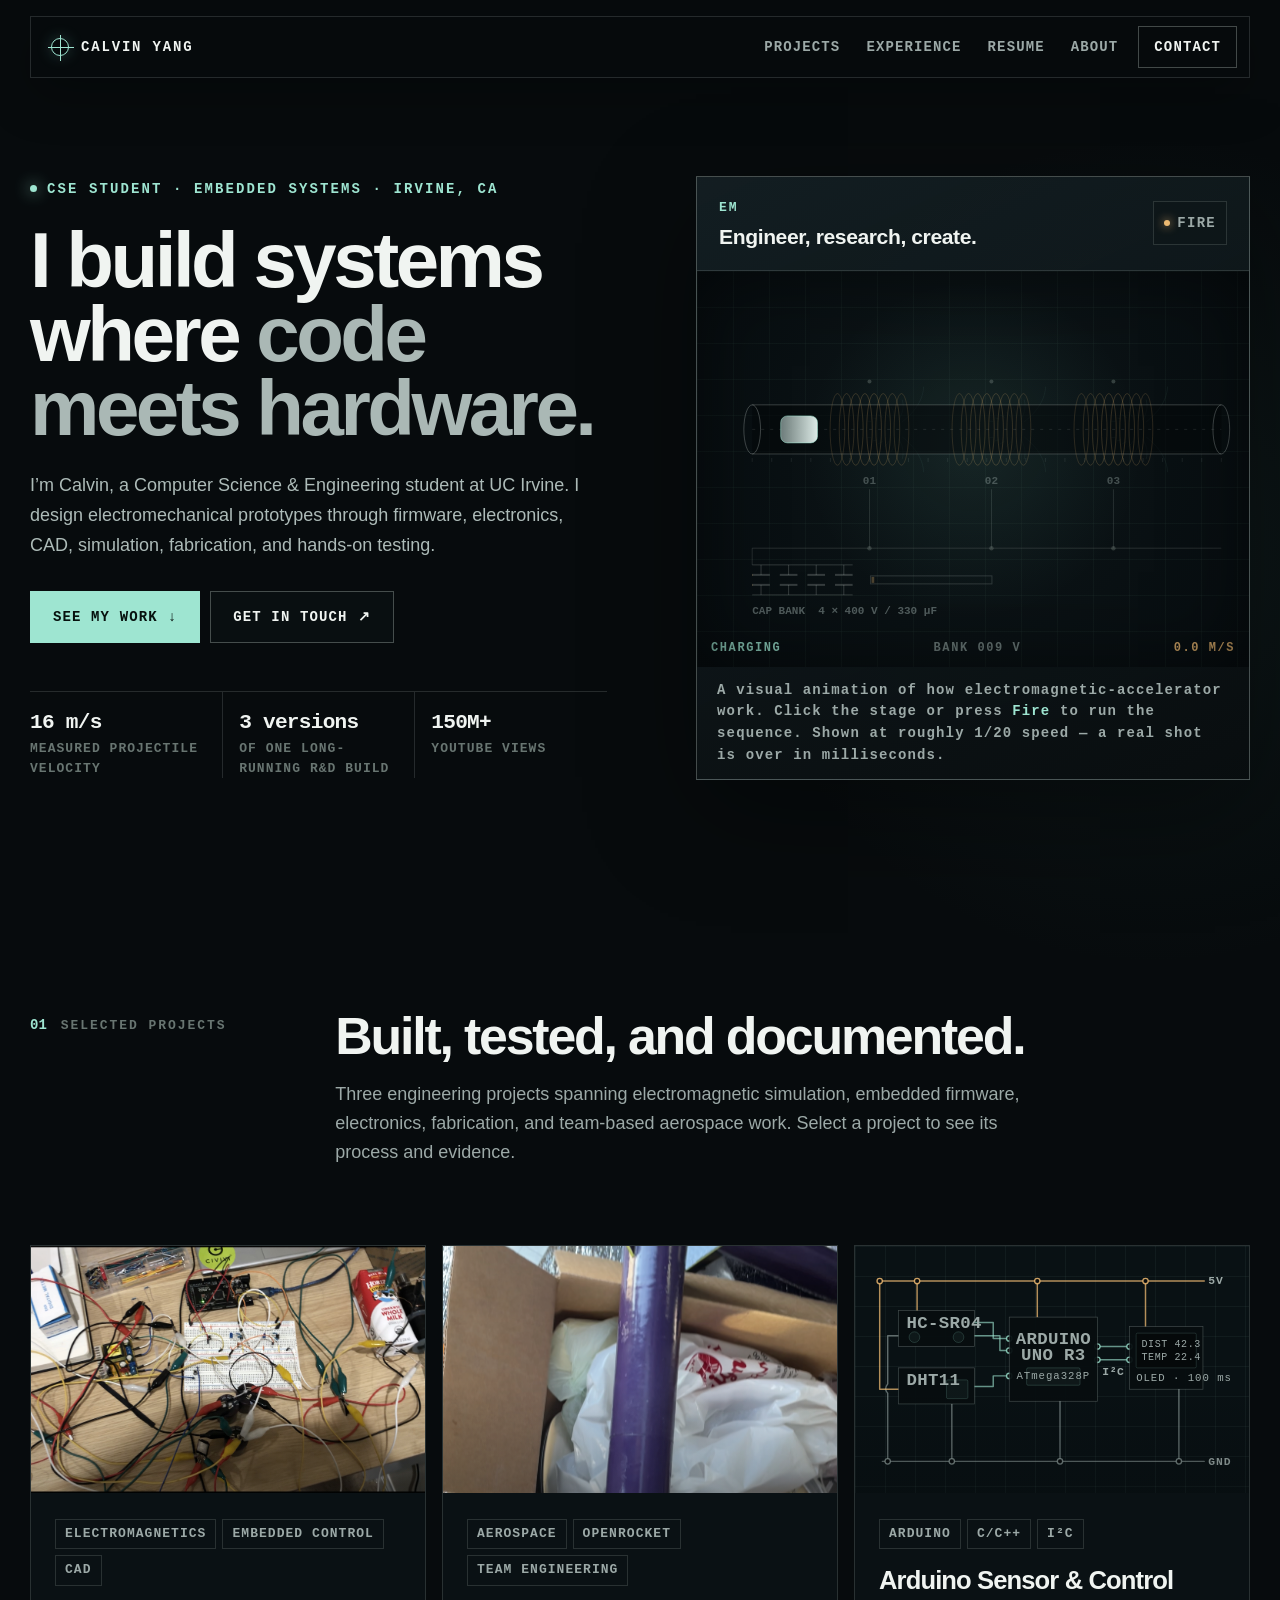
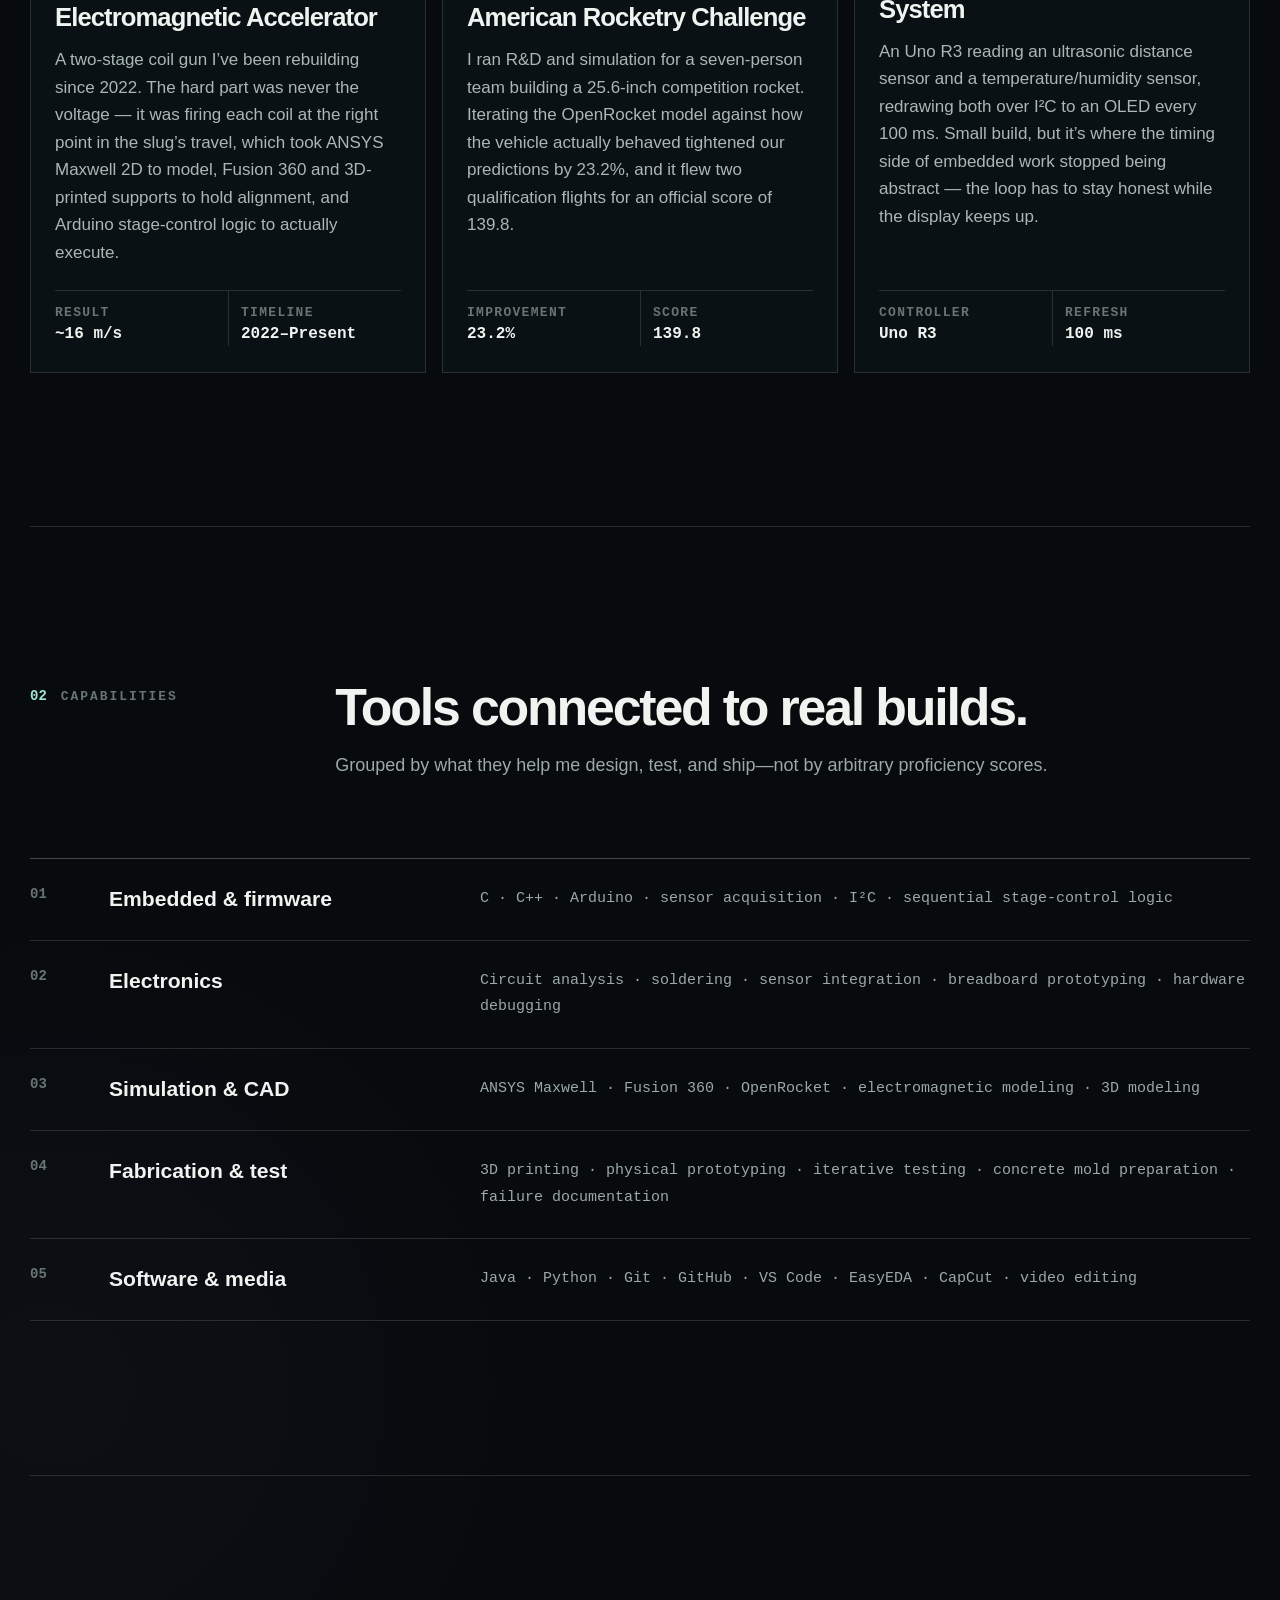
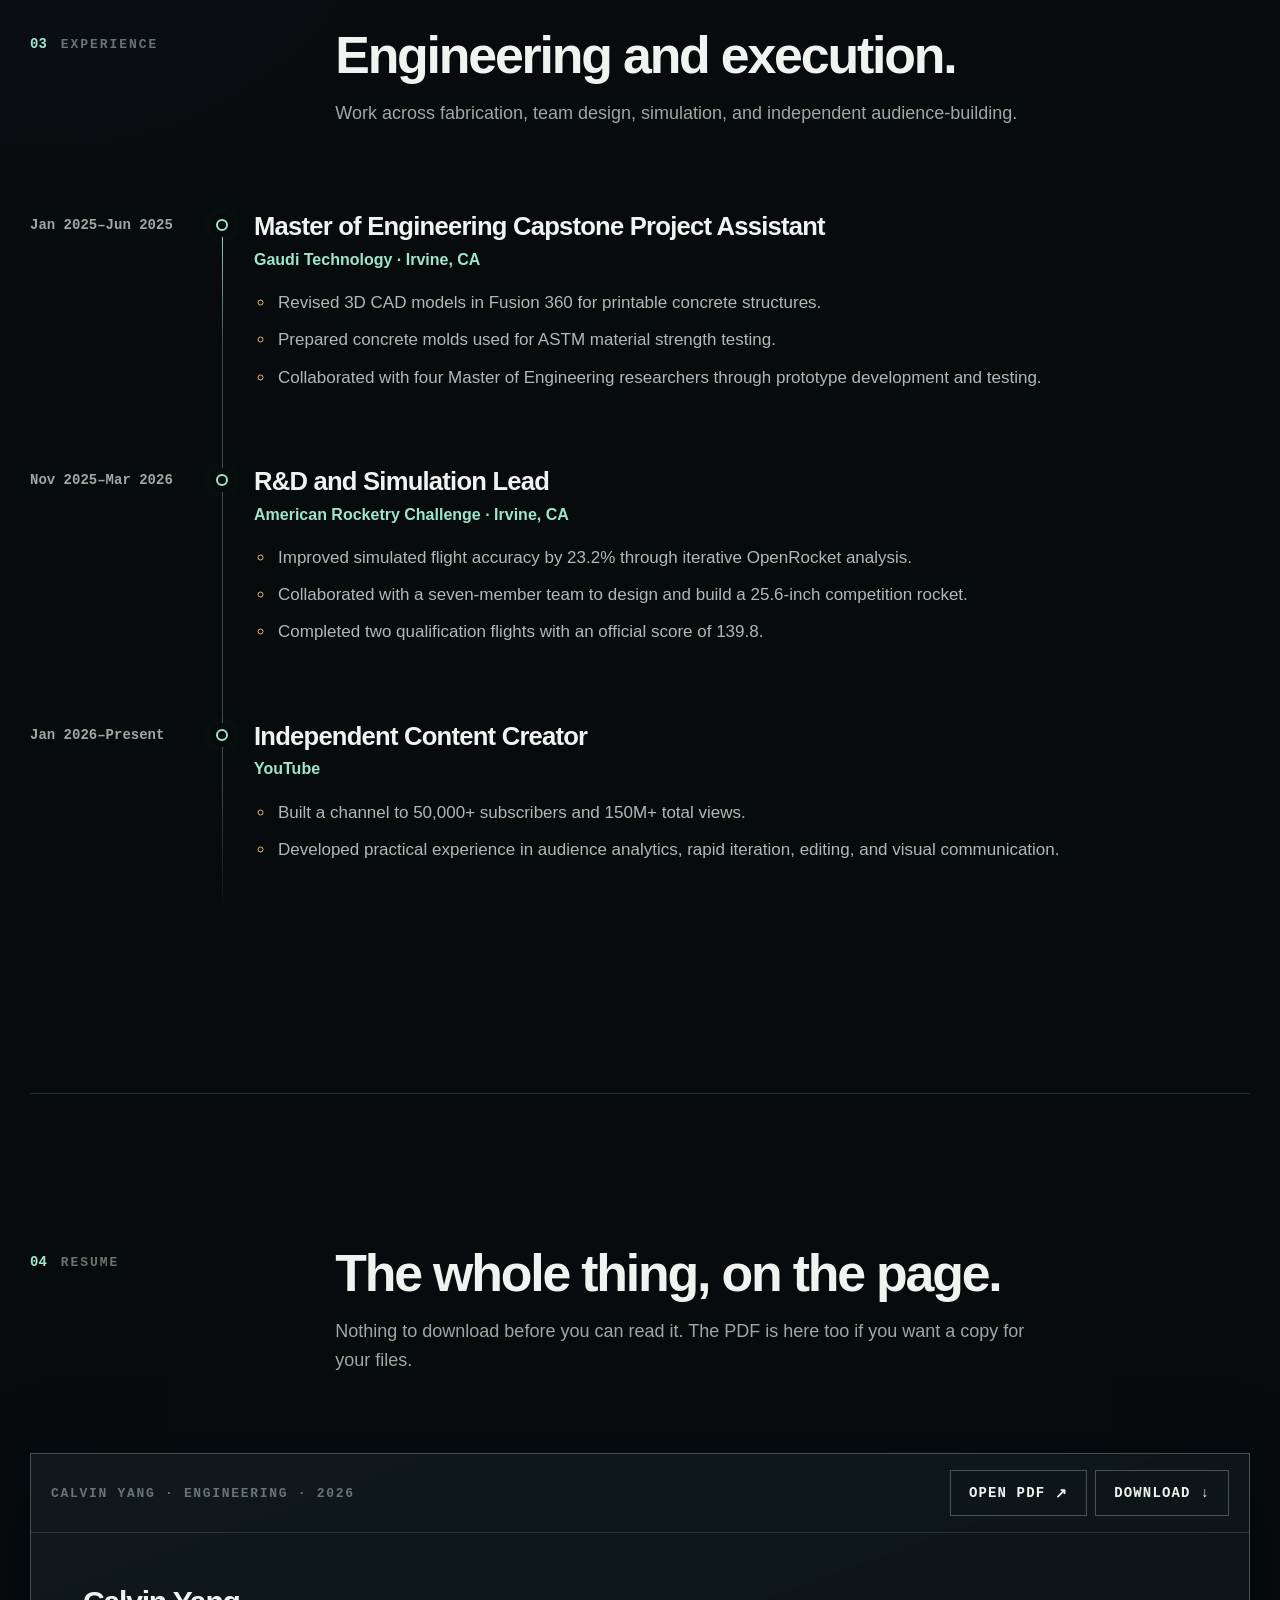
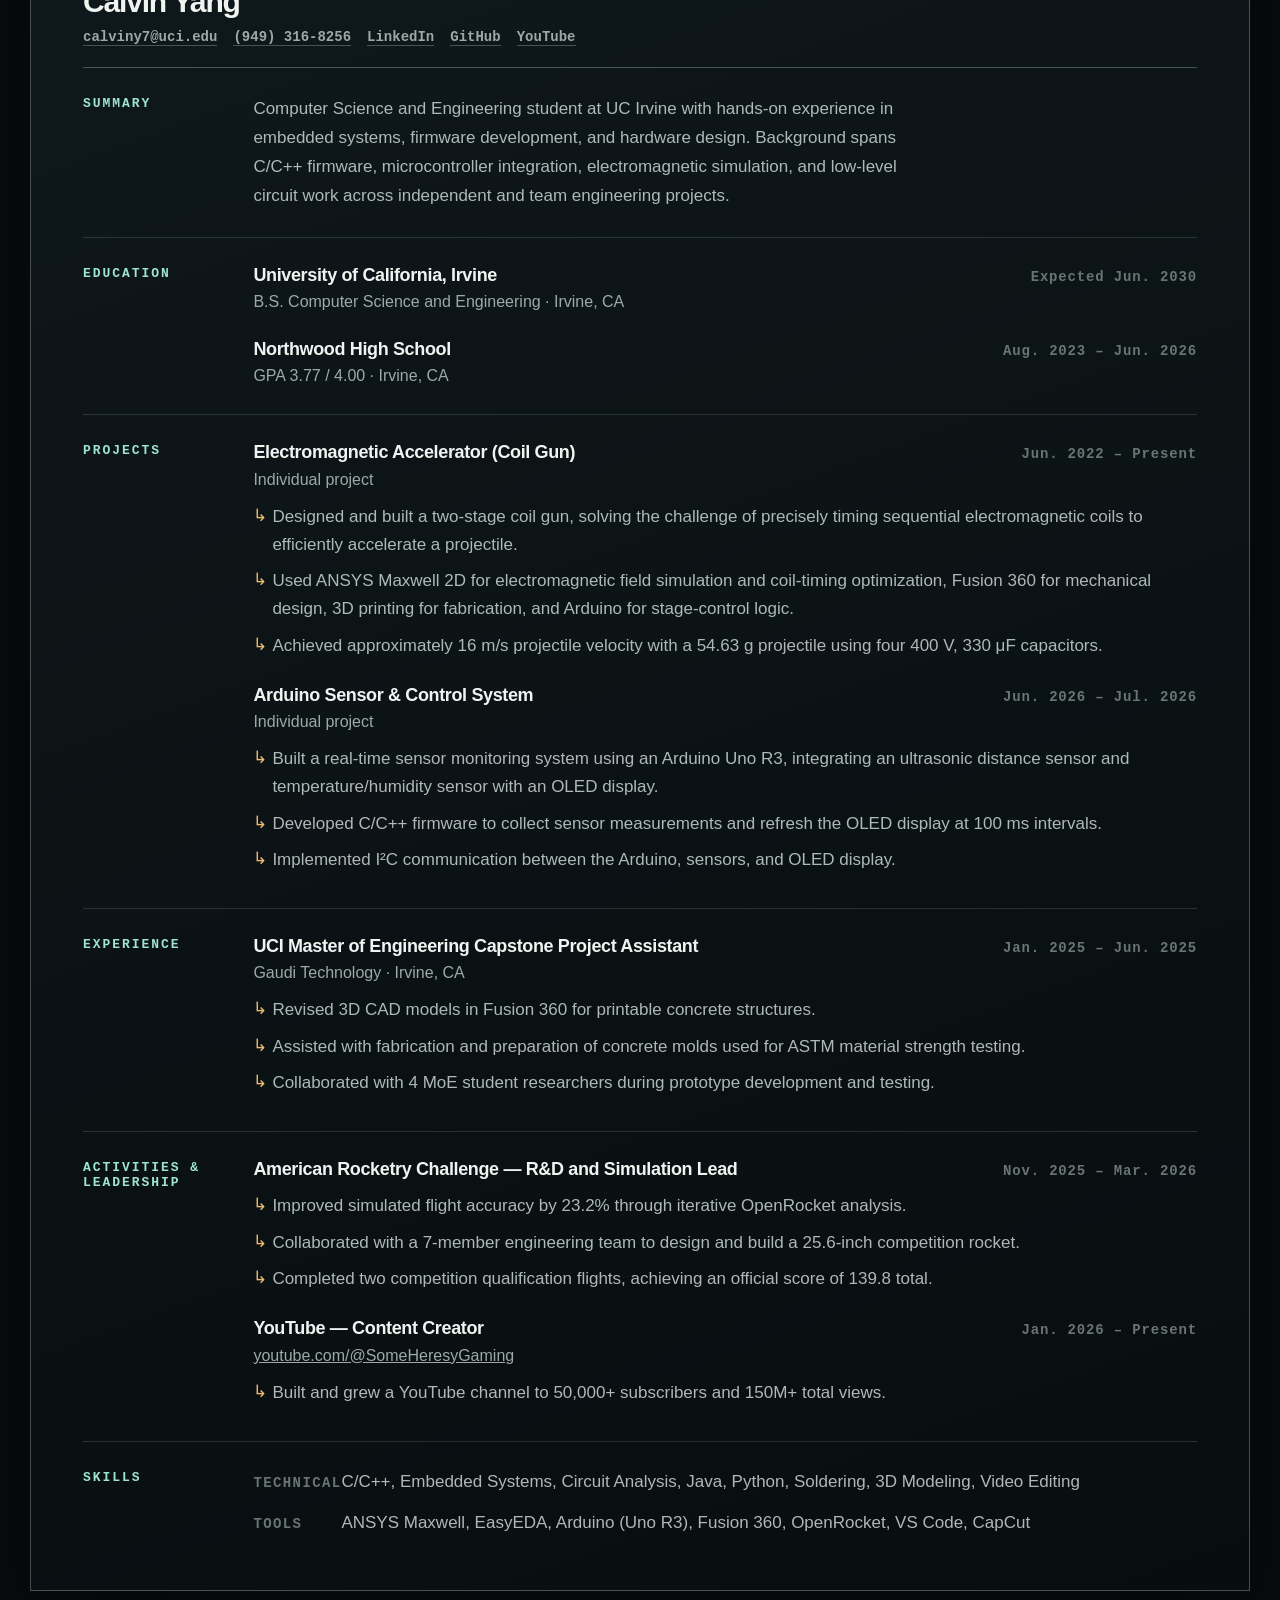
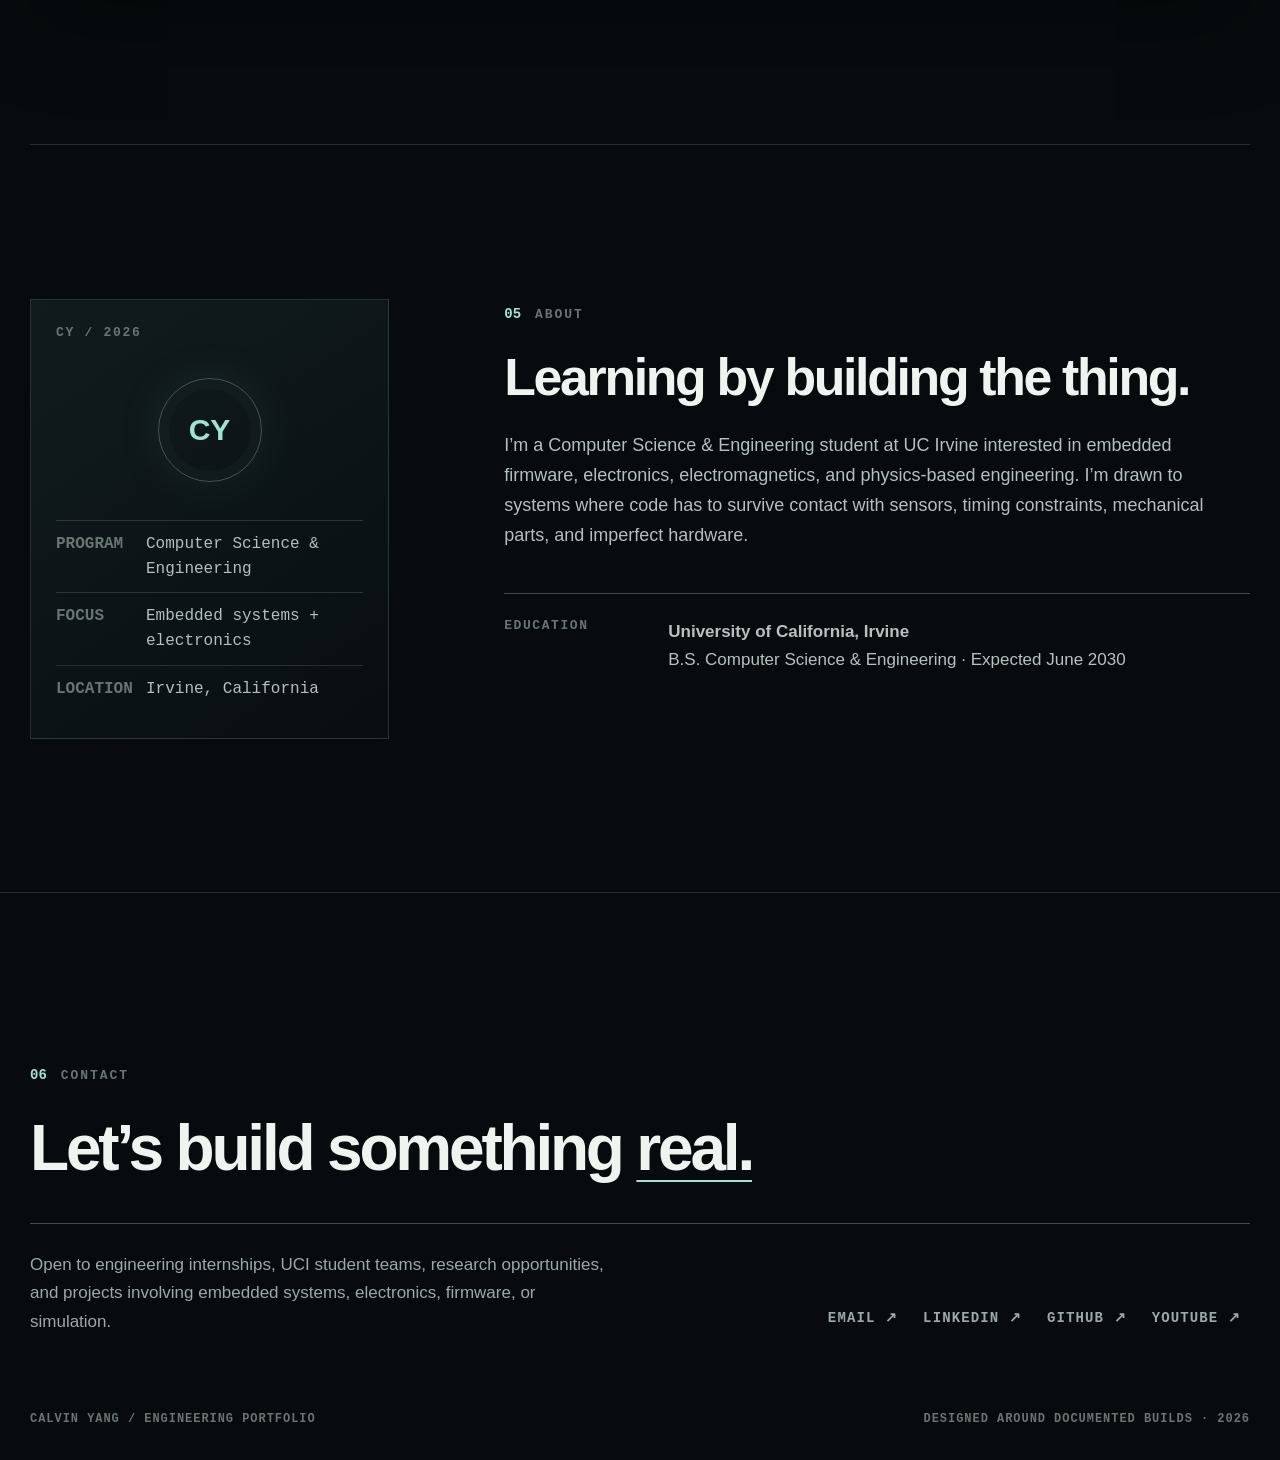
==== index.html @ bbc565b0 "beta v2.0.2 small update" ====
<!doctype html>
<html lang="en">
<head>
  <meta charset="utf-8">
  <meta name="viewport" content="width=device-width,initial-scale=1">
  <meta name="description" content="Calvin Yang is a Computer Science & Engineering student building embedded systems, electronics, firmware, CAD, simulation, and electromechanical prototypes.">
  <meta name="theme-color" content="#070b0d">
  <meta property="og:type" content="website">
  <meta property="og:title" content="Calvin Yang | Embedded Systems & Engineering Portfolio">
  <meta property="og:description" content="Embedded systems, electronics, firmware, CAD, simulation, and hands-on engineering projects.">
  <meta property="og:url" content="https://someheresy.github.io/">
  <meta property="og:image" content="https://someheresy.github.io/assets/portfolio-social-preview.png">
  <meta name="twitter:card" content="summary_large_image">
  <link rel="canonical" href="https://someheresy.github.io/">
  <link rel="stylesheet" href="portfolio.css?v=6">
  <title>Calvin Yang | Embedded Systems & Engineering Portfolio</title>

  <style>
  /* ==========================================================================
     Home-page-only styles. The calibrated type scale lives in portfolio.css so
     the case-study pages share it; what follows is just the two things unique
     to this page — the coilgun hero stage and the inline resume.
     ========================================================================== */

  /* --- COILGUN HERO STAGE ------------------------------------------------- */
  .field-topline h2{font-size:var(--fs-lg);line-height:1.2;letter-spacing:-.02em}
  .micro-label{font-size:var(--fs-2xs);margin-bottom:6px}
  .field-help{font-size:var(--fs-xs);line-height:1.55;padding:13px 20px}
  .field-help b{color:var(--mint);font-weight:600}
  .field-readout{font-size:var(--fs-micro);gap:10px}
  .field-readout span{white-space:nowrap;overflow:hidden;text-overflow:ellipsis}
  .field-readout [data-coil-phase]{color:rgba(158,229,209,.82)}
  .field-readout [data-coil-vel]{color:rgba(237,186,114,.82)}

  #coil-stage{display:block;width:100%;height:100%;cursor:crosshair;touch-action:manipulation}

  button.field-mode{
    display:inline-flex;align-items:center;gap:7px;min-height:44px;
    font-size:var(--fs-xs);cursor:pointer;background:rgba(12,20,23,.5);
    transition:border-color .2s,color .2s,background .2s
  }
  button.field-mode:hover{border-color:var(--mint);color:var(--mint);background:rgba(158,229,209,.06)}
  button.field-mode i{
    width:6px;height:6px;border-radius:50%;background:var(--amber);
    box-shadow:0 0 10px var(--amber);font-style:normal
  }

  /* --- INLINE RESUME ------------------------------------------------------ */
  .resume-section{border-top:1px solid var(--line)}
  .resume-shell{
    border:1px solid var(--line-strong);
    background:linear-gradient(160deg,rgba(20,32,36,.62),rgba(8,13,15,.94));
    box-shadow:0 28px 90px rgba(0,0,0,.3)
  }
  .resume-bar{
    display:flex;flex-wrap:wrap;align-items:center;justify-content:space-between;gap:14px;
    padding:16px 20px;border-bottom:1px solid var(--line)
  }
  .resume-bar-note{margin:0;color:var(--muted-2);font:600 var(--fs-2xs) var(--mono);letter-spacing:.13em;text-transform:uppercase}
  .resume-bar-actions{display:flex;flex-wrap:wrap;gap:8px}
  .resume-bar-actions .button{min-height:46px;padding:0 18px}

  .resume-doc{padding:clamp(26px,4.2vw,52px)}
  .resume-doc-head{padding-bottom:22px;border-bottom:1px solid var(--line-strong)}
  .resume-doc-head h3{margin:0 0 10px;font:640 var(--fs-2xl)/1.1 var(--display);letter-spacing:-.04em}
  .resume-contact{display:flex;flex-wrap:wrap;gap:6px 16px;margin:0;padding:0;list-style:none}
  .resume-contact li{color:var(--muted);font:550 var(--fs-xs) var(--mono)}
  .resume-contact a{color:var(--muted);text-decoration:none;border-bottom:1px solid var(--line-strong)}
  .resume-contact a:hover{color:var(--mint);border-color:var(--mint)}

  .resume-block{display:grid;grid-template-columns:132px minmax(0,1fr);gap:clamp(18px,3vw,40px);padding:26px 0;border-bottom:1px solid var(--line)}
  .resume-block:last-of-type{border-bottom:0;padding-bottom:0}
  .resume-block>h4{margin:2px 0 0;color:var(--mint);font:700 var(--fs-2xs) var(--mono);letter-spacing:.15em;text-transform:uppercase}
  .resume-summary{margin:0;color:#aeb9b7;font-size:var(--fs-body);line-height:1.72;max-width:70ch}

  .resume-entry+.resume-entry{margin-top:24px}
  .resume-entry-head{display:flex;flex-wrap:wrap;align-items:baseline;justify-content:space-between;gap:6px 18px}
  .resume-entry-head h5{margin:0;font:620 var(--fs-md)/1.3 var(--display);letter-spacing:-.02em}
  .resume-when{color:var(--muted-2);font:600 var(--fs-xs) var(--mono);letter-spacing:.06em;white-space:nowrap}
  .resume-where{margin:3px 0 0;color:var(--muted);font-size:var(--fs-sm2);line-height:1.5}
  .resume-entry ul{margin:11px 0 0;padding:0;list-style:none}
  .resume-entry li{position:relative;margin:0 0 8px;padding-left:19px;color:#aeb9b7;font-size:var(--fs-body);line-height:1.66}
  .resume-entry li:before{content:"\21B3";position:absolute;left:0;color:var(--amber);font-family:var(--mono)}
  .resume-skills{margin:0;display:grid;gap:12px}
  .resume-skills div{display:grid;grid-template-columns:74px minmax(0,1fr);gap:14px;align-items:baseline}
  .resume-skills dt{color:var(--muted-2);font:650 var(--fs-xs) var(--mono);letter-spacing:.1em;text-transform:uppercase}
  .resume-skills dd{margin:0;color:#aeb9b7;font-size:var(--fs-body);line-height:1.7}

  @media(max-width:820px){
    .resume-block{grid-template-columns:1fr;gap:12px;padding:22px 0}
    .resume-skills div{grid-template-columns:1fr;gap:2px}
    .resume-entry-head{flex-direction:column;align-items:flex-start}
  }
  @media(max-width:720px){
    .field-help{padding:12px 16px}
    .resume-bar{padding:14px 16px}
  }
  </style>
</head>
<body id="top">
  <a class="skip-link" href="#projects">Skip to projects</a>
  <div class="scroll-progress" aria-hidden="true"></div>

  <nav class="site-nav" aria-label="Primary navigation">
    <div class="nav-inner">
      <a class="brand" href="#top" aria-label="Calvin Yang, home"><span class="brand-mark" aria-hidden="true"></span><span>Calvin Yang</span></a>
      <button class="menu-button" type="button" aria-expanded="false" aria-controls="nav-links">Menu</button>
      <div class="nav-links" id="nav-links">
        <a href="#projects">Projects</a><a href="#experience">Experience</a><a href="#resume">Resume</a><a href="#about">About</a>
        <a class="nav-contact" href="#contact">Contact</a>
      </div>
    </div>
  </nav>

  <header class="home-hero">
    <div class="hero-copy reveal">
      <p class="eyebrow"><span></span> CSE student · embedded systems · Irvine, CA</p>
      <h1>I build systems where <em>code meets hardware.</em></h1>
      <p class="hero-intro">I’m Calvin, a Computer Science &amp; Engineering student at UC Irvine. I design electromechanical prototypes through firmware, electronics, CAD, simulation, fabrication, and hands-on testing.</p>
      <div class="hero-actions"><a class="button button-primary button-down" href="#projects">See my work <span aria-hidden="true">↓</span></a><a class="button" href="mailto:calviny7@uci.edu">Get in touch <span aria-hidden="true">↗</span></a></div>
      <ul class="hero-facts" aria-label="Portfolio highlights">
        <li><strong>16 m/s</strong><span>measured projectile velocity</span></li>
        <li><strong>3 versions</strong><span>of one long-running R&amp;D build</span></li>
        <li><strong>150M+</strong><span>YouTube views</span></li>
      </ul>
    </div>
    <div class="field-shell reveal" aria-labelledby="field-title">
      <div class="field-topline">
        <div><span class="micro-label">EM</span><h2 id="field-title">Engineer, research, create.</h2></div>
        <button class="field-mode" type="button" data-coil-fire><i aria-hidden="true"></i>Fire</button>
      </div>
      <div class="field-stage" data-coil-stage>
        <canvas id="coil-stage" role="img" aria-label="Animated side view of a three-stage coilgun. A capacitor bank charges, then each coil energizes in sequence — magnetic field lines bloom outward and collapse as the current decays — while a ferrous projectile accelerates down the barrel and exits at roughly sixteen metres per second."></canvas>
        <div class="field-readout" aria-hidden="true">
          <span data-coil-phase>CHARGING</span>
          <span data-coil-bank>BANK 000 V</span>
          <span data-coil-vel>0.0 M/S</span>
        </div>
      </div>
      <p class="field-help">A visual animation of how electromagnetic-accelerator work. Click the stage or press <b>Fire</b> to run the sequence. Shown at roughly 1/20 speed — a real shot is over in milliseconds.</p>
    </div>
  </header>

  <main>
    <section class="section projects-section" id="projects" aria-labelledby="projects-title">
      <div class="section-heading reveal">
        <div><span class="section-number">01</span><span class="section-label">Selected projects</span></div>
        <div><h2 id="projects-title">Built, tested, and documented.</h2><p>Three engineering projects spanning electromagnetic simulation, embedded firmware, electronics, fabrication, and team-based aerospace work. Select a project to see its process and evidence.</p></div>
      </div>
      <div class="project-grid">
        <a class="project-card reveal" href="projects/electromagnetic-accelerator.html" aria-label="View Electromagnetic Accelerator case study">
          <div class="card-media"><img src="assets/coilgun/version3/v3 main setup.PNG" alt="Electromagnetic accelerator electronics and Arduino test bench" loading="lazy"><span class="view-project">View project <span aria-hidden="true">↗</span></span></div>
          <div class="card-body">
            <div class="tag-row"><span>Electromagnetics</span><span>Embedded control</span><span>CAD</span></div>
            <h3>Electromagnetic Accelerator</h3>
            <p>A two-stage coil gun I’ve been rebuilding since 2022. The hard part was never the voltage — it was firing each coil at the right point in the slug’s travel, which took ANSYS Maxwell 2D to model, Fusion 360 and 3D-printed supports to hold alignment, and Arduino stage-control logic to actually execute.</p>
            <dl class="card-results"><div><dt>Result</dt><dd>~16 m/s</dd></div><div><dt>Timeline</dt><dd>2022–Present</dd></div></dl>
          </div>
        </a>
        <a class="project-card reveal" href="projects/american-rocketry-challenge.html" aria-label="View American Rocketry Challenge case study">
          <div class="card-media card-media-rocket"><img src="assets/ARC Project/rocket body.png" alt="Purple American Rocketry Challenge competition rocket" loading="lazy"><span class="view-project">View project <span aria-hidden="true">↗</span></span></div>
          <div class="card-body">
            <div class="tag-row"><span>Aerospace</span><span>OpenRocket</span><span>Team engineering</span></div>
            <h3>American Rocketry Challenge</h3>
            <p>I ran R&amp;D and simulation for a seven-person team building a 25.6-inch competition rocket. Iterating the OpenRocket model against how the vehicle actually behaved tightened our predictions by 23.2%, and it flew two qualification flights for an official score of 139.8.</p>
            <dl class="card-results"><div><dt>Improvement</dt><dd>23.2%</dd></div><div><dt>Score</dt><dd>139.8</dd></div></dl>
          </div>
        </a>
        <a class="project-card reveal" href="projects/arduino-sensor-control.html" aria-label="View Arduino Sensor and Control System case study">
          <div class="card-media card-circuit-media">
            <svg class="circuit circuit-mini" viewBox="0 0 560 350" role="img" aria-label="Wiring diagram: an HC-SR04 ultrasonic sensor and a DHT11 temperature and humidity sensor feed an Arduino Uno R3, which drives an SSD1306 OLED display over I squared C, all across a shared 5 volt and ground rail." preserveAspectRatio="xMidYMid meet">
              <path class="wire n-5v"  d="M26,42 H508"/>
              <path class="wire n-gnd" d="M26,312 H508"/>
              <text class="rail-label" x="514" y="47"  fill="#edba72">5V</text>
              <text class="rail-label" x="514" y="317" fill="#9aa9a7">GND</text>

              <path class="wire n-5v"  d="M78,86 V42"/>
              <path class="wire n-gnd" d="M50,124 H34 V196 q-6,8 0,14 V312"/>
              <path class="wire n-sig" d="M164,104 H192 V128 H216"/>
              <path class="wire n-sig" d="M164,124 H202 V146 H216"/>
              <path class="wire n-5v"  d="M50,204 H22 V42"/>
              <path class="wire n-sig" d="M164,200 H192 V184 H216"/>
              <path class="wire n-gnd" d="M130,226 V312"/>
              <path class="wire n-5v"  d="M258,96 V42"/>
              <path class="wire n-gnd" d="M292,222 V312"/>
              <path class="wire n-5v"  d="M420,110 V42"/>
              <path class="wire n-gnd" d="M470,204 V312"/>
              <path class="wire n-sig" d="M348,140 H396"/>
              <path class="wire n-sig" d="M348,160 H396"/>
              <text class="port-label" x="372" y="182" text-anchor="middle">I²C</text>

              <circle class="node node-5v"  cx="78"  cy="42"  r="4"/>
              <circle class="node node-5v"  cx="22"  cy="42"  r="4"/>
              <circle class="node node-5v"  cx="258" cy="42"  r="4"/>
              <circle class="node node-5v"  cx="420" cy="42"  r="4"/>
              <circle class="node node-gnd" cx="34"  cy="312" r="4"/>
              <circle class="node node-gnd" cx="130" cy="312" r="4"/>
              <circle class="node node-gnd" cx="292" cy="312" r="4"/>
              <circle class="node node-gnd" cx="470" cy="312" r="4"/>
              <circle class="node node-sig" cx="216" cy="128" r="4"/>
              <circle class="node node-sig" cx="216" cy="146" r="4"/>
              <circle class="node node-sig" cx="216" cy="184" r="4"/>
              <circle class="node node-sig" cx="348" cy="140" r="4"/>
              <circle class="node node-sig" cx="348" cy="160" r="4"/>
              <circle class="node node-sig" cx="396" cy="140" r="4"/>
              <circle class="node node-sig" cx="396" cy="160" r="4"/>

              <g>
                <rect class="part-box" x="50" y="86" width="114" height="54"/>
                <circle class="chip" cx="74" cy="126" r="8"/><circle class="chip" cx="140" cy="126" r="8"/>
                <text class="part-name" x="62" y="112">HC-SR04</text>
              </g>
              <g>
                <rect class="part-box" x="50" y="172" width="114" height="54"/>
                <rect class="chip" x="122" y="190" width="32" height="28" rx="2"/>
                <text class="part-name" x="62" y="198">DHT11</text>
              </g>
              <g>
                <rect class="part-box" x="216" y="96" width="132" height="126"/>
                <text class="part-name" x="282" y="136" text-anchor="middle">ARDUINO</text>
                <text class="part-name" x="282" y="160" text-anchor="middle">UNO R3</text>
                <rect class="chip" x="242" y="172" width="80" height="26" rx="2"/>
                <text class="part-sub" x="282" y="189" text-anchor="middle">ATmega328P</text>
              </g>
              <g>
                <rect class="part-box" x="396" y="110" width="110" height="94"/>
                <rect class="screen" x="406" y="120" width="90" height="52" rx="2"/>
                <text class="screen-line" x="414" y="140">DIST 42.3</text>
                <text class="screen-line" x="414" y="160">TEMP 22.4</text>
                <text class="part-sub" x="406" y="192">OLED · 100 ms</text>
              </g>
            </svg>
            <span class="view-project">View project <span aria-hidden="true">↗</span></span>
          </div>
          <div class="card-body">
            <div class="tag-row"><span>Arduino</span><span>C/C++</span><span>I²C</span></div>
            <h3>Arduino Sensor &amp; Control System</h3>
            <p>An Uno R3 reading an ultrasonic distance sensor and a temperature/humidity sensor, redrawing both over I²C to an OLED every 100 ms. Small build, but it’s where the timing side of embedded work stopped being abstract — the loop has to stay honest while the display keeps up.</p>
            <dl class="card-results"><div><dt>Controller</dt><dd>Uno R3</dd></div><div><dt>Refresh</dt><dd>100 ms</dd></div></dl>
          </div>
        </a>
      </div>
    </section>

    <section class="section capability-section" id="capabilities" aria-labelledby="capabilities-title">
      <div class="section-heading reveal"><div><span class="section-number">02</span><span class="section-label">Capabilities</span></div><div><h2 id="capabilities-title">Tools connected to real builds.</h2><p>Grouped by what they help me design, test, and ship—not by arbitrary proficiency scores.</p></div></div>
      <div class="capability-list reveal">
        <div class="capability-row"><span>01</span><h3>Embedded &amp; firmware</h3><p>C · C++ · Arduino · sensor acquisition · I²C · sequential stage-control logic</p></div>
        <div class="capability-row"><span>02</span><h3>Electronics</h3><p>Circuit analysis · soldering · sensor integration · breadboard prototyping · hardware debugging</p></div>
        <div class="capability-row"><span>03</span><h3>Simulation &amp; CAD</h3><p>ANSYS Maxwell · Fusion 360 · OpenRocket · electromagnetic modeling · 3D modeling</p></div>
        <div class="capability-row"><span>04</span><h3>Fabrication &amp; test</h3><p>3D printing · physical prototyping · iterative testing · concrete mold preparation · failure documentation</p></div>
        <div class="capability-row"><span>05</span><h3>Software &amp; media</h3><p>Java · Python · Git · GitHub · VS Code · EasyEDA · CapCut · video editing</p></div>
      </div>
    </section>

    <section class="section experience-section" id="experience" aria-labelledby="experience-title">
      <div class="section-heading reveal"><div><span class="section-number">03</span><span class="section-label">Experience</span></div><div><h2 id="experience-title">Engineering and execution.</h2><p>Work across fabrication, team design, simulation, and independent audience-building.</p></div></div>
      <ol class="experience-timeline reveal">
        <li>
          <time datetime="2025-01">Jan 2025–Jun 2025</time><span class="timeline-marker" aria-hidden="true"></span>
          <article><h3>Master of Engineering Capstone Project Assistant</h3><p class="experience-org">Gaudi Technology · Irvine, CA</p><ul><li>Revised 3D CAD models in Fusion 360 for printable concrete structures.</li><li>Prepared concrete molds used for ASTM material strength testing.</li><li>Collaborated with four Master of Engineering researchers through prototype development and testing.</li></ul></article>
        </li>
        <li>
          <time datetime="2025-11">Nov 2025–Mar 2026</time><span class="timeline-marker" aria-hidden="true"></span>
          <article><h3>R&amp;D and Simulation Lead</h3><p class="experience-org">American Rocketry Challenge · Irvine, CA</p><ul><li>Improved simulated flight accuracy by 23.2% through iterative OpenRocket analysis.</li><li>Collaborated with a seven-member team to design and build a 25.6-inch competition rocket.</li><li>Completed two qualification flights with an official score of 139.8.</li></ul></article>
        </li>
        <li>
          <time datetime="2026-01">Jan 2026–Present</time><span class="timeline-marker" aria-hidden="true"></span>
          <article><h3>Independent Content Creator</h3><p class="experience-org">YouTube</p><ul><li>Built a channel to 50,000+ subscribers and 150M+ total views.</li><li>Developed practical experience in audience analytics, rapid iteration, editing, and visual communication.</li></ul></article>
        </li>
      </ol>
    </section>

    <section class="section resume-section" id="resume" aria-labelledby="resume-title">
      <div class="section-heading reveal"><div><span class="section-number">04</span><span class="section-label">Resume</span></div><div><h2 id="resume-title">The whole thing, on the page.</h2><p>Nothing to download before you can read it. The PDF is here too if you want a copy for your files.</p></div></div>

      <div class="resume-shell reveal">
        <div class="resume-bar">
          <p class="resume-bar-note">Calvin Yang · Engineering · 2026</p>
          <div class="resume-bar-actions">
            <a class="button" href="resume/CalvinYangResume2026EngineeringV1.pdf" target="_blank" rel="noopener">Open PDF <span aria-hidden="true">↗</span></a>
            <a class="button" href="resume/CalvinYangResume2026EngineeringV1.pdf" download>Download <span aria-hidden="true">↓</span></a>
          </div>
        </div>

        <article class="resume-doc">
          <div class="resume-doc-head">
            <h3>Calvin Yang</h3>
            <ul class="resume-contact">
              <li><a href="mailto:calviny7@uci.edu">calviny7@uci.edu</a></li>
              <li><a href="tel:+19493168256">(949) 316-8256</a></li>
              <li><a href="https://www.linkedin.com/in/calvinyang07/" target="_blank" rel="noopener noreferrer">LinkedIn</a></li>
              <li><a href="https://github.com/SomeHeresy" target="_blank" rel="noopener noreferrer">GitHub</a></li>
              <li><a href="https://www.youtube.com/@SomeHeresyGaming" target="_blank" rel="noopener noreferrer">YouTube</a></li>
            </ul>
          </div>

          <div class="resume-block">
            <h4>Summary</h4>
            <div>
              <p class="resume-summary">Computer Science and Engineering student at UC Irvine with hands-on experience in embedded systems, firmware development, and hardware design. Background spans C/C++ firmware, microcontroller integration, electromagnetic simulation, and low-level circuit work across independent and team engineering projects.</p>
            </div>
          </div>

          <div class="resume-block">
            <h4>Education</h4>
            <div>
              <div class="resume-entry">
                <div class="resume-entry-head"><h5>University of California, Irvine</h5><span class="resume-when">Expected Jun. 2030</span></div>
                <p class="resume-where">B.S. Computer Science and Engineering · Irvine, CA</p>
              </div>
              <div class="resume-entry">
                <div class="resume-entry-head"><h5>Northwood High School</h5><span class="resume-when">Aug. 2023 – Jun. 2026</span></div>
                <p class="resume-where">GPA 3.77 / 4.00 · Irvine, CA</p>
              </div>
            </div>
          </div>

          <div class="resume-block">
            <h4>Projects</h4>
            <div>
              <div class="resume-entry">
                <div class="resume-entry-head"><h5>Electromagnetic Accelerator (Coil Gun)</h5><span class="resume-when">Jun. 2022 – Present</span></div>
                <p class="resume-where">Individual project</p>
                <ul>
                  <li>Designed and built a two-stage coil gun, solving the challenge of precisely timing sequential electromagnetic coils to efficiently accelerate a projectile.</li>
                  <li>Used ANSYS Maxwell 2D for electromagnetic field simulation and coil-timing optimization, Fusion 360 for mechanical design, 3D printing for fabrication, and Arduino for stage-control logic.</li>
                  <li>Achieved approximately 16 m/s projectile velocity with a 54.63 g projectile using four 400 V, 330 μF capacitors.</li>
                </ul>
              </div>
              <div class="resume-entry">
                <div class="resume-entry-head"><h5>Arduino Sensor &amp; Control System</h5><span class="resume-when">Jun. 2026 – Jul. 2026</span></div>
                <p class="resume-where">Individual project</p>
                <ul>
                  <li>Built a real-time sensor monitoring system using an Arduino Uno R3, integrating an ultrasonic distance sensor and temperature/humidity sensor with an OLED display.</li>
                  <li>Developed C/C++ firmware to collect sensor measurements and refresh the OLED display at 100 ms intervals.</li>
                  <li>Implemented I²C communication between the Arduino, sensors, and OLED display.</li>
                </ul>
              </div>
            </div>
          </div>

          <div class="resume-block">
            <h4>Experience</h4>
            <div>
              <div class="resume-entry">
                <div class="resume-entry-head"><h5>UCI Master of Engineering Capstone Project Assistant</h5><span class="resume-when">Jan. 2025 – Jun. 2025</span></div>
                <p class="resume-where">Gaudi Technology · Irvine, CA</p>
                <ul>
                  <li>Revised 3D CAD models in Fusion 360 for printable concrete structures.</li>
                  <li>Assisted with fabrication and preparation of concrete molds used for ASTM material strength testing.</li>
                  <li>Collaborated with 4 MoE student researchers during prototype development and testing.</li>
                </ul>
              </div>
            </div>
          </div>

          <div class="resume-block">
            <h4>Activities &amp; leadership</h4>
            <div>
              <div class="resume-entry">
                <div class="resume-entry-head"><h5>American Rocketry Challenge — R&amp;D and Simulation Lead</h5><span class="resume-when">Nov. 2025 – Mar. 2026</span></div>
                <ul>
                  <li>Improved simulated flight accuracy by 23.2% through iterative OpenRocket analysis.</li>
                  <li>Collaborated with a 7-member engineering team to design and build a 25.6-inch competition rocket.</li>
                  <li>Completed two competition qualification flights, achieving an official score of 139.8 total.</li>
                </ul>
              </div>
              <div class="resume-entry">
                <div class="resume-entry-head"><h5>YouTube — Content Creator</h5><span class="resume-when">Jan. 2026 – Present</span></div>
                <p class="resume-where"><a href="https://www.youtube.com/@SomeHeresyGaming" target="_blank" rel="noopener noreferrer">youtube.com/@SomeHeresyGaming</a></p>
                <ul>
                  <li>Built and grew a YouTube channel to 50,000+ subscribers and 150M+ total views.</li>
                </ul>
              </div>
            </div>
          </div>

          <div class="resume-block">
            <h4>Skills</h4>
            <div>
              <dl class="resume-skills">
                <div><dt>Technical</dt><dd>C/C++, Embedded Systems, Circuit Analysis, Java, Python, Soldering, 3D Modeling, Video Editing</dd></div>
                <div><dt>Tools</dt><dd>ANSYS Maxwell, EasyEDA, Arduino (Uno R3), Fusion 360, OpenRocket, VS Code, CapCut</dd></div>
              </dl>
            </div>
          </div>
        </article>
      </div>
    </section>

    <section class="section about-section" id="about" aria-labelledby="about-title">
      <div class="profile-card reveal" aria-hidden="true"><span class="profile-code">CY / 2026</span><span class="profile-initials">CY</span><div><b>Program</b><span>Computer Science &amp; Engineering</span></div><div><b>Focus</b><span>Embedded systems + electronics</span></div><div><b>Location</b><span>Irvine, California</span></div></div>
      <div class="about-copy reveal"><span class="section-number">05</span><span class="section-label">About</span><h2 id="about-title">Learning by building the thing.</h2><p>I’m a Computer Science &amp; Engineering student at UC Irvine interested in embedded firmware, electronics, electromagnetics, and physics-based engineering. I’m drawn to systems where code has to survive contact with sensors, timing constraints, mechanical parts, and imperfect hardware.</p><div class="education"><span>Education</span><p><strong>University of California, Irvine</strong><br>B.S. Computer Science &amp; Engineering · Expected June 2030</p></div></div>
    </section>
  </main>

  <footer class="contact" id="contact">
    <div class="contact-inner reveal"><span class="section-number">06</span><span class="section-label">Contact</span><h2>Let’s build something <a href="mailto:calviny7@uci.edu">real.</a></h2><div class="contact-bottom"><p>Open to engineering internships, UCI student teams, research opportunities, and projects involving embedded systems, electronics, firmware, or simulation.</p><div class="contact-links" aria-label="Contact links"><a href="mailto:calviny7@uci.edu">Email ↗</a><a href="https://www.linkedin.com/in/calvinyang07/" target="_blank" rel="noopener noreferrer">LinkedIn ↗</a><a href="https://github.com/SomeHeresy" target="_blank" rel="noopener noreferrer">GitHub ↗</a><a href="https://www.youtube.com/@SomeHeresyGaming" target="_blank" rel="noopener noreferrer">YouTube ↗</a></div></div><div class="footer-line"><span>Calvin Yang / Engineering Portfolio</span><span>Designed around documented builds · <span data-year>2026</span></span></div></div>
  </footer>

  <script src="portfolio.js?v=6"></script>

  <script>
  /* ==========================================================================
     Multistage coilgun — hero animation (home page only)

     The canvas id intentionally differs from the one portfolio.js looks for
     (#magnetic-field), so the shared script's old field animation exits
     cleanly at its `if (!canvas) return` guard after doing nav/reveal/scroll.

     Field lines are real streamlines. Each coil's external field is modelled
     as a finite solenoid — the standard two-monopole approximation — and the
     lines are integrated along B once at layout time, then replayed. Lines
     seeded close to the axis run straight through the bore, which is why the
     field reads as dense in the core and looping outside it. During a shot the
     drawn fraction of each line tracks that coil's current, so the field
     visibly builds and collapses instead of just brightening.
     ========================================================================== */
  (() => {
    'use strict';

    const stageEl = document.querySelector('[data-coil-stage]');
    const canvas  = document.getElementById('coil-stage');
    if (!stageEl || !canvas || !canvas.getContext) return;
    const ctx = canvas.getContext('2d', { alpha: true });
    if (!ctx) return;

    const elPhase = document.querySelector('[data-coil-phase]');
    const elBank  = document.querySelector('[data-coil-bank]');
    const elVel   = document.querySelector('[data-coil-vel]');
    const fireBtn = document.querySelector('[data-coil-fire]');

    const motionQuery = matchMedia('(prefers-reduced-motion: reduce)');
    const TAU = Math.PI * 2;
    const MINT   = [158, 229, 209];
    const AMBER  = [237, 186, 114];
    const PURPLE = [182, 169, 237];

    const rgba  = (c, a) => 'rgba(' + c[0] + ',' + c[1] + ',' + c[2] + ',' + a.toFixed(3) + ')';
    const clamp = (v, a, b) => (v < a ? a : v > b ? b : v);
    const lerp  = (a, b, t) => a + (b - a) * t;

    /* ---- quality tiers -------------------------------------------------- */
    let tier = 2;                                   /* 2 full · 1 reduced · 0 minimal */
    if ((navigator.hardwareConcurrency || 8) <= 4) tier = 1;
    if (innerWidth < 760) tier = Math.min(tier, 1);
    const lineCount = () => (tier === 2 ? 14 : tier === 1 ? 9 : 6);
    const maxSteps  = () => (tier === 2 ? 230 : tier === 1 ? 150 : 100);

    let W = 0, H = 0, dpr = 1, geo = null;

    /* ---- pointer -------------------------------------------------------- */
    const ptr = { x: 0, y: 0, inside: false, nx: 0, ny: 0, tx: 0, ty: 0, glow: 0 };
    let hoverCoil = -1;

    /* ---- simulation ----------------------------------------------------- */
    const CHARGE_MS = 2200, ARMED_MS = 420, COOL_MS = 1150;
    const RISE_MS = 55, DECAY_MS = 175;
    const GAINS = [6.2, 5.4, 4.6];                  /* m/s added per stage → 16.2 */
    const TIME_SCALE = 0.05;                        /* ≈ 1/20 speed, as labelled */
    const BARREL_M = 0.62;

    const S = { CHARGE: 0, ARMED: 1, FIRE: 2, COOL: 3 };
    const sim = { state: S.CHARGE, t: 0, bank: 0, sx: 0, v: 0, muzzle: 0, trail: [] };

    /* ---- geometry + precomputed field lines ------------------------------ */
    function buildGeo() {
      const barrelY = H * 0.40;
      const x0 = W * 0.10, x1 = W * 0.95;
      const bore = clamp(H * 0.062, 10, 26);
      const half = clamp(W * 0.058, 18, 54);
      const squash = 0.60;
      const busY  = H * 0.70;
      const bankY = H * 0.78;

      const coils = [0.25, 0.51, 0.77].map((p, i) => ({
        i, cx: x0 + (x1 - x0) * p, cy: barrelY, half, bore,
        cur: 0, fired: false, fireAt: -1, lines: []
      }));

      /* Field lines are only useful here if they close back on the coil inside
         the panel. Anything that escapes the envelope reads as a stray curve
         rather than a field line, so it is discarded at build time. */
      const envY = H * 0.36, envX0 = x0 - W * 0.07, envX1 = x1 + W * 0.07;

      const n = lineCount(), steps = maxSteps();
      const step = clamp(Math.min(W, H) * 0.0075, 2.4, 5);

      for (const c of coils) {
        const pn = { x: c.cx + c.half * 0.70, y: c.cy, q:  1 };
        const ps = { x: c.cx - c.half * 0.70, y: c.cy, q: -1 };

        for (let s = 0; s < n; s++) {
          const t = (s + 0.5) / n;
          /* t→0 seeds nearly along the axis (the widest loops);
             t→1 seeds back into the bore (tight, bright core lines). */
          const ang = lerp(0.46, Math.PI - 0.14, t);
          const r0 = c.bore * (0.60 + t * 0.5);

          for (let m = 0; m < 2; m++) {
            const sign = m ? -1 : 1;
            let x = pn.x + Math.cos(ang) * r0;
            let y = pn.y + Math.sin(ang) * r0 * sign;
            const pts = [];
            let closed = false, escaped = false;

            for (let k = 0; k < steps; k++) {
              pts.push(x, y);
              let bx = 0, by = 0;
              for (let q = 0; q < 2; q++) {
                const p = q ? ps : pn;
                const dx = x - p.x, dy = y - p.y;
                let r2 = dx * dx + dy * dy;
                if (r2 < 6) r2 = 6;
                const inv = p.q / (r2 * Math.sqrt(r2));
                bx += inv * dx; by += inv * dy;
              }
              const mag = Math.sqrt(bx * bx + by * by);
              if (!isFinite(mag) || mag < 1e-12) break;
              x += (bx / mag) * step;
              y += (by / mag) * step;

              if (Math.hypot(x - ps.x, y - ps.y) < c.bore * 0.62) {
                pts.push(x, y); closed = true; break;
              }
              if (x < envX0 || x > envX1 ||
                  Math.abs(y - barrelY) * squash > envY) { escaped = true; break; }
            }

            if (closed && !escaped && pts.length >= 10) {
              c.lines.push({
                p: new Float32Array(pts),
                n: pts.length >> 1,
                w: 0.35 + t * 0.65            /* core lines read brighter */
              });
            }
          }
        }
      }

      geo = {
        barrelY, x0, x1, bore, half, coils, squash, busY, bankY,
        pxPerM: (x1 - x0) / BARREL_M
      };
      resetCycle();
    }

    function resetCycle() {
      sim.state = S.CHARGE; sim.t = 0; sim.bank = 0; sim.v = 0;
      sim.muzzle = 0; sim.trail.length = 0;
      sim.sx = geo ? geo.x0 + (geo.x1 - geo.x0) * 0.10 : 0;
      if (geo) for (const c of geo.coils) { c.cur = 0; c.fired = false; c.fireAt = -1; }
    }

    /* ---- layout --------------------------------------------------------- */
    function resize() {
      const r = stageEl.getBoundingClientRect();
      W = Math.max(1, r.width);
      H = Math.max(1, r.height);
      dpr = Math.min(devicePixelRatio || 1, tier === 2 ? 1.6 : 1.25);
      canvas.width  = Math.round(W * dpr);
      canvas.height = Math.round(H * dpr);
      canvas.style.width  = W + 'px';
      canvas.style.height = H + 'px';
      ctx.setTransform(dpr, 0, 0, dpr, 0, 0);
      buildGeo();
      draw(performance.now());
    }

    /* ---- drawing helpers ------------------------------------------------- */
    function offset(depth) {
      return { x: ptr.nx * depth, y: ptr.ny * depth * 0.55 };
    }

    function drawBarrel(off) {
      const { x0, x1, barrelY: y, bore } = geo;
      ctx.save();
      ctx.translate(off.x, off.y);

      /* rail shadow */
      ctx.fillStyle = 'rgba(4,9,10,.55)';
      ctx.fillRect(x0, y - bore, x1 - x0, bore * 2);

      /* barrel walls */
      ctx.strokeStyle = 'rgba(222,236,231,.22)';
      ctx.lineWidth = 1;
      ctx.beginPath();
      ctx.moveTo(x0, y - bore); ctx.lineTo(x1, y - bore);
      ctx.moveTo(x0, y + bore); ctx.lineTo(x1, y + bore);
      ctx.stroke();

      /* bore centreline */
      ctx.setLineDash([3, 6]);
      ctx.strokeStyle = 'rgba(222,236,231,.10)';
      ctx.beginPath(); ctx.moveTo(x0, y); ctx.lineTo(x1, y); ctx.stroke();
      ctx.setLineDash([]);

      /* muzzle + breech caps */
      ctx.strokeStyle = 'rgba(222,236,231,.26)';
      ctx.beginPath(); ctx.ellipse(x1, y, bore * 0.34, bore, 0, 0, TAU); ctx.stroke();
      ctx.beginPath(); ctx.ellipse(x0, y, bore * 0.34, bore, 0, 0, TAU); ctx.stroke();

      /* travel ticks */
      ctx.strokeStyle = 'rgba(222,236,231,.09)';
      for (let x = x0; x <= x1; x += (x1 - x0) / 24) {
        ctx.beginPath();
        ctx.moveTo(x, y + bore + 4); ctx.lineTo(x, y + bore + 8);
        ctx.stroke();
      }
      ctx.restore();
    }

    function drawField(off) {
      ctx.save();
      ctx.translate(off.x, off.y);
      ctx.lineCap = 'round';
      const cy = geo.barrelY, sq = geo.squash;

      for (const c of geo.coils) {
        const hovered = hoverCoil === c.i ? ptr.glow : 0;
        const g = clamp(Math.max(c.cur, 0.15 + hovered * 0.45), 0, 1);
        if (g <= 0.02) continue;

        const reach = clamp(g * 1.35, 0.1, 1);
        ctx.lineWidth = 0.7 + g * 0.75;

        for (let i = 0; i < c.lines.length; i++) {
          const L = c.lines[i], p = L.p;
          const upto = Math.max(2, (L.n * reach) | 0);
          const a = (0.045 + g * 0.30) * (0.4 + L.w * 0.6);
          ctx.beginPath();
          ctx.moveTo(p[0], cy + (p[1] - cy) * sq);
          for (let k = 1; k < upto; k++) {
            ctx.lineTo(p[k * 2], cy + (p[k * 2 + 1] - cy) * sq);
          }
          ctx.strokeStyle = rgba(MINT, a);
          ctx.stroke();
        }
      }
      ctx.restore();
    }

    function drawCoils(off, time) {
      ctx.save();
      ctx.translate(off.x, off.y);
      const cy = geo.barrelY;

      for (const c of geo.coils) {
        const g = c.cur;
        const hovered = hoverCoil === c.i ? ptr.glow : 0;

        /* energised bloom */
        if (g > 0.01 || hovered > 0.01) {
          const rad = c.half * 3.4;
          const grad = ctx.createRadialGradient(c.cx, cy, 0, c.cx, cy, rad);
          grad.addColorStop(0, rgba(AMBER, 0.20 * g + 0.05 * hovered));
          grad.addColorStop(1, rgba(AMBER, 0));
          ctx.fillStyle = grad;
          ctx.beginPath(); ctx.arc(c.cx, cy, rad, 0, TAU); ctx.fill();
        }

        /* windings */
        const turns = tier === 2 ? 11 : 8;
        const ry = c.bore * 1.46, rx = c.bore * 0.30;
        ctx.lineWidth = 1 + g * 1.1;
        for (let w = 0; w < turns; w++) {
          const t = turns === 1 ? 0.5 : w / (turns - 1);
          const wx = c.cx - c.half + c.half * 2 * t;
          const edge = 1 - Math.abs(t - 0.5) * 0.5;
          ctx.strokeStyle = rgba(AMBER, (0.20 + g * 0.62 + hovered * 0.16) * edge);
          ctx.beginPath();
          ctx.ellipse(wx, cy, rx, ry, 0, 0, TAU);
          ctx.stroke();
        }

        /* stage label + status pip */
        const label = '0' + (c.i + 1);
        ctx.font = '650 11px "Cascadia Code","SFMono-Regular",Consolas,monospace';
        ctx.textAlign = 'center';
        ctx.textBaseline = 'middle';
        ctx.fillStyle = g > 0.06
          ? rgba(AMBER, 0.5 + g * 0.5)
          : 'rgba(154,169,167,' + (0.4 + hovered * 0.4).toFixed(3) + ')';
        ctx.fillText(label, c.cx, cy + ry + 16);

        ctx.fillStyle = g > 0.06 ? rgba(AMBER, 0.35 + g * 0.65) : 'rgba(104,117,113,.45)';
        ctx.beginPath(); ctx.arc(c.cx, cy - ry - 12, 2 + g * 1.6, 0, TAU); ctx.fill();
      }
      ctx.restore();
    }

    function drawProjectile(off) {
      ctx.save();
      ctx.translate(off.x, off.y);
      const cy = geo.barrelY, bore = geo.bore;
      const len = bore * 1.5, hh = bore * 0.55;

      /* trail */
      for (let i = 0; i < sim.trail.length; i++) {
        const t = sim.trail[i], a = (i / sim.trail.length) * 0.30;
        ctx.fillStyle = rgba(MINT, a);
        ctx.fillRect(t - len * 0.5, cy - hh * 0.5, len, hh);
      }

      if (sim.sx <= geo.x1 + len) {
        const x = sim.sx;
        const grad = ctx.createLinearGradient(x - len * 0.5, 0, x + len * 0.5, 0);
        grad.addColorStop(0, 'rgba(129,146,143,.85)');
        grad.addColorStop(1, 'rgba(226,240,236,.98)');
        ctx.fillStyle = grad;
        ctx.beginPath();
        if (ctx.roundRect) { ctx.roundRect(x - len * 0.5, cy - hh, len, hh * 2, hh * 0.5); }
        else { ctx.rect(x - len * 0.5, cy - hh, len, hh * 2); }
        ctx.fill();
        ctx.strokeStyle = rgba(MINT, 0.5);
        ctx.lineWidth = 1;
        ctx.stroke();
      }
      ctx.restore();
    }

    function drawMuzzle(off) {
      if (sim.muzzle <= 0.01) return;
      ctx.save();
      ctx.translate(off.x, off.y);
      const cy = geo.barrelY, x = geo.x1, m = sim.muzzle;
      const grad = ctx.createRadialGradient(x, cy, 0, x, cy, geo.bore * 9 * (1.2 - m * 0.4));
      grad.addColorStop(0, rgba(AMBER, 0.42 * m));
      grad.addColorStop(0.35, rgba(AMBER, 0.14 * m));
      grad.addColorStop(1, rgba(AMBER, 0));
      ctx.fillStyle = grad;
      ctx.beginPath(); ctx.arc(x, cy, geo.bore * 9, 0, TAU); ctx.fill();

      ctx.strokeStyle = rgba(MINT, 0.5 * m);
      ctx.lineWidth = 1.2;
      for (let r = 0; r < 3; r++) {
        const rad = geo.bore * (1.6 + r * 1.5) * (1 + (1 - m) * 1.9);
        ctx.beginPath();
        ctx.ellipse(x, cy, rad * 0.42, rad, 0, -1.15, 1.15);
        ctx.stroke();
      }
      ctx.restore();
    }

    /* Switching bus: the bank sits under the barrel and feeds each coil through
       its own leg. The leg lights up while that stage is conducting, which is
       what makes the sequencing legible rather than just three coils blinking. */
    function drawFeeds(off) {
      ctx.save();
      ctx.translate(off.x, off.y);
      const { busY, x0, x1, barrelY, bore } = geo;

      ctx.lineWidth = 1;
      ctx.strokeStyle = 'rgba(222,236,231,.13)';
      ctx.beginPath(); ctx.moveTo(x0, busY); ctx.lineTo(x1, busY); ctx.stroke();

      for (const c of geo.coils) {
        const g = c.cur;
        const dropY = barrelY + bore * 1.46 + 24;
        ctx.strokeStyle = g > 0.02 ? rgba(AMBER, 0.22 + g * 0.6) : 'rgba(222,236,231,.13)';
        ctx.lineWidth = g > 0.02 ? 1 + g : 1;
        ctx.beginPath();
        ctx.moveTo(c.cx, busY);
        ctx.lineTo(c.cx, dropY + 12);
        ctx.lineTo(c.cx, dropY);
        ctx.stroke();

        /* switch node on the leg */
        ctx.fillStyle = g > 0.02 ? rgba(AMBER, 0.4 + g * 0.6) : 'rgba(104,117,113,.4)';
        ctx.beginPath(); ctx.arc(c.cx, busY, 2.2 + g * 1.4, 0, TAU); ctx.fill();
      }
      ctx.restore();
    }

    function drawBank(off) {
      ctx.save();
      ctx.translate(off.x, off.y);
      const bx = geo.x0, by = geo.bankY, busY = geo.busY;
      const cw = clamp(W * 0.032, 13, 28), gap = clamp(W * 0.018, 8, 16);
      const chOn = sim.bank;
      const busW = cw * 4 + gap * 3;

      /* bank tie-in to the switching bus */
      ctx.strokeStyle = 'rgba(222,236,231,.13)';
      ctx.lineWidth = 1;
      ctx.beginPath();
      ctx.moveTo(bx, by - 15); ctx.lineTo(bx, busY);
      ctx.moveTo(bx + busW, by - 15); ctx.lineTo(bx + busW, by - 15);
      ctx.stroke();

      /* rails */
      ctx.strokeStyle = 'rgba(222,236,231,.18)';
      ctx.beginPath();
      ctx.moveTo(bx, by - 15); ctx.lineTo(bx + busW, by - 15);
      ctx.moveTo(bx, by + 15); ctx.lineTo(bx + busW, by + 15);
      ctx.stroke();

      /* four capacitors, filling as the bank charges */
      for (let i = 0; i < 4; i++) {
        const x = bx + i * (cw + gap);
        const lvl = clamp((chOn - i * 0.05) / 0.85, 0, 1);

        ctx.lineWidth = 1;
        ctx.strokeStyle = 'rgba(222,236,231,.20)';
        ctx.beginPath();
        ctx.moveTo(x + cw * 0.5, by - 15); ctx.lineTo(x + cw * 0.5, by - 5);
        ctx.moveTo(x + cw * 0.5, by + 15); ctx.lineTo(x + cw * 0.5, by + 5);
        ctx.stroke();

        ctx.lineWidth = 2;
        ctx.strokeStyle = 'rgba(222,236,231,.20)';
        ctx.beginPath(); ctx.moveTo(x, by - 5); ctx.lineTo(x + cw, by - 5); ctx.stroke();
        ctx.beginPath(); ctx.moveTo(x, by + 5); ctx.lineTo(x + cw, by + 5); ctx.stroke();

        if (lvl > 0.01) {
          ctx.strokeStyle = rgba(AMBER, 0.32 + lvl * 0.55);
          ctx.beginPath(); ctx.moveTo(x, by - 5); ctx.lineTo(x + cw * lvl, by - 5); ctx.stroke();
          ctx.beginPath(); ctx.moveTo(x, by + 5); ctx.lineTo(x + cw * lvl, by + 5); ctx.stroke();
        }
      }

      /* charge meter */
      ctx.lineWidth = 1;
      const mx = bx + busW + gap * 1.8, mw = clamp(W * 0.22, 70, 200);
      ctx.strokeStyle = 'rgba(222,236,231,.16)';
      ctx.strokeRect(mx, by - 4, mw, 8);
      ctx.fillStyle = rgba(AMBER, 0.28 + chOn * 0.35);
      ctx.fillRect(mx + 1, by - 3, (mw - 2) * chOn, 6);

      ctx.font = '650 11px "Cascadia Code","SFMono-Regular",Consolas,monospace';
      ctx.textAlign = 'left';
      ctx.textBaseline = 'alphabetic';
      ctx.fillStyle = 'rgba(154,169,167,.5)';
      ctx.fillText('CAP BANK  4 × 400 V / 330 μF', bx, by + 34);
      ctx.restore();
    }

    function draw(time) {
      if (!geo || !W || !H) return;
      ctx.clearRect(0, 0, W, H);

      /* pointer wash */
      const wx = ptr.inside ? ptr.x : W * 0.5;
      const wy = ptr.inside ? ptr.y : geo.barrelY;
      const wash = ctx.createRadialGradient(wx, wy, 0, W * 0.5, H * 0.5, Math.max(W, H) * 0.7);
      wash.addColorStop(0, rgba(MINT, 0.05 + ptr.glow * 0.05));
      wash.addColorStop(1, 'rgba(7,13,15,0)');
      ctx.fillStyle = wash;
      ctx.fillRect(0, 0, W, H);

      ctx.save();
      /* subtle 2.5D pitch/yaw that follows the cursor */
      ctx.translate(W * 0.5, geo.barrelY);
      ctx.transform(1, ptr.ny * 0.012, ptr.nx * -0.0022, 1, 0, 0);
      ctx.translate(-W * 0.5, -geo.barrelY);

      drawField(offset(13));
      drawBarrel(offset(5));
      drawCoils(offset(5), time);
      drawProjectile(offset(5));
      drawMuzzle(offset(5));
      ctx.restore();

      drawFeeds(offset(-2));
      drawBank(offset(-3));
    }

    /* ---- readout --------------------------------------------------------- */
    let lastPhase = '', lastBank = '', lastVel = '';
    function setReadout() {
      let phase = 'CHARGING';
      if (sim.state === S.ARMED) phase = 'ARMED';
      else if (sim.state === S.FIRE) {
        const live = geo.coils.filter(c => c.cur > 0.12);
        phase = live.length ? 'STAGE ' + ('0' + (live[live.length - 1].i + 1)) : 'IN FLIGHT';
      } else if (sim.state === S.COOL) phase = 'MUZZLE EXIT';
      if (hoverCoil >= 0 && sim.state !== S.FIRE) phase = 'COIL 0' + (hoverCoil + 1) + ' / PROBED';

      const bank = 'BANK ' + String(Math.round(sim.bank * 400)).padStart(3, '0') + ' V';
      const vel  = sim.v.toFixed(1) + ' M/S';

      if (elPhase && phase !== lastPhase) { elPhase.textContent = phase; lastPhase = phase; }
      if (elBank  && bank  !== lastBank)  { elBank.textContent  = bank;  lastBank  = bank; }
      if (elVel   && vel   !== lastVel)   { elVel.textContent   = vel;   lastVel   = vel; }
    }

    /* ---- simulation step -------------------------------------------------- */
    function startFire() {
      if (sim.state === S.FIRE || sim.state === S.COOL) return;
      sim.bank = 1;                                  /* a manual trigger tops the bank off */
      sim.state = S.FIRE; sim.t = 0; sim.v = 0;
      sim.sx = geo.x0 + (geo.x1 - geo.x0) * 0.10;
      sim.trail.length = 0;
      for (const c of geo.coils) { c.cur = 0; c.fired = false; c.fireAt = -1; }
      geo.coils[0].fired = true; geo.coils[0].fireAt = 0;
    }

    function step(dt) {
      const boost = 1 + ptr.glow * 0.35;

      if (sim.state === S.CHARGE) {
        sim.bank = clamp(sim.bank + (dt / CHARGE_MS) * boost, 0, 1);
        if (sim.bank >= 1) { sim.state = S.ARMED; sim.t = 0; }

      } else if (sim.state === S.ARMED) {
        sim.t += dt;
        if (sim.t >= ARMED_MS) startFire();

      } else if (sim.state === S.FIRE) {
        sim.t += dt;

        /* trigger each remaining stage as the slug closes on it */
        for (const c of geo.coils) {
          if (!c.fired && sim.sx > c.cx - c.half * 3.6) { c.fired = true; c.fireAt = sim.t; }
        }

        /* coil currents: RL-style rise, exponential decay */
        let vel = 0;
        for (const c of geo.coils) {
          if (c.fireAt < 0) { c.cur = 0; continue; }
          const age = sim.t - c.fireAt;
          c.cur = age < 0 ? 0
            : clamp((1 - Math.exp(-age / RISE_MS)) * Math.exp(-age / DECAY_MS) * 1.9, 0, 1);
          /* velocity accumulates over each pulse's delivered impulse */
          const delivered = age < 0 ? 0 : clamp(1 - Math.exp(-age / (DECAY_MS * 0.85)), 0, 1);
          vel += GAINS[c.i] * delivered;
          sim.bank = clamp(sim.bank - delivered * 0.335 * (dt / 900), 0, 1);
        }
        sim.v = vel;

        sim.sx += sim.v * geo.pxPerM * TIME_SCALE * (dt / 1000);

        sim.trail.push(sim.sx);
        if (sim.trail.length > (tier === 2 ? 14 : 8)) sim.trail.shift();

        if (sim.sx >= geo.x1) { sim.state = S.COOL; sim.t = 0; sim.muzzle = 1; }

      } else if (sim.state === S.COOL) {
        sim.t += dt;
        sim.muzzle = Math.max(0, sim.muzzle - dt / 480);
        for (const c of geo.coils) c.cur = Math.max(0, c.cur - dt / 260);
        sim.sx += sim.v * geo.pxPerM * TIME_SCALE * (dt / 1000);
        if (sim.t >= COOL_MS) resetCycle();
      }
    }

    /* ---- loop ------------------------------------------------------------ */
    let raf = 0, last = 0, running = false, onScreen = true, pageVisible = true;
    let acc = 0, samples = 0;

    function frame(time) {
      const dt = Math.min(34, last ? time - last : 16);
      last = time;

      /* smooth the pointer so parallax never snaps */
      ptr.nx += (ptr.tx - ptr.nx) * 0.08;
      ptr.ny += (ptr.ty - ptr.ny) * 0.08;
      ptr.glow += ((ptr.inside ? 1 : 0) - ptr.glow) * 0.07;

      step(dt);
      draw(time);
      setReadout();

      /* adaptive quality: drop a tier if we can't hold the budget */
      acc += dt; samples++;
      if (samples >= 70) {
        if (acc / samples > 24 && tier > 0) { tier--; buildGeo(); }
        acc = 0; samples = 0;
      }

      raf = requestAnimationFrame(frame);
    }

    function play() {
      if (running || motionQuery.matches) return;
      running = true; last = 0;
      raf = requestAnimationFrame(frame);
    }
    function pause() {
      running = false;
      cancelAnimationFrame(raf);
    }
    function sync() {
      if (onScreen && pageVisible && !motionQuery.matches) play(); else pause();
    }

    /* ---- static frame for reduced motion / paused states ------------------ */
    function drawStatic() {
      if (!geo) return;
      sim.state = S.FIRE;
      sim.bank = 0.72;
      sim.v = 11.6;
      sim.sx = geo.coils[1].cx - geo.coils[1].half * 1.2;
      geo.coils[0].cur = 0.18; geo.coils[1].cur = 0.95; geo.coils[2].cur = 0;
      geo.coils[0].fireAt = 0;  geo.coils[1].fireAt = 0;
      sim.trail.length = 0;
      draw(performance.now());
      setReadout();
    }

    /* ---- input ----------------------------------------------------------- */
    function pointerAt(event) {
      const r = canvas.getBoundingClientRect();
      ptr.x = event.clientX - r.left;
      ptr.y = event.clientY - r.top;
    }

    canvas.addEventListener('pointermove', event => {
      if (motionQuery.matches) return;
      pointerAt(event);
      ptr.inside = true;
      ptr.tx = clamp(ptr.x / W - 0.5, -0.5, 0.5) * 2;
      ptr.ty = clamp(ptr.y / H - 0.5, -0.5, 0.5) * 2;
      hoverCoil = -1;
      if (geo) {
        let best = Infinity;
        for (const c of geo.coils) {
          const d = Math.abs(ptr.x - c.cx);
          if (d < c.half * 3 && d < best) { best = d; hoverCoil = c.i; }
        }
      }
    }, { passive: true });

    canvas.addEventListener('pointerleave', () => {
      ptr.inside = false; ptr.tx = 0; ptr.ty = 0; hoverCoil = -1;
    });

    canvas.addEventListener('pointerdown', () => { if (!motionQuery.matches) startFire(); });
    if (fireBtn) fireBtn.addEventListener('click', () => {
      if (motionQuery.matches) { drawStatic(); return; }
      startFire();
    });

    /* ---- lifecycle -------------------------------------------------------- */
    let resizeTimer = 0;
    addEventListener('resize', () => {
      clearTimeout(resizeTimer);
      resizeTimer = setTimeout(() => {
        resize();
        if (motionQuery.matches) drawStatic();
      }, 140);
    }, { passive: true });

    document.addEventListener('visibilitychange', () => {
      pageVisible = !document.hidden; sync();
    });

    if ('IntersectionObserver' in window) {
      new IntersectionObserver(entries => {
        onScreen = entries[0].isIntersecting; sync();
      }, { threshold: 0.05 }).observe(stageEl);
    }

    if (motionQuery.addEventListener) {
      motionQuery.addEventListener('change', () => {
        if (motionQuery.matches) { pause(); drawStatic(); } else { resetCycle(); sync(); }
      });
    }

    resize();
    if (motionQuery.matches) drawStatic(); else sync();
  })();
  </script>
</body>
</html>
---- portfolio.css ----
:root{
  color-scheme:dark;
  --bg:#070b0d;--panel:#0b1114;--panel-2:#10181c;--ink:#f0f4f1;--muted:#9ca9a7;--muted-2:#687571;
  --line:rgba(222,236,231,.14);--line-strong:rgba(222,236,231,.28);--mint:#9ee5d1;--amber:#edba72;--purple:#b6a9ed;
  --display:"Segoe UI Variable Display","Segoe UI",Arial,sans-serif;--body:"Segoe UI Variable Text","Segoe UI",Arial,sans-serif;
  --mono:"Cascadia Code","SFMono-Regular",Consolas,monospace;--progress:0%
}
*{box-sizing:border-box}
html{scroll-behavior:smooth;background:var(--bg)}
body{margin:0;min-width:320px;overflow-x:hidden;color:var(--ink);background:radial-gradient(circle at 90% 7%,rgba(56,112,103,.12),transparent 26rem),radial-gradient(circle at 4% 38%,rgba(94,70,139,.07),transparent 30rem),var(--bg);font-family:var(--body);line-height:1.6;text-rendering:optimizeLegibility;-webkit-font-smoothing:antialiased}
body.menu-open{overflow:hidden}img{display:block;max-width:100%}a{color:inherit}button{font:inherit}button,a{-webkit-tap-highlight-color:transparent}
::selection{color:#06110e;background:var(--mint)}
:focus-visible{outline:2px solid var(--mint);outline-offset:4px}
.skip-link{position:fixed;z-index:1000;top:10px;left:10px;padding:10px 14px;color:#06110e;background:var(--mint);font:700 11px var(--mono);text-decoration:none;transform:translateY(-160%);transition:.2s}.skip-link:focus{transform:none}
.scroll-progress{position:fixed;z-index:500;top:0;left:0;width:var(--progress);height:2px;background:linear-gradient(90deg,var(--mint),var(--amber));box-shadow:0 0 16px rgba(158,229,209,.45)}

.site-nav{position:fixed;z-index:200;top:16px;left:50%;width:min(1220px,calc(100% - 32px));transform:translateX(-50%);border:1px solid var(--line);background:rgba(7,11,13,.8);backdrop-filter:blur(18px) saturate(130%);box-shadow:0 16px 50px rgba(0,0,0,.28)}
.nav-inner{display:flex;min-height:60px;align-items:center;justify-content:space-between;padding:0 12px 0 20px}.brand{display:flex;align-items:center;gap:12px;text-decoration:none;font:720 11px var(--mono);letter-spacing:.15em;text-transform:uppercase}
.brand-mark{position:relative;width:18px;height:18px;border:1px solid var(--mint);border-radius:50%;box-shadow:0 0 16px rgba(158,229,209,.24)}.brand-mark:before,.brand-mark:after{content:"";position:absolute;background:var(--mint)}.brand-mark:before{top:8px;left:-4px;width:26px;height:1px}.brand-mark:after{top:-4px;left:8px;width:1px;height:26px}
.nav-links{display:flex;align-items:center;gap:2px}.nav-links a{padding:11px 12px;color:var(--muted);text-decoration:none;font:650 10px var(--mono);letter-spacing:.1em;text-transform:uppercase;transition:.2s}.nav-links a:hover,.nav-links a.active{color:var(--ink)}.nav-links .nav-contact{margin-left:6px;border:1px solid var(--line-strong);color:var(--ink)}.menu-button{display:none;min-width:48px;min-height:42px;border:0;color:var(--ink);background:transparent;font:700 10px var(--mono);letter-spacing:.1em;text-transform:uppercase;cursor:pointer}

.home-hero{display:grid;width:min(1220px,calc(100% - 40px));min-height:100svh;margin:auto;padding:132px 0 76px;grid-template-columns:minmax(0,1.02fr) minmax(420px,.98fr);gap:clamp(42px,7vw,96px);align-items:center}
.eyebrow,.micro-label,.section-label,.role,.date,.project-kicker,.back-link,.detail-label{font-family:var(--mono);text-transform:uppercase}.eyebrow{display:flex;align-items:center;gap:10px;margin:0 0 24px;color:var(--mint);font-size:10px;font-weight:700;letter-spacing:.15em}.eyebrow span{width:7px;height:7px;border-radius:50%;background:var(--mint);box-shadow:0 0 16px var(--mint)}
.hero-copy h1{max-width:690px;margin:0 0 28px;font:650 clamp(3.6rem,7vw,7.15rem)/.92 var(--display);letter-spacing:-.072em}.hero-copy h1 em{color:#aab8b5;font-style:normal}.hero-intro{max-width:650px;margin:0 0 31px;color:#adbbb8;font-size:clamp(1rem,1.45vw,1.16rem);line-height:1.76}
.hero-actions{display:flex;flex-wrap:wrap;gap:10px}.button{display:inline-flex;min-height:50px;align-items:center;justify-content:center;gap:10px;padding:0 20px;border:1px solid var(--line-strong);color:var(--ink);background:rgba(12,20,23,.45);text-decoration:none;font:700 10px var(--mono);letter-spacing:.1em;text-transform:uppercase;transition:.22s}.button:hover{border-color:var(--mint);color:var(--mint);transform:translateY(-2px)}.button-primary{border-color:var(--mint);color:#07110e;background:var(--mint)}.button-primary:hover{color:#07110e;background:#b8f0df}
.hero-facts{display:grid;margin:48px 0 0;padding:0;border-top:1px solid var(--line);grid-template-columns:repeat(3,1fr);list-style:none}.hero-facts li{padding:18px 16px 0 0}.hero-facts li+li{padding-left:16px;border-left:1px solid var(--line)}.hero-facts strong,.hero-facts span{display:block}.hero-facts strong{margin-bottom:5px;font:620 clamp(1rem,1.6vw,1.28rem) var(--mono);letter-spacing:-.035em}.hero-facts span{color:var(--muted-2);font:600 8px/1.5 var(--mono);letter-spacing:.08em;text-transform:uppercase}

.field-shell{border:1px solid var(--line-strong);background:linear-gradient(155deg,rgba(22,35,39,.78),rgba(8,13,15,.95));box-shadow:0 32px 100px rgba(0,0,0,.36)}.field-topline{display:flex;min-height:92px;align-items:center;justify-content:space-between;gap:24px;padding:20px 22px;border-bottom:1px solid var(--line)}.micro-label{display:block;margin-bottom:4px;color:var(--mint);font-size:8px;font-weight:700;letter-spacing:.15em}.field-topline h2{margin:0;font:620 clamp(1.3rem,2.2vw,1.85rem) var(--display);letter-spacing:-.035em}
.field-stage{position:relative;height:clamp(390px,47vw,560px);overflow:hidden;background:radial-gradient(circle at 50% 45%,rgba(96,180,163,.09),transparent 48%),linear-gradient(rgba(158,229,209,.035) 1px,transparent 1px),linear-gradient(90deg,rgba(158,229,209,.035) 1px,transparent 1px),#080e11;background-size:auto,36px 36px,36px 36px,auto;touch-action:none}.field-stage:after{content:"";position:absolute;inset:0;pointer-events:none;box-shadow:inset 0 0 80px rgba(0,0,0,.5)}#magnetic-field{display:block;width:100%;height:100%}.field-readout{position:absolute;right:14px;bottom:12px;left:14px;display:flex;justify-content:space-between;color:rgba(209,231,224,.45);font:600 8px var(--mono);letter-spacing:.13em}.field-help{margin:0;padding:12px 20px;color:var(--muted-2);font:550 9px var(--mono);letter-spacing:.08em}

.section{width:min(1220px,calc(100% - 40px));margin:auto;padding:clamp(92px,12vw,158px) 0}.projects-section{padding-top:110px}.section-heading{display:grid;margin-bottom:clamp(48px,7vw,78px);grid-template-columns:.46fr 1.54fr;gap:32px}.section-number{display:inline-block;margin-right:14px;color:var(--mint);font:650 11px var(--mono)}.section-label{color:var(--muted-2);font-size:9px;font-weight:700;letter-spacing:.15em}.section-heading h2{max-width:800px;margin:0 0 17px;font:640 clamp(2.8rem,5.8vw,5.7rem)/.98 var(--display);letter-spacing:-.06em}.section-heading p{max-width:720px;margin:0;color:var(--muted);font-size:1.05rem}

.project-grid{display:grid;grid-template-columns:repeat(2,minmax(0,1fr));gap:18px}.project-card{display:flex;min-width:0;overflow:hidden;border:1px solid var(--line);color:inherit;background:rgba(12,19,22,.82);text-decoration:none;flex-direction:column;transition:transform .35s cubic-bezier(.2,.7,.2,1),border-color .3s,box-shadow .3s}.project-card-large{grid-column:1/-1;display:grid;grid-template-columns:1.08fr .92fr}.project-card:hover{border-color:rgba(158,229,209,.48);box-shadow:0 32px 80px rgba(0,0,0,.32);transform:translateY(-6px)}
.card-media{position:relative;min-height:360px;overflow:hidden;background:#10181b}.project-card-large .card-media{min-height:560px}.card-media img{width:100%;height:100%;object-fit:cover;object-position:53% 46%;filter:saturate(.78) contrast(1.02);transition:transform .7s,filter .5s}.project-card-large .card-media img{object-position:50% 50%}.project-card:hover .card-media img{transform:scale(1.035);filter:saturate(.98)}.card-media:after{content:"";position:absolute;inset:0;background:linear-gradient(to top,rgba(4,8,9,.28),transparent 45%);pointer-events:none}.card-media-rocket img{object-position:50% 22%}.view-project{position:absolute;z-index:2;right:14px;top:14px;padding:9px 11px;border:1px solid rgba(255,255,255,.2);background:rgba(6,11,13,.78);font:700 8px var(--mono);letter-spacing:.12em;text-transform:uppercase;opacity:0;transform:translateY(-5px);transition:.25s}.project-card:hover .view-project,.project-card:focus-visible .view-project{opacity:1;transform:none}
.card-body{display:flex;padding:clamp(25px,3.4vw,42px);flex:1;flex-direction:column}.tag-row{display:flex;flex-wrap:wrap;gap:7px;margin-bottom:22px}.tag-row span,.detail-tags span{padding:6px 8px;border:1px solid var(--line);color:var(--muted);font:650 8px var(--mono);letter-spacing:.08em;text-transform:uppercase}.card-body h3{margin:0 0 17px;font:640 clamp(2rem,3.4vw,3.45rem)/1.02 var(--display);letter-spacing:-.052em}.project-card:not(.project-card-large) .card-body h3{font-size:clamp(1.8rem,2.8vw,2.65rem)}.card-body>p{margin:0 0 32px;color:#aab8b5;font-size:.98rem;line-height:1.72}.card-results{display:grid;margin:auto 0 0;border-top:1px solid var(--line);grid-template-columns:repeat(3,1fr)}.card-results div{padding:16px 10px 0 0}.card-results div+div{padding-left:12px;border-left:1px solid var(--line)}.card-results dt{color:var(--muted-2);font:650 8px var(--mono);letter-spacing:.1em;text-transform:uppercase}.card-results dd{margin:4px 0 0;color:var(--ink);font:620 clamp(.85rem,1.4vw,1.05rem) var(--mono)}
.card-system-media{display:flex;align-items:center;justify-content:center;background:linear-gradient(rgba(158,229,209,.05) 1px,transparent 1px),linear-gradient(90deg,rgba(158,229,209,.05) 1px,transparent 1px),#091114;background-size:30px 30px}.system-illustration{position:relative;width:88%;height:78%;min-height:285px}.system-node{position:absolute;z-index:2;display:flex;min-width:120px;min-height:72px;padding:12px;border:1px solid rgba(158,229,209,.32);background:rgba(7,13,15,.92);flex-direction:column;justify-content:center;box-shadow:0 15px 35px rgba(0,0,0,.25)}.system-node small{color:var(--mint);font:650 7px var(--mono);letter-spacing:.1em;text-transform:uppercase}.system-node strong{margin-top:4px;font-size:12px}.system-node i{color:var(--muted-2);font:500 8px var(--mono);font-style:normal}.controller{top:37%;left:34%;width:32%;min-height:88px}.input-one{top:4%;left:0}.input-two{right:0;top:4%}.output{right:8%;bottom:3%}.system-line{position:absolute;z-index:1;height:1px;background:linear-gradient(90deg,transparent,var(--mint),transparent);transform-origin:left}.line-a{top:40%;left:13%;width:58%;transform:rotate(15deg)}.line-b{top:58%;left:47%;width:42%;transform:rotate(31deg)}

.capability-section,.experience-section{border-top:1px solid var(--line)}.capability-list,.experience-list{border-top:1px solid var(--line-strong)}.capability-row{display:grid;padding:27px 0;border-bottom:1px solid var(--line);grid-template-columns:54px minmax(220px,.62fr) 1.38fr;gap:25px;transition:.25s}.capability-row:hover{padding-right:14px;padding-left:14px;background:rgba(158,229,209,.03)}.capability-row>span{color:var(--muted-2);font:600 9px var(--mono)}.capability-row h3{margin:0;font:620 clamp(1.28rem,2.2vw,1.8rem) var(--display)}.capability-row p{margin:0;color:var(--muted);font:500 11px/1.85 var(--mono)}
.experience-row{display:grid;padding:clamp(32px,5vw,54px) 0;border-bottom:1px solid var(--line);grid-template-columns:.68fr 1.32fr;gap:clamp(34px,7vw,92px)}.role{display:block;margin-bottom:8px;color:var(--mint);font-size:9px;font-weight:700;letter-spacing:.11em}.experience-row h3{margin:0 0 7px;font:620 clamp(1.55rem,2.7vw,2.25rem) var(--display);letter-spacing:-.035em}.date{color:var(--muted-2);font-size:9px}.experience-row ul{margin:0;padding:0;list-style:none}.experience-row li{position:relative;margin-bottom:13px;padding-left:20px;color:#adbbb8}.experience-row li:before{content:"↳";position:absolute;left:0;color:var(--amber);font-family:var(--mono)}
.about-section{display:grid;border-top:1px solid var(--line);grid-template-columns:.65fr 1.35fr;gap:clamp(42px,9vw,120px)}.profile-card{align-self:start;padding:25px;border:1px solid var(--line);background:linear-gradient(145deg,rgba(21,34,37,.7),rgba(9,14,16,.9))}.profile-code{display:block;color:var(--muted-2);font:650 8px var(--mono);letter-spacing:.13em}.profile-initials{display:flex;width:116px;height:116px;margin:48px auto;align-items:center;justify-content:center;border:1px solid var(--line-strong);border-radius:50%;color:var(--mint);font:620 2.8rem var(--display);box-shadow:inset 0 0 0 10px rgba(158,229,209,.025),0 0 50px rgba(158,229,209,.08)}.profile-card div{display:grid;padding:11px 0;border-top:1px solid var(--line);grid-template-columns:76px 1fr;gap:14px;font:500 9px/1.6 var(--mono)}.profile-card b{color:var(--muted-2);font-weight:600;text-transform:uppercase}.profile-card div span{color:#b3c0bd}.about-copy h2{margin:28px 0 30px;font:640 clamp(2.9rem,6vw,6rem)/.96 var(--display);letter-spacing:-.062em}.about-copy>p{margin:0;color:#b4c0be;font-size:clamp(1.08rem,1.9vw,1.36rem);line-height:1.76}.education{display:grid;margin-top:42px;padding-top:24px;border-top:1px solid var(--line-strong);grid-template-columns:140px 1fr;gap:24px}.education>span{color:var(--muted-2);font:700 9px var(--mono);letter-spacing:.12em;text-transform:uppercase}.education p{margin:0;color:#b7c2bf}

.contact{padding:clamp(92px,13vw,175px) 20px 34px;border-top:1px solid var(--line)}.contact-inner{width:min(1220px,100%);margin:auto}.contact h2{max-width:980px;margin:36px 0 52px;font:640 clamp(3.2rem,8.4vw,8.4rem)/.9 var(--display);letter-spacing:-.075em}.contact h2 a{text-decoration-color:var(--mint);text-decoration-thickness:2px;text-underline-offset:10px}.contact h2 a:hover{color:var(--mint)}.contact-bottom{display:flex;align-items:flex-end;justify-content:space-between;gap:36px;padding-top:27px;border-top:1px solid var(--line-strong)}.contact-bottom>p{max-width:590px;margin:0;color:var(--muted)}.contact-links{display:flex;flex-wrap:wrap;justify-content:flex-end;gap:7px}.contact-links a{padding:8px;color:var(--muted);font:650 9px var(--mono);letter-spacing:.08em;text-decoration:none;text-transform:uppercase}.contact-links a:hover{color:var(--mint)}.footer-line{display:flex;margin:76px 0 0;justify-content:space-between;color:var(--muted-2);font:550 8px var(--mono);letter-spacing:.08em;text-transform:uppercase}

/* Project detail pages */
.detail-page{background:radial-gradient(circle at 82% 4%,rgba(58,113,103,.11),transparent 29rem),var(--bg)}.detail-main{position:relative}.detail-hero{width:min(1120px,calc(100% - 40px));margin:auto;padding:144px 0 72px}.back-link{display:inline-block;margin-bottom:44px;color:var(--muted);font-size:9px;font-weight:700;letter-spacing:.12em;text-decoration:none}.back-link:hover{color:var(--mint)}.project-kicker{margin:0 0 20px;color:var(--mint);font-size:10px;font-weight:700;letter-spacing:.14em}.detail-hero h1{max-width:940px;margin:0 0 28px;font:650 clamp(3.5rem,8vw,8rem)/.9 var(--display);letter-spacing:-.075em}.detail-lede{max-width:820px;margin:0;color:#b0bdbb;font-size:clamp(1.1rem,2vw,1.4rem);line-height:1.7}.detail-tags{display:flex;flex-wrap:wrap;gap:7px;margin-top:32px}.detail-visual{width:min(1260px,calc(100% - 24px));height:min(72vw,760px);min-height:430px;margin:0 auto;overflow:hidden;border:1px solid var(--line);background:#101719}.detail-visual img{width:100%;height:100%;object-fit:cover;object-position:center}.detail-visual.rocket img{object-position:50% 27%}.detail-visual.contain img{object-fit:contain;padding:18px;background:#d8dedc}.detail-layout{display:grid;width:min(1120px,calc(100% - 40px));margin:auto;padding:clamp(82px,11vw,140px) 0;grid-template-columns:240px minmax(0,1fr);gap:clamp(48px,9vw,120px)}.project-meta{align-self:start;border-top:1px solid var(--line-strong)}.project-meta div{padding:17px 0;border-bottom:1px solid var(--line)}.detail-label{display:block;margin-bottom:5px;color:var(--muted-2);font-size:8px;font-weight:700;letter-spacing:.11em}.project-meta strong{font-size:.95rem;font-weight:600}.detail-content section{margin-bottom:clamp(70px,9vw,112px)}.detail-content h2{margin:0 0 24px;font:640 clamp(2.3rem,4.4vw,4.4rem)/1 var(--display);letter-spacing:-.055em}.detail-content h3{margin:38px 0 12px;font:620 clamp(1.35rem,2.3vw,1.9rem) var(--display);letter-spacing:-.035em}.detail-content p{max-width:760px;color:#aebbb8;font-size:1.02rem;line-height:1.82}.detail-content ul{max-width:760px;margin:22px 0 0;padding:0;list-style:none}.detail-content li{position:relative;margin:0 0 13px;padding-left:22px;color:#aebbb8}.detail-content li:before{content:"↳";position:absolute;left:0;color:var(--amber);font-family:var(--mono)}.metric-grid{display:grid;margin-top:32px;border-top:1px solid var(--line-strong);border-bottom:1px solid var(--line);grid-template-columns:repeat(3,1fr)}.metric-grid div{padding:22px 15px 22px 0}.metric-grid div+div{padding-left:18px;border-left:1px solid var(--line)}.metric-grid strong,.metric-grid span{display:block}.metric-grid strong{font:570 clamp(1.6rem,3vw,2.5rem) var(--mono);letter-spacing:-.055em}.metric-grid span{margin-top:6px;color:var(--muted-2);font:650 8px var(--mono);letter-spacing:.1em;text-transform:uppercase}.gallery{display:grid;margin-top:32px;grid-template-columns:repeat(2,minmax(0,1fr));gap:12px}.gallery figure{margin:0;overflow:hidden;border:1px solid var(--line);background:#0e171a}.gallery figure.wide{grid-column:1/-1}.gallery img{width:100%;aspect-ratio:4/3;object-fit:cover}.gallery .contain{background:#dce1df}.gallery .contain img{object-fit:contain;padding:12px}.gallery figcaption{padding:12px;color:var(--muted);font:550 9px/1.6 var(--mono)}.video-links{display:grid;margin-top:26px;grid-template-columns:repeat(2,1fr);gap:8px}.video-links a{display:flex;min-height:72px;padding:14px;border:1px solid var(--line);align-items:center;justify-content:space-between;color:#bac6c3;font:600 10px/1.5 var(--mono);text-decoration:none}.video-links a:hover{border-color:var(--mint);color:var(--mint)}.detail-system{min-height:480px;margin-top:30px;border:1px solid var(--line);background:linear-gradient(rgba(158,229,209,.045) 1px,transparent 1px),linear-gradient(90deg,rgba(158,229,209,.045) 1px,transparent 1px),#091114;background-size:34px 34px;padding:clamp(25px,5vw,60px)}.detail-system .system-illustration{height:370px;margin:auto}.next-project{display:grid;padding:clamp(36px,6vw,70px);border:1px solid var(--line-strong);background:linear-gradient(125deg,rgba(158,229,209,.075),rgba(12,20,23,.9));grid-template-columns:1fr auto;gap:30px;align-items:end;text-decoration:none}.next-project span{color:var(--muted-2);font:700 8px var(--mono);letter-spacing:.12em;text-transform:uppercase}.next-project h2{margin:7px 0 0;font:640 clamp(2rem,4vw,3.8rem) var(--display);letter-spacing:-.05em}.next-project b{color:var(--mint);font:500 2rem var(--mono)}

.detail-visual.diagram{display:flex;height:min(62vw,650px);align-items:stretch;padding:0}.detail-visual.diagram .detail-system{width:100%;min-height:100%;margin:0;border:0}.detail-visual.diagram .system-illustration{height:100%}

.reveal{opacity:0;transform:translateY(22px);transition:opacity .7s,transform .7s cubic-bezier(.2,.7,.2,1)}.reveal.visible{opacity:1;transform:none}

@media(max-width:980px){
  .home-hero{grid-template-columns:1fr;padding-top:135px}.hero-copy{max-width:780px}.field-shell{width:min(720px,100%)}.field-stage{height:480px}.section-heading{grid-template-columns:1fr}.project-card-large{display:flex;grid-column:auto}.project-grid{grid-template-columns:1fr}.project-card-large .card-media{min-height:430px}.about-section{grid-template-columns:1fr}.profile-card{width:min(430px,100%)}.detail-layout{grid-template-columns:1fr}.project-meta{display:grid;grid-template-columns:repeat(3,1fr)}.project-meta div{padding-right:14px}.detail-visual{height:66vw}
}
@media(max-width:720px){
  .site-nav{top:10px;width:calc(100% - 20px)}.nav-inner{min-height:55px;padding-left:15px}.menu-button{display:block}.nav-links{position:fixed;top:65px;right:-1px;left:-1px;display:grid;padding:13px;border:1px solid var(--line);background:rgba(7,11,13,.98);opacity:0;transform:translateY(-12px);pointer-events:none;transition:.2s}.menu-open .nav-links{opacity:1;transform:none;pointer-events:auto}.nav-links a{display:flex;min-height:46px;align-items:center}.nav-links .nav-contact{margin:3px 0 0}.home-hero,.section,.detail-hero,.detail-layout{width:calc(100% - 30px)}.home-hero{padding:118px 0 70px;gap:60px}.hero-copy h1{font-size:clamp(3.3rem,15vw,5rem)}.hero-facts{grid-template-columns:1fr}.hero-facts li{padding:14px 0}.hero-facts li+li{padding-left:0;border-top:1px solid var(--line);border-left:0}.field-topline{min-height:80px}.field-stage{height:390px}.section{padding:92px 0}.section-heading h2{font-size:clamp(2.65rem,12vw,4rem)}.card-media,.project-card-large .card-media{min-height:340px}.card-results{grid-template-columns:1fr}.card-results div{padding:12px 0}.card-results div+div{padding-left:0;border-top:1px solid var(--line);border-left:0}.capability-row{grid-template-columns:34px 1fr}.capability-row p{grid-column:2}.experience-row{grid-template-columns:1fr}.about-copy h2{font-size:clamp(2.75rem,13vw,4.5rem)}.education{grid-template-columns:1fr;gap:8px}.contact-bottom,.footer-line{align-items:flex-start;flex-direction:column}.contact-links{justify-content:flex-start}.contact h2{font-size:clamp(3.1rem,15vw,5.8rem)}.detail-hero{padding-top:120px}.detail-hero h1{font-size:clamp(2.8rem,11vw,5rem)}.detail-visual{width:calc(100% - 14px);height:78vw;min-height:360px}.project-meta{grid-template-columns:1fr}.metric-grid,.gallery,.video-links{grid-template-columns:1fr}.metric-grid div{padding:16px 0}.metric-grid div+div{padding-left:0;border-top:1px solid var(--line);border-left:0}.gallery figure.wide{grid-column:auto}.next-project{grid-template-columns:1fr}.system-illustration{transform:scale(.9)}
}
@media(max-width:430px){.brand{font-size:9px}.field-stage{height:330px}.system-illustration{width:100%;transform:scale(.8)}.system-node{min-width:103px}.controller{left:29%;width:42%}.card-media,.project-card-large .card-media{min-height:300px}.card-body{padding:24px 20px}}
@media(prefers-reduced-motion:reduce){html{scroll-behavior:auto}*,*:before,*:after{animation-duration:.01ms!important;animation-iteration-count:1!important;transition-duration:.01ms!important}.reveal{opacity:1;transform:none}}

/* Compact portfolio layout and legibility refinements */
body{font-size:16px}
.brand{font-size:12px}.nav-links a{font-size:11px}.eyebrow{font-size:11px}.hero-facts span{font-size:10px;line-height:1.55}
.field-shell{transition:border-color .3s,box-shadow .3s}.field-shell:hover{border-color:rgba(158,229,209,.46);box-shadow:0 34px 110px rgba(0,0,0,.42),0 0 54px rgba(158,229,209,.055)}
.micro-label{font-size:10px}.field-mode{padding:8px 10px;border:1px solid var(--line);color:var(--muted);font:650 10px var(--mono);letter-spacing:.09em;text-transform:uppercase}.field-stage{touch-action:auto}#magnetic-field{cursor:default}.field-readout{font-size:10px}.field-help{padding:14px 20px;color:var(--muted);font-size:11px;line-height:1.6}
.section-number{font-size:12px}.section-label{font-size:11px}.section-heading p{font-size:1.08rem;line-height:1.72}
.project-grid{grid-template-columns:repeat(3,minmax(0,1fr));gap:16px;align-items:stretch}.project-card{height:100%}.card-media,.project-card-large .card-media{min-height:0;aspect-ratio:16/10}.card-body{padding:26px 24px}.tag-row{gap:6px;margin-bottom:17px}.tag-row span,.detail-tags span{padding:6px 8px;font-size:10px;line-height:1.25}.view-project{font-size:10px}.card-body h3,.project-card:not(.project-card-large) .card-body h3{margin-bottom:14px;font-size:clamp(1.5rem,2vw,2rem);line-height:1.08}.card-body>p{margin-bottom:24px;font-size:1rem;line-height:1.65}.card-results{grid-template-columns:repeat(2,1fr)}.card-results div{padding:14px 8px 0 0}.card-results dt{font-size:10px}.card-results dd{font-size:clamp(.95rem,1.15vw,1.08rem);line-height:1.35}
.card-system-media .system-illustration{width:100%;height:100%;min-height:0;transform:scale(.76);transform-origin:center}.system-node small{font-size:9px}.system-node strong{font-size:13px}.system-node i{font-size:10px}
.capability-row>span{font-size:11px}.capability-row p{font-size:13px;line-height:1.75}
.experience-timeline{position:relative;margin:0;padding:6px 0 0;list-style:none}.experience-timeline:before{content:"";position:absolute;top:13px;bottom:28px;left:192px;width:1px;background:linear-gradient(var(--mint),var(--line-strong) 18%,var(--line-strong) 82%,transparent)}.experience-timeline>li{position:relative;display:grid;padding:0 0 58px;grid-template-columns:160px 28px minmax(0,1fr);column-gap:18px}.experience-timeline time{padding-top:3px;color:var(--muted);font:600 12px/1.55 var(--mono)}.timeline-marker{position:relative;z-index:1;width:12px;height:12px;margin:7px auto 0;border:2px solid var(--mint);border-radius:50%;background:var(--bg);box-shadow:0 0 0 6px var(--bg),0 0 20px rgba(158,229,209,.24)}.experience-timeline article{padding:0 0 8px}.experience-timeline h3{margin:0 0 5px;font:630 clamp(1.55rem,2.7vw,2.25rem)/1.15 var(--display);letter-spacing:-.035em}.experience-org{margin:0 0 19px;color:var(--mint);font-size:.96rem;font-weight:600}.experience-timeline ul{margin:0;padding-left:21px;color:#adbbb8}.experience-timeline li li{margin-bottom:9px;padding-left:3px;line-height:1.68}.experience-timeline li li::marker{color:var(--amber)}
.profile-code{font-size:10px}.profile-card div{font-size:11px}.contact-links a{font-size:11px}.footer-line{font-size:10px}
.back-link{font-size:11px}.project-kicker{font-size:11px}.detail-label{font-size:10px}.metric-grid span{font-size:10px}.gallery figcaption{font-size:11px}.video-links a{font-size:11px}.next-project span{font-size:10px}

@media(max-width:1040px){.project-grid{grid-template-columns:repeat(2,minmax(0,1fr))}}
@media(max-width:720px){
  .project-grid{grid-template-columns:1fr}.card-media,.project-card-large .card-media{min-height:0;aspect-ratio:16/10}.card-results{grid-template-columns:repeat(2,1fr)}.card-results div+div{padding-left:12px;border-top:0;border-left:1px solid var(--line)}
  .experience-timeline:before{top:10px;bottom:26px;left:6px}.experience-timeline>li{padding:0 0 48px;grid-template-columns:24px minmax(0,1fr);column-gap:14px}.experience-timeline time{grid-column:2;grid-row:1;padding:0 0 10px;font-size:11px}.timeline-marker{grid-column:1;grid-row:1/span 2;width:11px;height:11px;margin:4px 0 0}.experience-timeline article{grid-column:2;grid-row:2}.experience-timeline h3{font-size:1.55rem}.experience-org{font-size:.92rem}
}


/* ==========================================================================
   TYPE SCALE — tuned for reading on a laptop at a normal desk distance

   The three display steps (5xl/6xl/7xl) are unchanged, so the largest text on
   the site is still 88px — matched to hannajhu.com's h1. Everything below them
   is lifted: prose 14→17px, buttons and nav 10→14px, chips and small labels
   9→13px. The floor is now 12px and it is used only for canvas overlay meta.

   Small steps move linearly (1px is perceptible down there); display steps stay
   geometric at ~1.2x. That is why the bottom of the ladder looks tightly packed
   and the top does not.
   ========================================================================== */
:root{
  --fs-micro:12px;                    /* floor — canvas readout + footer meta only */
  --fs-2xs:13px;                      /* chips, small uppercase labels */
  --fs-xs:14px;                       /* nav, buttons, eyebrows, captions */
  --fs-sm:15px;                       /* dense mono lists */
  --fs-sm2:16px;                      /* compact data values */
  --fs-body-s:16px;                   /* secondary copy */
  --fs-body:17px;                     /* prose */
  --fs-md:clamp(18px,1.4vw,21px);     /* ledes */
  --fs-lg:clamp(20px,1.65vw,24px);
  --fs-xl:clamp(22px,2vw,28px);
  --fs-2xl:clamp(25px,2.35vw,33px);
  --fs-3xl:clamp(28px,2.8vw,40px);
  --fs-4xl:clamp(32px,3.35vw,48px);
  --fs-5xl:clamp(35px,4.05vw,58px);   /* unchanged */
  --fs-6xl:clamp(40px,5vw,72px);      /* unchanged */
  --fs-7xl:clamp(46px,6.1vw,88px);    /* unchanged — still the 88px ceiling */
}

body{font-size:var(--fs-body);line-height:1.65}

/* nav */
.skip-link{padding:12px 16px;font-size:var(--fs-xs)}
.brand{font-size:var(--fs-xs);letter-spacing:.13em}
.nav-links a{padding:12px 12px;font-size:var(--fs-xs);letter-spacing:.08em}
.nav-links .nav-contact{padding:12px 15px}
.menu-button{min-height:46px;font-size:var(--fs-xs)}

/* hero */
.eyebrow{margin-bottom:22px;font-size:var(--fs-xs)}
.hero-copy h1{margin-bottom:26px;font-size:var(--fs-7xl);line-height:.95;letter-spacing:-.045em}
.hero-intro{margin-bottom:30px;font-size:var(--fs-md);line-height:1.66}
.button{min-height:52px;padding:0 22px;font-size:var(--fs-xs);letter-spacing:.08em}
.hero-facts strong{font-size:var(--fs-lg);line-height:1.15}
.hero-facts span{font-size:var(--fs-2xs);line-height:1.5}

/* section furniture */
.section-number{font-size:var(--fs-xs)}
.section-label{font-size:var(--fs-2xs)}
.section-heading h2{font-size:var(--fs-5xl);line-height:1.02;letter-spacing:-.042em}
.section-heading p{font-size:var(--fs-md);line-height:1.62}

/* project cards */
.tag-row span,.detail-tags span{padding:6px 9px;font-size:var(--fs-2xs);line-height:1.3}
.view-project{padding:10px 12px;font-size:var(--fs-2xs)}
.card-body h3,.project-card:not(.project-card-large) .card-body h3{font-size:var(--fs-xl);line-height:1.12;letter-spacing:-.035em}
.card-body>p{font-size:var(--fs-body);line-height:1.62}
.card-results dt{font-size:var(--fs-2xs)}
.card-results dd{font-size:var(--fs-sm2);line-height:1.35}
.system-node small{font-size:var(--fs-2xs)}
.system-node strong{font-size:var(--fs-sm2)}
.system-node i{font-size:var(--fs-2xs)}

/* capabilities */
.capability-row>span{font-size:var(--fs-xs)}
.capability-row h3{font-size:var(--fs-lg);line-height:1.2}
.capability-row p{font-size:var(--fs-sm);line-height:1.78}

/* experience */
.role{font-size:var(--fs-2xs)}
.date{font-size:var(--fs-2xs)}
.experience-row h3{font-size:var(--fs-xl);line-height:1.16;letter-spacing:-.03em}
.experience-row li{font-size:var(--fs-body);line-height:1.66}
.experience-timeline time{font-size:var(--fs-xs);line-height:1.5}
.experience-timeline h3{font-size:var(--fs-xl);line-height:1.16;letter-spacing:-.03em}
.experience-org{margin-bottom:16px;font-size:var(--fs-sm2)}
.experience-timeline li li{font-size:var(--fs-body);line-height:1.66}

/* about */
.profile-code{font-size:var(--fs-2xs)}
.profile-initials{width:104px;height:104px;margin:38px auto;font-size:var(--fs-2xl)}
.profile-card div{font-size:var(--fs-sm2);line-height:1.55}
.about-copy h2{margin:24px 0 26px;font-size:var(--fs-5xl);line-height:1.02;letter-spacing:-.045em}
.about-copy>p{font-size:var(--fs-md);line-height:1.68}
.education>span{font-size:var(--fs-2xs)}
.education p{font-size:var(--fs-body);line-height:1.66}

/* contact / footer */
.contact h2{margin:30px 0 44px;font-size:var(--fs-6xl);line-height:.96;letter-spacing:-.05em}
.contact-bottom>p{font-size:var(--fs-body);line-height:1.66}
.contact-links a{padding:10px 9px;font-size:var(--fs-xs)}
.footer-line{font-size:var(--fs-micro)}

/* project detail pages */
.back-link{font-size:var(--fs-xs)}
.project-kicker{font-size:var(--fs-xs)}
.detail-hero h1{margin-bottom:26px;font-size:var(--fs-7xl);line-height:.95;letter-spacing:-.045em}
.detail-lede{font-size:var(--fs-md);line-height:1.66}
.detail-label{font-size:var(--fs-2xs)}
.project-meta strong{font-size:var(--fs-sm2);line-height:1.45}
.detail-content h2{margin-bottom:22px;font-size:var(--fs-4xl);line-height:1.05;letter-spacing:-.04em}
.detail-content h3{margin:32px 0 10px;font-size:var(--fs-lg);line-height:1.25;letter-spacing:-.02em}
.detail-content p{font-size:var(--fs-body);line-height:1.72}
.detail-content li{font-size:var(--fs-body);line-height:1.68}
.metric-grid strong{font-size:var(--fs-2xl);line-height:1.1;letter-spacing:-.04em}
.metric-grid span{font-size:var(--fs-2xs)}
.gallery figcaption{padding:14px;font-size:var(--fs-xs);line-height:1.55}
.video-links a{font-size:var(--fs-xs);line-height:1.5}
.next-project span{font-size:var(--fs-2xs)}
.next-project h2{font-size:var(--fs-3xl);line-height:1.08;letter-spacing:-.035em}
.next-project b{font-size:var(--fs-lg)}

/* the fluid steps already shrink on small screens, so the mobile blocks above
   only need to stop forcing their own sizes */
@media(max-width:720px){
  .hero-copy h1,.detail-hero h1{font-size:var(--fs-7xl)}
  .section-heading h2,.about-copy h2{font-size:var(--fs-5xl)}
  .contact h2{font-size:var(--fs-6xl)}
  .experience-timeline h3{font-size:var(--fs-xl)}
  .experience-timeline time{font-size:var(--fs-xs)}
  .experience-org{font-size:var(--fs-sm2)}
}
@media(max-width:430px){
  .brand{font-size:var(--fs-2xs)}
}

/* The coilgun stage is a horizontal subject, so cap its height against the
   viewport as well as its width. Without the vh term a 768px-tall laptop gets a
   560px portrait stage that pushes the readout past the fold. */
.field-stage{height:clamp(330px,min(47vw,44vh),560px)}
/* keep the eyebrow dot on the first line when the label wraps */
.eyebrow{align-items:flex-start}
.eyebrow span{flex:none;margin-top:.5em}

/* ==========================================================================
   PROJECT-PAGE COMPONENTS
   Embedded video, wiring schematic, repo link, end-of-page actions.
   ========================================================================== */
:root{--ease:cubic-bezier(.2,.7,.2,1)}

/* --- embedded YouTube -----------------------------------------------------
   Facade pattern: each card is a button showing the video thumbnail. The real
   iframe is only injected on click, so six players cost six images at load
   instead of six embedded players. Playback happens on this page. */
.video-grid{display:grid;margin-top:28px;grid-template-columns:repeat(2,minmax(0,1fr));gap:16px}
.video-card{
  position:relative;display:block;width:100%;padding:0;overflow:hidden;
  border:1px solid var(--line);background:#0b1316;color:inherit;text-align:left;
  cursor:pointer;transition:border-color .3s,box-shadow .35s,transform .35s var(--ease)
}
.video-card:hover,.video-card:focus-visible{
  border-color:rgba(158,229,209,.5);box-shadow:0 22px 60px rgba(0,0,0,.36);transform:translateY(-4px)
}
.video-frame{position:relative;display:block;aspect-ratio:16/9;overflow:hidden;background:#0b1316}
.video-frame img{width:100%;height:100%;object-fit:cover;filter:saturate(.72) contrast(1.03);transition:transform .7s var(--ease),filter .4s}
.video-card:hover .video-frame img{transform:scale(1.045);filter:saturate(1) contrast(1.03)}
.video-frame:after{content:"";position:absolute;inset:0;background:linear-gradient(to top,rgba(4,8,9,.62),transparent 58%);pointer-events:none}
.video-frame iframe{position:absolute;inset:0;width:100%;height:100%;border:0}
.video-card.is-playing .video-frame:after{display:none}
.video-play{
  position:absolute;z-index:2;top:50%;left:50%;display:grid;width:58px;height:58px;
  place-items:center;border:1px solid rgba(158,229,209,.55);border-radius:50%;
  background:rgba(7,13,15,.72);backdrop-filter:blur(4px);
  transform:translate(-50%,-50%);transition:transform .3s var(--ease),background .3s,border-color .3s
}
.video-play:before{
  content:"";width:0;height:0;margin-left:4px;
  border-top:9px solid transparent;border-bottom:9px solid transparent;border-left:15px solid var(--mint)
}
.video-card:hover .video-play,.video-card:focus-visible .video-play{
  border-color:var(--mint);background:rgba(158,229,209,.16);transform:translate(-50%,-50%) scale(1.12)
}
.video-meta{display:flex;align-items:center;justify-content:space-between;gap:14px;padding:15px 16px;border-top:1px solid var(--line)}
.video-meta strong{font:600 var(--fs-sm2)/1.4 var(--body)}
.video-meta span{color:var(--muted-2);font:650 var(--fs-2xs) var(--mono);letter-spacing:.11em;text-transform:uppercase;white-space:nowrap}
.video-card.is-playing{cursor:default;transform:none}
.video-card.is-playing:hover{transform:none}
.video-note{margin:16px 0 0;color:var(--muted-2);font:550 var(--fs-2xs) var(--mono);letter-spacing:.06em}
.video-note a{color:var(--muted);text-decoration-color:var(--line-strong)}
.video-note a:hover{color:var(--mint)}

/* --- wiring schematic ----------------------------------------------------- */
.circuit-wrap{
  padding:clamp(18px,3vw,34px);border:1px solid var(--line);
  background:
    linear-gradient(rgba(158,229,209,.045) 1px,transparent 1px),
    linear-gradient(90deg,rgba(158,229,209,.045) 1px,transparent 1px),#091114;
  background-size:34px 34px
}
.circuit{display:block;width:100%;height:auto}
.circuit text{font-family:var(--mono);fill:var(--muted)}
.part-name{font-size:15px;font-weight:700;fill:var(--ink);letter-spacing:.02em}
.part-sub{font-size:11px;fill:var(--muted-2);letter-spacing:.09em}
.pin-label{font-size:11px;fill:var(--muted-2);letter-spacing:.05em}
.port-label{font-size:11px;font-weight:650;fill:var(--mint);letter-spacing:.05em}
.rail-label{font-size:12px;font-weight:700;letter-spacing:.08em}
.screen-line{font-size:12px;fill:var(--mint);letter-spacing:.06em}

.part-box{fill:rgba(7,13,15,.94);stroke:var(--line-strong);stroke-width:1}
.chip{fill:rgba(158,229,209,.05);stroke:rgba(158,229,209,.25);stroke-width:1}
.screen{fill:#05090a;stroke:rgba(158,229,209,.22)}
.wire{fill:none;stroke-linecap:round;stroke-linejoin:round;stroke-width:1.6}
.n-5v{stroke:rgba(237,186,114,.75)}
.n-gnd{stroke:rgba(154,169,167,.6)}
.n-sig{stroke:rgba(158,229,209,.62)}
.node{fill:var(--bg);stroke-width:1.4}
.node-5v{stroke:rgba(237,186,114,.85)}
.node-gnd{stroke:rgba(154,169,167,.75)}
.node-sig{stroke:rgba(158,229,209,.8)}

.part{cursor:pointer}
.part .hit{fill:transparent;stroke:none}
.part-box,.part-name,.part-sub,.wire,.node,.pin-label,.port-label,.chip,.screen,.screen-line{
  transition:opacity .3s,stroke .3s,fill .3s,stroke-width .3s
}

/* focus state driven by JS: anything off the hovered part nets recedes */
.circuit[data-focus] .part:not(.is-lit) .part-box{opacity:.4}
.circuit[data-focus] .part:not(.is-lit) .part-name,
.circuit[data-focus] .part:not(.is-lit) .part-sub,
.circuit[data-focus] .part:not(.is-lit) .chip,
.circuit[data-focus] .part:not(.is-lit) .screen,
.circuit[data-focus] .part:not(.is-lit) .screen-line{opacity:.32}
.circuit[data-focus] .wire:not(.is-lit),
.circuit[data-focus] .node:not(.is-lit),
.circuit[data-focus] .pin-label:not(.is-lit),
.circuit[data-focus] .port-label:not(.is-lit){opacity:.16}
.circuit .part.is-lit .part-box{stroke:rgba(158,229,209,.6)}
.circuit .wire.is-lit{stroke-width:2.4}
.circuit .n-sig.is-lit{stroke:var(--mint)}
.circuit .n-5v.is-lit{stroke:var(--amber)}
.circuit .n-gnd.is-lit{stroke:rgba(206,220,216,.9)}

/* current flowing along the signal lines */
@keyframes circuit-flow{to{stroke-dashoffset:-28}}
.circuit.is-live .n-sig{stroke-dasharray:5 9;animation:circuit-flow 1.15s linear infinite}
.circuit.is-live .n-sig.is-lit{animation-duration:.5s}

.circuit-legend{display:flex;flex-wrap:wrap;gap:10px 22px;margin:22px 0 0;padding:16px 0 0;border-top:1px solid var(--line);list-style:none}
.circuit-legend li{display:flex;align-items:center;gap:9px;color:var(--muted-2);font:600 var(--fs-2xs) var(--mono);letter-spacing:.08em;text-transform:uppercase}
.circuit-legend i{width:20px;height:2px;background:var(--muted)}
.circuit-legend .k-5v{background:var(--amber)}
.circuit-legend .k-gnd{background:rgba(154,169,167,.8)}
.circuit-legend .k-sig{background:var(--mint)}
.circuit-hint{margin:14px 0 0;color:var(--muted-2);font:550 var(--fs-2xs) var(--mono);letter-spacing:.06em}

/* --- repo link ------------------------------------------------------------ */
.repo-link{
  display:grid;align-items:center;gap:0 14px;margin-top:20px;padding:16px 18px;
  grid-template-columns:auto minmax(0,1fr) auto;
  border:1px solid var(--line-strong);background:rgba(12,20,23,.6);
  color:inherit;text-decoration:none;
  transition:border-color .28s,background .28s,transform .28s var(--ease),box-shadow .3s
}
.repo-link:hover{
  border-color:var(--mint);background:rgba(158,229,209,.07);
  transform:translateY(-3px);box-shadow:0 18px 44px rgba(0,0,0,.3)
}
.repo-link svg{width:22px;height:22px;fill:var(--muted);transition:fill .28s,transform .4s var(--ease)}
.repo-link:hover svg{fill:var(--mint);transform:rotate(-8deg) scale(1.08)}
.repo-link small{display:block;color:var(--muted-2);font:700 var(--fs-2xs) var(--mono);letter-spacing:.13em;text-transform:uppercase}
.repo-link strong{display:block;margin-top:3px;font:600 var(--fs-sm2) var(--mono);letter-spacing:-.01em;overflow-wrap:anywhere}
.repo-link .repo-go{color:var(--muted-2);font:600 var(--fs-md) var(--mono);transition:color .28s,transform .3s var(--ease)}
.repo-link:hover .repo-go{color:var(--mint);transform:translate(3px,-3px)}
.repo-link em{
  grid-column:2/-1;margin-top:9px;color:var(--amber);font:600 var(--fs-2xs) var(--mono);
  font-style:normal;letter-spacing:.09em;text-transform:uppercase
}

/* --- end-of-page actions -------------------------------------------------- */
.detail-actions{
  display:flex;flex-wrap:wrap;gap:12px;margin-top:clamp(34px,5vw,56px);
  padding-top:clamp(28px,4vw,44px);border-top:1px solid var(--line-strong)
}
.detail-actions .button{min-height:58px;padding:0 26px;font-size:var(--fs-xs)}

/* ==========================================================================
   HOVER / INTERACTION LAYER
   ========================================================================== */
.button span{display:inline-block;transition:transform .25s var(--ease)}
.button:hover span{transform:translate(3px,-3px)}
.button.button-down:hover span{transform:translateY(4px)}
.button.button-back:hover span{transform:translateX(-5px)}

.nav-links a{position:relative}
.nav-links a:after{
  content:"";position:absolute;right:12px;bottom:7px;left:12px;height:1px;
  background:var(--mint);transform:scaleX(0);transform-origin:left;
  transition:transform .3s var(--ease)
}
.nav-links a:hover:after,.nav-links a.active:after{transform:scaleX(1)}
.nav-links .nav-contact:after{display:none}

.project-card{position:relative}
.project-card:before{
  content:"";position:absolute;z-index:3;top:0;right:0;left:0;height:2px;
  background:linear-gradient(90deg,var(--mint),var(--amber));
  transform:scaleX(0);transform-origin:left;transition:transform .45s var(--ease)
}
.project-card:hover:before,.project-card:focus-visible:before{transform:scaleX(1)}
.card-body h3{transition:color .3s}
.project-card:hover h3{color:var(--mint)}
.tag-row span,.detail-tags span{transition:border-color .25s,color .25s,transform .25s var(--ease)}
.tag-row span:hover,.detail-tags span:hover{border-color:var(--mint);color:var(--mint);transform:translateY(-2px)}

.hero-facts li{transition:transform .3s var(--ease)}
.hero-facts li:hover{transform:translateY(-3px)}
.hero-facts strong{transition:color .3s}
.hero-facts li:hover strong{color:var(--mint)}

.capability-row>span{transition:color .25s}
.capability-row:hover>span{color:var(--mint)}
.capability-row h3{transition:transform .3s var(--ease)}
.capability-row:hover h3{transform:translateX(6px)}

.experience-timeline>li .timeline-marker{transition:transform .35s var(--ease),box-shadow .35s}
.experience-timeline>li:hover .timeline-marker{
  transform:scale(1.35);box-shadow:0 0 0 6px var(--bg),0 0 26px rgba(158,229,209,.55)
}
.experience-timeline article{transition:transform .35s var(--ease)}
.experience-timeline>li:hover article{transform:translateX(5px)}

.contact-links a{position:relative;transition:color .25s}
.contact-links a:after{
  content:"";position:absolute;right:8px;bottom:2px;left:8px;height:1px;background:var(--mint);
  transform:scaleX(0);transform-origin:left;transition:transform .3s var(--ease)
}
.contact-links a:hover:after{transform:scaleX(1)}

/* project detail pages */
.project-meta div{transition:background .25s,padding-left .25s var(--ease)}
.project-meta div:hover{padding-left:10px;background:rgba(158,229,209,.045)}
.metric-grid div{transition:background .25s,transform .3s var(--ease)}
.metric-grid div:hover{background:rgba(158,229,209,.04);transform:translateY(-3px)}
.metric-grid strong{transition:color .3s}
.metric-grid div:hover strong{color:var(--mint)}
.detail-content li{transition:transform .25s var(--ease)}
.detail-content li:hover{transform:translateX(5px)}
.detail-content li:before{transition:color .25s}
.detail-content li:hover:before{color:var(--mint)}

.gallery figure{transition:border-color .3s,transform .35s var(--ease),box-shadow .35s}
.gallery figure:hover{border-color:rgba(158,229,209,.45);transform:translateY(-5px);box-shadow:0 22px 55px rgba(0,0,0,.34)}
.gallery img{transition:transform .7s var(--ease),filter .4s}
.gallery figure:hover img{transform:scale(1.05)}
.gallery .contain:hover img{transform:scale(1.02)}
.gallery figcaption{transition:color .3s}
.gallery figure:hover figcaption{color:var(--mint)}

.next-project{transition:border-color .3s,transform .35s var(--ease),box-shadow .35s}
.next-project:hover{border-color:var(--mint);transform:translateY(-4px);box-shadow:0 26px 65px rgba(0,0,0,.34)}
.next-project b{display:inline-block;transition:transform .35s var(--ease)}
.next-project:hover b{transform:translateX(8px)}
.next-project h2{transition:color .3s}
.next-project:hover h2{color:var(--mint)}

.back-link{display:inline-flex;align-items:center;gap:8px;transition:color .25s,gap .25s var(--ease)}
.back-link:hover{gap:13px}

.detail-visual{overflow:hidden}
.detail-visual img{transition:transform 1.1s var(--ease)}
.detail-visual:hover img{transform:scale(1.03)}

@media(max-width:720px){
  .video-grid{grid-template-columns:1fr}
  .detail-actions .button{width:100%}
  .repo-link{grid-template-columns:auto minmax(0,1fr)}
  .repo-link .repo-go{display:none}
}

/* the schematic sets its own height from the SVG aspect ratio, so the fixed
   height the other detail visuals use would letterbox it */
.detail-visual.diagram{display:block;height:auto;min-height:0;padding:0;border:0;background:none;overflow:visible}
.detail-visual.diagram .circuit-wrap{width:100%}
.circuit-inline{margin-top:30px}
@media(max-width:720px){
  .circuit-wrap{padding:14px 10px}
  .circuit-legend{gap:8px 16px}
}

/* --- compact schematic for the project card ------------------------------- */
.card-circuit-media{
  display:flex;align-items:center;justify-content:center;padding:10px;
  background:
    linear-gradient(rgba(158,229,209,.05) 1px,transparent 1px),
    linear-gradient(90deg,rgba(158,229,209,.05) 1px,transparent 1px),#091114;
  background-size:30px 30px
}
.circuit-mini{width:100%;height:auto}
.circuit-mini .part-name{font-size:26px}
.circuit-mini .part-sub{font-size:16px}
.circuit-mini .rail-label{font-size:17px}
.circuit-mini .port-label{font-size:17px}
.circuit-mini .screen-line{font-size:15px}
.circuit-mini .wire{stroke-width:2.2}
.circuit-mini .node{stroke-width:2}
.project-card:hover .circuit-mini .part-box{stroke:rgba(158,229,209,.45)}
.circuit-mini .part-box{transition:stroke .3s}

/* A wiring diagram does not survive being squeezed to phone width, so let it
   keep a readable size and pan sideways instead. Legend and hint stay pinned. */
@media(max-width:760px){
  .circuit-wrap{overflow-x:auto;overscroll-behavior-x:contain}
  .circuit-wrap>.circuit{min-width:620px}
  .circuit-legend,.circuit-hint{position:sticky;left:0}
  .circuit-hint:after{content:" Drag sideways to pan."}
}

/* --- video card: meta bar moved outside the button ------------------------
   The card is a plain container now; only the thumbnail is a button. That
   keeps the "Open on YouTube" fallback a real link instead of an anchor
   nested inside a button, where it would be invalid and unclickable. */
.video-card{cursor:default}
.video-trigger{
  display:block;width:100%;margin:0;padding:0;border:0;
  background:none;color:inherit;text-align:left;cursor:pointer
}
.video-trigger:focus-visible{outline:2px solid var(--mint);outline-offset:-4px}
.video-card:focus-within{
  border-color:rgba(158,229,209,.5);box-shadow:0 22px 60px rgba(0,0,0,.36);transform:translateY(-4px)
}
.video-card:focus-within .video-play{
  border-color:var(--mint);background:rgba(158,229,209,.16);transform:translate(-50%,-50%) scale(1.12)
}
.video-cta{
  color:var(--muted-2);font:650 var(--fs-2xs) var(--mono);
  letter-spacing:.11em;text-transform:uppercase;white-space:nowrap
}
a.video-cta.video-out{
  color:var(--amber);white-space:normal;text-align:right;text-decoration:none;
  border-bottom:1px solid rgba(237,186,114,.45);transition:color .25s,border-color .25s
}
a.video-cta.video-out:hover{color:var(--mint);border-color:var(--mint)}
.video-card.is-playing,.video-card.is-playing:focus-within{transform:none;box-shadow:none}

/* --- version blocks -------------------------------------------------------
   The coil gun ran across three physical builds. Grouping the evidence by
   version reads as an iterative arc rather than a pile of media. */
.version-block{
  margin-top:clamp(38px,5.5vw,68px);
  padding-top:clamp(26px,3.6vw,42px);
  border-top:1px solid var(--line-strong)
}
.version-head{
  display:flex;flex-wrap:wrap;align-items:baseline;justify-content:space-between;
  gap:6px 24px;margin-bottom:14px
}
.version-tag{
  display:block;margin-bottom:7px;color:var(--mint);
  font:700 var(--fs-2xs) var(--mono);letter-spacing:.15em;text-transform:uppercase
}
.version-head h3{margin:0;font:630 var(--fs-xl)/1.15 var(--display);letter-spacing:-.03em}
.version-note{
  color:var(--muted-2);font:600 var(--fs-2xs) var(--mono);
  letter-spacing:.09em;text-transform:uppercase
}
.version-block>p{max-width:760px;margin:0}
.version-block .gallery{margin-top:26px}
.version-block .gallery+.gallery{margin-top:12px}
.version-block .video-grid{margin-top:14px}
.gallery-3{grid-template-columns:repeat(3,minmax(0,1fr))}
.gallery-3 img{aspect-ratio:16/10}

@media(max-width:720px){
  .gallery-3{grid-template-columns:1fr}
  .version-head{flex-direction:column;align-items:flex-start}
}
/* the repo path line is context, not a warning, so it stays muted */
.repo-link em.repo-path{color:var(--muted-2);letter-spacing:.05em;text-transform:none}
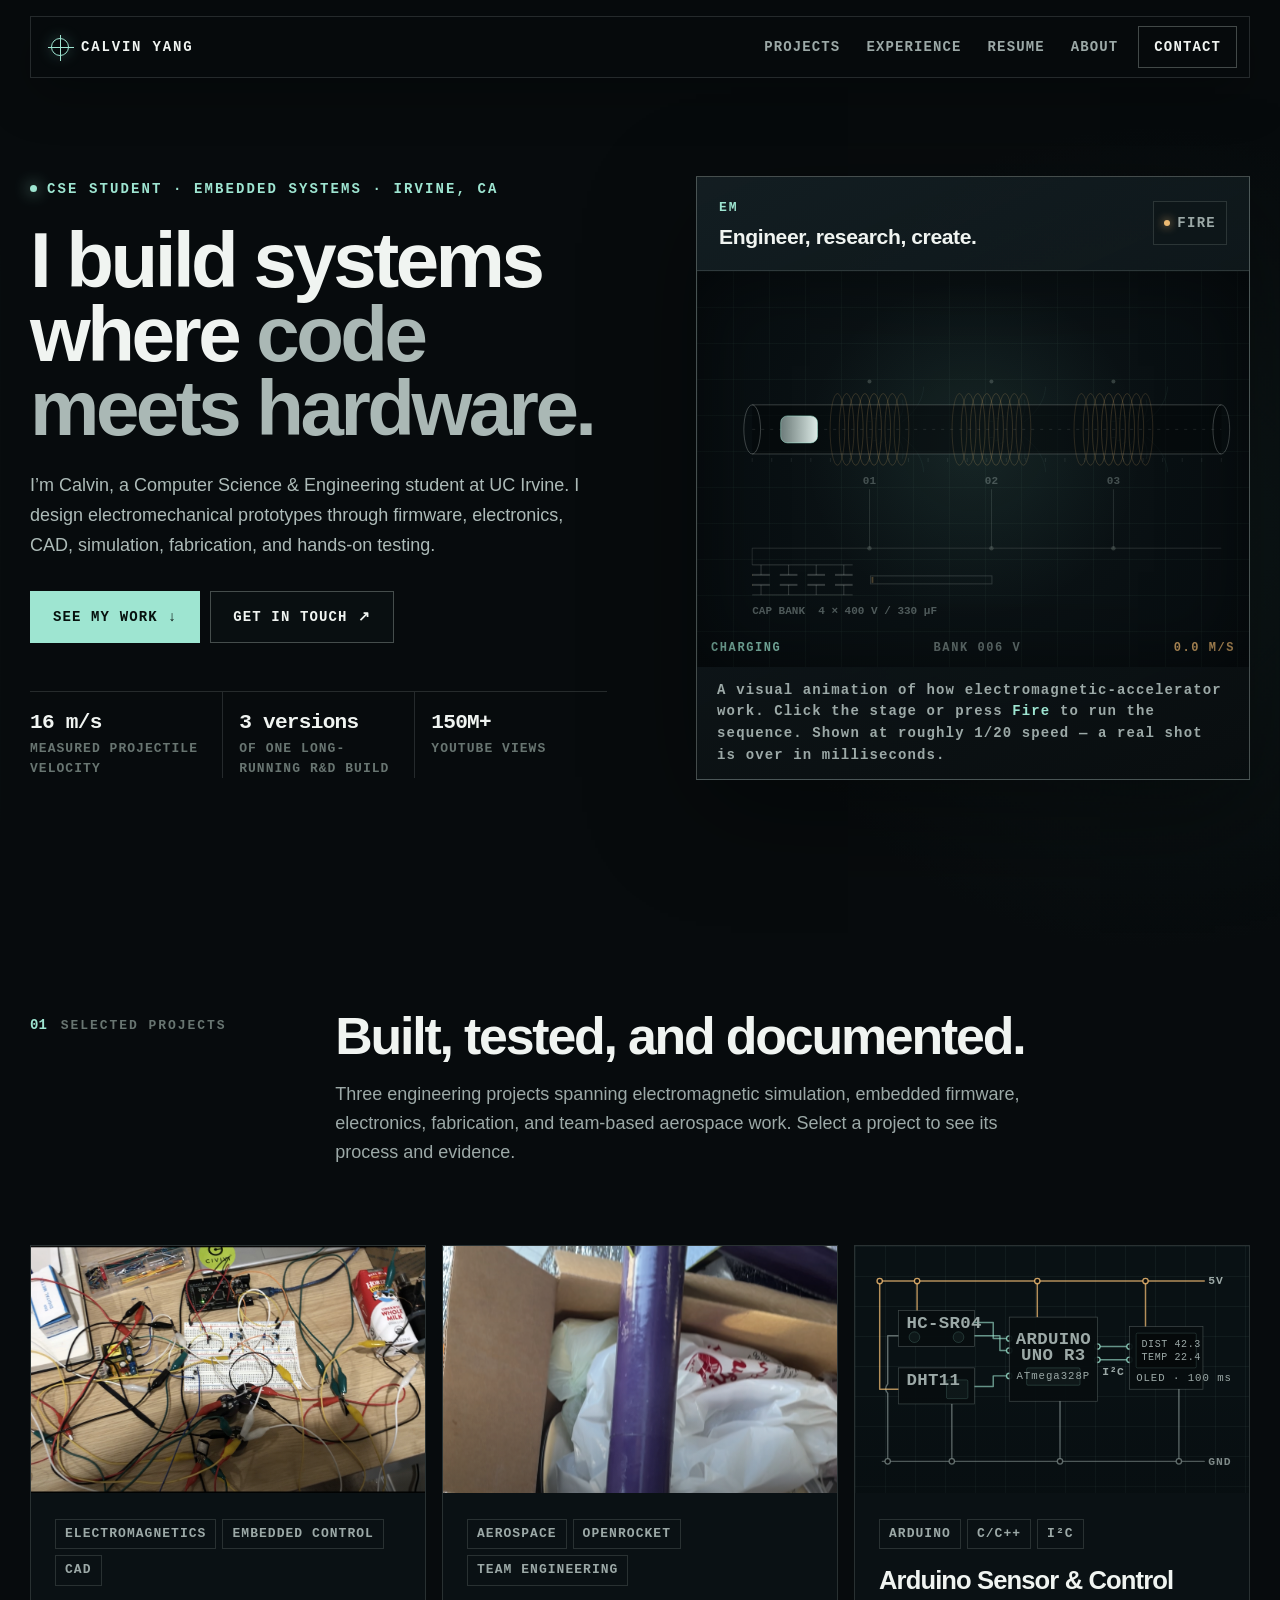
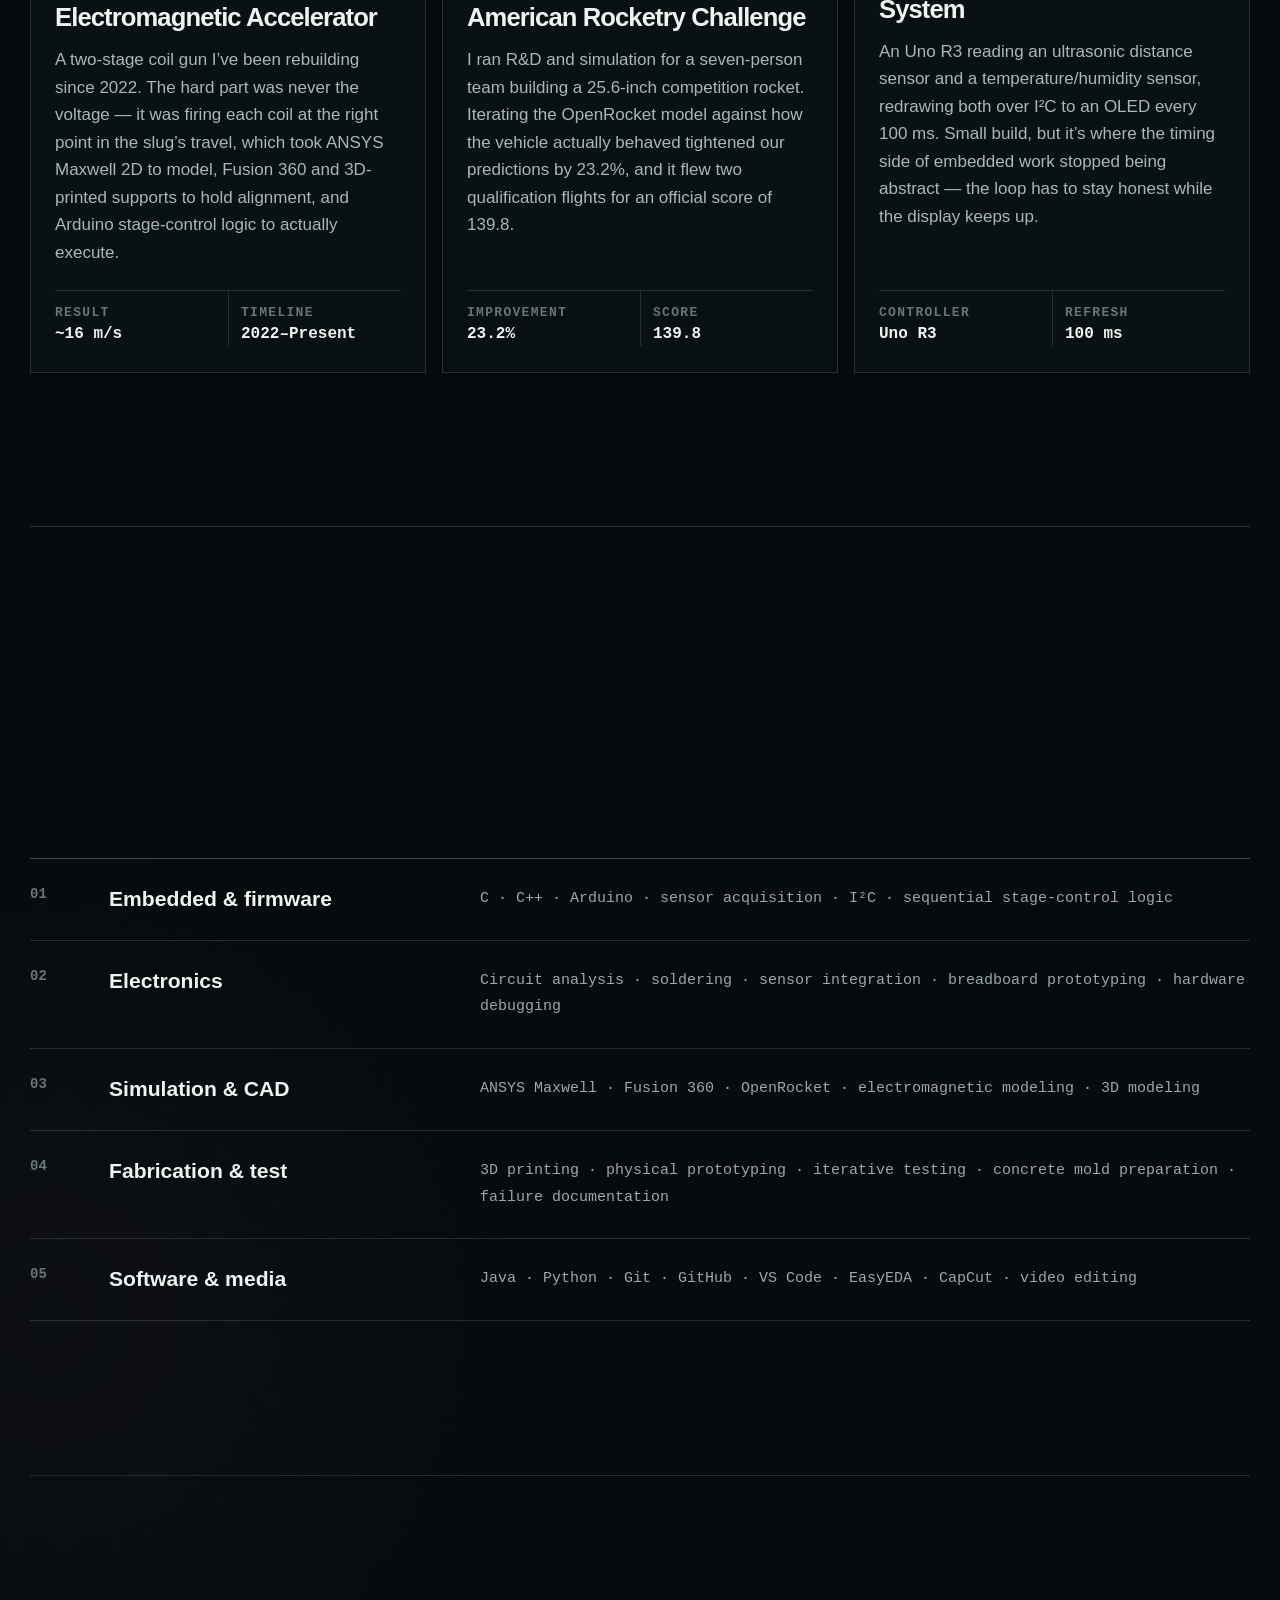
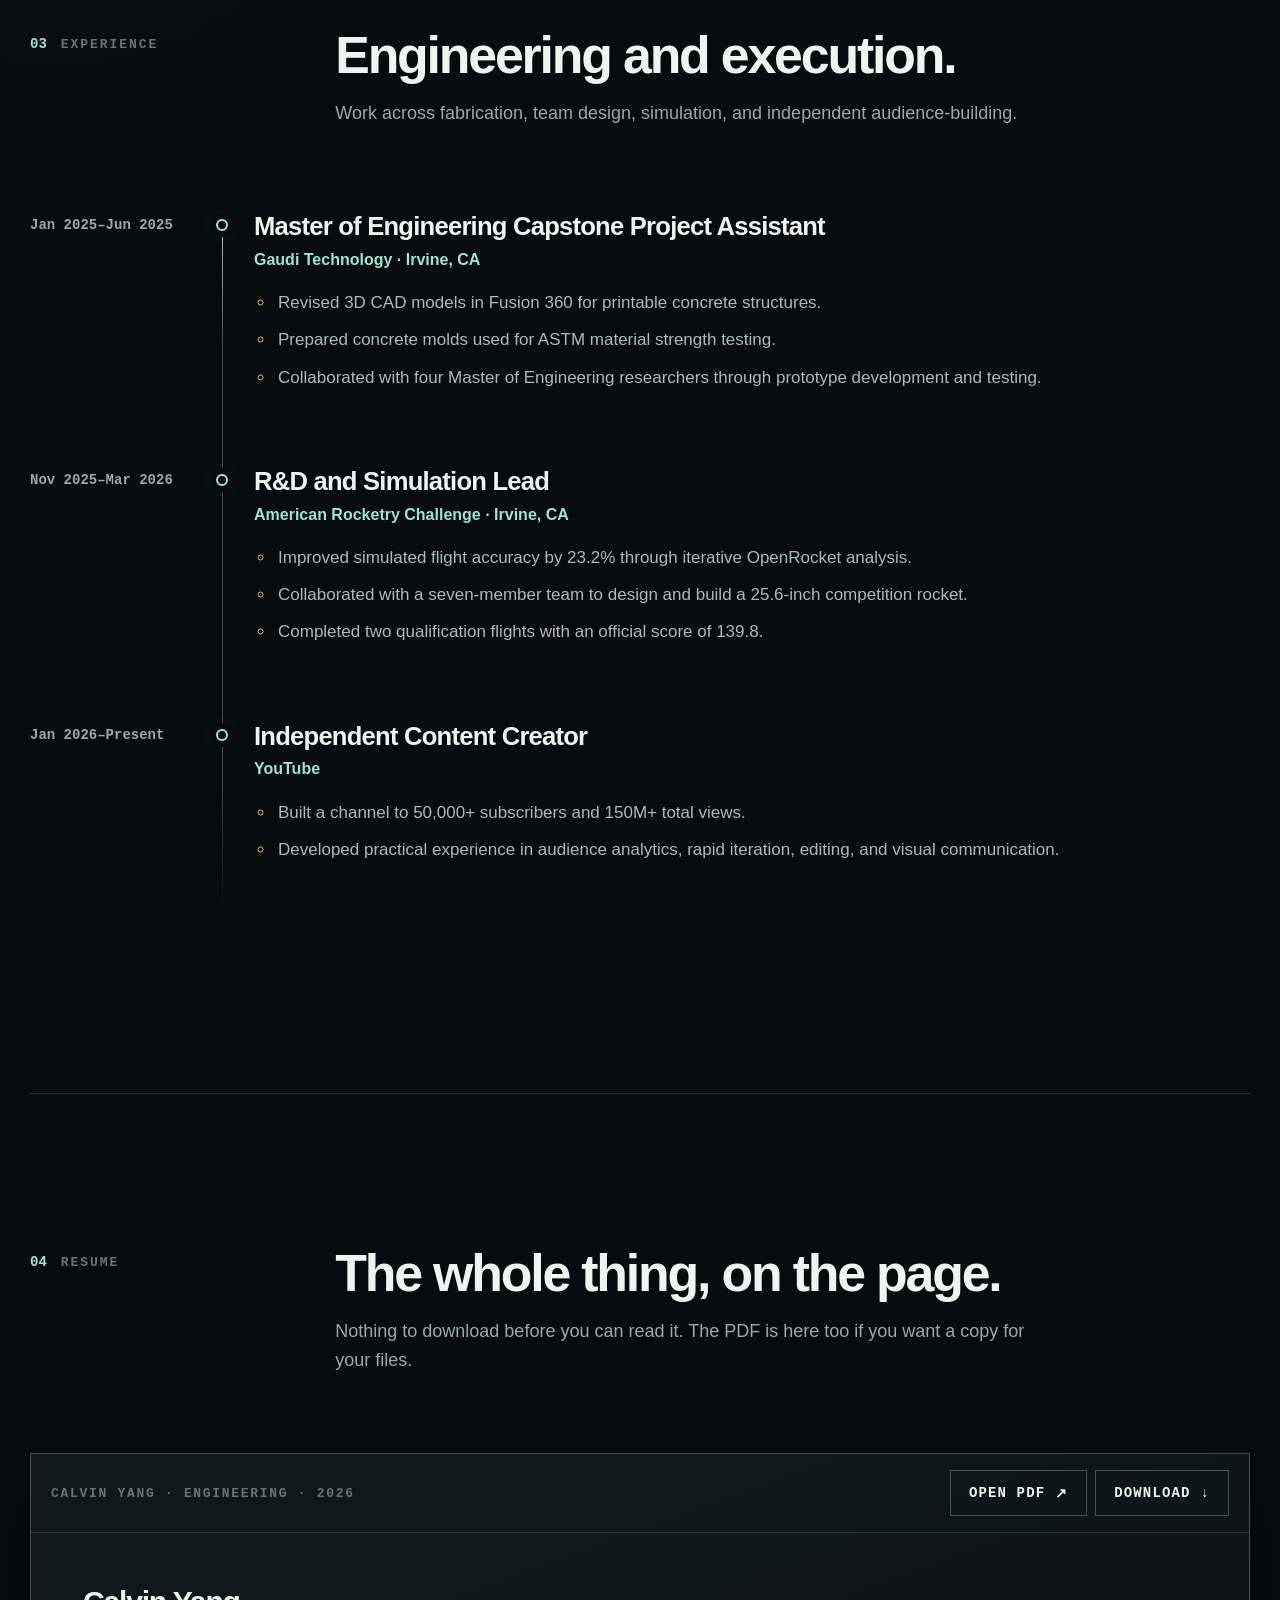
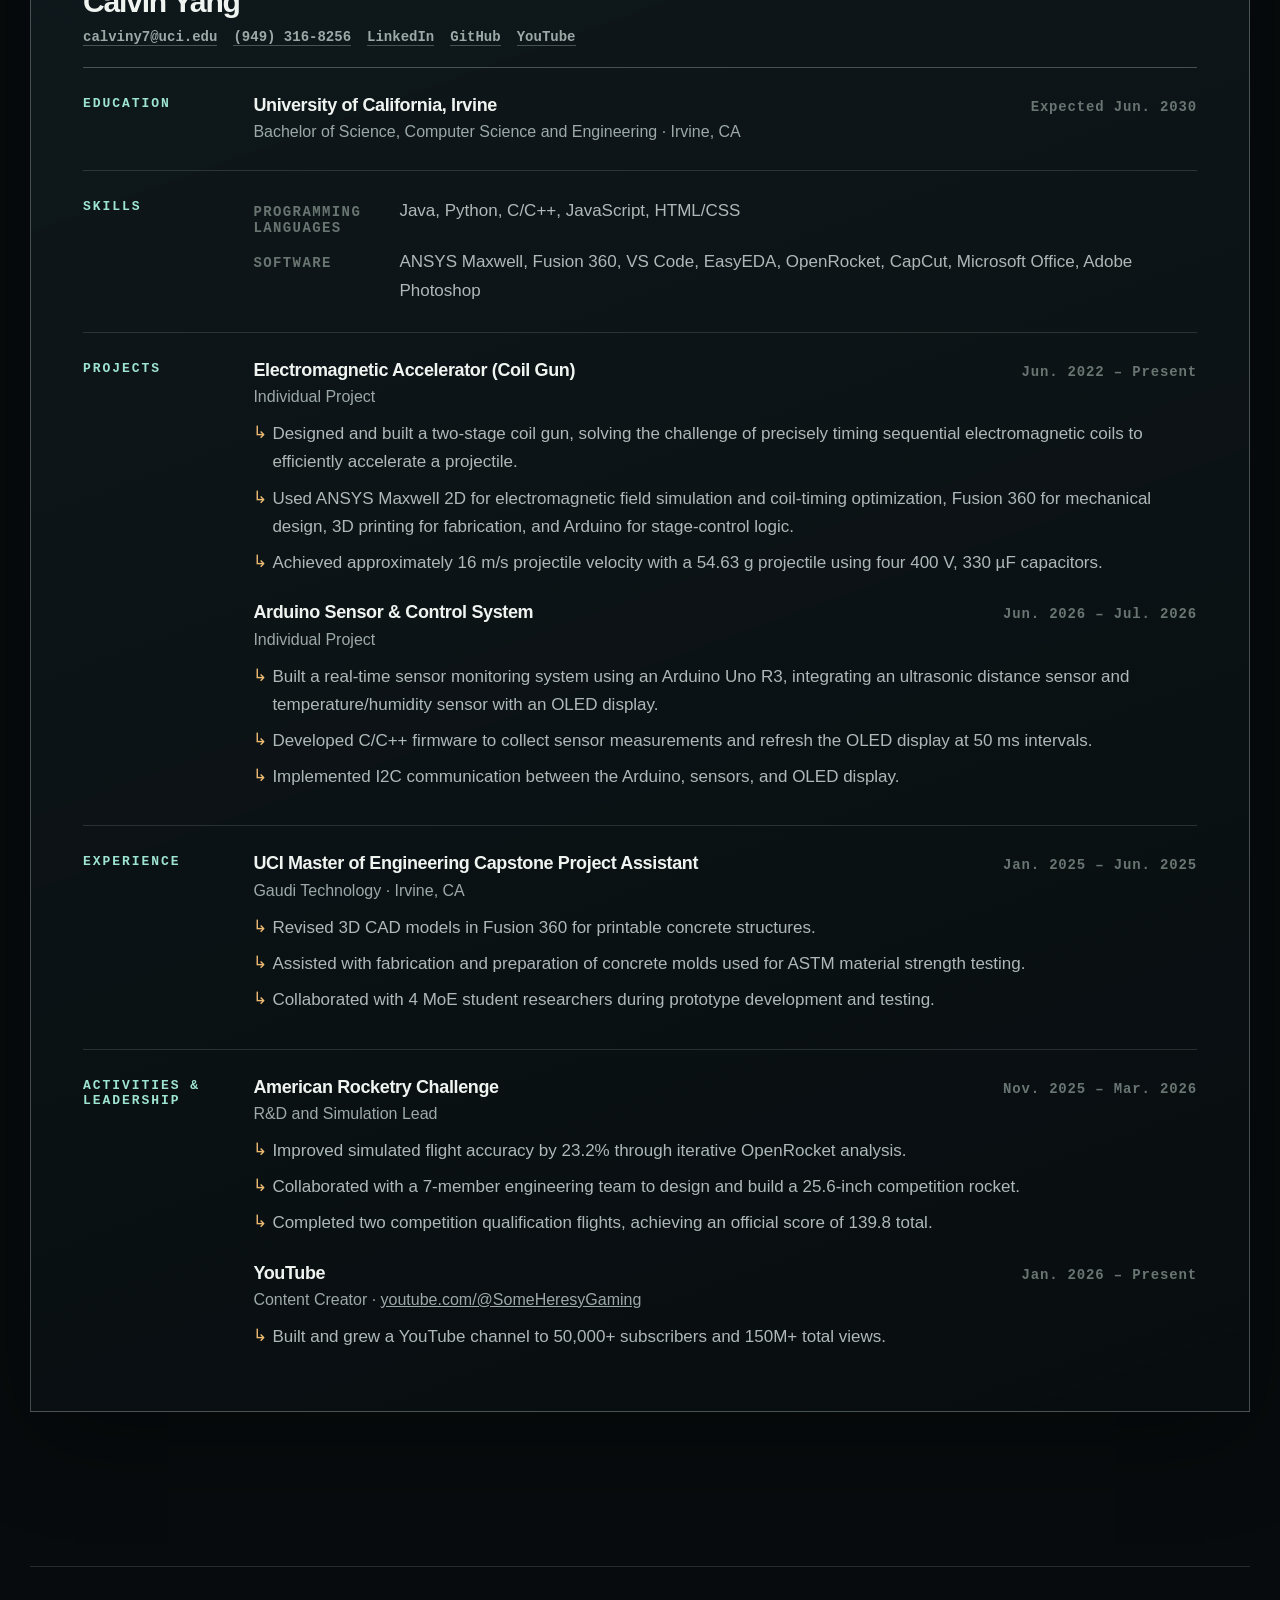
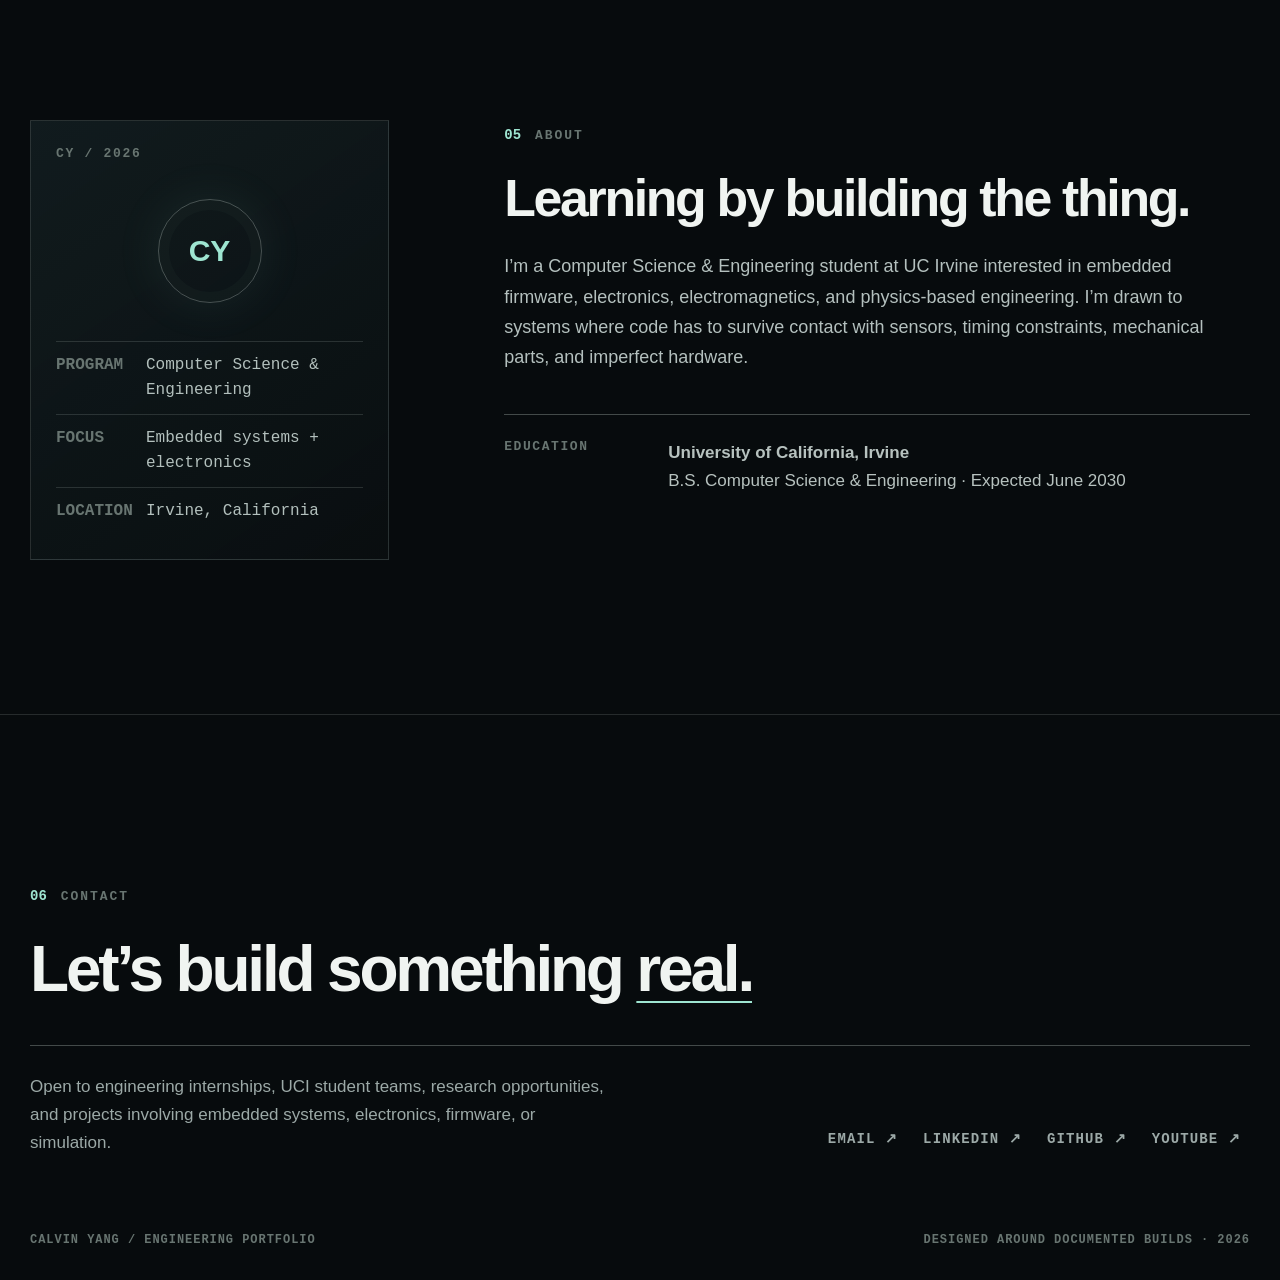
==== commit 9c699c3a: "beta v2.0.3 update now resume update are automated" ====
--- a/index.html
+++ b/index.html
@@ -82,7 +82,7 @@
   .resume-entry li{position:relative;margin:0 0 8px;padding-left:19px;color:#aeb9b7;font-size:var(--fs-body);line-height:1.66}
   .resume-entry li:before{content:"\21B3";position:absolute;left:0;color:var(--amber);font-family:var(--mono)}
   .resume-skills{margin:0;display:grid;gap:12px}
-  .resume-skills div{display:grid;grid-template-columns:74px minmax(0,1fr);gap:14px;align-items:baseline}
+  .resume-skills div{display:grid;grid-template-columns:132px minmax(0,1fr);gap:14px;align-items:baseline}
   .resume-skills dt{color:var(--muted-2);font:650 var(--fs-xs) var(--mono);letter-spacing:.1em;text-transform:uppercase}
   .resume-skills dd{margin:0;color:#aeb9b7;font-size:var(--fs-body);line-height:1.7}
 
@@ -278,11 +278,12 @@
         <div class="resume-bar">
           <p class="resume-bar-note">Calvin Yang · Engineering · 2026</p>
           <div class="resume-bar-actions">
-            <a class="button" href="resume/CalvinYangResume2026EngineeringV1.pdf" target="_blank" rel="noopener">Open PDF <span aria-hidden="true">↗</span></a>
-            <a class="button" href="resume/CalvinYangResume2026EngineeringV1.pdf" download>Download <span aria-hidden="true">↓</span></a>
+            <a class="button" href="resume/CalvinYangResume.pdf" target="_blank" rel="noopener">Open PDF <span aria-hidden="true">↗</span></a>
+            <a class="button" href="resume/CalvinYangResume.pdf" download="CalvinYangResume2026Engineering.pdf">Download <span aria-hidden="true">↓</span></a>
           </div>
         </div>
 
+        <!-- RESUME:AUTO START - generated by tools/sync_resume.py, do not edit by hand -->
         <article class="resume-doc">
           <div class="resume-doc-head">
             <h3>Calvin Yang</h3>
@@ -296,23 +297,22 @@
           </div>
 
           <div class="resume-block">
-            <h4>Summary</h4>
-            <div>
-              <p class="resume-summary">Computer Science and Engineering student at UC Irvine with hands-on experience in embedded systems, firmware development, and hardware design. Background spans C/C++ firmware, microcontroller integration, electromagnetic simulation, and low-level circuit work across independent and team engineering projects.</p>
-            </div>
-          </div>
-
-          <div class="resume-block">
             <h4>Education</h4>
             <div>
               <div class="resume-entry">
                 <div class="resume-entry-head"><h5>University of California, Irvine</h5><span class="resume-when">Expected Jun. 2030</span></div>
-                <p class="resume-where">B.S. Computer Science and Engineering · Irvine, CA</p>
+                <p class="resume-where">Bachelor of Science, Computer Science and Engineering · Irvine, CA</p>
               </div>
-              <div class="resume-entry">
-                <div class="resume-entry-head"><h5>Northwood High School</h5><span class="resume-when">Aug. 2023 – Jun. 2026</span></div>
-                <p class="resume-where">GPA 3.77 / 4.00 · Irvine, CA</p>
-              </div>
+            </div>
+          </div>
+
+          <div class="resume-block">
+            <h4>Skills</h4>
+            <div>
+              <dl class="resume-skills">
+                <div><dt>Programming Languages</dt><dd>Java, Python, C/C++, JavaScript, HTML/CSS</dd></div>
+                <div><dt>Software</dt><dd>ANSYS Maxwell, Fusion 360, VS Code, EasyEDA, OpenRocket, CapCut, Microsoft Office, Adobe Photoshop</dd></div>
+              </dl>
             </div>
           </div>
 
@@ -321,20 +321,20 @@
             <div>
               <div class="resume-entry">
                 <div class="resume-entry-head"><h5>Electromagnetic Accelerator (Coil Gun)</h5><span class="resume-when">Jun. 2022 – Present</span></div>
-                <p class="resume-where">Individual project</p>
+                <p class="resume-where">Individual Project</p>
                 <ul>
                   <li>Designed and built a two-stage coil gun, solving the challenge of precisely timing sequential electromagnetic coils to efficiently accelerate a projectile.</li>
                   <li>Used ANSYS Maxwell 2D for electromagnetic field simulation and coil-timing optimization, Fusion 360 for mechanical design, 3D printing for fabrication, and Arduino for stage-control logic.</li>
-                  <li>Achieved approximately 16 m/s projectile velocity with a 54.63 g projectile using four 400 V, 330 μF capacitors.</li>
+                  <li>Achieved approximately 16 m/s projectile velocity with a 54.63 g projectile using four 400 V, 330 µF capacitors.</li>
                 </ul>
               </div>
               <div class="resume-entry">
                 <div class="resume-entry-head"><h5>Arduino Sensor &amp; Control System</h5><span class="resume-when">Jun. 2026 – Jul. 2026</span></div>
-                <p class="resume-where">Individual project</p>
+                <p class="resume-where">Individual Project</p>
                 <ul>
                   <li>Built a real-time sensor monitoring system using an Arduino Uno R3, integrating an ultrasonic distance sensor and temperature/humidity sensor with an OLED display.</li>
-                  <li>Developed C/C++ firmware to collect sensor measurements and refresh the OLED display at 100 ms intervals.</li>
-                  <li>Implemented I²C communication between the Arduino, sensors, and OLED display.</li>
+                  <li>Developed C/C++ firmware to collect sensor measurements and refresh the OLED display at 50 ms intervals.</li>
+                  <li>Implemented I2C communication between the Arduino, sensors, and OLED display.</li>
                 </ul>
               </div>
             </div>
@@ -359,7 +359,8 @@
             <h4>Activities &amp; leadership</h4>
             <div>
               <div class="resume-entry">
-                <div class="resume-entry-head"><h5>American Rocketry Challenge — R&amp;D and Simulation Lead</h5><span class="resume-when">Nov. 2025 – Mar. 2026</span></div>
+                <div class="resume-entry-head"><h5>American Rocketry Challenge</h5><span class="resume-when">Nov. 2025 – Mar. 2026</span></div>
+                <p class="resume-where">R&amp;D and Simulation Lead</p>
                 <ul>
                   <li>Improved simulated flight accuracy by 23.2% through iterative OpenRocket analysis.</li>
                   <li>Collaborated with a 7-member engineering team to design and build a 25.6-inch competition rocket.</li>
@@ -367,25 +368,16 @@
                 </ul>
               </div>
               <div class="resume-entry">
-                <div class="resume-entry-head"><h5>YouTube — Content Creator</h5><span class="resume-when">Jan. 2026 – Present</span></div>
-                <p class="resume-where"><a href="https://www.youtube.com/@SomeHeresyGaming" target="_blank" rel="noopener noreferrer">youtube.com/@SomeHeresyGaming</a></p>
+                <div class="resume-entry-head"><h5>YouTube</h5><span class="resume-when">Jan. 2026 – Present</span></div>
+                <p class="resume-where">Content Creator · <a href="https://www.youtube.com/@SomeHeresyGaming" target="_blank" rel="noopener noreferrer">youtube.com/@SomeHeresyGaming</a></p>
                 <ul>
                   <li>Built and grew a YouTube channel to 50,000+ subscribers and 150M+ total views.</li>
                 </ul>
               </div>
             </div>
           </div>
-
-          <div class="resume-block">
-            <h4>Skills</h4>
-            <div>
-              <dl class="resume-skills">
-                <div><dt>Technical</dt><dd>C/C++, Embedded Systems, Circuit Analysis, Java, Python, Soldering, 3D Modeling, Video Editing</dd></div>
-                <div><dt>Tools</dt><dd>ANSYS Maxwell, EasyEDA, Arduino (Uno R3), Fusion 360, OpenRocket, VS Code, CapCut</dd></div>
-              </dl>
-            </div>
-          </div>
         </article>
+        <!-- RESUME:AUTO END -->
       </div>
     </section>
 
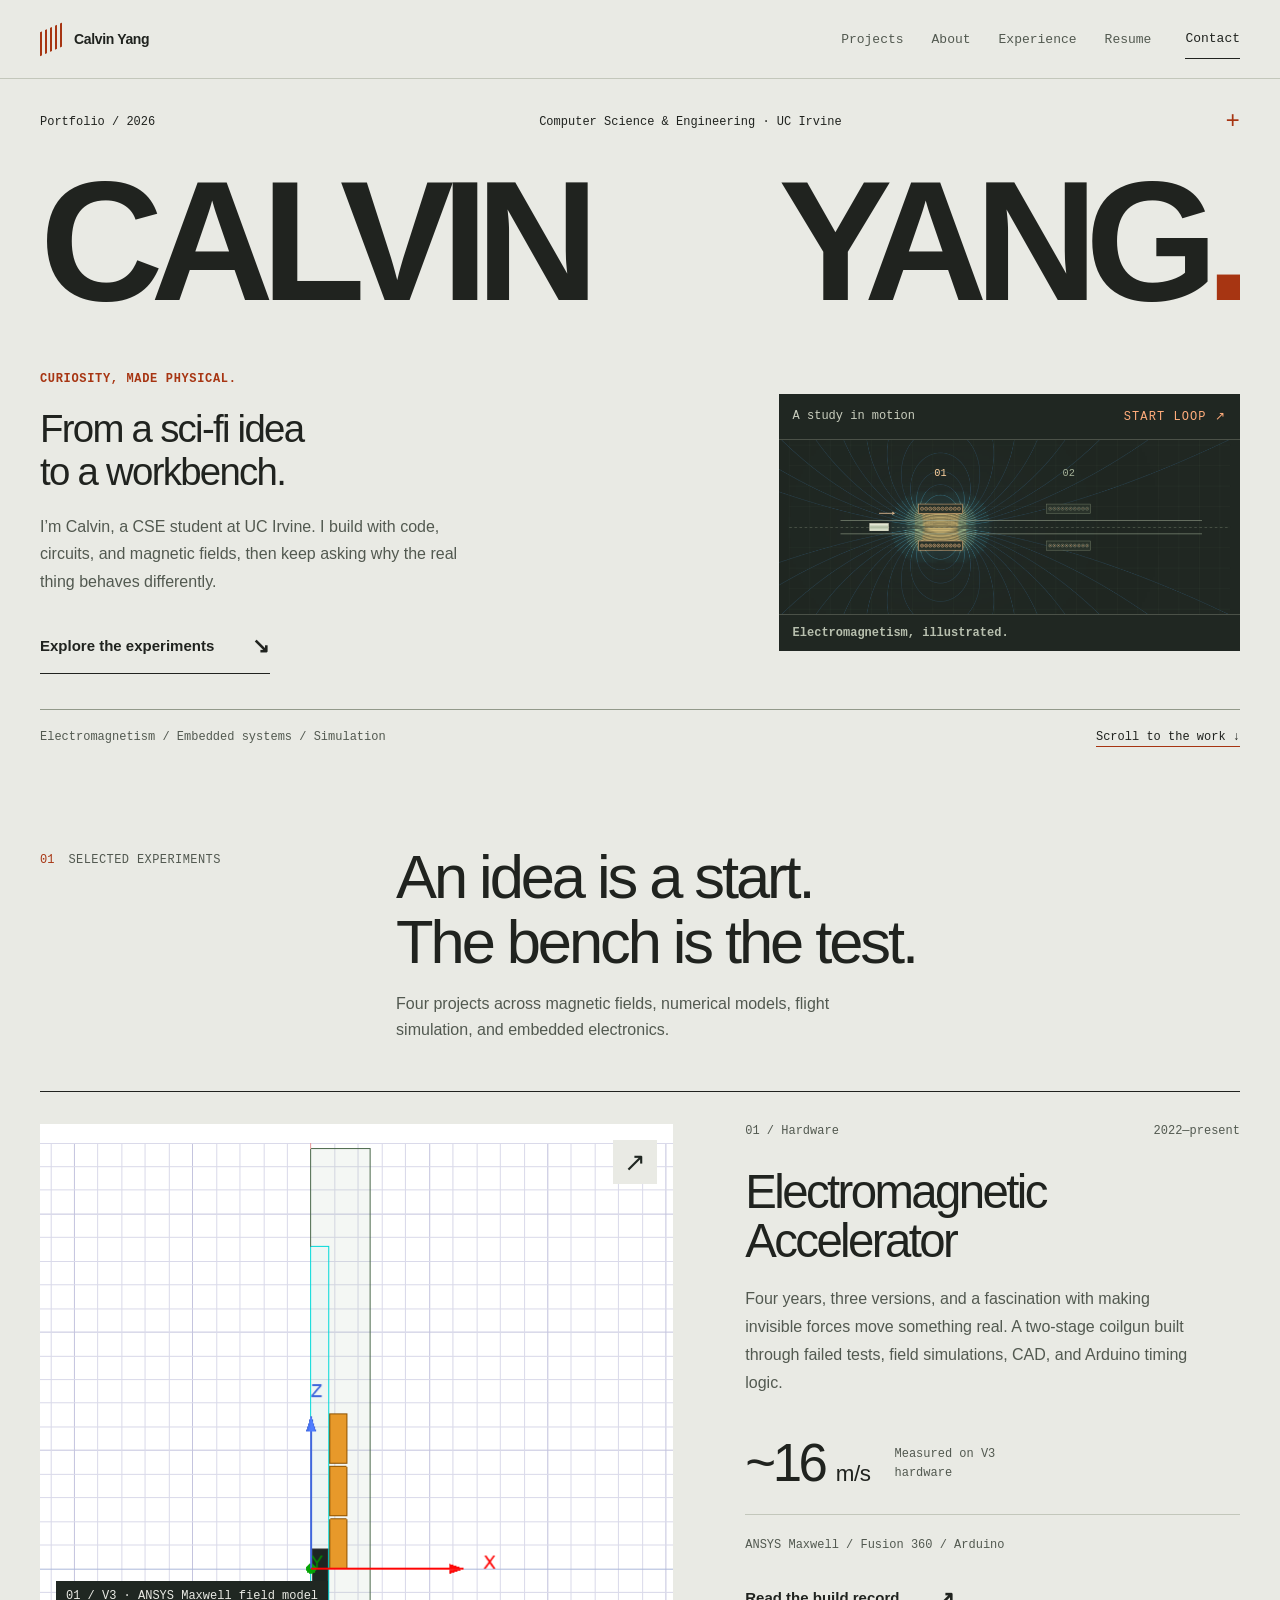
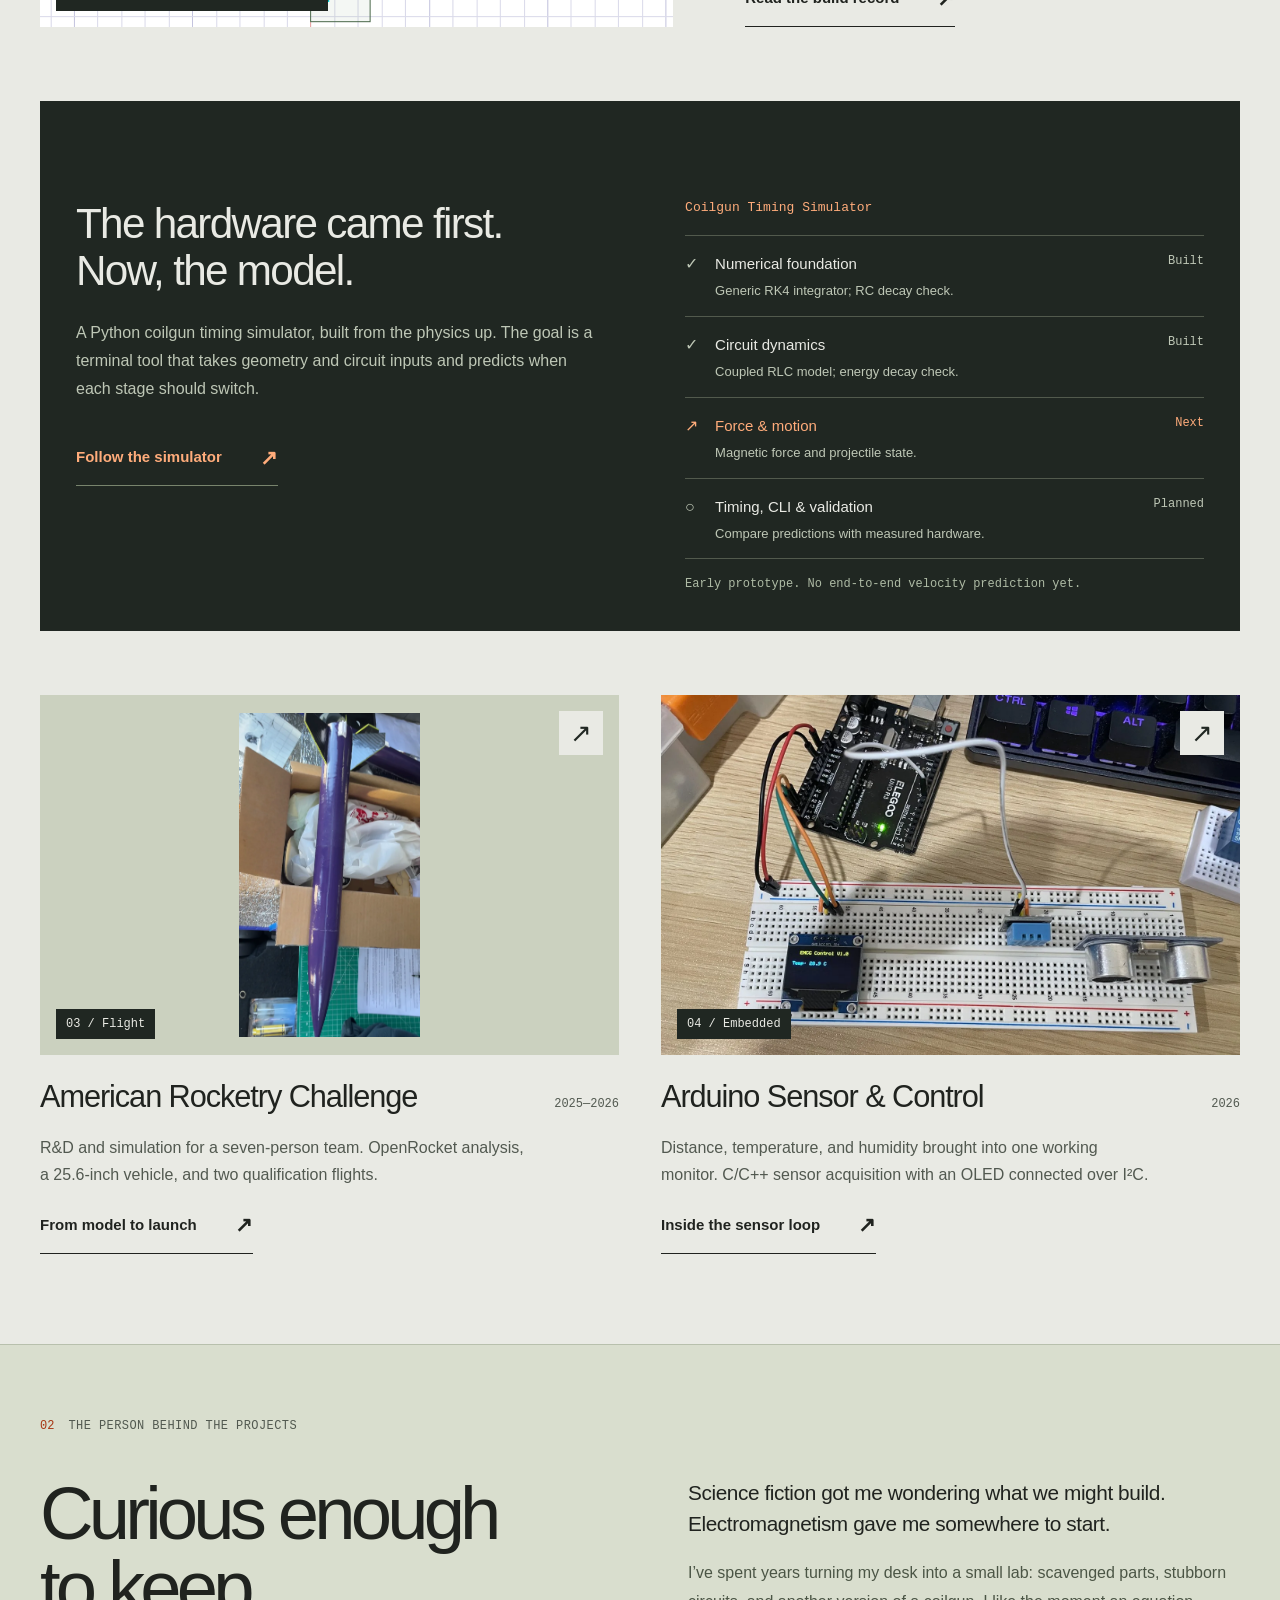
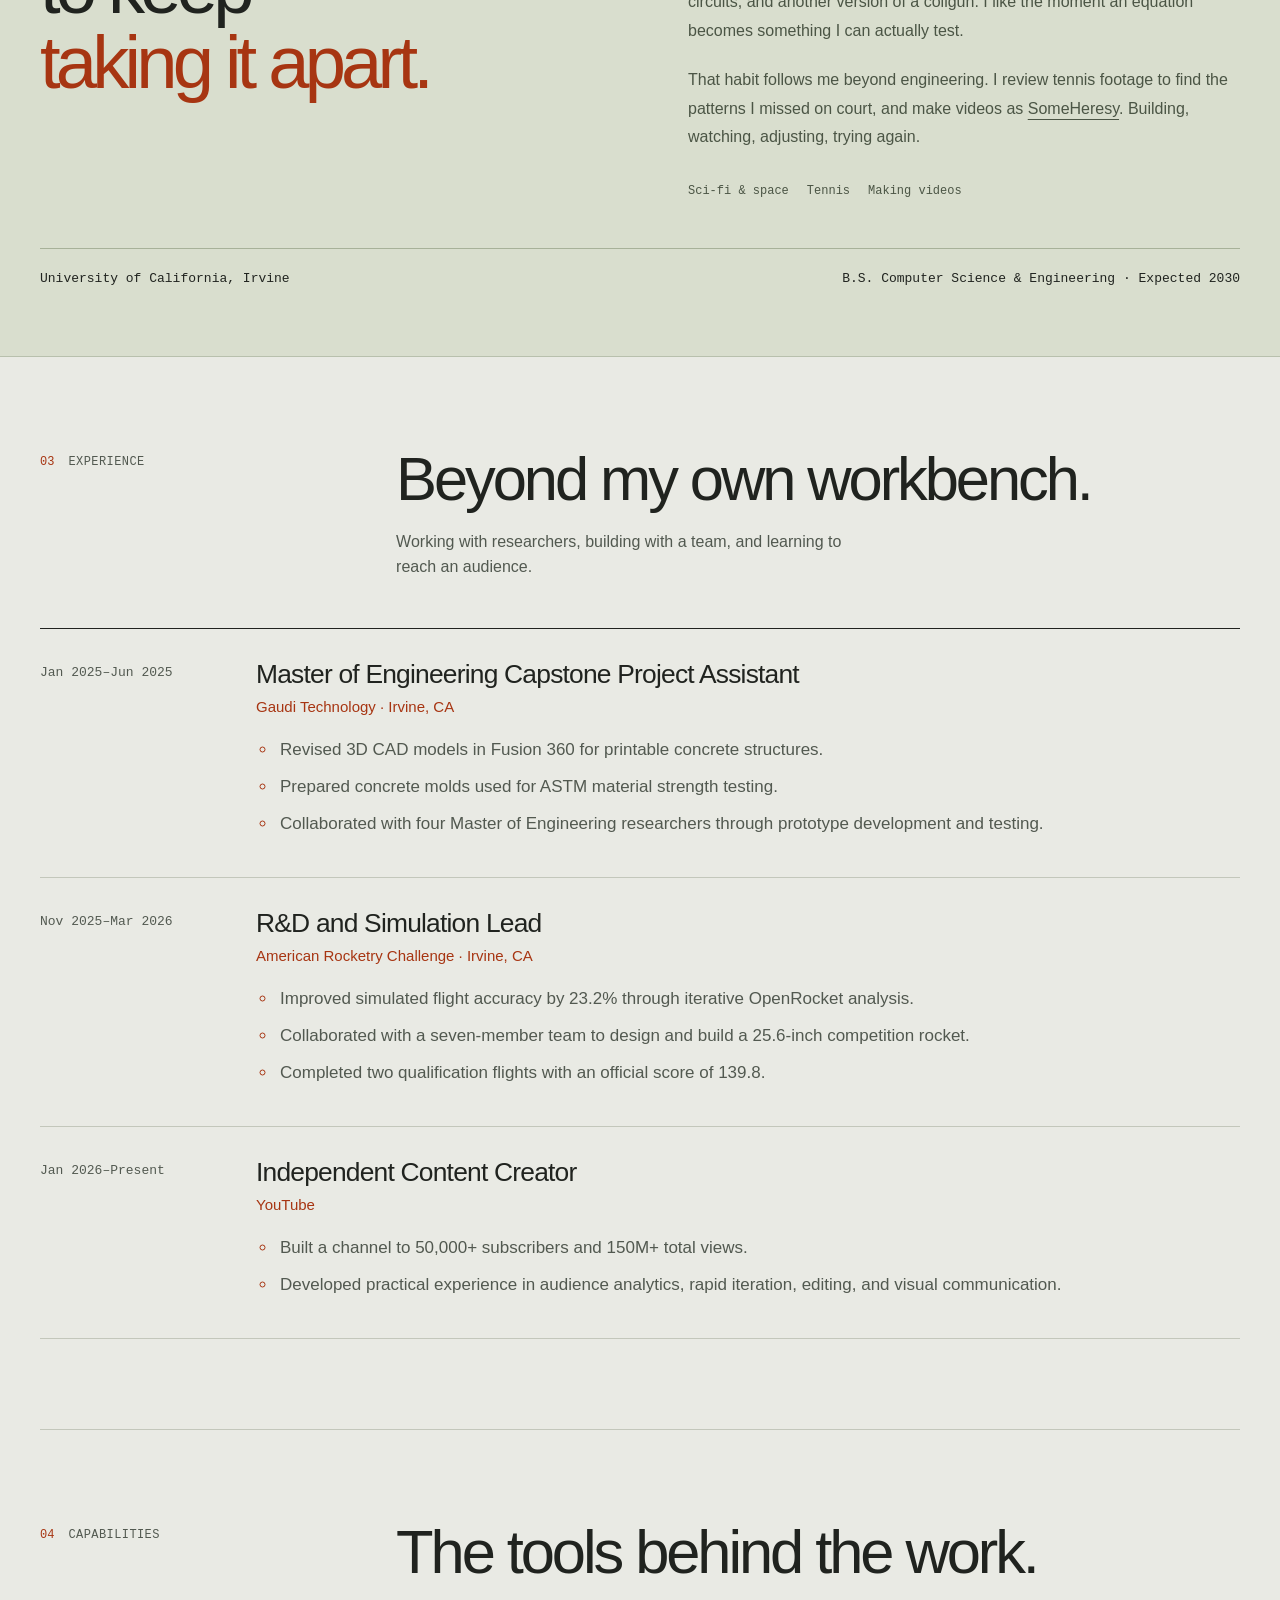
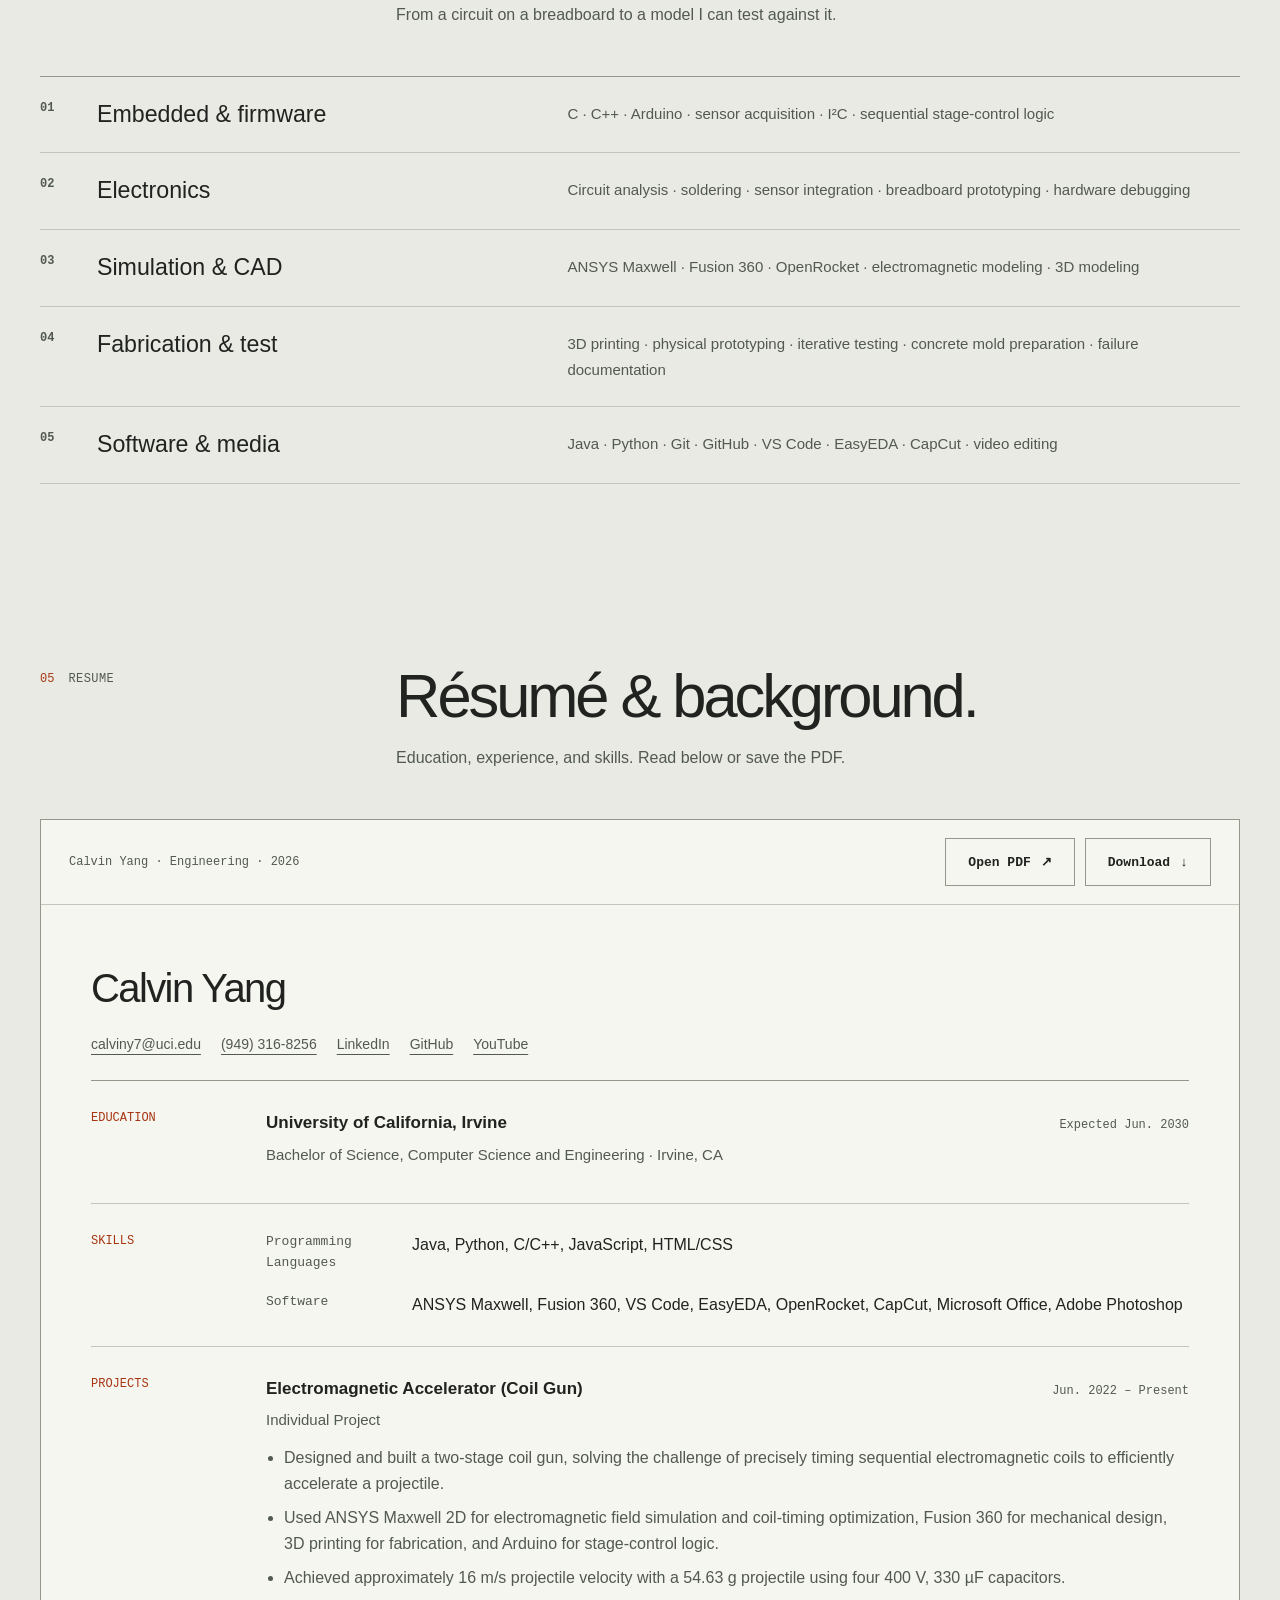
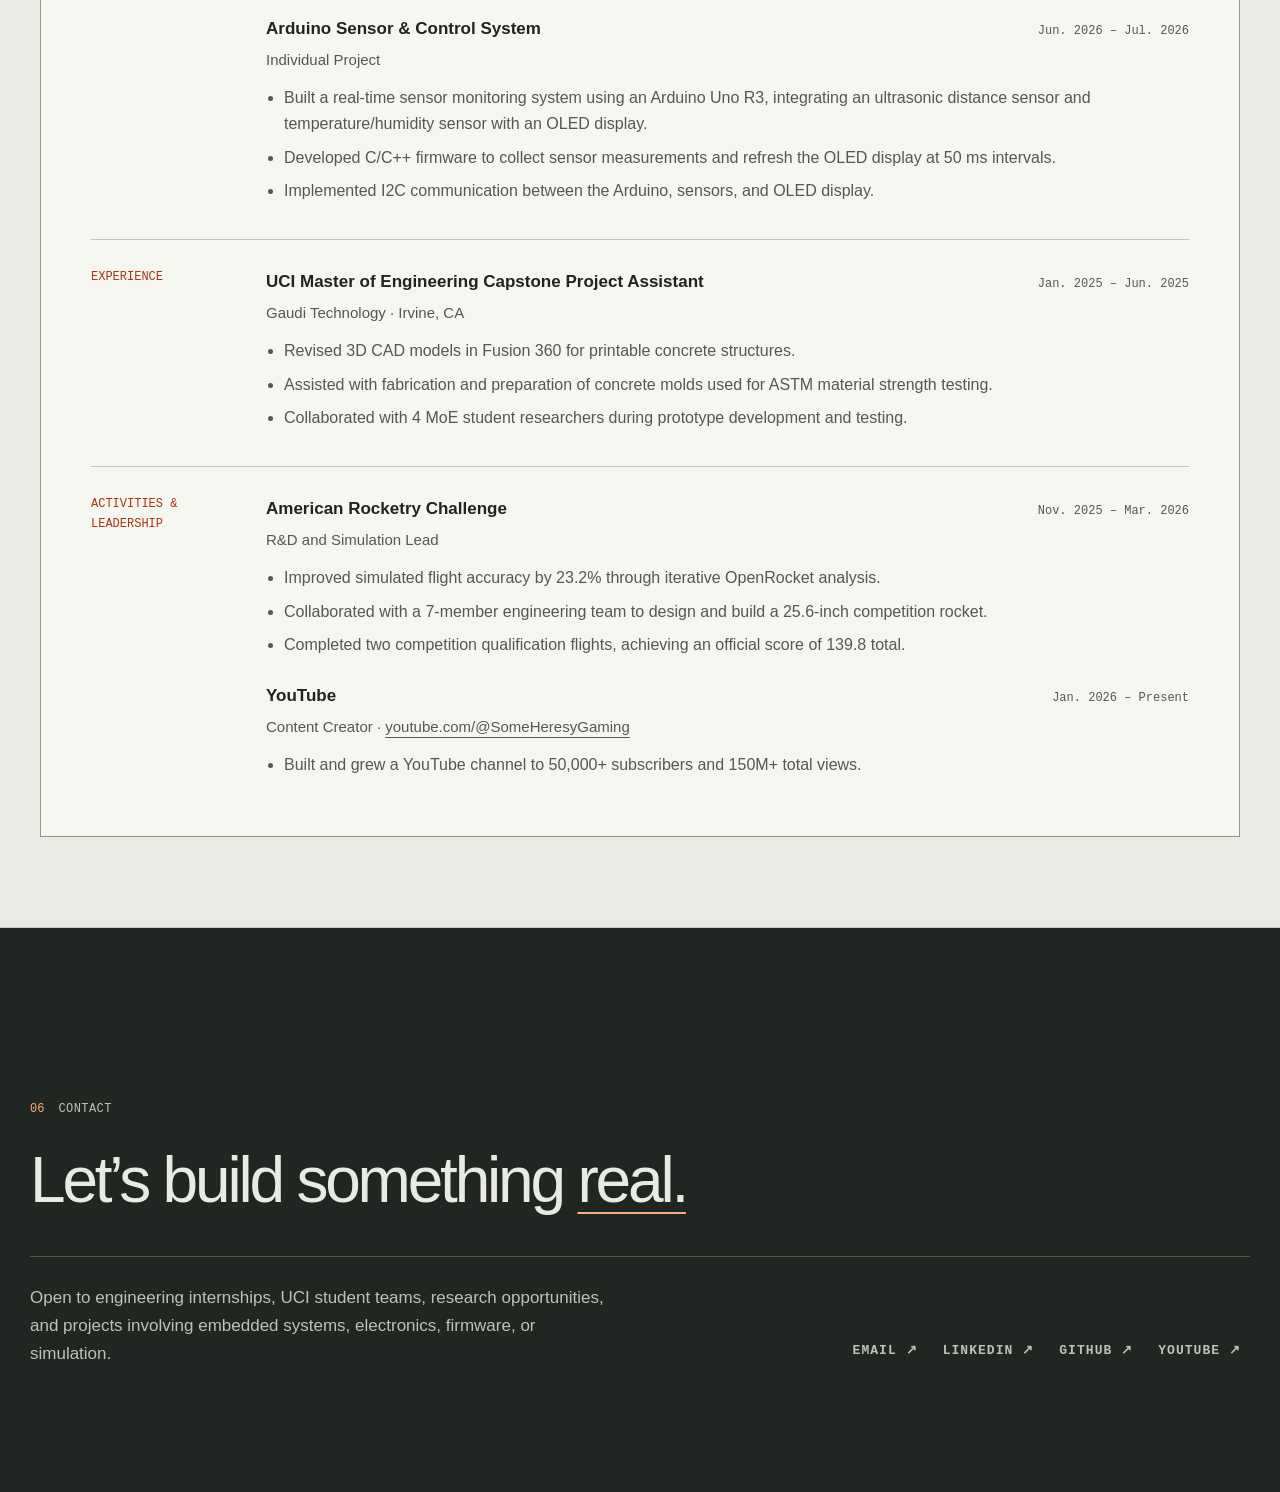
==== commit 35d7412b: "beta v3.0 big update Reworked the whole website using gpt-6 high and opus 5 ultracode to refine the " ====
--- a/index.html
+++ b/index.html
@@ -4,100 +4,55 @@
   <meta charset="utf-8">
   <meta name="viewport" content="width=device-width,initial-scale=1">
   <meta name="description" content="Calvin Yang is a Computer Science & Engineering student building embedded systems, electronics, firmware, CAD, simulation, and electromechanical prototypes.">
-  <meta name="theme-color" content="#070b0d">
+  <meta name="theme-color" content="#e9eae4">
   <meta property="og:type" content="website">
+  <meta property="og:site_name" content="Calvin Yang">
   <meta property="og:title" content="Calvin Yang | Embedded Systems & Engineering Portfolio">
   <meta property="og:description" content="Embedded systems, electronics, firmware, CAD, simulation, and hands-on engineering projects.">
   <meta property="og:url" content="https://someheresy.github.io/">
-  <meta property="og:image" content="https://someheresy.github.io/assets/portfolio-social-preview.png">
+  <meta property="og:image" content="https://someheresy.github.io/assets/social/home.jpg">
+  <meta property="og:image:width" content="1200">
+  <meta property="og:image:height" content="630">
+  <meta property="og:image:alt" content="Calvin Yang — Computer Science &amp; Engineering, embedded systems, electronics">
   <meta name="twitter:card" content="summary_large_image">
   <link rel="canonical" href="https://someheresy.github.io/">
-  <link rel="stylesheet" href="portfolio.css?v=6">
+  <link rel="icon" href="favicon.svg" type="image/svg+xml">
+  <link rel="apple-touch-icon" href="apple-touch-icon.png">
+  <link rel="stylesheet" href="portfolio.css?v=14">
   <title>Calvin Yang | Embedded Systems & Engineering Portfolio</title>
-
-  <style>
-  /* ==========================================================================
-     Home-page-only styles. The calibrated type scale lives in portfolio.css so
-     the case-study pages share it; what follows is just the two things unique
-     to this page — the coilgun hero stage and the inline resume.
-     ========================================================================== */
-
-  /* --- COILGUN HERO STAGE ------------------------------------------------- */
-  .field-topline h2{font-size:var(--fs-lg);line-height:1.2;letter-spacing:-.02em}
-  .micro-label{font-size:var(--fs-2xs);margin-bottom:6px}
-  .field-help{font-size:var(--fs-xs);line-height:1.55;padding:13px 20px}
-  .field-help b{color:var(--mint);font-weight:600}
-  .field-readout{font-size:var(--fs-micro);gap:10px}
-  .field-readout span{white-space:nowrap;overflow:hidden;text-overflow:ellipsis}
-  .field-readout [data-coil-phase]{color:rgba(158,229,209,.82)}
-  .field-readout [data-coil-vel]{color:rgba(237,186,114,.82)}
-
-  #coil-stage{display:block;width:100%;height:100%;cursor:crosshair;touch-action:manipulation}
-
-  button.field-mode{
-    display:inline-flex;align-items:center;gap:7px;min-height:44px;
-    font-size:var(--fs-xs);cursor:pointer;background:rgba(12,20,23,.5);
-    transition:border-color .2s,color .2s,background .2s
+  <link rel="stylesheet" href="field-notes.css?v=14">
+  <link rel="stylesheet" href="motion.css?v=14">
+  <script src="page-transitions.js?v=14"></script>
+  <script type="application/ld+json">
+  {
+    "@context": "https://schema.org",
+    "@type": "Person",
+    "name": "Calvin Yang",
+    "url": "https://someheresy.github.io/",
+    "image": "https://someheresy.github.io/assets/social/home.jpg",
+    "email": "mailto:calviny7@uci.edu",
+    "jobTitle": "Computer Science & Engineering student",
+    "description": "Computer Science & Engineering student building embedded systems, electronics, firmware, CAD, simulation, and electromechanical prototypes.",
+    "alumniOf": {
+      "@type": "CollegeOrUniversity",
+      "name": "University of California, Irvine"
+    },
+    "knowsAbout": [
+      "Embedded systems",
+      "Electromagnetic simulation",
+      "Firmware development",
+      "Electronics prototyping",
+      "CAD and 3D printing"
+    ],
+    "sameAs": [
+      "https://github.com/SomeHeresy",
+      "https://www.linkedin.com/in/calvinyang07/",
+      "https://www.youtube.com/@SomeHeresyGaming"
+    ]
   }
-  button.field-mode:hover{border-color:var(--mint);color:var(--mint);background:rgba(158,229,209,.06)}
-  button.field-mode i{
-    width:6px;height:6px;border-radius:50%;background:var(--amber);
-    box-shadow:0 0 10px var(--amber);font-style:normal
-  }
-
-  /* --- INLINE RESUME ------------------------------------------------------ */
-  .resume-section{border-top:1px solid var(--line)}
-  .resume-shell{
-    border:1px solid var(--line-strong);
-    background:linear-gradient(160deg,rgba(20,32,36,.62),rgba(8,13,15,.94));
-    box-shadow:0 28px 90px rgba(0,0,0,.3)
-  }
-  .resume-bar{
-    display:flex;flex-wrap:wrap;align-items:center;justify-content:space-between;gap:14px;
-    padding:16px 20px;border-bottom:1px solid var(--line)
-  }
-  .resume-bar-note{margin:0;color:var(--muted-2);font:600 var(--fs-2xs) var(--mono);letter-spacing:.13em;text-transform:uppercase}
-  .resume-bar-actions{display:flex;flex-wrap:wrap;gap:8px}
-  .resume-bar-actions .button{min-height:46px;padding:0 18px}
-
-  .resume-doc{padding:clamp(26px,4.2vw,52px)}
-  .resume-doc-head{padding-bottom:22px;border-bottom:1px solid var(--line-strong)}
-  .resume-doc-head h3{margin:0 0 10px;font:640 var(--fs-2xl)/1.1 var(--display);letter-spacing:-.04em}
-  .resume-contact{display:flex;flex-wrap:wrap;gap:6px 16px;margin:0;padding:0;list-style:none}
-  .resume-contact li{color:var(--muted);font:550 var(--fs-xs) var(--mono)}
-  .resume-contact a{color:var(--muted);text-decoration:none;border-bottom:1px solid var(--line-strong)}
-  .resume-contact a:hover{color:var(--mint);border-color:var(--mint)}
-
-  .resume-block{display:grid;grid-template-columns:132px minmax(0,1fr);gap:clamp(18px,3vw,40px);padding:26px 0;border-bottom:1px solid var(--line)}
-  .resume-block:last-of-type{border-bottom:0;padding-bottom:0}
-  .resume-block>h4{margin:2px 0 0;color:var(--mint);font:700 var(--fs-2xs) var(--mono);letter-spacing:.15em;text-transform:uppercase}
-  .resume-summary{margin:0;color:#aeb9b7;font-size:var(--fs-body);line-height:1.72;max-width:70ch}
-
-  .resume-entry+.resume-entry{margin-top:24px}
-  .resume-entry-head{display:flex;flex-wrap:wrap;align-items:baseline;justify-content:space-between;gap:6px 18px}
-  .resume-entry-head h5{margin:0;font:620 var(--fs-md)/1.3 var(--display);letter-spacing:-.02em}
-  .resume-when{color:var(--muted-2);font:600 var(--fs-xs) var(--mono);letter-spacing:.06em;white-space:nowrap}
-  .resume-where{margin:3px 0 0;color:var(--muted);font-size:var(--fs-sm2);line-height:1.5}
-  .resume-entry ul{margin:11px 0 0;padding:0;list-style:none}
-  .resume-entry li{position:relative;margin:0 0 8px;padding-left:19px;color:#aeb9b7;font-size:var(--fs-body);line-height:1.66}
-  .resume-entry li:before{content:"\21B3";position:absolute;left:0;color:var(--amber);font-family:var(--mono)}
-  .resume-skills{margin:0;display:grid;gap:12px}
-  .resume-skills div{display:grid;grid-template-columns:132px minmax(0,1fr);gap:14px;align-items:baseline}
-  .resume-skills dt{color:var(--muted-2);font:650 var(--fs-xs) var(--mono);letter-spacing:.1em;text-transform:uppercase}
-  .resume-skills dd{margin:0;color:#aeb9b7;font-size:var(--fs-body);line-height:1.7}
-
-  @media(max-width:820px){
-    .resume-block{grid-template-columns:1fr;gap:12px;padding:22px 0}
-    .resume-skills div{grid-template-columns:1fr;gap:2px}
-    .resume-entry-head{flex-direction:column;align-items:flex-start}
-  }
-  @media(max-width:720px){
-    .field-help{padding:12px 16px}
-    .resume-bar{padding:14px 16px}
-  }
-  </style>
+  </script>
 </head>
-<body id="top">
+<body class="field-notes" id="top">
   <a class="skip-link" href="#projects">Skip to projects</a>
   <div class="scroll-progress" aria-hidden="true"></div>
 
@@ -106,155 +61,46 @@
       <a class="brand" href="#top" aria-label="Calvin Yang, home"><span class="brand-mark" aria-hidden="true"></span><span>Calvin Yang</span></a>
       <button class="menu-button" type="button" aria-expanded="false" aria-controls="nav-links">Menu</button>
       <div class="nav-links" id="nav-links">
-        <a href="#projects">Projects</a><a href="#experience">Experience</a><a href="#resume">Resume</a><a href="#about">About</a>
+        <a href="#projects">Projects</a><a href="#about">About</a><a href="#experience">Experience</a><a href="#resume">Resume</a>
         <a class="nav-contact" href="#contact">Contact</a>
       </div>
     </div>
   </nav>
 
-  <header class="home-hero">
-    <div class="hero-copy reveal">
-      <p class="eyebrow"><span></span> CSE student · embedded systems · Irvine, CA</p>
-      <h1>I build systems where <em>code meets hardware.</em></h1>
-      <p class="hero-intro">I’m Calvin, a Computer Science &amp; Engineering student at UC Irvine. I design electromechanical prototypes through firmware, electronics, CAD, simulation, fabrication, and hands-on testing.</p>
-      <div class="hero-actions"><a class="button button-primary button-down" href="#projects">See my work <span aria-hidden="true">↓</span></a><a class="button" href="mailto:calviny7@uci.edu">Get in touch <span aria-hidden="true">↗</span></a></div>
-      <ul class="hero-facts" aria-label="Portfolio highlights">
-        <li><strong>16 m/s</strong><span>measured projectile velocity</span></li>
-        <li><strong>3 versions</strong><span>of one long-running R&amp;D build</span></li>
-        <li><strong>150M+</strong><span>YouTube views</span></li>
-      </ul>
+  <header class="lab-hero">
+    <div class="hero-index"><span>Portfolio / 2026</span><span>Computer Science &amp; Engineering · UC Irvine</span><span class="index-cross" aria-hidden="true">+</span></div>
+    <h1 class="nameplate">CALVIN<span>YANG<span class="name-period">.</span></span></h1>
+    <div class="hero-lower">
+      <div class="hero-statement"><p class="eyebrow">Curiosity, made physical.</p><h2>From a sci-fi idea <br>to a workbench.</h2><p>I’m Calvin, a CSE student at UC Irvine. I build with code, circuits, and magnetic fields, then keep asking why the real thing behaves differently.</p><a class="text-link" href="#projects">Explore the experiments <span aria-hidden="true">↘</span></a></div>
+      <div class="field-shell" aria-labelledby="field-title">
+        <div class="field-topline"><span class="micro-label" id="field-title">A study in motion</span><button class="field-mode" type="button" data-coil-fire aria-pressed="false" aria-label="Start looping the coilgun animation">Start loop ↗</button></div>
+        <div class="field-stage" data-coil-stage><canvas id="coil-stage" role="img" aria-label="Two coils energize in sequence as a projectile accelerates through calculated magnetic field contours. Use the top-right button to start looping or finish the current run and stop."></canvas></div>
+        <p class="field-help">Electromagnetism, illustrated.</p>
+      </div>
     </div>
-    <div class="field-shell reveal" aria-labelledby="field-title">
-      <div class="field-topline">
-        <div><span class="micro-label">EM</span><h2 id="field-title">Engineer, research, create.</h2></div>
-        <button class="field-mode" type="button" data-coil-fire><i aria-hidden="true"></i>Fire</button>
-      </div>
-      <div class="field-stage" data-coil-stage>
-        <canvas id="coil-stage" role="img" aria-label="Animated side view of a three-stage coilgun. A capacitor bank charges, then each coil energizes in sequence — magnetic field lines bloom outward and collapse as the current decays — while a ferrous projectile accelerates down the barrel and exits at roughly sixteen metres per second."></canvas>
-        <div class="field-readout" aria-hidden="true">
-          <span data-coil-phase>CHARGING</span>
-          <span data-coil-bank>BANK 000 V</span>
-          <span data-coil-vel>0.0 M/S</span>
-        </div>
-      </div>
-      <p class="field-help">A visual animation of how electromagnetic-accelerator work. Click the stage or press <b>Fire</b> to run the sequence. Shown at roughly 1/20 speed — a real shot is over in milliseconds.</p>
-    </div>
+    <div class="hero-foot"><span>Electromagnetism / Embedded systems / Simulation</span><a href="#projects">Scroll to the work ↓</a></div>
   </header>
 
   <main>
-    <section class="section projects-section" id="projects" aria-labelledby="projects-title">
-      <div class="section-heading reveal">
-        <div><span class="section-number">01</span><span class="section-label">Selected projects</span></div>
-        <div><h2 id="projects-title">Built, tested, and documented.</h2><p>Three engineering projects spanning electromagnetic simulation, embedded firmware, electronics, fabrication, and team-based aerospace work. Select a project to see its process and evidence.</p></div>
-      </div>
-      <div class="project-grid">
-        <a class="project-card reveal" href="projects/electromagnetic-accelerator.html" aria-label="View Electromagnetic Accelerator case study">
-          <div class="card-media"><img src="assets/coilgun/version3/v3 main setup.PNG" alt="Electromagnetic accelerator electronics and Arduino test bench" loading="lazy"><span class="view-project">View project <span aria-hidden="true">↗</span></span></div>
-          <div class="card-body">
-            <div class="tag-row"><span>Electromagnetics</span><span>Embedded control</span><span>CAD</span></div>
-            <h3>Electromagnetic Accelerator</h3>
-            <p>A two-stage coil gun I’ve been rebuilding since 2022. The hard part was never the voltage — it was firing each coil at the right point in the slug’s travel, which took ANSYS Maxwell 2D to model, Fusion 360 and 3D-printed supports to hold alignment, and Arduino stage-control logic to actually execute.</p>
-            <dl class="card-results"><div><dt>Result</dt><dd>~16 m/s</dd></div><div><dt>Timeline</dt><dd>2022–Present</dd></div></dl>
-          </div>
-        </a>
-        <a class="project-card reveal" href="projects/american-rocketry-challenge.html" aria-label="View American Rocketry Challenge case study">
-          <div class="card-media card-media-rocket"><img src="assets/ARC Project/rocket body.png" alt="Purple American Rocketry Challenge competition rocket" loading="lazy"><span class="view-project">View project <span aria-hidden="true">↗</span></span></div>
-          <div class="card-body">
-            <div class="tag-row"><span>Aerospace</span><span>OpenRocket</span><span>Team engineering</span></div>
-            <h3>American Rocketry Challenge</h3>
-            <p>I ran R&amp;D and simulation for a seven-person team building a 25.6-inch competition rocket. Iterating the OpenRocket model against how the vehicle actually behaved tightened our predictions by 23.2%, and it flew two qualification flights for an official score of 139.8.</p>
-            <dl class="card-results"><div><dt>Improvement</dt><dd>23.2%</dd></div><div><dt>Score</dt><dd>139.8</dd></div></dl>
-          </div>
-        </a>
-        <a class="project-card reveal" href="projects/arduino-sensor-control.html" aria-label="View Arduino Sensor and Control System case study">
-          <div class="card-media card-circuit-media">
-            <svg class="circuit circuit-mini" viewBox="0 0 560 350" role="img" aria-label="Wiring diagram: an HC-SR04 ultrasonic sensor and a DHT11 temperature and humidity sensor feed an Arduino Uno R3, which drives an SSD1306 OLED display over I squared C, all across a shared 5 volt and ground rail." preserveAspectRatio="xMidYMid meet">
-              <path class="wire n-5v"  d="M26,42 H508"/>
-              <path class="wire n-gnd" d="M26,312 H508"/>
-              <text class="rail-label" x="514" y="47"  fill="#edba72">5V</text>
-              <text class="rail-label" x="514" y="317" fill="#9aa9a7">GND</text>
-
-              <path class="wire n-5v"  d="M78,86 V42"/>
-              <path class="wire n-gnd" d="M50,124 H34 V196 q-6,8 0,14 V312"/>
-              <path class="wire n-sig" d="M164,104 H192 V128 H216"/>
-              <path class="wire n-sig" d="M164,124 H202 V146 H216"/>
-              <path class="wire n-5v"  d="M50,204 H22 V42"/>
-              <path class="wire n-sig" d="M164,200 H192 V184 H216"/>
-              <path class="wire n-gnd" d="M130,226 V312"/>
-              <path class="wire n-5v"  d="M258,96 V42"/>
-              <path class="wire n-gnd" d="M292,222 V312"/>
-              <path class="wire n-5v"  d="M420,110 V42"/>
-              <path class="wire n-gnd" d="M470,204 V312"/>
-              <path class="wire n-sig" d="M348,140 H396"/>
-              <path class="wire n-sig" d="M348,160 H396"/>
-              <text class="port-label" x="372" y="182" text-anchor="middle">I²C</text>
-
-              <circle class="node node-5v"  cx="78"  cy="42"  r="4"/>
-              <circle class="node node-5v"  cx="22"  cy="42"  r="4"/>
-              <circle class="node node-5v"  cx="258" cy="42"  r="4"/>
-              <circle class="node node-5v"  cx="420" cy="42"  r="4"/>
-              <circle class="node node-gnd" cx="34"  cy="312" r="4"/>
-              <circle class="node node-gnd" cx="130" cy="312" r="4"/>
-              <circle class="node node-gnd" cx="292" cy="312" r="4"/>
-              <circle class="node node-gnd" cx="470" cy="312" r="4"/>
-              <circle class="node node-sig" cx="216" cy="128" r="4"/>
-              <circle class="node node-sig" cx="216" cy="146" r="4"/>
-              <circle class="node node-sig" cx="216" cy="184" r="4"/>
-              <circle class="node node-sig" cx="348" cy="140" r="4"/>
-              <circle class="node node-sig" cx="348" cy="160" r="4"/>
-              <circle class="node node-sig" cx="396" cy="140" r="4"/>
-              <circle class="node node-sig" cx="396" cy="160" r="4"/>
-
-              <g>
-                <rect class="part-box" x="50" y="86" width="114" height="54"/>
-                <circle class="chip" cx="74" cy="126" r="8"/><circle class="chip" cx="140" cy="126" r="8"/>
-                <text class="part-name" x="62" y="112">HC-SR04</text>
-              </g>
-              <g>
-                <rect class="part-box" x="50" y="172" width="114" height="54"/>
-                <rect class="chip" x="122" y="190" width="32" height="28" rx="2"/>
-                <text class="part-name" x="62" y="198">DHT11</text>
-              </g>
-              <g>
-                <rect class="part-box" x="216" y="96" width="132" height="126"/>
-                <text class="part-name" x="282" y="136" text-anchor="middle">ARDUINO</text>
-                <text class="part-name" x="282" y="160" text-anchor="middle">UNO R3</text>
-                <rect class="chip" x="242" y="172" width="80" height="26" rx="2"/>
-                <text class="part-sub" x="282" y="189" text-anchor="middle">ATmega328P</text>
-              </g>
-              <g>
-                <rect class="part-box" x="396" y="110" width="110" height="94"/>
-                <rect class="screen" x="406" y="120" width="90" height="52" rx="2"/>
-                <text class="screen-line" x="414" y="140">DIST 42.3</text>
-                <text class="screen-line" x="414" y="160">TEMP 22.4</text>
-                <text class="part-sub" x="406" y="192">OLED · 100 ms</text>
-              </g>
-            </svg>
-            <span class="view-project">View project <span aria-hidden="true">↗</span></span>
-          </div>
-          <div class="card-body">
-            <div class="tag-row"><span>Arduino</span><span>C/C++</span><span>I²C</span></div>
-            <h3>Arduino Sensor &amp; Control System</h3>
-            <p>An Uno R3 reading an ultrasonic distance sensor and a temperature/humidity sensor, redrawing both over I²C to an OLED every 100 ms. Small build, but it’s where the timing side of embedded work stopped being abstract — the loop has to stay honest while the display keeps up.</p>
-            <dl class="card-results"><div><dt>Controller</dt><dd>Uno R3</dd></div><div><dt>Refresh</dt><dd>100 ms</dd></div></dl>
-          </div>
-        </a>
-      </div>
-    </section>
-
-    <section class="section capability-section" id="capabilities" aria-labelledby="capabilities-title">
-      <div class="section-heading reveal"><div><span class="section-number">02</span><span class="section-label">Capabilities</span></div><div><h2 id="capabilities-title">Tools connected to real builds.</h2><p>Grouped by what they help me design, test, and ship—not by arbitrary proficiency scores.</p></div></div>
-      <div class="capability-list reveal">
-        <div class="capability-row"><span>01</span><h3>Embedded &amp; firmware</h3><p>C · C++ · Arduino · sensor acquisition · I²C · sequential stage-control logic</p></div>
-        <div class="capability-row"><span>02</span><h3>Electronics</h3><p>Circuit analysis · soldering · sensor integration · breadboard prototyping · hardware debugging</p></div>
-        <div class="capability-row"><span>03</span><h3>Simulation &amp; CAD</h3><p>ANSYS Maxwell · Fusion 360 · OpenRocket · electromagnetic modeling · 3D modeling</p></div>
-        <div class="capability-row"><span>04</span><h3>Fabrication &amp; test</h3><p>3D printing · physical prototyping · iterative testing · concrete mold preparation · failure documentation</p></div>
-        <div class="capability-row"><span>05</span><h3>Software &amp; media</h3><p>Java · Python · Git · GitHub · VS Code · EasyEDA · CapCut · video editing</p></div>
-      </div>
-    </section>
-
+    <section class="section selected-work" id="projects" aria-labelledby="projects-title">
+      <div class="section-heading"><div><span class="section-number">01</span><span class="section-label">Selected experiments</span></div><div><h2 id="projects-title">An idea is a start.<br>The bench is the test.</h2><p>Four projects across magnetic fields, numerical models, flight simulation, and embedded electronics.</p></div></div>
+      <article class="experiment experiment-featured">
+        <a class="experiment-image" data-project-image="electromagnetic-accelerator" href="projects/electromagnetic-accelerator.html" aria-label="Explore the Electromagnetic Accelerator"><img src="assets/coilgun/version3/sim-model-cover.png" alt="ANSYS Maxwell axisymmetric model of the two-stage accelerator: copper coil sections in orange, the steel projectile at the origin, and the surrounding air region" loading="lazy" width="932" height="536"><span class="photo-index">01 / V3 · ANSYS Maxwell field model</span><span class="image-arrow" aria-hidden="true">↗</span></a>
+        <div class="experiment-copy"><div class="experiment-top"><span>01 / Hardware</span><span>2022—present</span></div><h3 data-project-title="electromagnetic-accelerator"><a href="projects/electromagnetic-accelerator.html">Electromagnetic<br>Accelerator</a></h3><p>Four years, three versions, and a fascination with making invisible forces move something real. A two-stage coilgun built through failed tests, field simulations, CAD, and Arduino timing logic.</p><div class="measured-result"><strong>~16 <span>m/s</span></strong><span>Measured on V3 hardware</span></div><p class="materials">ANSYS Maxwell / Fusion 360 / Arduino</p><a class="text-link" href="projects/electromagnetic-accelerator.html">Read the build record <span aria-hidden="true">↗</span></a></div>
+      </article>
+      <article class="simulator-work" id="simulator" aria-labelledby="simulator-title">
+        <div class="simulator-heading"><span class="section-label">02 / Software</span><span class="work-status">In progress · September 2026</span></div>
+        <div class="simulator-layout"><div><h3 id="simulator-title">The hardware came first. <br>Now, the model.</h3><p>A Python coilgun timing simulator, built from the physics up. The goal is a terminal tool that takes geometry and circuit inputs and predicts when each stage should switch.</p><a class="text-link" href="https://github.com/SomeHeresy/Coilgun-Simulator" target="_blank" rel="noopener noreferrer">Follow the simulator <span aria-hidden="true">↗</span></a></div>
+        <div class="model-notes"><p class="model-name">Coilgun Timing Simulator</p><ol class="model-progress"><li><span class="progress-mark" aria-hidden="true">✓</span><div><strong>Numerical foundation</strong><p>Generic RK4 integrator; RC decay check.</p></div><span class="state-word">Built</span></li><li><span class="progress-mark" aria-hidden="true">✓</span><div><strong>Circuit dynamics</strong><p>Coupled RLC model; energy decay check.</p></div><span class="state-word">Built</span></li><li class="next-step"><span class="progress-mark" aria-hidden="true">↗</span><div><strong>Force &amp; motion</strong><p>Magnetic force and projectile state.</p></div><span class="state-word">Next</span></li><li><span class="progress-mark" aria-hidden="true">○</span><div><strong>Timing, CLI &amp; validation</strong><p>Compare predictions with measured hardware.</p></div><span class="state-word">Planned</span></li></ol><p class="model-footnote">Early prototype. No end-to-end velocity prediction yet.</p></div></div>
+      </article>
+      <div class="secondary-work">
+        <article class="experiment-secondary"><a class="secondary-image rocket-photo" data-project-image="american-rocketry-challenge" href="projects/american-rocketry-challenge.html" aria-label="Explore American Rocketry Challenge"><img src="assets/ARC Project/rocket body.webp" alt="The team’s purple competition rocket" loading="lazy" width="806" height="1438"><span class="photo-index">03 / Flight</span><span class="image-arrow" aria-hidden="true">↗</span></a><div class="secondary-title"><h3 data-project-title="american-rocketry-challenge"><a href="projects/american-rocketry-challenge.html">American Rocketry Challenge</a></h3><span>2025—2026</span></div><p>R&amp;D and simulation for a seven-person team. OpenRocket analysis, a 25.6-inch vehicle, and two qualification flights.</p><a class="text-link" href="projects/american-rocketry-challenge.html">From model to launch <span aria-hidden="true">↗</span></a></article>
+        <article class="experiment-secondary"><a class="secondary-image" data-project-image="arduino-sensor-control" href="projects/arduino-sensor-control.html" aria-label="Explore Arduino Sensor and Control System"><img src="assets/arduino/full-setup.webp" alt="Arduino Uno connected to distance and temperature sensors and an OLED on a breadboard" loading="lazy" width="1600" height="1200"><span class="photo-index">04 / Embedded</span><span class="image-arrow" aria-hidden="true">↗</span></a><div class="secondary-title"><h3 data-project-title="arduino-sensor-control"><a href="projects/arduino-sensor-control.html">Arduino Sensor &amp; Control</a></h3><span>2026</span></div><p>Distance, temperature, and humidity brought into one working monitor. C/C++ sensor acquisition with an OLED connected over I²C.</p><a class="text-link" href="projects/arduino-sensor-control.html">Inside the sensor loop <span aria-hidden="true">↗</span></a></article>
+      </div>
+    </section>
+    <section class="personal-notes" id="about" aria-labelledby="about-title"><div class="personal-inner"><div class="personal-label"><span class="section-number">02</span><span class="section-label">The person behind the projects</span></div><div class="personal-layout"><h2 id="about-title">Curious enough <br>to keep <br><em>taking it apart.</em></h2><div class="personal-copy"><p>Science fiction got me wondering what we might build. Electromagnetism gave me somewhere to start.</p><p>I’ve spent years turning my desk into a small lab: scavenged parts, stubborn circuits, and another version of a coilgun. I like the moment an equation becomes something I can actually test.</p><p>That habit follows me beyond engineering. I review tennis footage to find the patterns I missed on court, and make videos as <a href="https://www.youtube.com/@SomeHeresyGaming" target="_blank" rel="noopener noreferrer">SomeHeresy</a>. Building, watching, adjusting, trying again.</p><div class="personal-interests"><span>Sci-fi &amp; space</span><span>Tennis</span><span>Making videos</span></div></div></div><div class="personal-bottom"><span>University of California, Irvine</span><span>B.S. Computer Science &amp; Engineering · Expected 2030</span></div></div></section>
     <section class="section experience-section" id="experience" aria-labelledby="experience-title">
-      <div class="section-heading reveal"><div><span class="section-number">03</span><span class="section-label">Experience</span></div><div><h2 id="experience-title">Engineering and execution.</h2><p>Work across fabrication, team design, simulation, and independent audience-building.</p></div></div>
+      <div class="section-heading reveal"><div><span class="section-number">03</span><span class="section-label">Experience</span></div><div><h2 id="experience-title">Beyond my own workbench.</h2><p>Working with researchers, building with a team, and learning to reach an audience.</p></div></div>
       <ol class="experience-timeline reveal">
         <li>
           <time datetime="2025-01">Jan 2025–Jun 2025</time><span class="timeline-marker" aria-hidden="true"></span>
@@ -271,8 +117,19 @@
       </ol>
     </section>
 
+    <section class="section capability-section" id="capabilities" aria-labelledby="capabilities-title">
+      <div class="section-heading reveal"><div><span class="section-number">04</span><span class="section-label">Capabilities</span></div><div><h2 id="capabilities-title">The tools behind the work.</h2><p>From a circuit on a breadboard to a model I can test against it.</p></div></div>
+      <div class="capability-list reveal">
+        <div class="capability-row"><span>01</span><h3>Embedded &amp; firmware</h3><p>C · C++ · Arduino · sensor acquisition · I²C · sequential stage-control logic</p></div>
+        <div class="capability-row"><span>02</span><h3>Electronics</h3><p>Circuit analysis · soldering · sensor integration · breadboard prototyping · hardware debugging</p></div>
+        <div class="capability-row"><span>03</span><h3>Simulation &amp; CAD</h3><p>ANSYS Maxwell · Fusion 360 · OpenRocket · electromagnetic modeling · 3D modeling</p></div>
+        <div class="capability-row"><span>04</span><h3>Fabrication &amp; test</h3><p>3D printing · physical prototyping · iterative testing · concrete mold preparation · failure documentation</p></div>
+        <div class="capability-row"><span>05</span><h3>Software &amp; media</h3><p>Java · Python · Git · GitHub · VS Code · EasyEDA · CapCut · video editing</p></div>
+      </div>
+    </section>
+
     <section class="section resume-section" id="resume" aria-labelledby="resume-title">
-      <div class="section-heading reveal"><div><span class="section-number">04</span><span class="section-label">Resume</span></div><div><h2 id="resume-title">The whole thing, on the page.</h2><p>Nothing to download before you can read it. The PDF is here too if you want a copy for your files.</p></div></div>
+      <div class="section-heading reveal"><div><span class="section-number">05</span><span class="section-label">Resume</span></div><div><h2 id="resume-title">Résumé &amp; background.</h2><p>Education, experience, and skills. Read below or save the PDF.</p></div></div>
 
       <div class="resume-shell reveal">
         <div class="resume-bar">
@@ -380,679 +237,16 @@
         <!-- RESUME:AUTO END -->
       </div>
     </section>
-
-    <section class="section about-section" id="about" aria-labelledby="about-title">
-      <div class="profile-card reveal" aria-hidden="true"><span class="profile-code">CY / 2026</span><span class="profile-initials">CY</span><div><b>Program</b><span>Computer Science &amp; Engineering</span></div><div><b>Focus</b><span>Embedded systems + electronics</span></div><div><b>Location</b><span>Irvine, California</span></div></div>
-      <div class="about-copy reveal"><span class="section-number">05</span><span class="section-label">About</span><h2 id="about-title">Learning by building the thing.</h2><p>I’m a Computer Science &amp; Engineering student at UC Irvine interested in embedded firmware, electronics, electromagnetics, and physics-based engineering. I’m drawn to systems where code has to survive contact with sensors, timing constraints, mechanical parts, and imperfect hardware.</p><div class="education"><span>Education</span><p><strong>University of California, Irvine</strong><br>B.S. Computer Science &amp; Engineering · Expected June 2030</p></div></div>
-    </section>
   </main>
 
   <footer class="contact" id="contact">
-    <div class="contact-inner reveal"><span class="section-number">06</span><span class="section-label">Contact</span><h2>Let’s build something <a href="mailto:calviny7@uci.edu">real.</a></h2><div class="contact-bottom"><p>Open to engineering internships, UCI student teams, research opportunities, and projects involving embedded systems, electronics, firmware, or simulation.</p><div class="contact-links" aria-label="Contact links"><a href="mailto:calviny7@uci.edu">Email ↗</a><a href="https://www.linkedin.com/in/calvinyang07/" target="_blank" rel="noopener noreferrer">LinkedIn ↗</a><a href="https://github.com/SomeHeresy" target="_blank" rel="noopener noreferrer">GitHub ↗</a><a href="https://www.youtube.com/@SomeHeresyGaming" target="_blank" rel="noopener noreferrer">YouTube ↗</a></div></div><div class="footer-line"><span>Calvin Yang / Engineering Portfolio</span><span>Designed around documented builds · <span data-year>2026</span></span></div></div>
+    <div class="contact-inner reveal"><span class="section-number">06</span><span class="section-label">Contact</span><h2>Let’s build something <a href="mailto:calviny7@uci.edu">real.</a></h2><div class="contact-bottom"><p>Open to engineering internships, UCI student teams, research opportunities, and projects involving embedded systems, electronics, firmware, or simulation.</p><div class="contact-links" aria-label="Contact links"><a href="mailto:calviny7@uci.edu">Email ↗</a><a href="https://www.linkedin.com/in/calvinyang07/" target="_blank" rel="noopener noreferrer">LinkedIn ↗</a><a href="https://github.com/SomeHeresy" target="_blank" rel="noopener noreferrer">GitHub ↗</a><a href="https://www.youtube.com/@SomeHeresyGaming" target="_blank" rel="noopener noreferrer">YouTube ↗</a></div></div><div class="footer-line"><span>Calvin Yang / Engineering Portfolio</span><span>Built with curiosity · <span data-year>2026</span></span></div></div>
   </footer>
 
-  <script src="portfolio.js?v=6"></script>
-
-  <script>
-  /* ==========================================================================
-     Multistage coilgun — hero animation (home page only)
-
-     The canvas id intentionally differs from the one portfolio.js looks for
-     (#magnetic-field), so the shared script's old field animation exits
-     cleanly at its `if (!canvas) return` guard after doing nav/reveal/scroll.
-
-     Field lines are real streamlines. Each coil's external field is modelled
-     as a finite solenoid — the standard two-monopole approximation — and the
-     lines are integrated along B once at layout time, then replayed. Lines
-     seeded close to the axis run straight through the bore, which is why the
-     field reads as dense in the core and looping outside it. During a shot the
-     drawn fraction of each line tracks that coil's current, so the field
-     visibly builds and collapses instead of just brightening.
-     ========================================================================== */
-  (() => {
-    'use strict';
-
-    const stageEl = document.querySelector('[data-coil-stage]');
-    const canvas  = document.getElementById('coil-stage');
-    if (!stageEl || !canvas || !canvas.getContext) return;
-    const ctx = canvas.getContext('2d', { alpha: true });
-    if (!ctx) return;
-
-    const elPhase = document.querySelector('[data-coil-phase]');
-    const elBank  = document.querySelector('[data-coil-bank]');
-    const elVel   = document.querySelector('[data-coil-vel]');
-    const fireBtn = document.querySelector('[data-coil-fire]');
-
-    const motionQuery = matchMedia('(prefers-reduced-motion: reduce)');
-    const TAU = Math.PI * 2;
-    const MINT   = [158, 229, 209];
-    const AMBER  = [237, 186, 114];
-    const PURPLE = [182, 169, 237];
-
-    const rgba  = (c, a) => 'rgba(' + c[0] + ',' + c[1] + ',' + c[2] + ',' + a.toFixed(3) + ')';
-    const clamp = (v, a, b) => (v < a ? a : v > b ? b : v);
-    const lerp  = (a, b, t) => a + (b - a) * t;
-
-    /* ---- quality tiers -------------------------------------------------- */
-    let tier = 2;                                   /* 2 full · 1 reduced · 0 minimal */
-    if ((navigator.hardwareConcurrency || 8) <= 4) tier = 1;
-    if (innerWidth < 760) tier = Math.min(tier, 1);
-    const lineCount = () => (tier === 2 ? 14 : tier === 1 ? 9 : 6);
-    const maxSteps  = () => (tier === 2 ? 230 : tier === 1 ? 150 : 100);
-
-    let W = 0, H = 0, dpr = 1, geo = null;
-
-    /* ---- pointer -------------------------------------------------------- */
-    const ptr = { x: 0, y: 0, inside: false, nx: 0, ny: 0, tx: 0, ty: 0, glow: 0 };
-    let hoverCoil = -1;
-
-    /* ---- simulation ----------------------------------------------------- */
-    const CHARGE_MS = 2200, ARMED_MS = 420, COOL_MS = 1150;
-    const RISE_MS = 55, DECAY_MS = 175;
-    const GAINS = [6.2, 5.4, 4.6];                  /* m/s added per stage → 16.2 */
-    const TIME_SCALE = 0.05;                        /* ≈ 1/20 speed, as labelled */
-    const BARREL_M = 0.62;
-
-    const S = { CHARGE: 0, ARMED: 1, FIRE: 2, COOL: 3 };
-    const sim = { state: S.CHARGE, t: 0, bank: 0, sx: 0, v: 0, muzzle: 0, trail: [] };
-
-    /* ---- geometry + precomputed field lines ------------------------------ */
-    function buildGeo() {
-      const barrelY = H * 0.40;
-      const x0 = W * 0.10, x1 = W * 0.95;
-      const bore = clamp(H * 0.062, 10, 26);
-      const half = clamp(W * 0.058, 18, 54);
-      const squash = 0.60;
-      const busY  = H * 0.70;
-      const bankY = H * 0.78;
-
-      const coils = [0.25, 0.51, 0.77].map((p, i) => ({
-        i, cx: x0 + (x1 - x0) * p, cy: barrelY, half, bore,
-        cur: 0, fired: false, fireAt: -1, lines: []
-      }));
-
-      /* Field lines are only useful here if they close back on the coil inside
-         the panel. Anything that escapes the envelope reads as a stray curve
-         rather than a field line, so it is discarded at build time. */
-      const envY = H * 0.36, envX0 = x0 - W * 0.07, envX1 = x1 + W * 0.07;
-
-      const n = lineCount(), steps = maxSteps();
-      const step = clamp(Math.min(W, H) * 0.0075, 2.4, 5);
-
-      for (const c of coils) {
-        const pn = { x: c.cx + c.half * 0.70, y: c.cy, q:  1 };
-        const ps = { x: c.cx - c.half * 0.70, y: c.cy, q: -1 };
-
-        for (let s = 0; s < n; s++) {
-          const t = (s + 0.5) / n;
-          /* t→0 seeds nearly along the axis (the widest loops);
-             t→1 seeds back into the bore (tight, bright core lines). */
-          const ang = lerp(0.46, Math.PI - 0.14, t);
-          const r0 = c.bore * (0.60 + t * 0.5);
-
-          for (let m = 0; m < 2; m++) {
-            const sign = m ? -1 : 1;
-            let x = pn.x + Math.cos(ang) * r0;
-            let y = pn.y + Math.sin(ang) * r0 * sign;
-            const pts = [];
-            let closed = false, escaped = false;
-
-            for (let k = 0; k < steps; k++) {
-              pts.push(x, y);
-              let bx = 0, by = 0;
-              for (let q = 0; q < 2; q++) {
-                const p = q ? ps : pn;
-                const dx = x - p.x, dy = y - p.y;
-                let r2 = dx * dx + dy * dy;
-                if (r2 < 6) r2 = 6;
-                const inv = p.q / (r2 * Math.sqrt(r2));
-                bx += inv * dx; by += inv * dy;
-              }
-              const mag = Math.sqrt(bx * bx + by * by);
-              if (!isFinite(mag) || mag < 1e-12) break;
-              x += (bx / mag) * step;
-              y += (by / mag) * step;
-
-              if (Math.hypot(x - ps.x, y - ps.y) < c.bore * 0.62) {
-                pts.push(x, y); closed = true; break;
-              }
-              if (x < envX0 || x > envX1 ||
-                  Math.abs(y - barrelY) * squash > envY) { escaped = true; break; }
-            }
-
-            if (closed && !escaped && pts.length >= 10) {
-              c.lines.push({
-                p: new Float32Array(pts),
-                n: pts.length >> 1,
-                w: 0.35 + t * 0.65            /* core lines read brighter */
-              });
-            }
-          }
-        }
-      }
-
-      geo = {
-        barrelY, x0, x1, bore, half, coils, squash, busY, bankY,
-        pxPerM: (x1 - x0) / BARREL_M
-      };
-      resetCycle();
-    }
-
-    function resetCycle() {
-      sim.state = S.CHARGE; sim.t = 0; sim.bank = 0; sim.v = 0;
-      sim.muzzle = 0; sim.trail.length = 0;
-      sim.sx = geo ? geo.x0 + (geo.x1 - geo.x0) * 0.10 : 0;
-      if (geo) for (const c of geo.coils) { c.cur = 0; c.fired = false; c.fireAt = -1; }
-    }
-
-    /* ---- layout --------------------------------------------------------- */
-    function resize() {
-      const r = stageEl.getBoundingClientRect();
-      W = Math.max(1, r.width);
-      H = Math.max(1, r.height);
-      dpr = Math.min(devicePixelRatio || 1, tier === 2 ? 1.6 : 1.25);
-      canvas.width  = Math.round(W * dpr);
-      canvas.height = Math.round(H * dpr);
-      canvas.style.width  = W + 'px';
-      canvas.style.height = H + 'px';
-      ctx.setTransform(dpr, 0, 0, dpr, 0, 0);
-      buildGeo();
-      draw(performance.now());
-    }
-
-    /* ---- drawing helpers ------------------------------------------------- */
-    function offset(depth) {
-      return { x: ptr.nx * depth, y: ptr.ny * depth * 0.55 };
-    }
-
-    function drawBarrel(off) {
-      const { x0, x1, barrelY: y, bore } = geo;
-      ctx.save();
-      ctx.translate(off.x, off.y);
-
-      /* rail shadow */
-      ctx.fillStyle = 'rgba(4,9,10,.55)';
-      ctx.fillRect(x0, y - bore, x1 - x0, bore * 2);
-
-      /* barrel walls */
-      ctx.strokeStyle = 'rgba(222,236,231,.22)';
-      ctx.lineWidth = 1;
-      ctx.beginPath();
-      ctx.moveTo(x0, y - bore); ctx.lineTo(x1, y - bore);
-      ctx.moveTo(x0, y + bore); ctx.lineTo(x1, y + bore);
-      ctx.stroke();
-
-      /* bore centreline */
-      ctx.setLineDash([3, 6]);
-      ctx.strokeStyle = 'rgba(222,236,231,.10)';
-      ctx.beginPath(); ctx.moveTo(x0, y); ctx.lineTo(x1, y); ctx.stroke();
-      ctx.setLineDash([]);
-
-      /* muzzle + breech caps */
-      ctx.strokeStyle = 'rgba(222,236,231,.26)';
-      ctx.beginPath(); ctx.ellipse(x1, y, bore * 0.34, bore, 0, 0, TAU); ctx.stroke();
-      ctx.beginPath(); ctx.ellipse(x0, y, bore * 0.34, bore, 0, 0, TAU); ctx.stroke();
-
-      /* travel ticks */
-      ctx.strokeStyle = 'rgba(222,236,231,.09)';
-      for (let x = x0; x <= x1; x += (x1 - x0) / 24) {
-        ctx.beginPath();
-        ctx.moveTo(x, y + bore + 4); ctx.lineTo(x, y + bore + 8);
-        ctx.stroke();
-      }
-      ctx.restore();
-    }
-
-    function drawField(off) {
-      ctx.save();
-      ctx.translate(off.x, off.y);
-      ctx.lineCap = 'round';
-      const cy = geo.barrelY, sq = geo.squash;
-
-      for (const c of geo.coils) {
-        const hovered = hoverCoil === c.i ? ptr.glow : 0;
-        const g = clamp(Math.max(c.cur, 0.15 + hovered * 0.45), 0, 1);
-        if (g <= 0.02) continue;
-
-        const reach = clamp(g * 1.35, 0.1, 1);
-        ctx.lineWidth = 0.7 + g * 0.75;
-
-        for (let i = 0; i < c.lines.length; i++) {
-          const L = c.lines[i], p = L.p;
-          const upto = Math.max(2, (L.n * reach) | 0);
-          const a = (0.045 + g * 0.30) * (0.4 + L.w * 0.6);
-          ctx.beginPath();
-          ctx.moveTo(p[0], cy + (p[1] - cy) * sq);
-          for (let k = 1; k < upto; k++) {
-            ctx.lineTo(p[k * 2], cy + (p[k * 2 + 1] - cy) * sq);
-          }
-          ctx.strokeStyle = rgba(MINT, a);
-          ctx.stroke();
-        }
-      }
-      ctx.restore();
-    }
-
-    function drawCoils(off, time) {
-      ctx.save();
-      ctx.translate(off.x, off.y);
-      const cy = geo.barrelY;
-
-      for (const c of geo.coils) {
-        const g = c.cur;
-        const hovered = hoverCoil === c.i ? ptr.glow : 0;
-
-        /* energised bloom */
-        if (g > 0.01 || hovered > 0.01) {
-          const rad = c.half * 3.4;
-          const grad = ctx.createRadialGradient(c.cx, cy, 0, c.cx, cy, rad);
-          grad.addColorStop(0, rgba(AMBER, 0.20 * g + 0.05 * hovered));
-          grad.addColorStop(1, rgba(AMBER, 0));
-          ctx.fillStyle = grad;
-          ctx.beginPath(); ctx.arc(c.cx, cy, rad, 0, TAU); ctx.fill();
-        }
-
-        /* windings */
-        const turns = tier === 2 ? 11 : 8;
-        const ry = c.bore * 1.46, rx = c.bore * 0.30;
-        ctx.lineWidth = 1 + g * 1.1;
-        for (let w = 0; w < turns; w++) {
-          const t = turns === 1 ? 0.5 : w / (turns - 1);
-          const wx = c.cx - c.half + c.half * 2 * t;
-          const edge = 1 - Math.abs(t - 0.5) * 0.5;
-          ctx.strokeStyle = rgba(AMBER, (0.20 + g * 0.62 + hovered * 0.16) * edge);
-          ctx.beginPath();
-          ctx.ellipse(wx, cy, rx, ry, 0, 0, TAU);
-          ctx.stroke();
-        }
-
-        /* stage label + status pip */
-        const label = '0' + (c.i + 1);
-        ctx.font = '650 11px "Cascadia Code","SFMono-Regular",Consolas,monospace';
-        ctx.textAlign = 'center';
-        ctx.textBaseline = 'middle';
-        ctx.fillStyle = g > 0.06
-          ? rgba(AMBER, 0.5 + g * 0.5)
-          : 'rgba(154,169,167,' + (0.4 + hovered * 0.4).toFixed(3) + ')';
-        ctx.fillText(label, c.cx, cy + ry + 16);
-
-        ctx.fillStyle = g > 0.06 ? rgba(AMBER, 0.35 + g * 0.65) : 'rgba(104,117,113,.45)';
-        ctx.beginPath(); ctx.arc(c.cx, cy - ry - 12, 2 + g * 1.6, 0, TAU); ctx.fill();
-      }
-      ctx.restore();
-    }
-
-    function drawProjectile(off) {
-      ctx.save();
-      ctx.translate(off.x, off.y);
-      const cy = geo.barrelY, bore = geo.bore;
-      const len = bore * 1.5, hh = bore * 0.55;
-
-      /* trail */
-      for (let i = 0; i < sim.trail.length; i++) {
-        const t = sim.trail[i], a = (i / sim.trail.length) * 0.30;
-        ctx.fillStyle = rgba(MINT, a);
-        ctx.fillRect(t - len * 0.5, cy - hh * 0.5, len, hh);
-      }
-
-      if (sim.sx <= geo.x1 + len) {
-        const x = sim.sx;
-        const grad = ctx.createLinearGradient(x - len * 0.5, 0, x + len * 0.5, 0);
-        grad.addColorStop(0, 'rgba(129,146,143,.85)');
-        grad.addColorStop(1, 'rgba(226,240,236,.98)');
-        ctx.fillStyle = grad;
-        ctx.beginPath();
-        if (ctx.roundRect) { ctx.roundRect(x - len * 0.5, cy - hh, len, hh * 2, hh * 0.5); }
-        else { ctx.rect(x - len * 0.5, cy - hh, len, hh * 2); }
-        ctx.fill();
-        ctx.strokeStyle = rgba(MINT, 0.5);
-        ctx.lineWidth = 1;
-        ctx.stroke();
-      }
-      ctx.restore();
-    }
-
-    function drawMuzzle(off) {
-      if (sim.muzzle <= 0.01) return;
-      ctx.save();
-      ctx.translate(off.x, off.y);
-      const cy = geo.barrelY, x = geo.x1, m = sim.muzzle;
-      const grad = ctx.createRadialGradient(x, cy, 0, x, cy, geo.bore * 9 * (1.2 - m * 0.4));
-      grad.addColorStop(0, rgba(AMBER, 0.42 * m));
-      grad.addColorStop(0.35, rgba(AMBER, 0.14 * m));
-      grad.addColorStop(1, rgba(AMBER, 0));
-      ctx.fillStyle = grad;
-      ctx.beginPath(); ctx.arc(x, cy, geo.bore * 9, 0, TAU); ctx.fill();
-
-      ctx.strokeStyle = rgba(MINT, 0.5 * m);
-      ctx.lineWidth = 1.2;
-      for (let r = 0; r < 3; r++) {
-        const rad = geo.bore * (1.6 + r * 1.5) * (1 + (1 - m) * 1.9);
-        ctx.beginPath();
-        ctx.ellipse(x, cy, rad * 0.42, rad, 0, -1.15, 1.15);
-        ctx.stroke();
-      }
-      ctx.restore();
-    }
-
-    /* Switching bus: the bank sits under the barrel and feeds each coil through
-       its own leg. The leg lights up while that stage is conducting, which is
-       what makes the sequencing legible rather than just three coils blinking. */
-    function drawFeeds(off) {
-      ctx.save();
-      ctx.translate(off.x, off.y);
-      const { busY, x0, x1, barrelY, bore } = geo;
-
-      ctx.lineWidth = 1;
-      ctx.strokeStyle = 'rgba(222,236,231,.13)';
-      ctx.beginPath(); ctx.moveTo(x0, busY); ctx.lineTo(x1, busY); ctx.stroke();
-
-      for (const c of geo.coils) {
-        const g = c.cur;
-        const dropY = barrelY + bore * 1.46 + 24;
-        ctx.strokeStyle = g > 0.02 ? rgba(AMBER, 0.22 + g * 0.6) : 'rgba(222,236,231,.13)';
-        ctx.lineWidth = g > 0.02 ? 1 + g : 1;
-        ctx.beginPath();
-        ctx.moveTo(c.cx, busY);
-        ctx.lineTo(c.cx, dropY + 12);
-        ctx.lineTo(c.cx, dropY);
-        ctx.stroke();
-
-        /* switch node on the leg */
-        ctx.fillStyle = g > 0.02 ? rgba(AMBER, 0.4 + g * 0.6) : 'rgba(104,117,113,.4)';
-        ctx.beginPath(); ctx.arc(c.cx, busY, 2.2 + g * 1.4, 0, TAU); ctx.fill();
-      }
-      ctx.restore();
-    }
-
-    function drawBank(off) {
-      ctx.save();
-      ctx.translate(off.x, off.y);
-      const bx = geo.x0, by = geo.bankY, busY = geo.busY;
-      const cw = clamp(W * 0.032, 13, 28), gap = clamp(W * 0.018, 8, 16);
-      const chOn = sim.bank;
-      const busW = cw * 4 + gap * 3;
-
-      /* bank tie-in to the switching bus */
-      ctx.strokeStyle = 'rgba(222,236,231,.13)';
-      ctx.lineWidth = 1;
-      ctx.beginPath();
-      ctx.moveTo(bx, by - 15); ctx.lineTo(bx, busY);
-      ctx.moveTo(bx + busW, by - 15); ctx.lineTo(bx + busW, by - 15);
-      ctx.stroke();
-
-      /* rails */
-      ctx.strokeStyle = 'rgba(222,236,231,.18)';
-      ctx.beginPath();
-      ctx.moveTo(bx, by - 15); ctx.lineTo(bx + busW, by - 15);
-      ctx.moveTo(bx, by + 15); ctx.lineTo(bx + busW, by + 15);
-      ctx.stroke();
-
-      /* four capacitors, filling as the bank charges */
-      for (let i = 0; i < 4; i++) {
-        const x = bx + i * (cw + gap);
-        const lvl = clamp((chOn - i * 0.05) / 0.85, 0, 1);
-
-        ctx.lineWidth = 1;
-        ctx.strokeStyle = 'rgba(222,236,231,.20)';
-        ctx.beginPath();
-        ctx.moveTo(x + cw * 0.5, by - 15); ctx.lineTo(x + cw * 0.5, by - 5);
-        ctx.moveTo(x + cw * 0.5, by + 15); ctx.lineTo(x + cw * 0.5, by + 5);
-        ctx.stroke();
-
-        ctx.lineWidth = 2;
-        ctx.strokeStyle = 'rgba(222,236,231,.20)';
-        ctx.beginPath(); ctx.moveTo(x, by - 5); ctx.lineTo(x + cw, by - 5); ctx.stroke();
-        ctx.beginPath(); ctx.moveTo(x, by + 5); ctx.lineTo(x + cw, by + 5); ctx.stroke();
-
-        if (lvl > 0.01) {
-          ctx.strokeStyle = rgba(AMBER, 0.32 + lvl * 0.55);
-          ctx.beginPath(); ctx.moveTo(x, by - 5); ctx.lineTo(x + cw * lvl, by - 5); ctx.stroke();
-          ctx.beginPath(); ctx.moveTo(x, by + 5); ctx.lineTo(x + cw * lvl, by + 5); ctx.stroke();
-        }
-      }
-
-      /* charge meter */
-      ctx.lineWidth = 1;
-      const mx = bx + busW + gap * 1.8, mw = clamp(W * 0.22, 70, 200);
-      ctx.strokeStyle = 'rgba(222,236,231,.16)';
-      ctx.strokeRect(mx, by - 4, mw, 8);
-      ctx.fillStyle = rgba(AMBER, 0.28 + chOn * 0.35);
-      ctx.fillRect(mx + 1, by - 3, (mw - 2) * chOn, 6);
-
-      ctx.font = '650 11px "Cascadia Code","SFMono-Regular",Consolas,monospace';
-      ctx.textAlign = 'left';
-      ctx.textBaseline = 'alphabetic';
-      ctx.fillStyle = 'rgba(154,169,167,.5)';
-      ctx.fillText('CAP BANK  4 × 400 V / 330 μF', bx, by + 34);
-      ctx.restore();
-    }
-
-    function draw(time) {
-      if (!geo || !W || !H) return;
-      ctx.clearRect(0, 0, W, H);
-
-      /* pointer wash */
-      const wx = ptr.inside ? ptr.x : W * 0.5;
-      const wy = ptr.inside ? ptr.y : geo.barrelY;
-      const wash = ctx.createRadialGradient(wx, wy, 0, W * 0.5, H * 0.5, Math.max(W, H) * 0.7);
-      wash.addColorStop(0, rgba(MINT, 0.05 + ptr.glow * 0.05));
-      wash.addColorStop(1, 'rgba(7,13,15,0)');
-      ctx.fillStyle = wash;
-      ctx.fillRect(0, 0, W, H);
-
-      ctx.save();
-      /* subtle 2.5D pitch/yaw that follows the cursor */
-      ctx.translate(W * 0.5, geo.barrelY);
-      ctx.transform(1, ptr.ny * 0.012, ptr.nx * -0.0022, 1, 0, 0);
-      ctx.translate(-W * 0.5, -geo.barrelY);
-
-      drawField(offset(13));
-      drawBarrel(offset(5));
-      drawCoils(offset(5), time);
-      drawProjectile(offset(5));
-      drawMuzzle(offset(5));
-      ctx.restore();
-
-      drawFeeds(offset(-2));
-      drawBank(offset(-3));
-    }
-
-    /* ---- readout --------------------------------------------------------- */
-    let lastPhase = '', lastBank = '', lastVel = '';
-    function setReadout() {
-      let phase = 'CHARGING';
-      if (sim.state === S.ARMED) phase = 'ARMED';
-      else if (sim.state === S.FIRE) {
-        const live = geo.coils.filter(c => c.cur > 0.12);
-        phase = live.length ? 'STAGE ' + ('0' + (live[live.length - 1].i + 1)) : 'IN FLIGHT';
-      } else if (sim.state === S.COOL) phase = 'MUZZLE EXIT';
-      if (hoverCoil >= 0 && sim.state !== S.FIRE) phase = 'COIL 0' + (hoverCoil + 1) + ' / PROBED';
-
-      const bank = 'BANK ' + String(Math.round(sim.bank * 400)).padStart(3, '0') + ' V';
-      const vel  = sim.v.toFixed(1) + ' M/S';
-
-      if (elPhase && phase !== lastPhase) { elPhase.textContent = phase; lastPhase = phase; }
-      if (elBank  && bank  !== lastBank)  { elBank.textContent  = bank;  lastBank  = bank; }
-      if (elVel   && vel   !== lastVel)   { elVel.textContent   = vel;   lastVel   = vel; }
-    }
-
-    /* ---- simulation step -------------------------------------------------- */
-    function startFire() {
-      if (sim.state === S.FIRE || sim.state === S.COOL) return;
-      sim.bank = 1;                                  /* a manual trigger tops the bank off */
-      sim.state = S.FIRE; sim.t = 0; sim.v = 0;
-      sim.sx = geo.x0 + (geo.x1 - geo.x0) * 0.10;
-      sim.trail.length = 0;
-      for (const c of geo.coils) { c.cur = 0; c.fired = false; c.fireAt = -1; }
-      geo.coils[0].fired = true; geo.coils[0].fireAt = 0;
-    }
-
-    function step(dt) {
-      const boost = 1 + ptr.glow * 0.35;
-
-      if (sim.state === S.CHARGE) {
-        sim.bank = clamp(sim.bank + (dt / CHARGE_MS) * boost, 0, 1);
-        if (sim.bank >= 1) { sim.state = S.ARMED; sim.t = 0; }
-
-      } else if (sim.state === S.ARMED) {
-        sim.t += dt;
-        if (sim.t >= ARMED_MS) startFire();
-
-      } else if (sim.state === S.FIRE) {
-        sim.t += dt;
-
-        /* trigger each remaining stage as the slug closes on it */
-        for (const c of geo.coils) {
-          if (!c.fired && sim.sx > c.cx - c.half * 3.6) { c.fired = true; c.fireAt = sim.t; }
-        }
-
-        /* coil currents: RL-style rise, exponential decay */
-        let vel = 0;
-        for (const c of geo.coils) {
-          if (c.fireAt < 0) { c.cur = 0; continue; }
-          const age = sim.t - c.fireAt;
-          c.cur = age < 0 ? 0
-            : clamp((1 - Math.exp(-age / RISE_MS)) * Math.exp(-age / DECAY_MS) * 1.9, 0, 1);
-          /* velocity accumulates over each pulse's delivered impulse */
-          const delivered = age < 0 ? 0 : clamp(1 - Math.exp(-age / (DECAY_MS * 0.85)), 0, 1);
-          vel += GAINS[c.i] * delivered;
-          sim.bank = clamp(sim.bank - delivered * 0.335 * (dt / 900), 0, 1);
-        }
-        sim.v = vel;
-
-        sim.sx += sim.v * geo.pxPerM * TIME_SCALE * (dt / 1000);
-
-        sim.trail.push(sim.sx);
-        if (sim.trail.length > (tier === 2 ? 14 : 8)) sim.trail.shift();
-
-        if (sim.sx >= geo.x1) { sim.state = S.COOL; sim.t = 0; sim.muzzle = 1; }
-
-      } else if (sim.state === S.COOL) {
-        sim.t += dt;
-        sim.muzzle = Math.max(0, sim.muzzle - dt / 480);
-        for (const c of geo.coils) c.cur = Math.max(0, c.cur - dt / 260);
-        sim.sx += sim.v * geo.pxPerM * TIME_SCALE * (dt / 1000);
-        if (sim.t >= COOL_MS) resetCycle();
-      }
-    }
-
-    /* ---- loop ------------------------------------------------------------ */
-    let raf = 0, last = 0, running = false, onScreen = true, pageVisible = true;
-    let acc = 0, samples = 0;
-
-    function frame(time) {
-      const dt = Math.min(34, last ? time - last : 16);
-      last = time;
-
-      /* smooth the pointer so parallax never snaps */
-      ptr.nx += (ptr.tx - ptr.nx) * 0.08;
-      ptr.ny += (ptr.ty - ptr.ny) * 0.08;
-      ptr.glow += ((ptr.inside ? 1 : 0) - ptr.glow) * 0.07;
-
-      step(dt);
-      draw(time);
-      setReadout();
-
-      /* adaptive quality: drop a tier if we can't hold the budget */
-      acc += dt; samples++;
-      if (samples >= 70) {
-        if (acc / samples > 24 && tier > 0) { tier--; buildGeo(); }
-        acc = 0; samples = 0;
-      }
-
-      raf = requestAnimationFrame(frame);
-    }
-
-    function play() {
-      if (running || motionQuery.matches) return;
-      running = true; last = 0;
-      raf = requestAnimationFrame(frame);
-    }
-    function pause() {
-      running = false;
-      cancelAnimationFrame(raf);
-    }
-    function sync() {
-      if (onScreen && pageVisible && !motionQuery.matches) play(); else pause();
-    }
-
-    /* ---- static frame for reduced motion / paused states ------------------ */
-    function drawStatic() {
-      if (!geo) return;
-      sim.state = S.FIRE;
-      sim.bank = 0.72;
-      sim.v = 11.6;
-      sim.sx = geo.coils[1].cx - geo.coils[1].half * 1.2;
-      geo.coils[0].cur = 0.18; geo.coils[1].cur = 0.95; geo.coils[2].cur = 0;
-      geo.coils[0].fireAt = 0;  geo.coils[1].fireAt = 0;
-      sim.trail.length = 0;
-      draw(performance.now());
-      setReadout();
-    }
-
-    /* ---- input ----------------------------------------------------------- */
-    function pointerAt(event) {
-      const r = canvas.getBoundingClientRect();
-      ptr.x = event.clientX - r.left;
-      ptr.y = event.clientY - r.top;
-    }
-
-    canvas.addEventListener('pointermove', event => {
-      if (motionQuery.matches) return;
-      pointerAt(event);
-      ptr.inside = true;
-      ptr.tx = clamp(ptr.x / W - 0.5, -0.5, 0.5) * 2;
-      ptr.ty = clamp(ptr.y / H - 0.5, -0.5, 0.5) * 2;
-      hoverCoil = -1;
-      if (geo) {
-        let best = Infinity;
-        for (const c of geo.coils) {
-          const d = Math.abs(ptr.x - c.cx);
-          if (d < c.half * 3 && d < best) { best = d; hoverCoil = c.i; }
-        }
-      }
-    }, { passive: true });
-
-    canvas.addEventListener('pointerleave', () => {
-      ptr.inside = false; ptr.tx = 0; ptr.ty = 0; hoverCoil = -1;
-    });
-
-    canvas.addEventListener('pointerdown', () => { if (!motionQuery.matches) startFire(); });
-    if (fireBtn) fireBtn.addEventListener('click', () => {
-      if (motionQuery.matches) { drawStatic(); return; }
-      startFire();
-    });
-
-    /* ---- lifecycle -------------------------------------------------------- */
-    let resizeTimer = 0;
-    addEventListener('resize', () => {
-      clearTimeout(resizeTimer);
-      resizeTimer = setTimeout(() => {
-        resize();
-        if (motionQuery.matches) drawStatic();
-      }, 140);
-    }, { passive: true });
-
-    document.addEventListener('visibilitychange', () => {
-      pageVisible = !document.hidden; sync();
-    });
-
-    if ('IntersectionObserver' in window) {
-      new IntersectionObserver(entries => {
-        onScreen = entries[0].isIntersecting; sync();
-      }, { threshold: 0.05 }).observe(stageEl);
-    }
-
-    if (motionQuery.addEventListener) {
-      motionQuery.addEventListener('change', () => {
-        if (motionQuery.matches) { pause(); drawStatic(); } else { resetCycle(); sync(); }
-      });
-    }
-
-    resize();
-    if (motionQuery.matches) drawStatic(); else sync();
-  })();
-  </script>
+  <script src="portfolio.js?v=14"></script>
+
+  <script src="coil-field-model.js?v=14"></script>
+  <script src="coil-animation.js?v=14"></script>
+  <script src="motion.js?v=14"></script>
 </body>
 </html>
--- a/portfolio.css
+++ b/portfolio.css
@@ -8,7 +8,13 @@
 *{box-sizing:border-box}
 html{scroll-behavior:smooth;background:var(--bg)}
 body{margin:0;min-width:320px;overflow-x:hidden;color:var(--ink);background:radial-gradient(circle at 90% 7%,rgba(56,112,103,.12),transparent 26rem),radial-gradient(circle at 4% 38%,rgba(94,70,139,.07),transparent 30rem),var(--bg);font-family:var(--body);line-height:1.6;text-rendering:optimizeLegibility;-webkit-font-smoothing:antialiased}
-body.menu-open{overflow:hidden}img{display:block;max-width:100%}a{color:inherit}button{font:inherit}button,a{-webkit-tap-highlight-color:transparent}
+body.menu-open{overflow:hidden}
+/* height:auto is required, not decorative: every <img> carries width/height
+   attributes for layout stability, and those map to a presentational height
+   that would otherwise beat aspect-ratio and stretch the box. Components that
+   want a fixed height (.gallery, .detail-visual, .experiment-image) set it
+   themselves at higher specificity. */
+img{display:block;max-width:100%;height:auto}a{color:inherit}button{font:inherit}button,a{-webkit-tap-highlight-color:transparent}
 ::selection{color:#06110e;background:var(--mint)}
 :focus-visible{outline:2px solid var(--mint);outline-offset:4px}
 .skip-link{position:fixed;z-index:1000;top:10px;left:10px;padding:10px 14px;color:#06110e;background:var(--mint);font:700 11px var(--mono);text-decoration:none;transform:translateY(-160%);transition:.2s}.skip-link:focus{transform:none}
@@ -49,7 +55,7 @@
 .reveal{opacity:0;transform:translateY(22px);transition:opacity .7s,transform .7s cubic-bezier(.2,.7,.2,1)}.reveal.visible{opacity:1;transform:none}
 
 @media(max-width:980px){
-  .home-hero{grid-template-columns:1fr;padding-top:135px}.hero-copy{max-width:780px}.field-shell{width:min(720px,100%)}.field-stage{height:480px}.section-heading{grid-template-columns:1fr}.project-card-large{display:flex;grid-column:auto}.project-grid{grid-template-columns:1fr}.project-card-large .card-media{min-height:430px}.about-section{grid-template-columns:1fr}.profile-card{width:min(430px,100%)}.detail-layout{grid-template-columns:1fr}.project-meta{display:grid;grid-template-columns:repeat(3,1fr)}.project-meta div{padding-right:14px}.detail-visual{height:66vw}
+  .home-hero{grid-template-columns:1fr;padding-top:135px}.hero-copy{max-width:780px}.field-shell{width:min(720px,100%)}.field-stage{height:480px}.section-heading{grid-template-columns:1fr}.project-card-large{display:flex;grid-column:auto}.project-grid{grid-template-columns:1fr}.project-card-large .card-media{min-height:430px}.about-section{grid-template-columns:1fr}.profile-card{width:min(430px,100%)}.detail-layout{grid-template-columns:minmax(0,1fr)}.detail-content{min-width:0}.project-meta{display:grid;grid-template-columns:repeat(3,1fr)}.project-meta div{padding-right:14px}.detail-visual{height:66vw}
 }
 @media(max-width:720px){
   .site-nav{top:10px;width:calc(100% - 20px)}.nav-inner{min-height:55px;padding-left:15px}.menu-button{display:block}.nav-links{position:fixed;top:65px;right:-1px;left:-1px;display:grid;padding:13px;border:1px solid var(--line);background:rgba(7,11,13,.98);opacity:0;transform:translateY(-12px);pointer-events:none;transition:.2s}.menu-open .nav-links{opacity:1;transform:none;pointer-events:auto}.nav-links a{display:flex;min-height:46px;align-items:center}.nav-links .nav-contact{margin:3px 0 0}.home-hero,.section,.detail-hero,.detail-layout{width:calc(100% - 30px)}.home-hero{padding:118px 0 70px;gap:60px}.hero-copy h1{font-size:clamp(3.3rem,15vw,5rem)}.hero-facts{grid-template-columns:1fr}.hero-facts li{padding:14px 0}.hero-facts li+li{padding-left:0;border-top:1px solid var(--line);border-left:0}.field-topline{min-height:80px}.field-stage{height:390px}.section{padding:92px 0}.section-heading h2{font-size:clamp(2.65rem,12vw,4rem)}.card-media,.project-card-large .card-media{min-height:340px}.card-results{grid-template-columns:1fr}.card-results div{padding:12px 0}.card-results div+div{padding-left:0;border-top:1px solid var(--line);border-left:0}.capability-row{grid-template-columns:34px 1fr}.capability-row p{grid-column:2}.experience-row{grid-template-columns:1fr}.about-copy h2{font-size:clamp(2.75rem,13vw,4.5rem)}.education{grid-template-columns:1fr;gap:8px}.contact-bottom,.footer-line{align-items:flex-start;flex-direction:column}.contact-links{justify-content:flex-start}.contact h2{font-size:clamp(3.1rem,15vw,5.8rem)}.detail-hero{padding-top:120px}.detail-hero h1{font-size:clamp(2.8rem,11vw,5rem)}.detail-visual{width:calc(100% - 14px);height:78vw;min-height:360px}.project-meta{grid-template-columns:1fr}.metric-grid,.gallery,.video-links{grid-template-columns:1fr}.metric-grid div{padding:16px 0}.metric-grid div+div{padding-left:0;border-top:1px solid var(--line);border-left:0}.gallery figure.wide{grid-column:auto}.next-project{grid-template-columns:1fr}.system-illustration{transform:scale(.9)}
@@ -340,7 +346,10 @@
 .repo-link svg{width:22px;height:22px;fill:var(--muted);transition:fill .28s,transform .4s var(--ease)}
 .repo-link:hover svg{fill:var(--mint);transform:rotate(-8deg) scale(1.08)}
 .repo-link small{display:block;color:var(--muted-2);font:700 var(--fs-2xs) var(--mono);letter-spacing:.13em;text-transform:uppercase}
-.repo-link strong{display:block;margin-top:3px;font:600 var(--fs-sm2) var(--mono);letter-spacing:-.01em;overflow-wrap:anywhere}
+/* Repo slugs are long and the sidebar column is 240px. Set small enough that
+   a hyphenated name breaks at its hyphen instead of mid-word; break-word is
+   the backstop for a name with no break opportunity at all. */
+.repo-link strong{display:block;margin-top:3px;font:600 var(--fs-xs) var(--mono);letter-spacing:-.02em;line-height:1.35;overflow-wrap:break-word}
 .repo-link .repo-go{color:var(--muted-2);font:600 var(--fs-md) var(--mono);transition:color .28s,transform .3s var(--ease)}
 .repo-link:hover .repo-go{color:var(--mint);transform:translate(3px,-3px)}
 .repo-link em{
@@ -440,7 +449,7 @@
 
 .detail-visual{overflow:hidden}
 .detail-visual img{transition:transform 1.1s var(--ease)}
-.detail-visual:hover img{transform:scale(1.03)}
+.detail-visual:not(.contain):hover img{transform:scale(1.03)}
 
 @media(max-width:720px){
   .video-grid{grid-template-columns:1fr}
--- a/field-notes.css
+++ b/field-notes.css
@@ -0,0 +1,27 @@
+/* Calvin Yang — field notes. The shared component sheet retains case-study
+   diagrams and media; this layer owns the portfolio's visual identity. */
+:root{--bg:#e9eae4;--ink:#20231f;--muted:#525950;--muted-2:#60675e;--mint:#a73512;--amber:#a73512;--line:#c3c7bb;--line-strong:#92998a;--display:'Arial Narrow','Helvetica Neue',Arial,sans-serif;--body:'Helvetica Neue',Arial,sans-serif;--mono:'Cascadia Code','Courier New',monospace}
+html{scroll-padding-top:100px}body,body.detail-page{background:var(--bg);color:var(--ink)}body{font-size:1rem}a{text-underline-offset:5px}::selection{background:#ce4518;color:white}.reveal{opacity:1;transform:none}.scroll-progress{background:#bc3c16;box-shadow:none;height:3px}
+.site-nav{position:sticky;top:0;left:0;transform:none;width:100%;border:0;border-bottom:1px solid var(--line);background:rgba(233,234,228,.97);box-shadow:none;backdrop-filter:none}.nav-inner{width:min(1400px,calc(100% - 80px));margin:auto;padding:0;min-height:78px}.brand{font-size:.875rem;letter-spacing:-.025em;text-transform:none;font-family:var(--body);gap:10px}.brand-mark{width:24px;height:24px;border:0;border-radius:0;box-shadow:none;background:repeating-linear-gradient(90deg,var(--mint) 0 2px,transparent 2px 5px);transform:skewY(-24deg)}.brand-mark:before,.brand-mark:after{display:none}.nav-links{gap:12px}.nav-links a{font-size:.8125rem;font-weight:500;letter-spacing:0;text-transform:none;color:var(--muted);padding:12px 8px}.nav-links a:hover,.nav-links a.active{color:var(--mint)}/* The rule underlines the padding box, so any horizontal padding here shows up
+   as an overhang past the word. Zero both sides and use margin for the gap. */
+.nav-links .nav-contact{border:0;border-bottom:1px solid var(--ink);padding-inline:0;margin-left:14px;color:var(--ink)}.menu-button{font-size:.875rem;color:var(--ink)}
+.lab-hero{width:min(1400px,calc(100% - 80px));margin:auto;padding:25px 0 0}.hero-index,.hero-foot{display:flex;justify-content:space-between;gap:18px;font:500 .75rem/1.5 var(--mono)}.hero-index{align-items:center}.index-cross{font-size:1.5rem;color:var(--mint)}.nameplate{display:flex;justify-content:space-between;gap:2vw;margin:32px 0 28px;font:800 clamp(4rem,13.35vw,12.25rem)/.81 var(--display);letter-spacing:-.075em}.nameplate>span{white-space:nowrap}.name-period{color:var(--mint)}.hero-lower{display:grid;grid-template-columns:.9fr 1.35fr;gap:8%;padding:32px 0 35px;align-items:center}.hero-statement{max-width:430px}.hero-statement .eyebrow{display:block;color:var(--mint);font-size:.75rem;letter-spacing:.055em;margin-bottom:17px}.hero-statement h2{font-size:clamp(1.75rem,3vw,2.7rem);line-height:1.12;letter-spacing:-.045em;margin:0 0 20px;font-weight:500}.hero-statement>p:not(.eyebrow){font-size:1rem;line-height:1.7;color:var(--muted);margin:0 0 24px}.text-link{display:inline-flex;align-items:center;gap:38px;padding:10px 0;border-bottom:1px solid var(--ink);font-size:.9375rem;text-decoration:none;font-weight:600}.text-link:hover{color:var(--mint);border-color:var(--mint)}.text-link>span{font-size:1.3rem}
+.field-shell{width:100%;border:0;box-shadow:none;background:#202722;color:#e7e9dc;align-self:stretch;min-width:0}.field-topline{display:flex;justify-content:space-between;gap:12px;align-items:center;min-height:58px;padding:0 20px;border-bottom:1px solid #4b5148}.micro-label{font:500 .75rem var(--mono);letter-spacing:0;color:#c9cebe}.field-mode{display:inline-flex;align-items:center;justify-content:center;gap:18px;min-height:44px;padding:0 8px;border:0;background:none;color:#ffac7b;font:500 .8125rem var(--mono);cursor:pointer}.field-mode:hover{color:white}.field-stage{height:240px;background:none;position:relative}.field-stage:before,.field-stage:after{display:none}#coil-stage{display:block;width:100%;height:100%;cursor:crosshair;touch-action:manipulation}.field-readout{display:flex;justify-content:space-between;position:absolute;bottom:12px;left:20px;right:20px;gap:10px;color:#c9cebe;font:.75rem var(--mono)}.field-help{display:flex;justify-content:space-between;gap:15px;margin:0;padding:13px 20px;border-top:1px solid #4b5148;color:#e7e9dc;font-size:.8125rem}.field-help span{color:#b7bfae;font-size:.75rem}.hero-foot{border-top:1px solid var(--line-strong);padding:18px 0;color:var(--muted)}.hero-foot a{text-decoration:none;color:var(--ink)}
+.section{width:min(1280px,calc(100% - 80px));padding:90px 0;margin:auto}.section-heading{grid-template-columns:.55fr 1.45fr;gap:36px;margin-bottom:48px}.section-heading h2{font-size:clamp(2.25rem,4.8vw,4.5rem);letter-spacing:-.05em;line-height:1.05;font-weight:500;color:var(--ink)}.section-heading p{font-size:1rem;color:var(--muted);max-width:52ch}.section-number{font:.75rem var(--mono);color:var(--mint);margin-right:14px}.section-label{font:.75rem var(--mono);color:var(--muted);letter-spacing:.035em}.button{font-size:.8125rem;letter-spacing:0;text-transform:none;background:transparent;color:var(--ink);min-height:48px}.button:hover{background:transparent;border-color:var(--mint);box-shadow:none;transform:none;color:var(--mint)}.button-primary{background:var(--ink);border-color:var(--ink);color:var(--bg)}.button-primary:hover{background:var(--mint);color:white}.skip-link{font-size:.875rem;background:var(--ink);color:white}.detail-hero{padding-top:55px}.detail-hero h1{font-weight:500;font-size:clamp(2.7rem,7vw,6.5rem);letter-spacing:-.06em}.detail-lede,.detail-content p,.detail-content li{color:var(--muted)}.detail-content h2{font-weight:500}.back-link,.project-kicker,.detail-label{font-size:.8125rem}.detail-tags span{background:transparent;color:var(--muted);border-color:var(--line-strong);font-size:.8125rem}.detail-visual{border:0}.project-meta{position:sticky;top:108px}.detail-content .section-label{display:inline-block;margin-bottom:20px}.metric-grid span{font-size:.75rem;color:var(--muted)}.gallery figure{background:#dde0d5;border:0}.detail-visual.contain img{background:#dde0d5}.gallery figcaption{font-size:.8125rem;color:var(--muted)}.next-project{background:transparent;box-shadow:none;border:0;border-top:1px solid var(--ink);padding:28px 0}.next-project:hover{background:transparent;box-shadow:none;transform:none}.next-project span{font-size:.8125rem}.repo-link{background:transparent;box-shadow:none}.repo-link:hover{background:#dce0d3;box-shadow:none;transform:none}.repo-link small,.repo-link em{color:var(--muted)}.repo-link strong{color:var(--ink)}.version-note{color:var(--muted)}.contact{background:#202722;color:#e9eae4}.contact h2{font-weight:500}.contact-bottom>p,.contact-links a,.contact .section-label,.contact .footer-line{color:#bbc4b4}.contact .section-number{color:#ffac7b}.contact h2 a{text-decoration-color:#ffac7b}.contact h2 a:hover,.contact-links a:hover{color:#ffac7b}.contact .contact-bottom,.contact .footer-line{border-color:#535b4f}.contact .footer-line{font-size:.75rem}.contact-links a{font-size:.8125rem}.detail-page .contact{padding:28px 40px}.detail-page .footer-line{margin:0}
+@media(min-width:1500px){.nameplate{font-size:12.25rem}.hero-lower{padding:50px 0}.field-stage{height:290px}}
+@media(max-width:980px){.hero-lower{gap:5%;grid-template-columns:.9fr 1.1fr}.field-stage{height:270px}.field-help{display:block}.field-help span{display:block;margin-top:4px}.project-meta{position:static}.section-heading{grid-template-columns:1fr;gap:20px}.nav-links{gap:3px}}
+@media(max-width:720px){.nav-inner,.lab-hero,.section{width:calc(100% - 36px)}.nav-inner{min-height:64px}.site-nav{width:100%;top:0}.nav-links{visibility:hidden;position:absolute;top:64px;left:0;right:0;background:var(--bg);border:0;border-bottom:1px solid var(--line-strong);padding:18px}.menu-open .nav-links{visibility:visible}.nav-links a{font-size:1rem;padding:12px}.nav-links .nav-contact{padding-inline:12px;margin-left:0}.hero-index{font-size:.75rem;align-items:flex-start}.hero-index>span:nth-child(2){max-width:175px;text-align:right}.index-cross{display:none}.nameplate{font-size:12.7vw;margin:32px 0 15px;gap:0;letter-spacing:-.08em}.hero-lower{grid-template-columns:1fr;gap:28px;padding:25px 0}.hero-statement{max-width:490px}.hero-statement h2{font-size:2.25rem}/* The markup keeps a space before each <br> these rules hide, or the words
+   on either side run together once the break is gone. */
+.hero-statement h2 br{display:none}.field-stage{height:245px}.field-topline{padding:0 14px}.micro-label{font-size:.75rem}.field-help{padding:12px 14px}.hero-foot{font-size:.75rem}.hero-foot>span{max-width:205px}.hero-foot>a{text-align:right}.section{padding:65px 0}.detail-hero,.detail-layout{width:calc(100% - 36px)}.detail-hero{padding-top:36px}.detail-visual{min-height:240px}.detail-page .contact{padding:24px 18px}.detail-tags span{font-size:.75rem}}
+/* Project spreads: photographs and measured evidence take precedence. */
+.selected-work{padding-top:80px}.experiment{display:grid;grid-template-columns:1.28fr 1fr;gap:6%;padding:32px 0 64px;border-top:1px solid var(--ink)}.experiment-image,.secondary-image{position:relative;display:block;overflow:hidden;background:#d3d7ca;color:white}.experiment-image{align-self:stretch;min-height:410px}.experiment-image img{height:100%;width:100%;object-fit:cover;transition:transform .5s}.experiment-image:hover img,.secondary-image:hover img{transform:scale(1.025)}.photo-index{position:absolute;bottom:16px;left:16px;padding:8px 10px;background:#202722;color:#e9eae4;font:.75rem var(--mono)}.image-arrow{position:absolute;top:16px;right:16px;width:44px;height:44px;display:grid;place-items:center;background:#e9eae4;color:#202722;font-size:1.6rem}.experiment-top{display:flex;justify-content:space-between;gap:16px;font:.75rem var(--mono);color:var(--muted)}.experiment h3{font-size:clamp(2rem,3.7vw,3.5rem);line-height:1.03;font-weight:500;letter-spacing:-.055em;margin:30px 0 20px}.experiment h3 a,.secondary-title a{color:inherit;text-decoration:none}.experiment h3 a:hover,.secondary-title a:hover{color:var(--mint)}.experiment-copy>p{color:var(--muted);font-size:1rem;line-height:1.75;max-width:50ch}.measured-result{display:flex;align-items:center;gap:24px;padding:24px 0;border-bottom:1px solid var(--line);margin:0 0 20px}.measured-result strong{font-size:3.3rem;font-weight:400;line-height:1;letter-spacing:-.065em;white-space:nowrap}.measured-result strong span{font-size:1.4rem;letter-spacing:-.02em}.measured-result>span{max-width:110px;font:.75rem/1.6 var(--mono);color:var(--muted)}.experiment-copy p.materials{font:.75rem/1.7 var(--mono);margin-bottom:16px}.simulator-work{background:#202722;color:#e9eae4;padding:30px 36px 36px;margin:10px 0 64px}.simulator-heading{display:flex;justify-content:space-between;gap:20px;padding-bottom:22px;border-bottom:1px solid #525a4d}.simulator-heading .section-label{color:#bbc4b4}.work-status{font:.75rem var(--mono);color:#ffac7b}.work-status:before{content:'';display:inline-block;width:6px;height:6px;margin-right:9px;background:#ffac7b;border-radius:50%}.simulator-layout{display:grid;grid-template-columns:1fr 1fr;gap:8%;padding-top:32px}.simulator-layout h3{font-size:clamp(1.9rem,3.3vw,3rem);font-weight:400;line-height:1.12;letter-spacing:-.04em;margin:0 0 24px}.simulator-layout>div>p:not(.model-name):not(.model-footnote){color:#bec7b6;font-size:1rem;line-height:1.75}.simulator-work .text-link{color:#ffac7b;border-color:#78846d;margin-top:12px}.simulator-work .text-link:hover{color:white;border-color:white}.model-name{font:.8125rem var(--mono);margin:0 0 20px;color:#ffac7b}.model-progress{list-style:none;padding:0;margin:0}.model-progress li{display:grid;grid-template-columns:18px 1fr auto;gap:12px;border-top:1px solid #525a4d;padding:15px 0}.model-progress strong{font-size:.9375rem;font-weight:500}.model-progress p{color:#bec7b6;font-size:.8125rem;line-height:1.5;margin:4px 0 0}.progress-mark{color:#bec7b6;font-size:1rem}.state-word{font:.75rem var(--mono);color:#bec7b6;padding-top:3px}.next-step strong,.next-step .progress-mark,.next-step .state-word{color:#ffac7b}.model-footnote{font:.75rem/1.6 var(--mono);color:#aebba5;border-top:1px solid #525a4d;margin:0;padding-top:16px}.secondary-work{display:grid;grid-template-columns:1fr 1fr;gap:42px}.secondary-image{height:360px}.secondary-image img{width:100%;height:100%;object-fit:cover;transition:transform .5s}.rocket-photo{background:#cbd1bf}.rocket-photo img{object-fit:contain;padding:18px}.secondary-title{display:flex;gap:25px;align-items:baseline;justify-content:space-between;margin-top:24px}.secondary-title h3{font-weight:500;font-size:clamp(1.45rem,2.4vw,2rem);line-height:1.15;letter-spacing:-.035em;margin:0}.secondary-title>span{font:.75rem var(--mono);color:var(--muted);white-space:nowrap}.experiment-secondary>p{color:var(--muted);line-height:1.7;font-size:1rem;max-width:55ch;margin:20px 0 10px}
+.personal-notes{background:#d9dece;border-block:1px solid #b8c0ad;padding:66px 40px}.personal-inner{max-width:1280px;margin:auto}.personal-layout{display:grid;grid-template-columns:1fr 1fr;gap:8%;margin-top:40px}.personal-layout h2{font-size:clamp(2.7rem,5.8vw,5.4rem);line-height:1;letter-spacing:-.065em;font-weight:500;margin:0}.personal-layout h2 em{font-style:normal;color:var(--mint)}.personal-copy>p{font-size:1rem;line-height:1.8;color:#4b5545;margin:0 0 20px}.personal-copy>p:first-child{font-size:1.3rem;line-height:1.5;color:var(--ink);letter-spacing:-.02em}.personal-interests{display:flex;flex-wrap:wrap;gap:18px;padding-top:12px;font:.75rem var(--mono);color:#4b5545}.personal-bottom{display:flex;justify-content:space-between;gap:20px;border-top:1px solid #a7b199;padding-top:20px;margin-top:50px;font:.8125rem/1.6 var(--mono)}
+.experience-section{border-top:0}.experience-row{display:grid;grid-template-columns:.34fr 1fr;gap:7%;padding:28px 0}.experience-row .date{font:.8125rem/1.7 var(--mono);color:var(--muted)}.experience-row .role{font:.75rem var(--mono);color:var(--mint)}.experience-row h3{font-size:1.55rem;letter-spacing:-.025em;font-weight:500}.experience-row li{font-size:1rem;color:var(--muted);line-height:1.7}.capability-row{grid-template-columns:35px .8fr 1.2fr;gap:22px;padding:24px 0}.capability-row:hover{background:none;padding:24px 0}.capability-row>span{font-size:.75rem;color:var(--muted)}.capability-row h3{font-size:1.45rem;font-weight:500}.capability-row p{font:400 .9375rem/1.7 var(--body);color:var(--muted)}
+/* Readable, printable résumé; AUTO markers remain compatible with sync_resume.py. */
+.resume-shell{border:1px solid var(--line-strong);background:#f5f6f0;box-shadow:none}.resume-bar{display:flex;justify-content:space-between;flex-wrap:wrap;gap:16px;border-bottom:1px solid var(--line);padding:18px 28px}.resume-bar-note{font:.75rem var(--mono);color:var(--muted);margin:auto 0}.resume-bar-actions{display:flex;flex-wrap:wrap;gap:10px}.resume-doc{padding:clamp(22px,4vw,50px)}.resume-doc-head{border-bottom:1px solid var(--line-strong);padding-bottom:24px}.resume-doc-head h3{font-size:2.5rem;font-weight:500;letter-spacing:-.04em;margin:0 0 12px}.resume-contact{display:flex;flex-wrap:wrap;gap:8px 20px;list-style:none;padding:0;margin:0;font-size:.875rem;color:var(--muted)}.resume-block{display:grid;grid-template-columns:145px 1fr;gap:30px;padding:28px 0;border-bottom:1px solid var(--line)}.resume-block:last-of-type{border:0;padding-bottom:0}.resume-block>h4{font:.75rem/1.6 var(--mono);text-transform:uppercase;color:var(--mint);margin:0}.resume-entry+.resume-entry{margin-top:24px}.resume-entry-head{display:flex;flex-wrap:wrap;justify-content:space-between;gap:8px 25px;align-items:baseline}.resume-entry-head h5{font-size:1.0625rem;font-weight:600;margin:0}.resume-when{font:.75rem var(--mono);color:var(--muted)}.resume-where{font-size:.9375rem;color:var(--muted);margin:5px 0 8px}.resume-entry ul{margin:12px 0 0;padding-left:18px}.resume-entry li{font-size:1rem;line-height:1.65;color:var(--muted);padding:0;margin:0 0 7px}.resume-skills{display:grid;gap:18px;margin:0}.resume-skills div{display:grid;grid-template-columns:130px 1fr;gap:16px}.resume-skills dt{font:.8125rem/1.6 var(--mono);color:var(--muted)}.resume-skills dd{margin:0;font-size:1rem;line-height:1.65}.video-meta{background:#202722}.video-meta strong{color:#e9eae4}.video-cta{color:#c1c8b7}.circuit-wrap{background:#202722}.circuit{--mint:#e1ad77}.circuit-hint,.circuit-legend{color:#c9d2c1}.circuit .part-name{fill:#edf0e7}.version-tag{color:var(--mint)}
+@media(max-width:980px){.experiment{gap:35px;grid-template-columns:1fr 1fr}.experiment-image{min-height:360px}.simulator-layout{gap:35px}.personal-layout{gap:40px}.secondary-work{gap:28px}.resume-block{grid-template-columns:110px 1fr;gap:24px}.secondary-title{flex-direction:column;gap:8px}}
+@media(max-width:720px){.experiment{grid-template-columns:1fr;gap:25px;padding:24px 0 45px}.experiment-image{min-height:0;height:280px}.experiment h3{margin-top:20px;font-size:2.6rem}.experiment-copy>p{max-width:none}.measured-result{padding:12px 0 22px}.simulator-work{padding:24px 20px;margin-bottom:42px}.simulator-heading{flex-wrap:wrap;gap:12px}.simulator-layout{grid-template-columns:1fr;gap:35px}.simulator-layout h3{font-size:2.1rem}.simulator-layout h3 br{display:none}.secondary-work{grid-template-columns:1fr;gap:45px}.secondary-image{height:320px}.secondary-title{flex-direction:row}.secondary-title h3{font-size:1.65rem}.personal-notes{padding:50px 18px}.personal-layout{grid-template-columns:1fr;gap:30px}.personal-layout h2{font-size:3.3rem}.personal-bottom{flex-direction:column;gap:8px;margin-top:35px}.experience-row{grid-template-columns:1fr;gap:12px}.experience-row h3{font-size:1.4rem}.capability-row{grid-template-columns:25px 1fr;gap:14px}.capability-row p{grid-column:2}.resume-block{grid-template-columns:1fr;gap:16px}.resume-entry-head{flex-direction:column;gap:5px}.resume-skills div{grid-template-columns:1fr;gap:6px}.resume-bar{padding:18px}.resume-bar-actions .button{padding:0 14px}.contact{padding:65px 18px 25px}.contact h2{font-size:clamp(2.8rem,12vw,5rem);line-height:1}.contact-bottom{gap:24px}.footer-line{margin-top:40px;gap:12px}}
+.field-stage,#coil-stage{touch-action:pan-y}.field-mode:disabled{cursor:wait;color:#c6cebc}.field-mode:focus-visible{outline-color:#ffac7b}.experience-timeline{padding:0;border-top:1px solid var(--ink)}.experience-timeline:before,.timeline-marker{display:none}.experience-timeline>li{grid-template-columns:180px minmax(0,1fr);gap:36px;padding:30px 0;border-bottom:1px solid var(--line)}.experience-timeline time{font:.8125rem/1.7 var(--mono);grid-column:1;grid-row:auto}.experience-timeline article{grid-column:2;grid-row:auto;padding:0}.experience-timeline h3{font-size:1.65rem;font-weight:500;letter-spacing:-.03em}.experience-timeline ul{color:var(--muted);font-size:1rem}.experience-org{font-size:.9375rem;font-weight:400;color:var(--mint)}.experience-timeline>li:hover article,.capability-row:hover h3{transform:none}.gallery figure:hover{box-shadow:none;transform:none}.circuit{--muted:#c1cab6;--muted-2:#b4bfa7;--ink:#edf0e7;--bg:#202722;--line:#56624c;--line-strong:#8d9a7e;--amber:#ffb080}.circuit .part-sub,.circuit .pin-label{fill:#b4bfa7}.circuit .port-label,.circuit .screen-line{fill:#e1ad77}.circuit-legend li{color:#c1cab6}.circuit-hint{color:#c1cab6}.contact a:focus-visible{outline-color:#ffac7b}.resume-section>.section-heading h2{font-size:clamp(2.25rem,4.8vw,4.5rem)}
+@media(max-width:720px){.experience-timeline>li{grid-template-columns:1fr;gap:12px;padding:25px 0}.experience-timeline time,.experience-timeline article{grid-column:1;grid-row:auto}.experience-timeline h3{font-size:1.45rem}.experience-timeline time{padding:0}.field-readout{letter-spacing:0}.field-readout>span:last-child{display:none}}
+@media print{.site-nav,.lab-hero,.selected-work,.personal-notes,.experience-section,.capability-section,.contact,.resume-bar,.resume-section>.section-heading,.scroll-progress{display:none}.resume-section{width:100%;padding:0}.resume-shell{border:0;background:white}.resume-doc{padding:0}.resume-block{break-inside:avoid}body{background:white;color:black}}
+@media(prefers-reduced-motion:reduce){.reveal{opacity:1;transform:none}}
--- a/motion.css
+++ b/motion.css
@@ -0,0 +1,96 @@
+/* Motion grammar: a quick response, followed by a slower, settling movement. */
+:root { --settle: cubic-bezier(.16,1,.3,1); --travel: cubic-bezier(.76,0,.24,1); color-scheme: light; }
+.sr-only { position:absolute; width:1px; height:1px; padding:0; margin:-1px; overflow:hidden; clip:rect(0,0,0,0); white-space:nowrap; border:0; }
+.field-shell { color-scheme:dark; width:min(100%,var(--name-width,520px)); justify-self:end; align-self:center; }
+.field-stage { height:auto; aspect-ratio:900/340; min-height:0; }
+#coil-stage { cursor:default; }
+.field-topline { min-height:46px; padding:0 14px; gap:14px; }
+.field-topline .micro-label { margin-bottom:0; font-size:.75rem; letter-spacing:0; text-transform:none; }
+.field-mode { min-width:100px; min-height:44px; padding:0; justify-content:flex-end; font-size:.75rem; }
+.field-help { display:block; margin:0; padding:9px 14px; font-size:.75rem; line-height:1.5; letter-spacing:0; color:#b7bfae; }
+
+/* Reveal only after the observer is installed. No-JS content stays visible. */
+.motion-ready .motion-reveal { opacity:0; transform:translate3d(0,32px,0); transition:opacity .8s var(--settle),transform 1s var(--settle); transition-delay:var(--reveal-delay,0ms); }
+.motion-ready .motion-reveal.in-view { opacity:1; transform:translate3d(0,0,0); }
+.motion-ready .motion-reveal:focus-within { opacity:1; transform:none; }
+.motion-ready .experiment-image.motion-reveal { clip-path:inset(0 0 12% 0); transition:clip-path 1.2s var(--settle),opacity .8s var(--settle),transform 1s var(--settle); }
+.motion-ready .experiment-image.in-view { clip-path:inset(0); }
+.personal-layout h2 em { background:linear-gradient(var(--mint),var(--mint)) no-repeat 0 100% / calc(var(--reading-progress,0)*100%) 2px; padding-bottom:6px; }
+
+/* Shared project photos travel into their case study. Native navigation keeps
+   URLs, focus, downloads, modifier clicks and browser history intact. */
+@view-transition { navigation:auto; }
+.site-nav { view-transition-name:site-navigation; }
+::view-transition-group(*) { animation-duration:760ms; animation-timing-function:var(--settle); }
+::view-transition-old(root) { animation:page-out 350ms var(--settle) both; }
+::view-transition-new(root) { animation:page-in 650ms var(--settle) both; }
+::view-transition-group(project-image) { animation-duration:850ms; z-index:2; }
+::view-transition-image-pair(project-image) { isolation:isolate; overflow:hidden; }
+::view-transition-old(project-image),::view-transition-new(project-image) { width:100%; height:100%; object-fit:cover; animation-duration:650ms; mix-blend-mode:normal; }
+::view-transition-group(project-title) { animation-duration:720ms; z-index:3; }
+::view-transition-old(project-title),::view-transition-new(project-title) { height:100%; object-fit:contain; object-position:left top; }
+::view-transition-group(site-navigation) { z-index:10; }
+.transition-arriving .detail-hero,.transition-arriving .detail-visual { animation:none!important; }
+@keyframes page-out { to { opacity:0; transform:translateY(-22px); } }
+@keyframes page-in { from { opacity:0; transform:translateY(36px); } to { opacity:1; transform:none; } }
+html:not(.native-page-transitions) body { animation:page-in .65s var(--settle) both; }
+.page-leaving body { animation:none!important; opacity:0; transform:translateY(-12px); transition:opacity .17s,transform .17s; }
+
+@media(prefers-reduced-motion:no-preference) {
+  .nameplate { animation:name-arrive 1.15s var(--settle) both; }
+  .hero-index { animation:gentle-arrive .7s .08s var(--settle) both; }
+  .hero-statement { animation:gentle-arrive 1s .16s var(--settle) both; }
+  .field-shell { animation:gentle-arrive 1.1s .25s var(--settle) both; }
+  .hero-foot { animation:gentle-arrive 1s .4s var(--settle) both; }
+  .hero-foot a { position:relative; }
+  .hero-foot a::after { content:''; display:block; height:1px; background:var(--mint); transform-origin:left; animation:scroll-invitation 3s 1.5s ease-in-out 3; }
+  /* .contain is excluded with .rocket and .diagram: a drawing shown whole must
+     not be zoomed past its own frame. */
+  .experiment-image img,.secondary-image:not(.rocket-photo) img,.detail-visual:not(.rocket):not(.diagram):not(.contain)>img { transform:translateY(var(--image-drift,0px)) scale(1.075); transition:transform .7s var(--settle),filter .5s; }
+  .experiment-image:hover img,.secondary-image:not(.rocket-photo):hover img { transform:translateY(var(--image-drift,0px)) scale(1.115); }
+  .experiment-image,.secondary-image { transform:perspective(1000px) rotateX(var(--tilt-x,0deg)) rotateY(var(--tilt-y,0deg)); transition:transform .5s var(--settle),box-shadow .5s; }
+  .motion-ready .experiment-image.in-view { transform:perspective(1000px) rotateX(var(--tilt-x,0deg)) rotateY(var(--tilt-y,0deg)); }
+  .experiment-image:hover,.secondary-image:hover { box-shadow:0 18px 35px -26px #17221380; }
+  .image-arrow { transition:transform .55s var(--settle),background .25s,color .25s; }
+  .experiment-image:hover .image-arrow,.secondary-image:hover .image-arrow { transform:translate(var(--arrow-x,0px),var(--arrow-y,0px)) rotate(45deg); background:var(--mint); color:#fff; }
+  .photo-index { transition:transform .5s var(--settle),background .3s; }
+  .experiment-image:hover .photo-index,.secondary-image:hover .photo-index { transform:translateY(-5px); background:#a73512; }
+  .text-link,.button,.field-mode,.menu-button { position:relative; overflow:hidden; isolation:isolate; transition:background .3s,color .3s,border-color .3s,transform .5s var(--settle); }
+  .text-link>span:not(.click-ring),.button>span:not(.click-ring) { transition:transform .45s var(--settle); }
+  .text-link:hover>span:not(.click-ring),.button:hover>span:not(.click-ring) { transform:translate(4px,-3px); }
+  .button:hover { transform:translateY(-3px); }
+  .button:active,.field-mode:active:active,.text-link:active { transform:translateY(1px) scale(.97); transition-duration:.1s; }
+  .nav-links a { transition:color .25s,transform .4s var(--settle); }
+  .nav-links a:hover { transform:translateY(-2px); }
+  .brand-mark { transition:transform .7s var(--settle); }
+  .brand:hover .brand-mark { transform:skewY(24deg) scaleX(.85); }
+  .capability-row,.experience-timeline>li { transition:background .4s,border-color .4s; }
+  .capability-row:hover,.experience-timeline>li:hover { background:#dce1d366; border-bottom-color:var(--mint); }
+  .capability-row h3,.experience-timeline article { transition:transform .6s var(--settle); }
+  .capability-row:hover h3,.experience-timeline>li:hover article { transform:translateX(8px); }
+  .gallery figure:hover { transform:translateY(-4px); box-shadow:0 18px 30px -26px #17221380; }
+  .next-project { transition:background .4s,padding .5s var(--settle); }
+  .next-project:hover { background:#dce1d3; padding-left:20px; padding-right:20px; }
+  .next-project:hover b { transform:translateX(7px); }
+  .contact h2 a { transition:color .3s,text-decoration-color .3s; }
+}
+.click-ring { position:absolute; width:14px; height:14px; margin:-7px; border:1px solid currentColor; border-radius:50%; pointer-events:none; animation:click-ring .6s var(--settle) forwards; }
+@keyframes click-ring { from { opacity:.6; transform:scale(.1); } to { opacity:0; transform:scale(16); } }
+@keyframes name-arrive { from { opacity:0; transform:translateY(24px); clip-path:inset(100% 0 0 0); } to { opacity:1; transform:none; clip-path:inset(0); } }
+@keyframes gentle-arrive { from { opacity:0; transform:translateY(18px); } to { opacity:1; transform:none; } }
+@keyframes scroll-invitation { 0%,100% { transform:scaleX(.25); opacity:.2; } 50% { transform:scaleX(1); opacity:1; } }
+@media(max-width:980px) and (min-width:721px) { .hero-lower { grid-template-columns:1fr 1.3fr; gap:4%; } }
+@media(max-width:720px) {
+  .field-shell { width:min(100%,400px); justify-self:start; }
+  .field-stage { min-height:0; }
+  .field-topline { gap:10px; }
+  ::view-transition-group(project-image) { animation-duration:650ms; }
+}
+@media(prefers-reduced-motion:reduce) {
+  @view-transition { navigation:none; }
+  *,*::before,*::after { scroll-behavior:auto!important; animation:none!important; transition:none!important; }
+  ::view-transition-group(*),::view-transition-old(*),::view-transition-new(*) { animation:none!important; }
+  .motion-ready .motion-reveal { opacity:1; transform:none; clip-path:none; }
+  .experiment-image img,.secondary-image img,.detail-visual>img { transform:none!important; }
+}
+@media print { .motion-ready .motion-reveal { opacity:1; transform:none; clip-path:none; } }
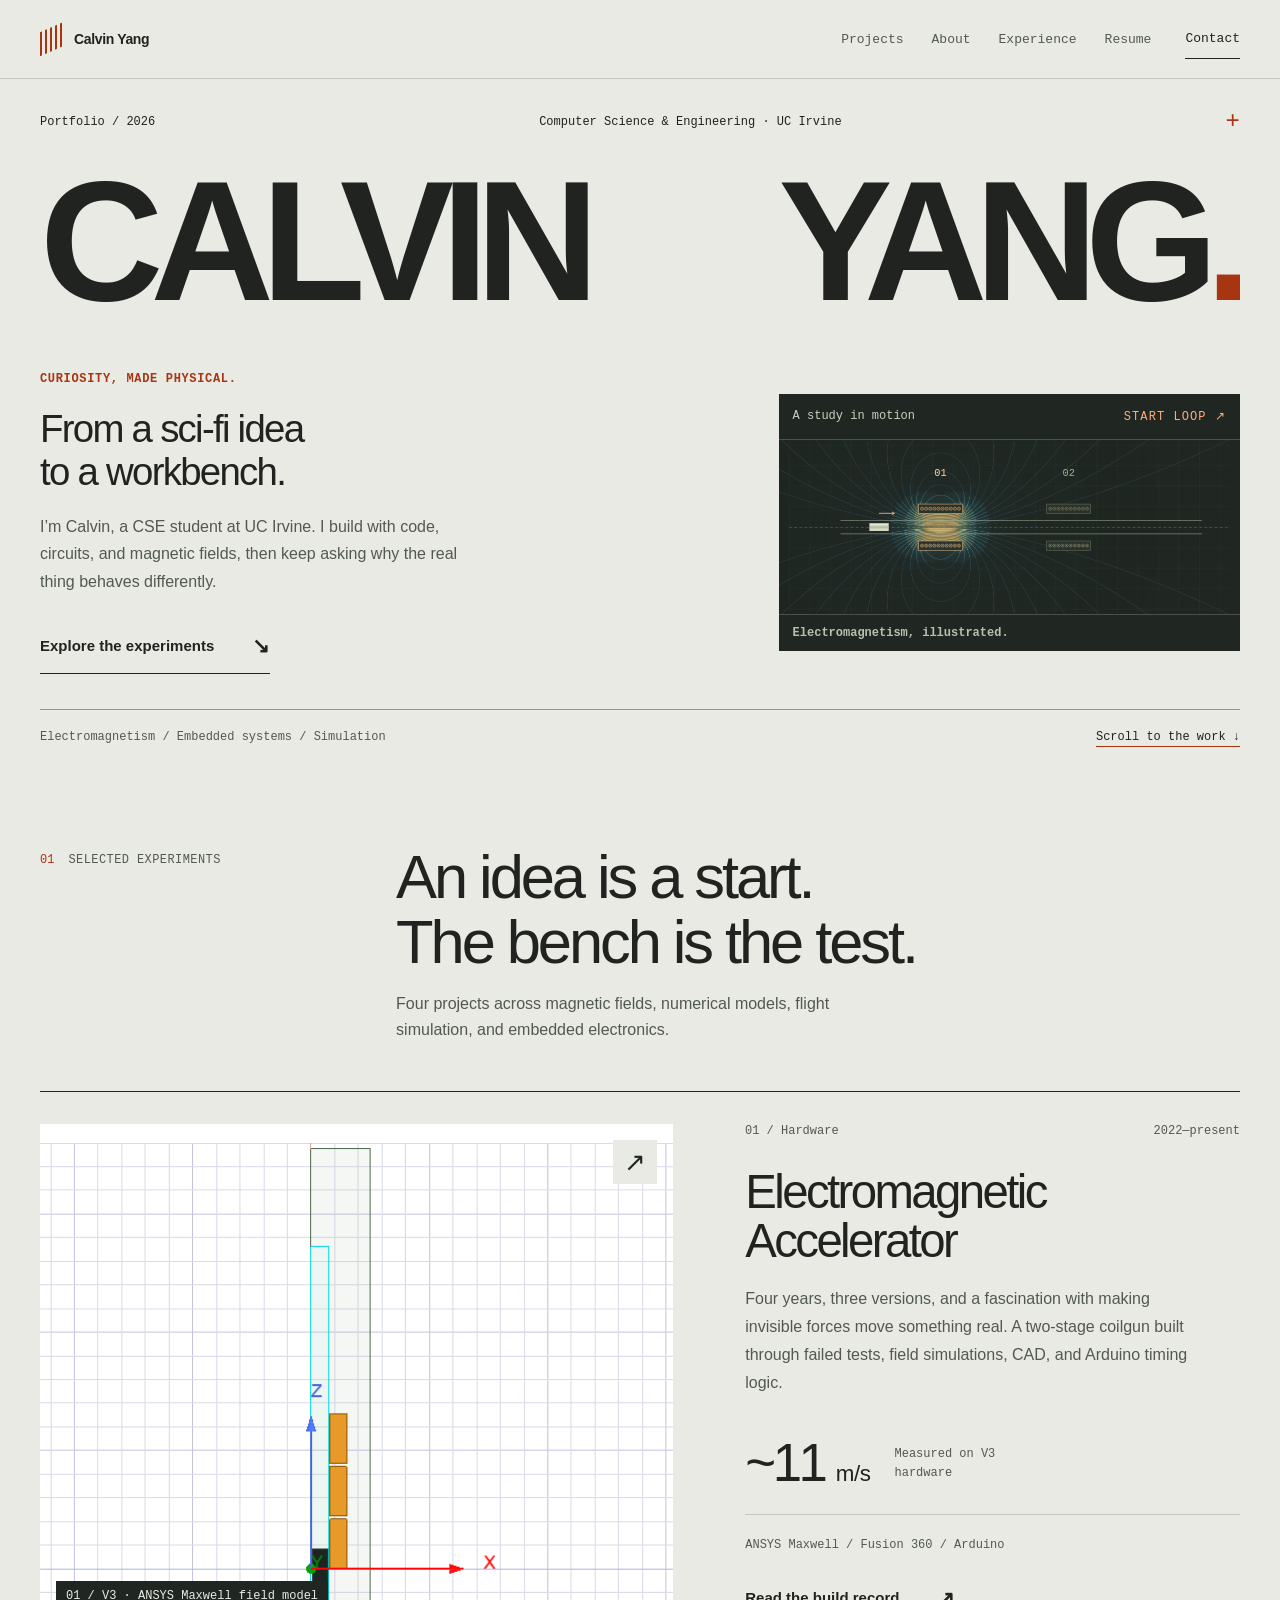
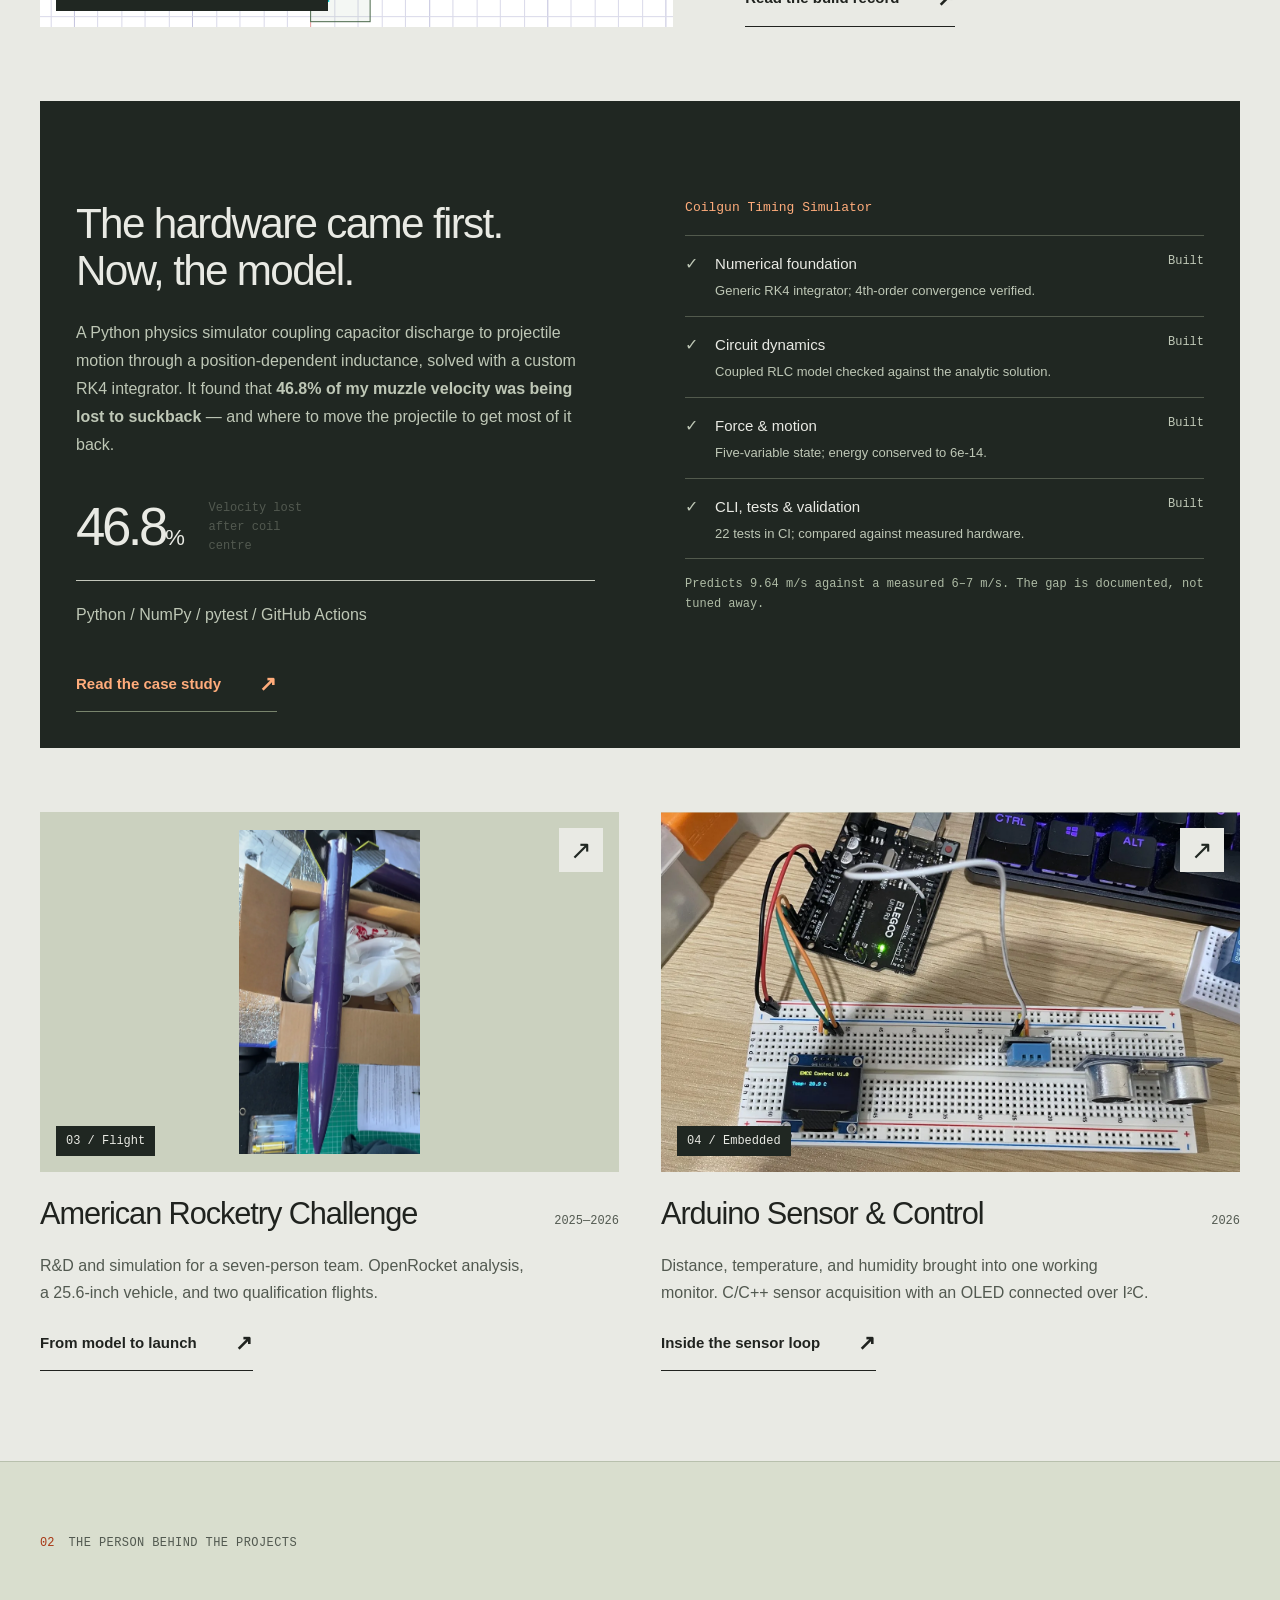
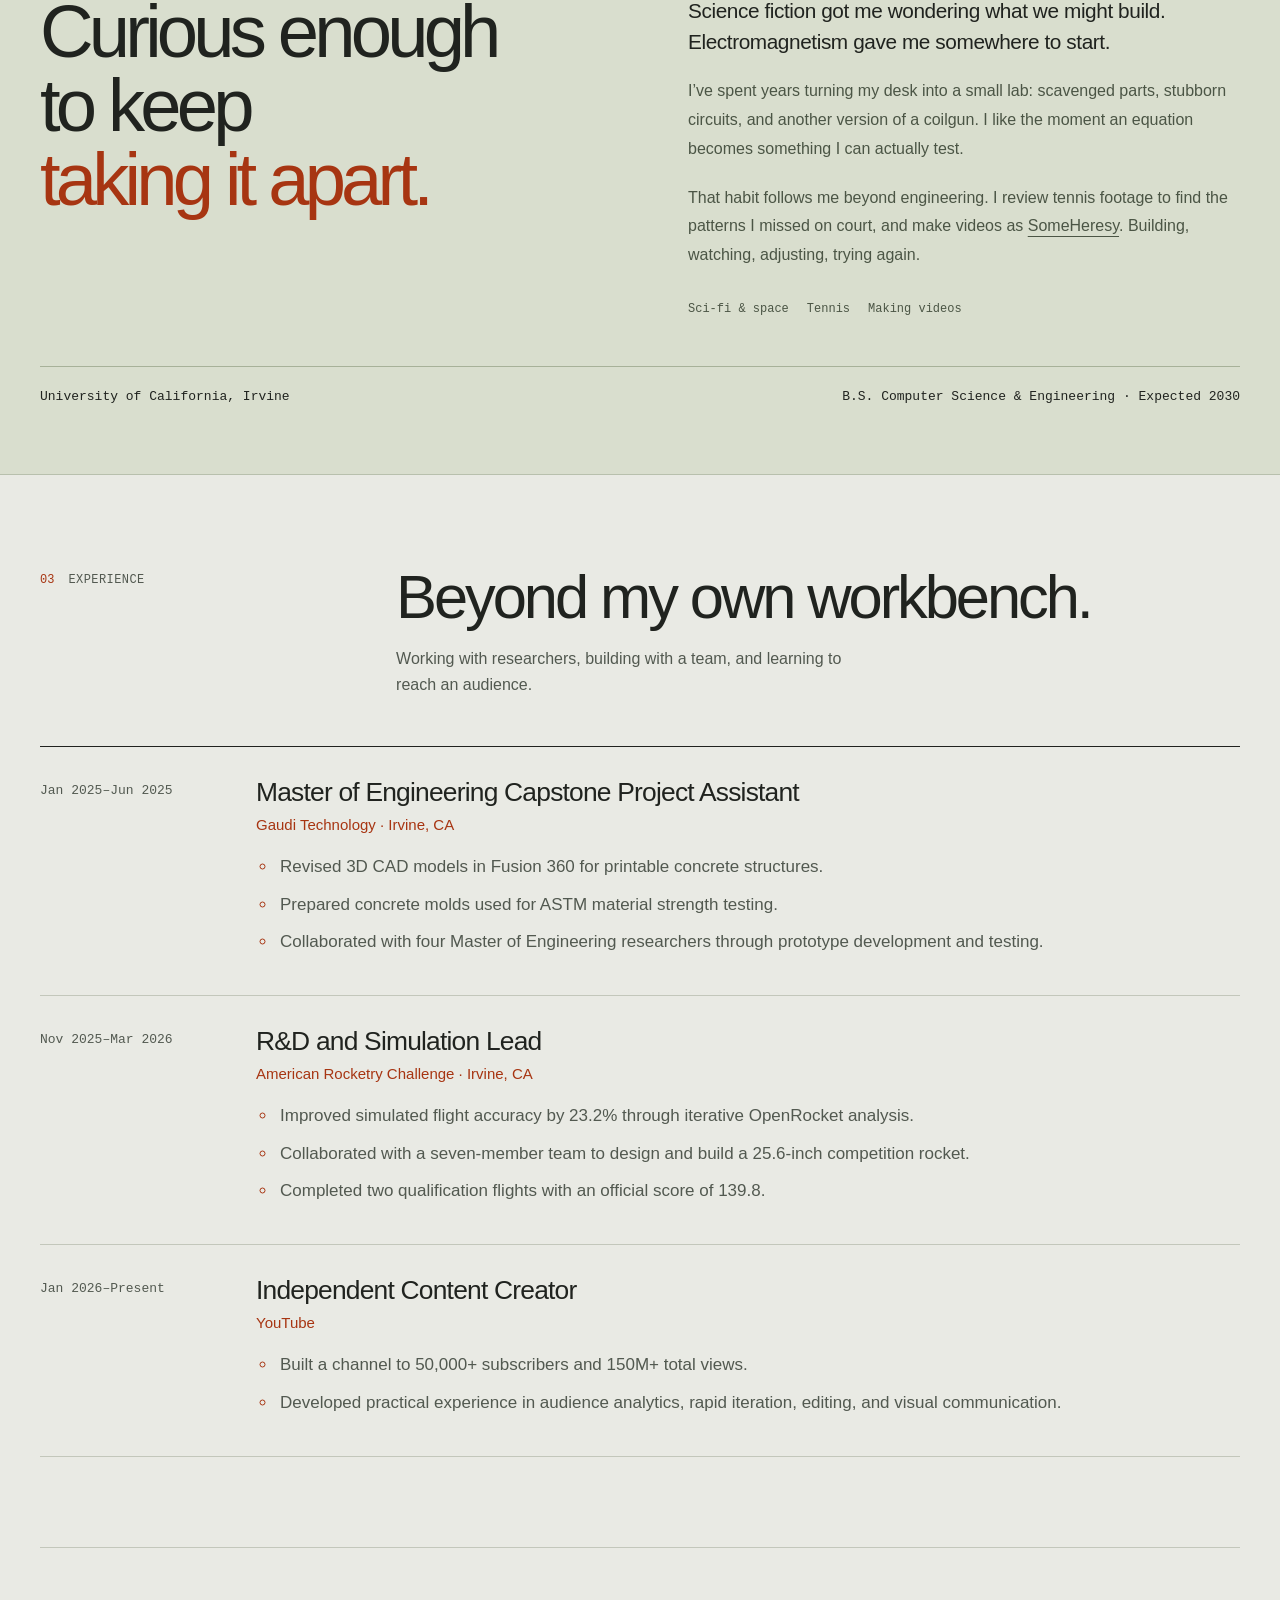
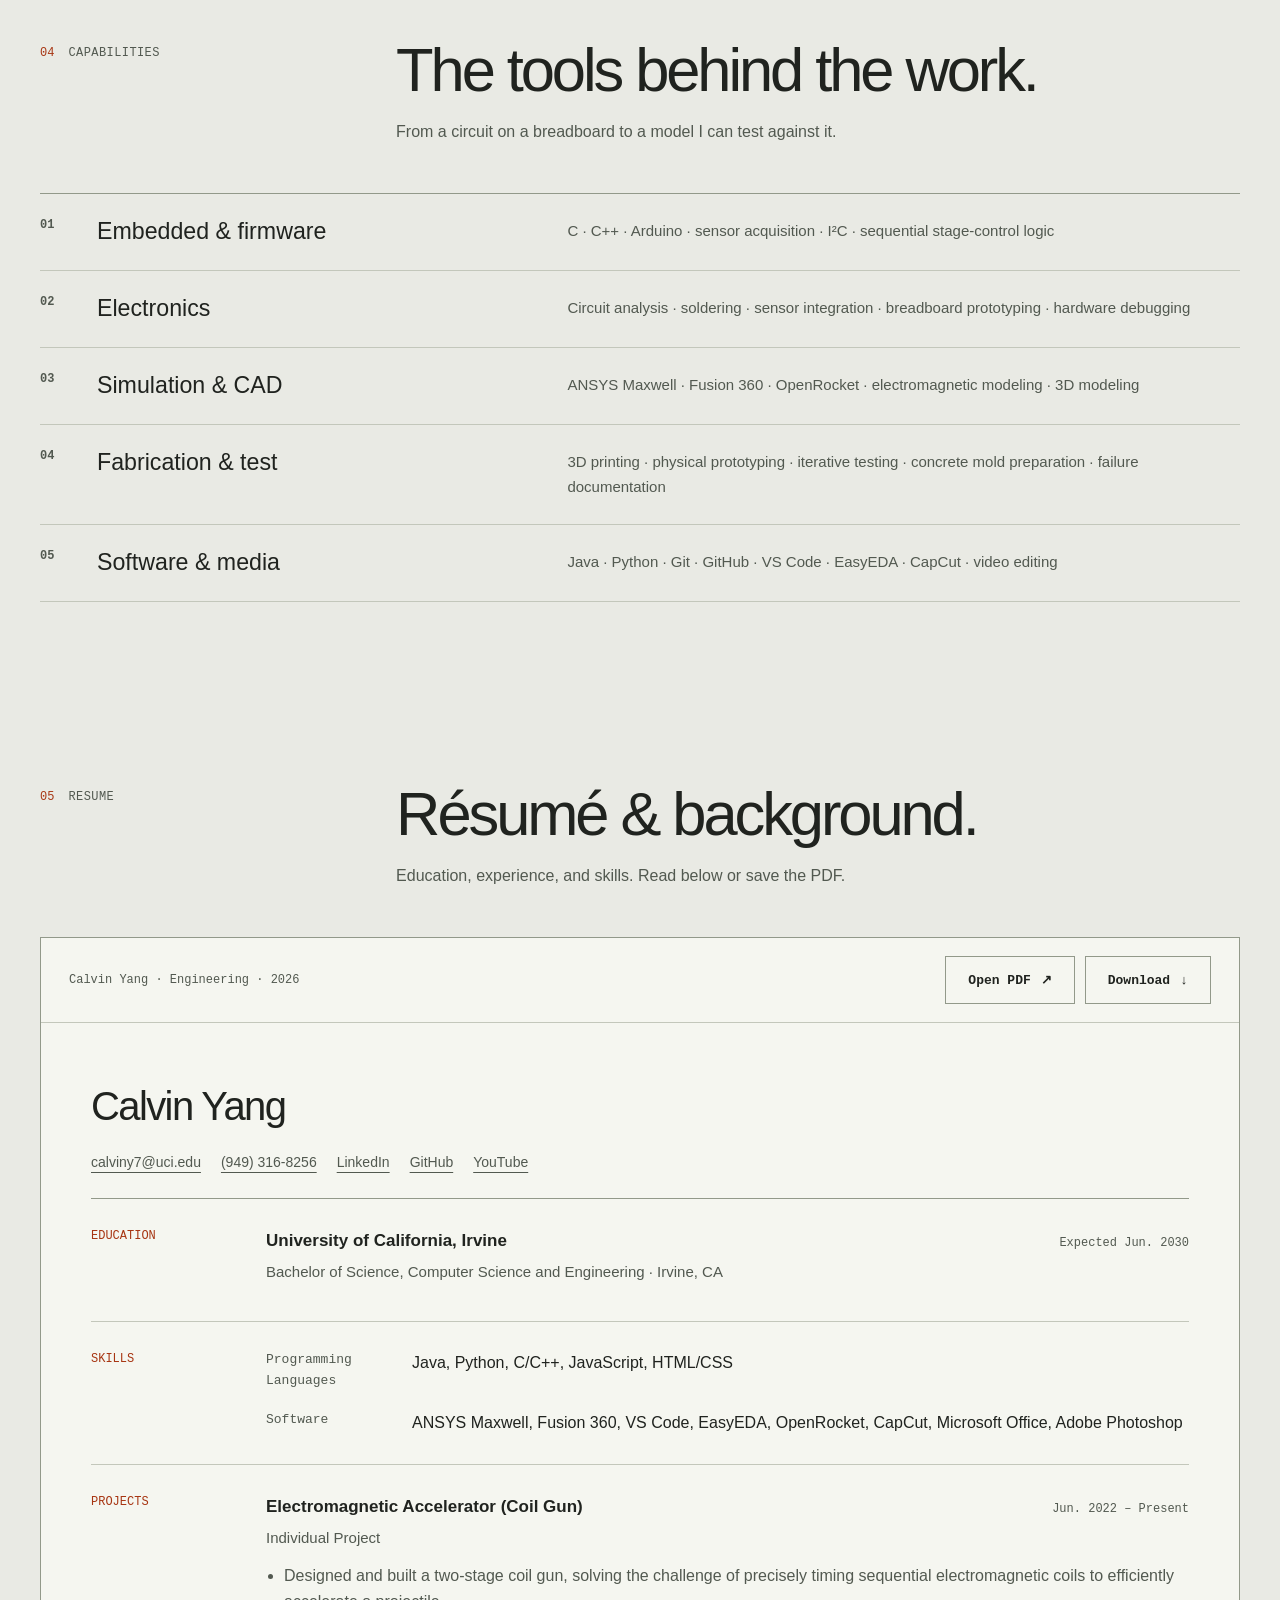
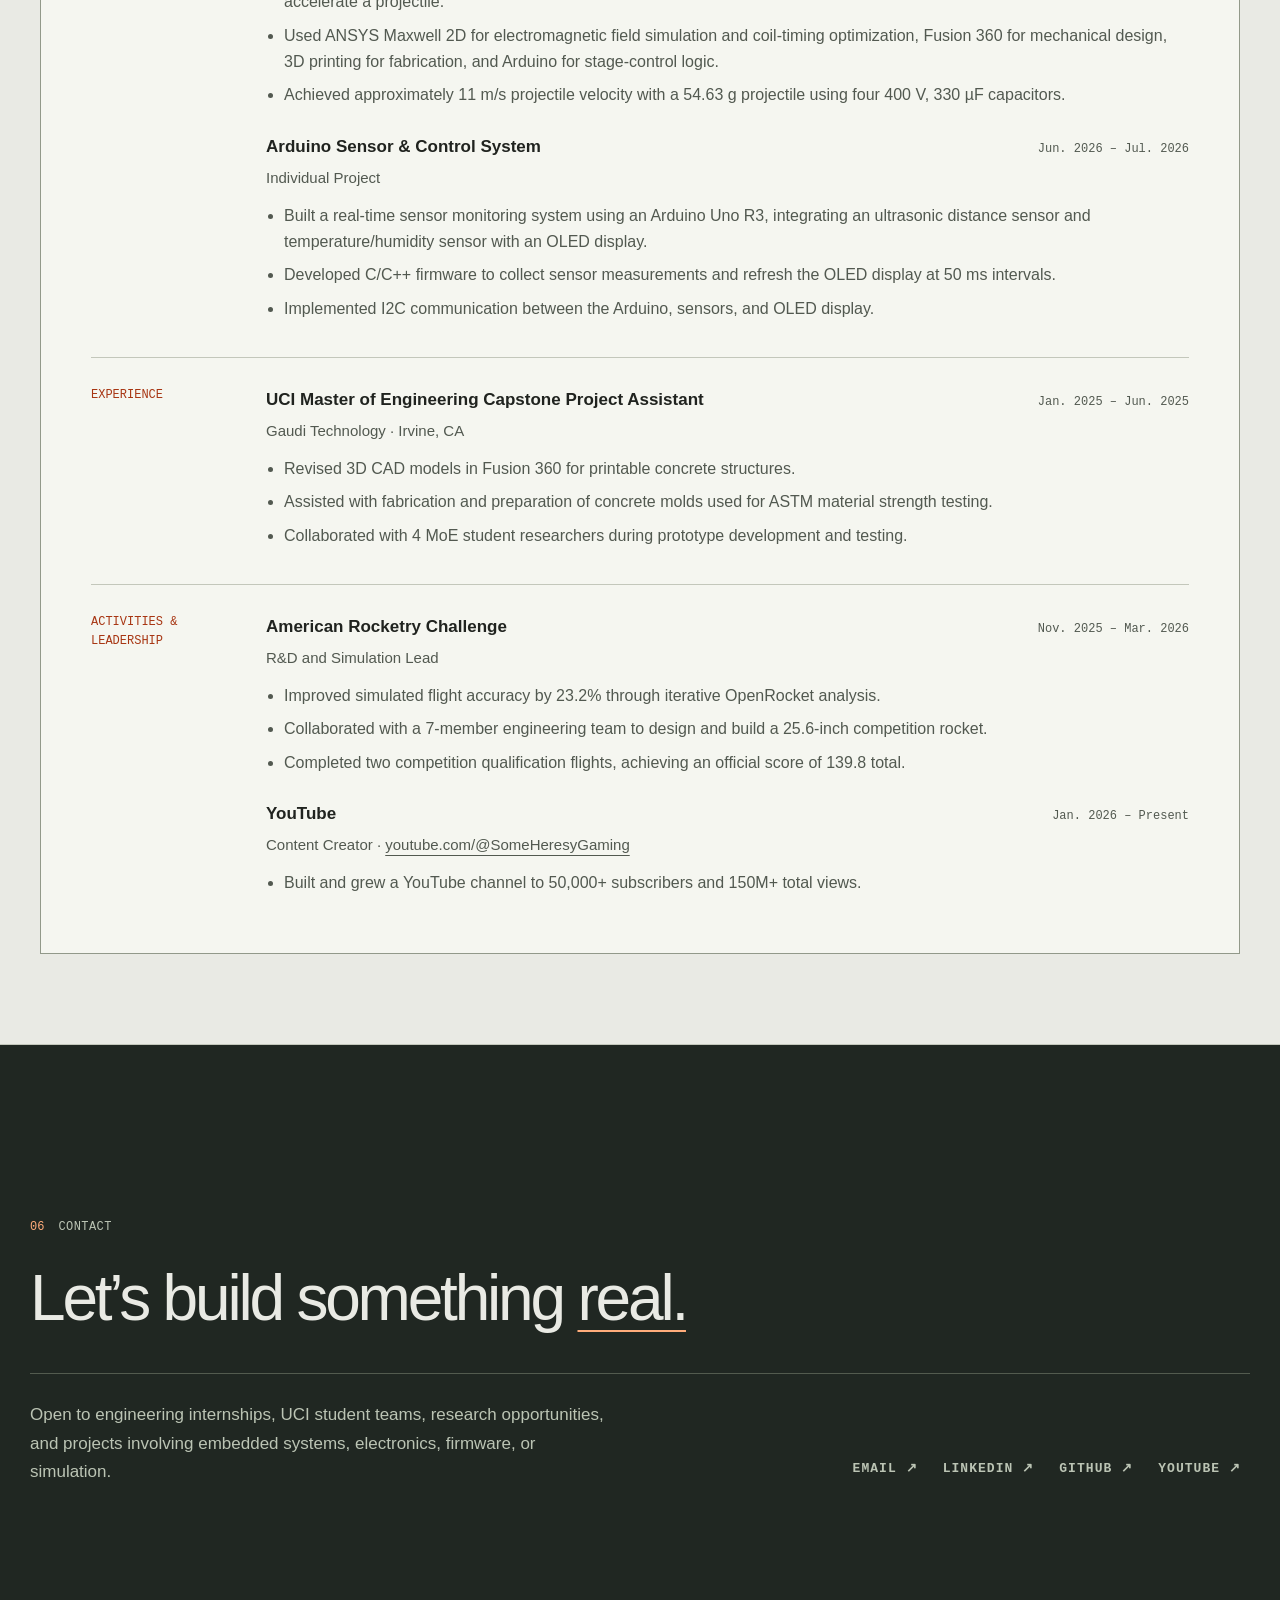
==== commit 27fc36c4: "Add coilgun simulator case study" ====
--- a/index.html
+++ b/index.html
@@ -86,12 +86,12 @@
       <div class="section-heading"><div><span class="section-number">01</span><span class="section-label">Selected experiments</span></div><div><h2 id="projects-title">An idea is a start.<br>The bench is the test.</h2><p>Four projects across magnetic fields, numerical models, flight simulation, and embedded electronics.</p></div></div>
       <article class="experiment experiment-featured">
         <a class="experiment-image" data-project-image="electromagnetic-accelerator" href="projects/electromagnetic-accelerator.html" aria-label="Explore the Electromagnetic Accelerator"><img src="assets/coilgun/version3/sim-model-cover.png" alt="ANSYS Maxwell axisymmetric model of the two-stage accelerator: copper coil sections in orange, the steel projectile at the origin, and the surrounding air region" loading="lazy" width="932" height="536"><span class="photo-index">01 / V3 · ANSYS Maxwell field model</span><span class="image-arrow" aria-hidden="true">↗</span></a>
-        <div class="experiment-copy"><div class="experiment-top"><span>01 / Hardware</span><span>2022—present</span></div><h3 data-project-title="electromagnetic-accelerator"><a href="projects/electromagnetic-accelerator.html">Electromagnetic<br>Accelerator</a></h3><p>Four years, three versions, and a fascination with making invisible forces move something real. A two-stage coilgun built through failed tests, field simulations, CAD, and Arduino timing logic.</p><div class="measured-result"><strong>~16 <span>m/s</span></strong><span>Measured on V3 hardware</span></div><p class="materials">ANSYS Maxwell / Fusion 360 / Arduino</p><a class="text-link" href="projects/electromagnetic-accelerator.html">Read the build record <span aria-hidden="true">↗</span></a></div>
+        <div class="experiment-copy"><div class="experiment-top"><span>01 / Hardware</span><span>2022—present</span></div><h3 data-project-title="electromagnetic-accelerator"><a href="projects/electromagnetic-accelerator.html">Electromagnetic<br>Accelerator</a></h3><p>Four years, three versions, and a fascination with making invisible forces move something real. A two-stage coilgun built through failed tests, field simulations, CAD, and Arduino timing logic.</p><div class="measured-result"><strong>~11 <span>m/s</span></strong><span>Measured on V3 hardware</span></div><p class="materials">ANSYS Maxwell / Fusion 360 / Arduino</p><a class="text-link" href="projects/electromagnetic-accelerator.html">Read the build record <span aria-hidden="true">↗</span></a></div>
       </article>
       <article class="simulator-work" id="simulator" aria-labelledby="simulator-title">
-        <div class="simulator-heading"><span class="section-label">02 / Software</span><span class="work-status">In progress · September 2026</span></div>
-        <div class="simulator-layout"><div><h3 id="simulator-title">The hardware came first. <br>Now, the model.</h3><p>A Python coilgun timing simulator, built from the physics up. The goal is a terminal tool that takes geometry and circuit inputs and predicts when each stage should switch.</p><a class="text-link" href="https://github.com/SomeHeresy/Coilgun-Simulator" target="_blank" rel="noopener noreferrer">Follow the simulator <span aria-hidden="true">↗</span></a></div>
-        <div class="model-notes"><p class="model-name">Coilgun Timing Simulator</p><ol class="model-progress"><li><span class="progress-mark" aria-hidden="true">✓</span><div><strong>Numerical foundation</strong><p>Generic RK4 integrator; RC decay check.</p></div><span class="state-word">Built</span></li><li><span class="progress-mark" aria-hidden="true">✓</span><div><strong>Circuit dynamics</strong><p>Coupled RLC model; energy decay check.</p></div><span class="state-word">Built</span></li><li class="next-step"><span class="progress-mark" aria-hidden="true">↗</span><div><strong>Force &amp; motion</strong><p>Magnetic force and projectile state.</p></div><span class="state-word">Next</span></li><li><span class="progress-mark" aria-hidden="true">○</span><div><strong>Timing, CLI &amp; validation</strong><p>Compare predictions with measured hardware.</p></div><span class="state-word">Planned</span></li></ol><p class="model-footnote">Early prototype. No end-to-end velocity prediction yet.</p></div></div>
+        <div class="simulator-heading"><span class="section-label">02 / Software</span><span class="work-status">Complete · September 2026</span></div>
+        <div class="simulator-layout"><div><h3 id="simulator-title">The hardware came first. <br>Now, the model.</h3><p>A Python physics simulator coupling capacitor discharge to projectile motion through a position-dependent inductance, solved with a custom RK4 integrator. It found that <strong>46.8% of my muzzle velocity was being lost to suckback</strong> — and where to move the projectile to get most of it back.</p><div class="measured-result"><strong>46.8<span>%</span></strong><span>Velocity lost after coil centre</span></div><p class="materials">Python / NumPy / pytest / GitHub Actions</p><a class="text-link" href="projects/coilgun-simulator.html">Read the case study <span aria-hidden="true">↗</span></a></div>
+        <div class="model-notes"><p class="model-name">Coilgun Timing Simulator</p><ol class="model-progress"><li><span class="progress-mark" aria-hidden="true">✓</span><div><strong>Numerical foundation</strong><p>Generic RK4 integrator; 4th-order convergence verified.</p></div><span class="state-word">Built</span></li><li><span class="progress-mark" aria-hidden="true">✓</span><div><strong>Circuit dynamics</strong><p>Coupled RLC model checked against the analytic solution.</p></div><span class="state-word">Built</span></li><li><span class="progress-mark" aria-hidden="true">✓</span><div><strong>Force &amp; motion</strong><p>Five-variable state; energy conserved to 6e-14.</p></div><span class="state-word">Built</span></li><li><span class="progress-mark" aria-hidden="true">✓</span><div><strong>CLI, tests &amp; validation</strong><p>22 tests in CI; compared against measured hardware.</p></div><span class="state-word">Built</span></li></ol><p class="model-footnote">Predicts 9.64 m/s against a measured 6–7 m/s. The gap is documented, not tuned away.</p></div></div>
       </article>
       <div class="secondary-work">
         <article class="experiment-secondary"><a class="secondary-image rocket-photo" data-project-image="american-rocketry-challenge" href="projects/american-rocketry-challenge.html" aria-label="Explore American Rocketry Challenge"><img src="assets/ARC Project/rocket body.webp" alt="The team’s purple competition rocket" loading="lazy" width="806" height="1438"><span class="photo-index">03 / Flight</span><span class="image-arrow" aria-hidden="true">↗</span></a><div class="secondary-title"><h3 data-project-title="american-rocketry-challenge"><a href="projects/american-rocketry-challenge.html">American Rocketry Challenge</a></h3><span>2025—2026</span></div><p>R&amp;D and simulation for a seven-person team. OpenRocket analysis, a 25.6-inch vehicle, and two qualification flights.</p><a class="text-link" href="projects/american-rocketry-challenge.html">From model to launch <span aria-hidden="true">↗</span></a></article>
@@ -182,7 +182,7 @@
                 <ul>
                   <li>Designed and built a two-stage coil gun, solving the challenge of precisely timing sequential electromagnetic coils to efficiently accelerate a projectile.</li>
                   <li>Used ANSYS Maxwell 2D for electromagnetic field simulation and coil-timing optimization, Fusion 360 for mechanical design, 3D printing for fabrication, and Arduino for stage-control logic.</li>
-                  <li>Achieved approximately 16 m/s projectile velocity with a 54.63 g projectile using four 400 V, 330 µF capacitors.</li>
+                  <li>Achieved approximately 11 m/s projectile velocity with a 54.63 g projectile using four 400 V, 330 µF capacitors.</li>
                 </ul>
               </div>
               <div class="resume-entry">
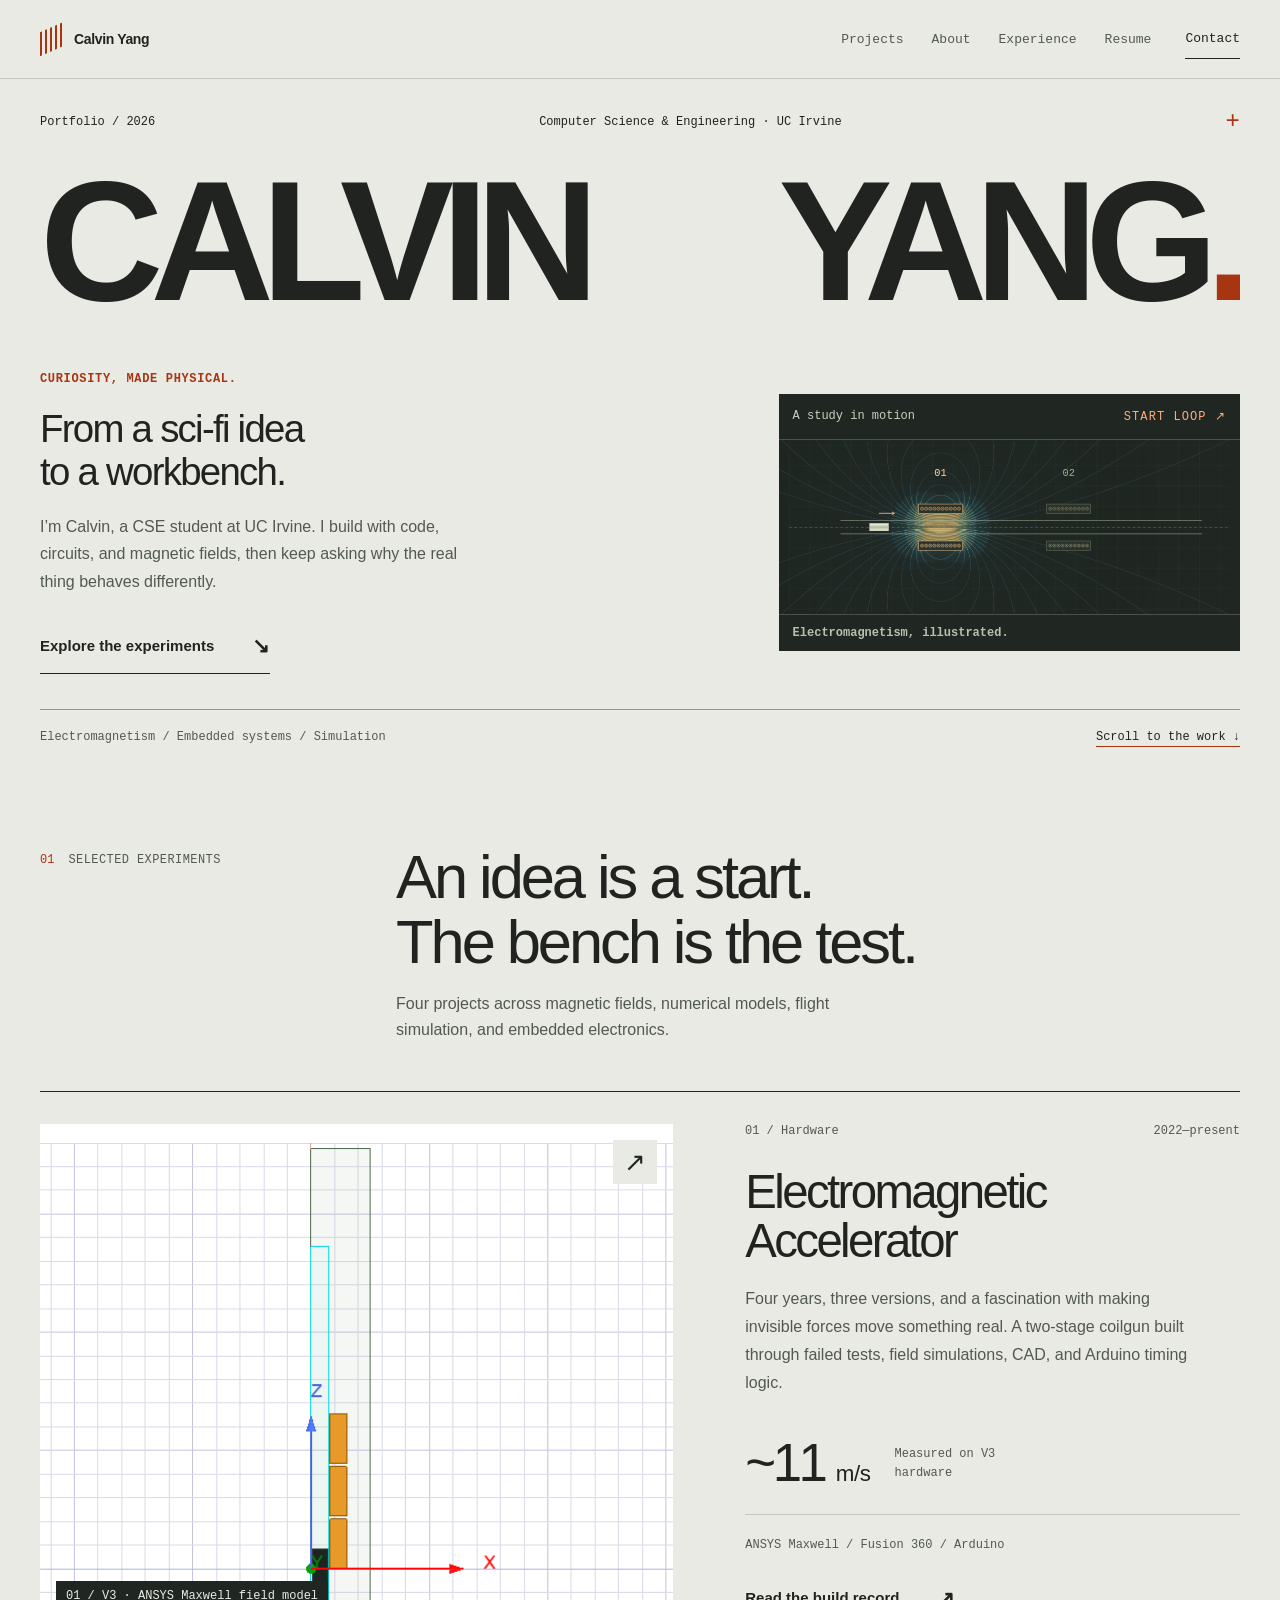
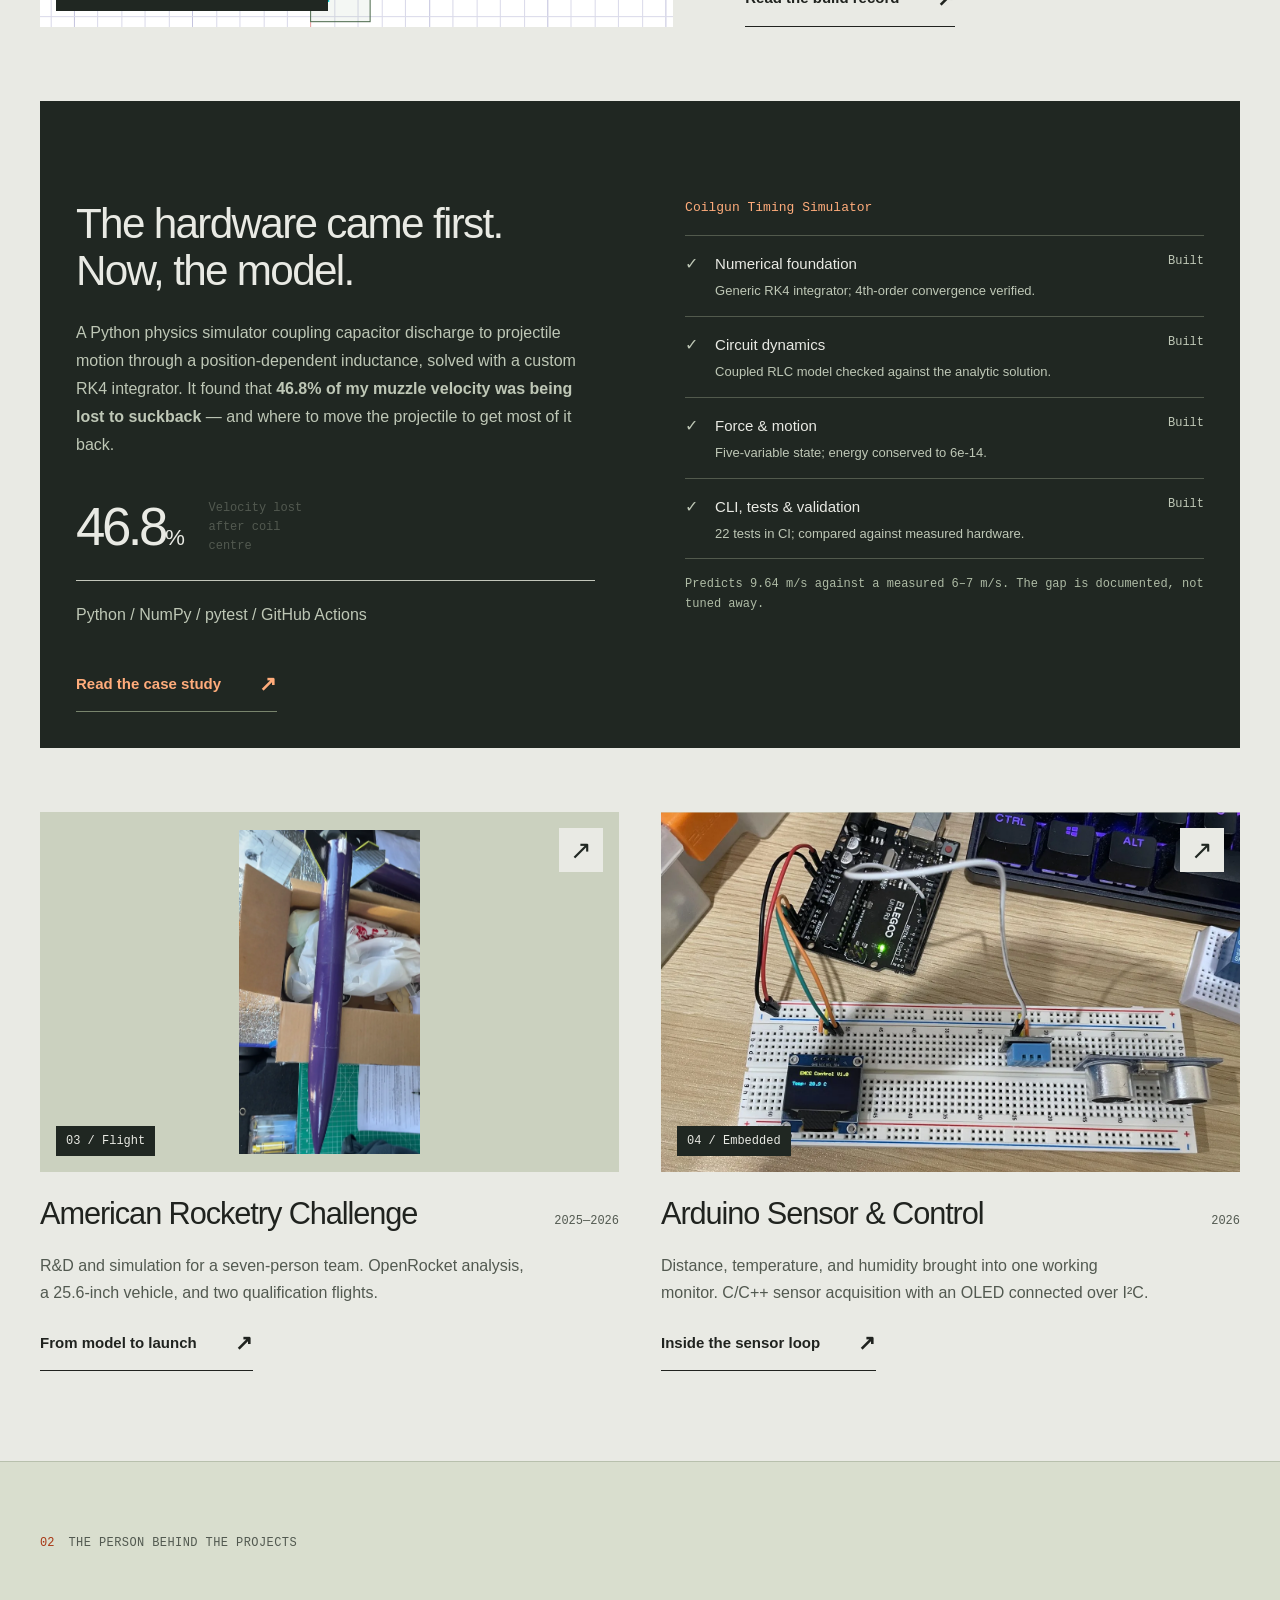
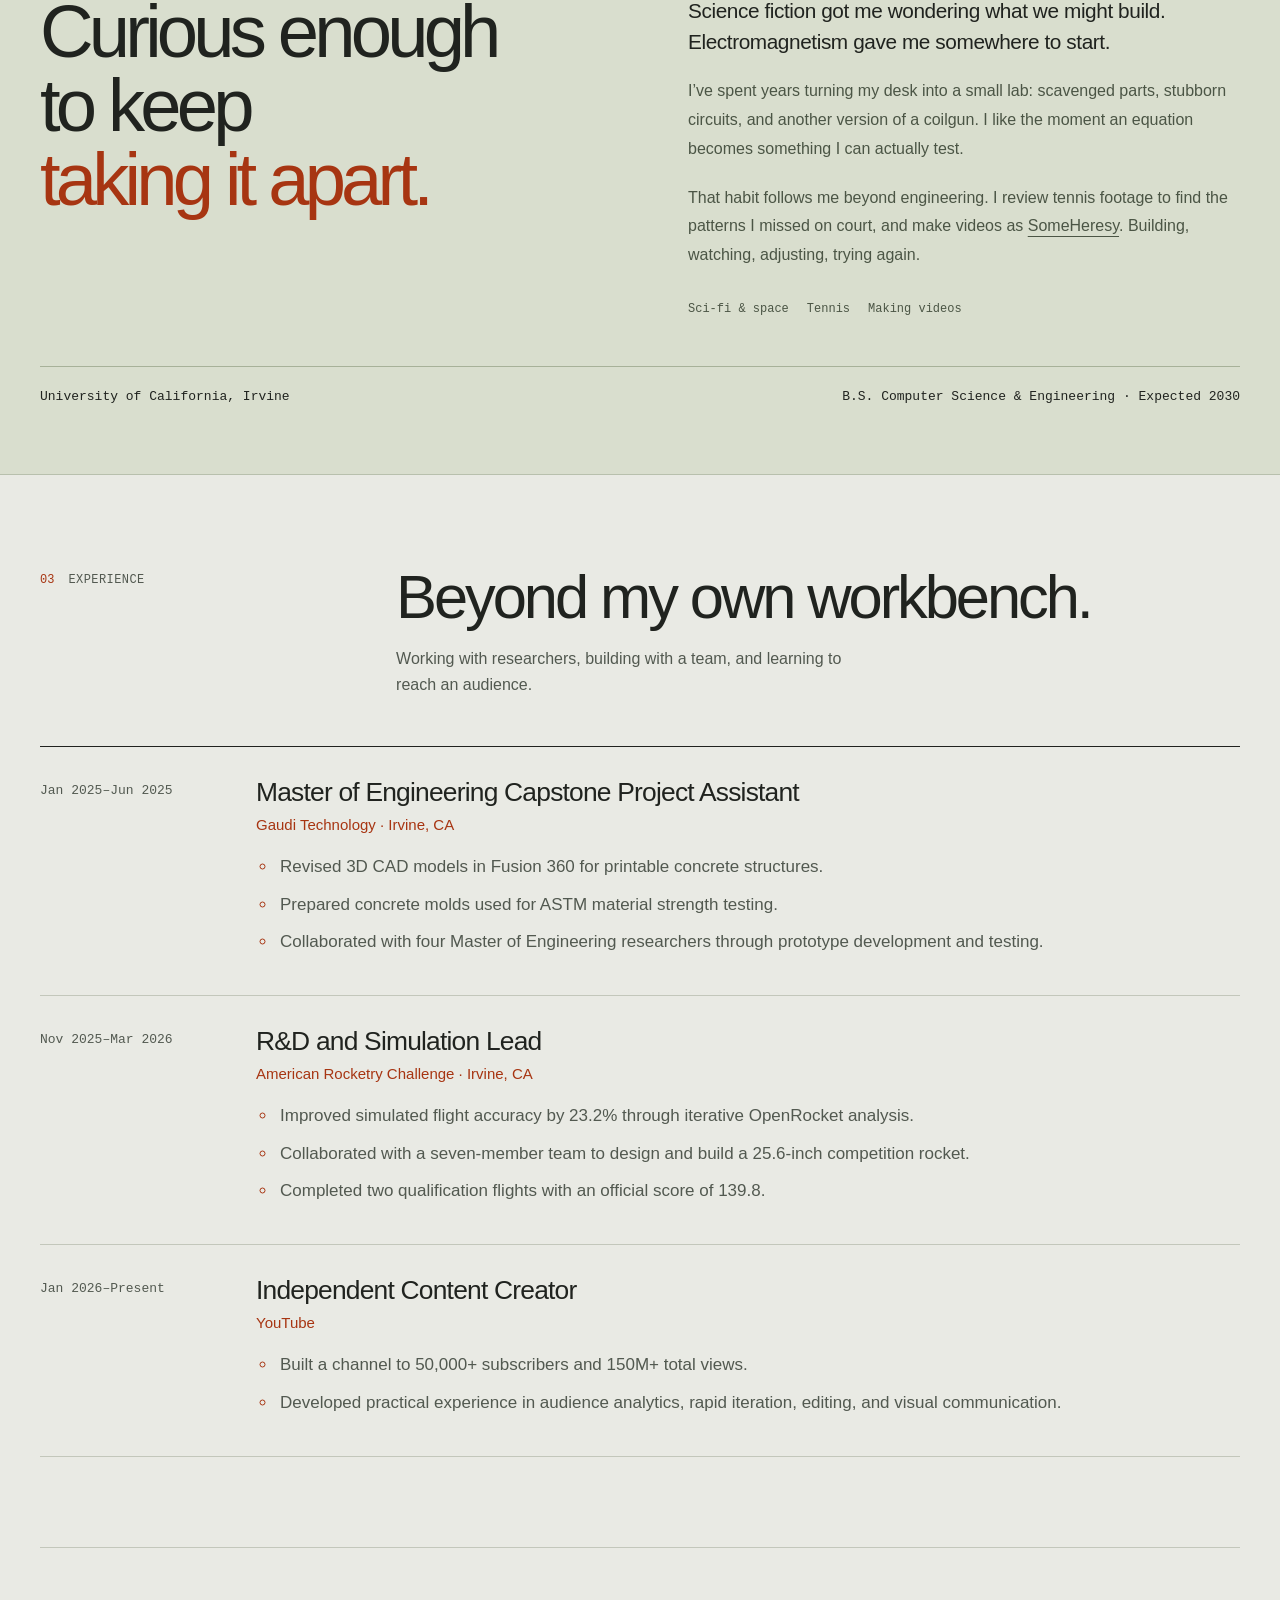
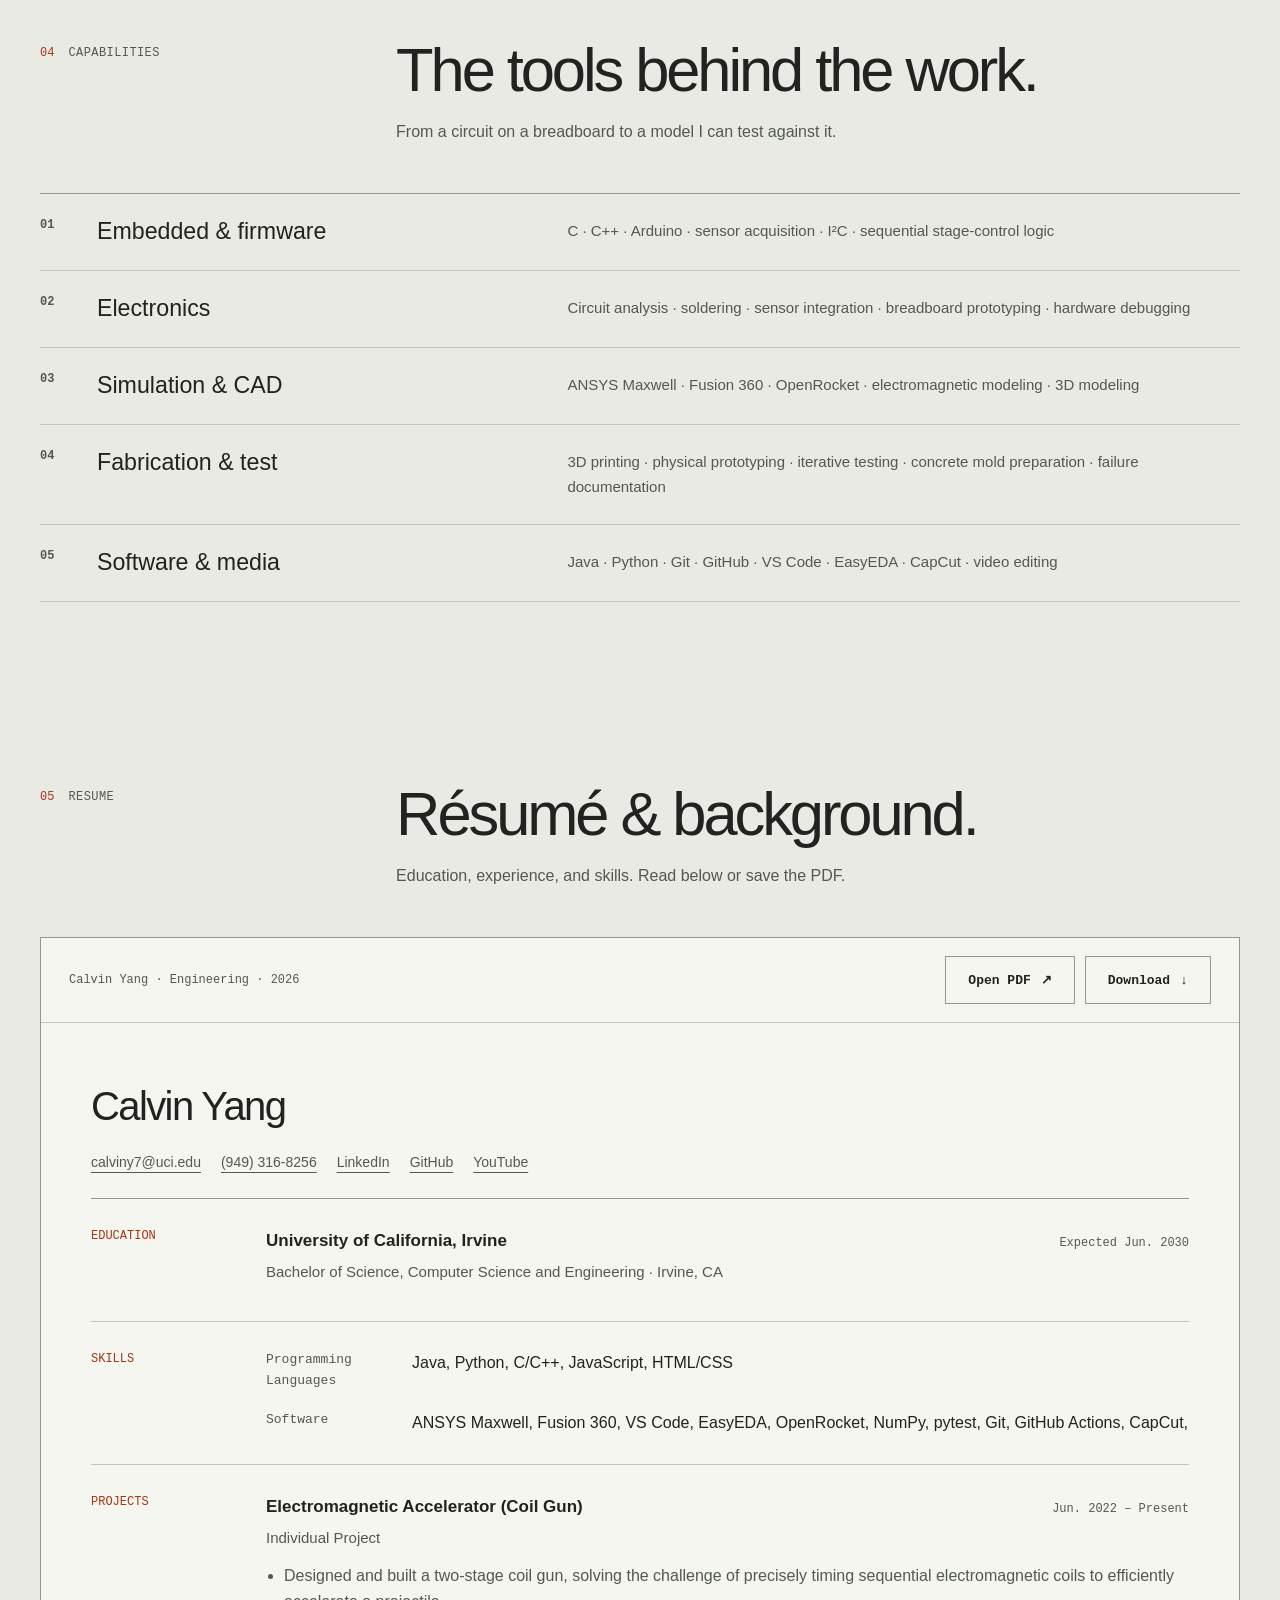
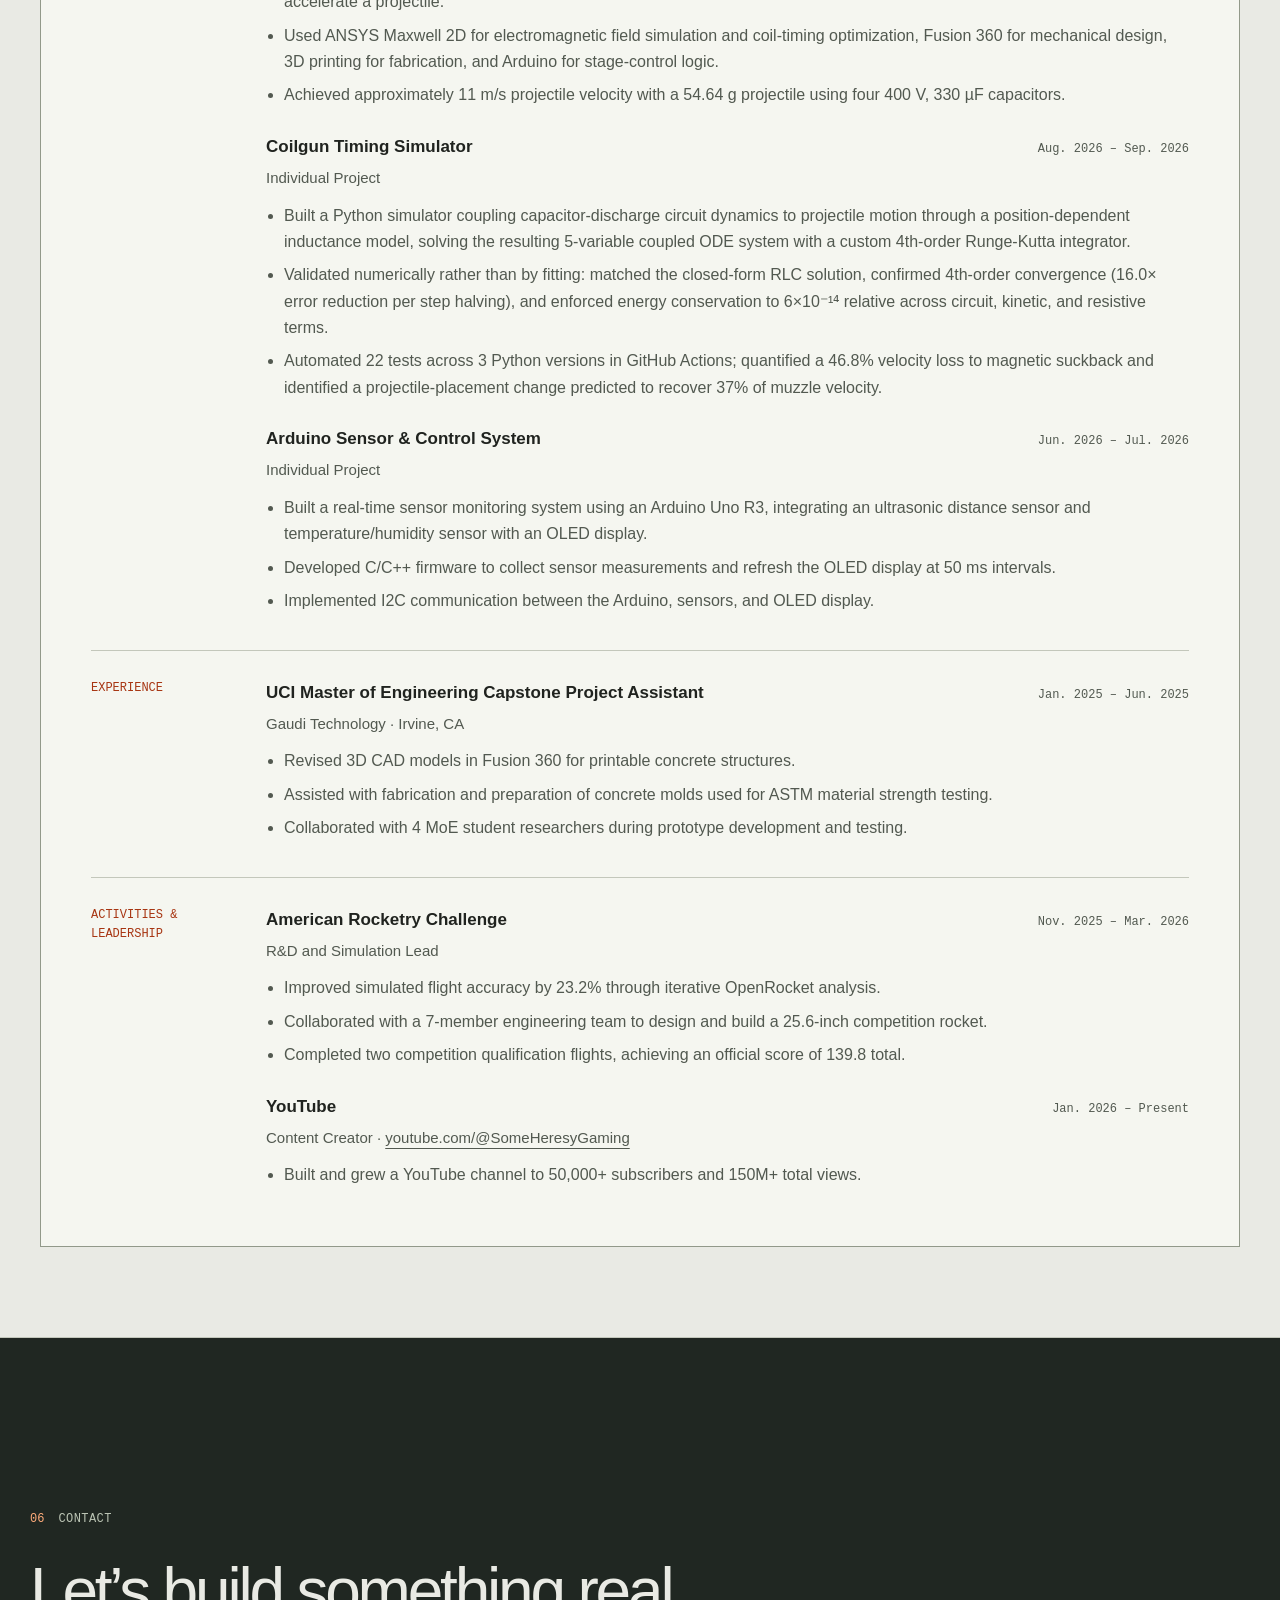
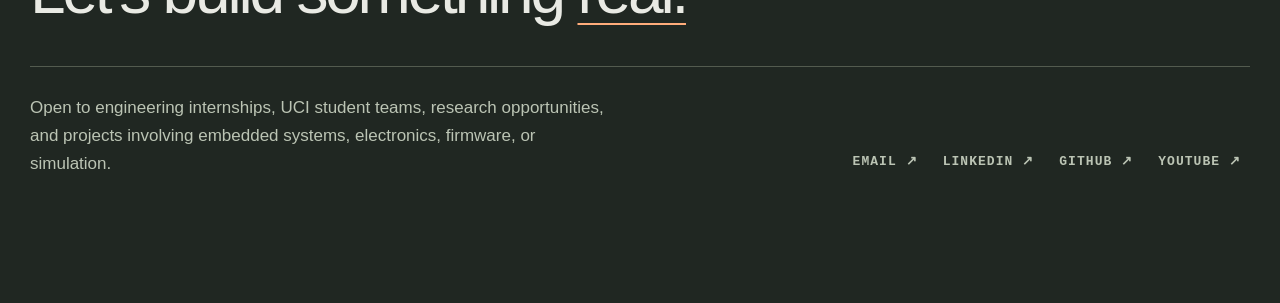
==== commit 84810d2f: "updated resume and project text description" ====
--- a/index.html
+++ b/index.html
@@ -168,7 +168,7 @@
             <div>
               <dl class="resume-skills">
                 <div><dt>Programming Languages</dt><dd>Java, Python, C/C++, JavaScript, HTML/CSS</dd></div>
-                <div><dt>Software</dt><dd>ANSYS Maxwell, Fusion 360, VS Code, EasyEDA, OpenRocket, CapCut, Microsoft Office, Adobe Photoshop</dd></div>
+                <div><dt>Software</dt><dd>ANSYS Maxwell, Fusion 360, VS Code, EasyEDA, OpenRocket, NumPy, pytest, Git, GitHub Actions, CapCut,</dd></div>
               </dl>
             </div>
           </div>
@@ -182,7 +182,16 @@
                 <ul>
                   <li>Designed and built a two-stage coil gun, solving the challenge of precisely timing sequential electromagnetic coils to efficiently accelerate a projectile.</li>
                   <li>Used ANSYS Maxwell 2D for electromagnetic field simulation and coil-timing optimization, Fusion 360 for mechanical design, 3D printing for fabrication, and Arduino for stage-control logic.</li>
-                  <li>Achieved approximately 11 m/s projectile velocity with a 54.63 g projectile using four 400 V, 330 µF capacitors.</li>
+                  <li>Achieved approximately 11 m/s projectile velocity with a 54.64 g projectile using four 400 V, 330 µF capacitors.</li>
+                </ul>
+              </div>
+              <div class="resume-entry">
+                <div class="resume-entry-head"><h5>Coilgun Timing Simulator</h5><span class="resume-when">Aug. 2026 – Sep. 2026</span></div>
+                <p class="resume-where">Individual Project</p>
+                <ul>
+                  <li>Built a Python simulator coupling capacitor-discharge circuit dynamics to projectile motion through a position-dependent inductance model, solving the resulting 5-variable coupled ODE system with a custom 4th-order Runge-Kutta integrator.</li>
+                  <li>Validated numerically rather than by fitting: matched the closed-form RLC solution, confirmed 4th-order convergence (16.0× error reduction per step halving), and enforced energy conservation to 6×10⁻¹⁴ relative across circuit, kinetic, and resistive terms.</li>
+                  <li>Automated 22 tests across 3 Python versions in GitHub Actions; quantified a 46.8% velocity loss to magnetic suckback and identified a projectile-placement change predicted to recover 37% of muzzle velocity.</li>
                 </ul>
               </div>
               <div class="resume-entry">
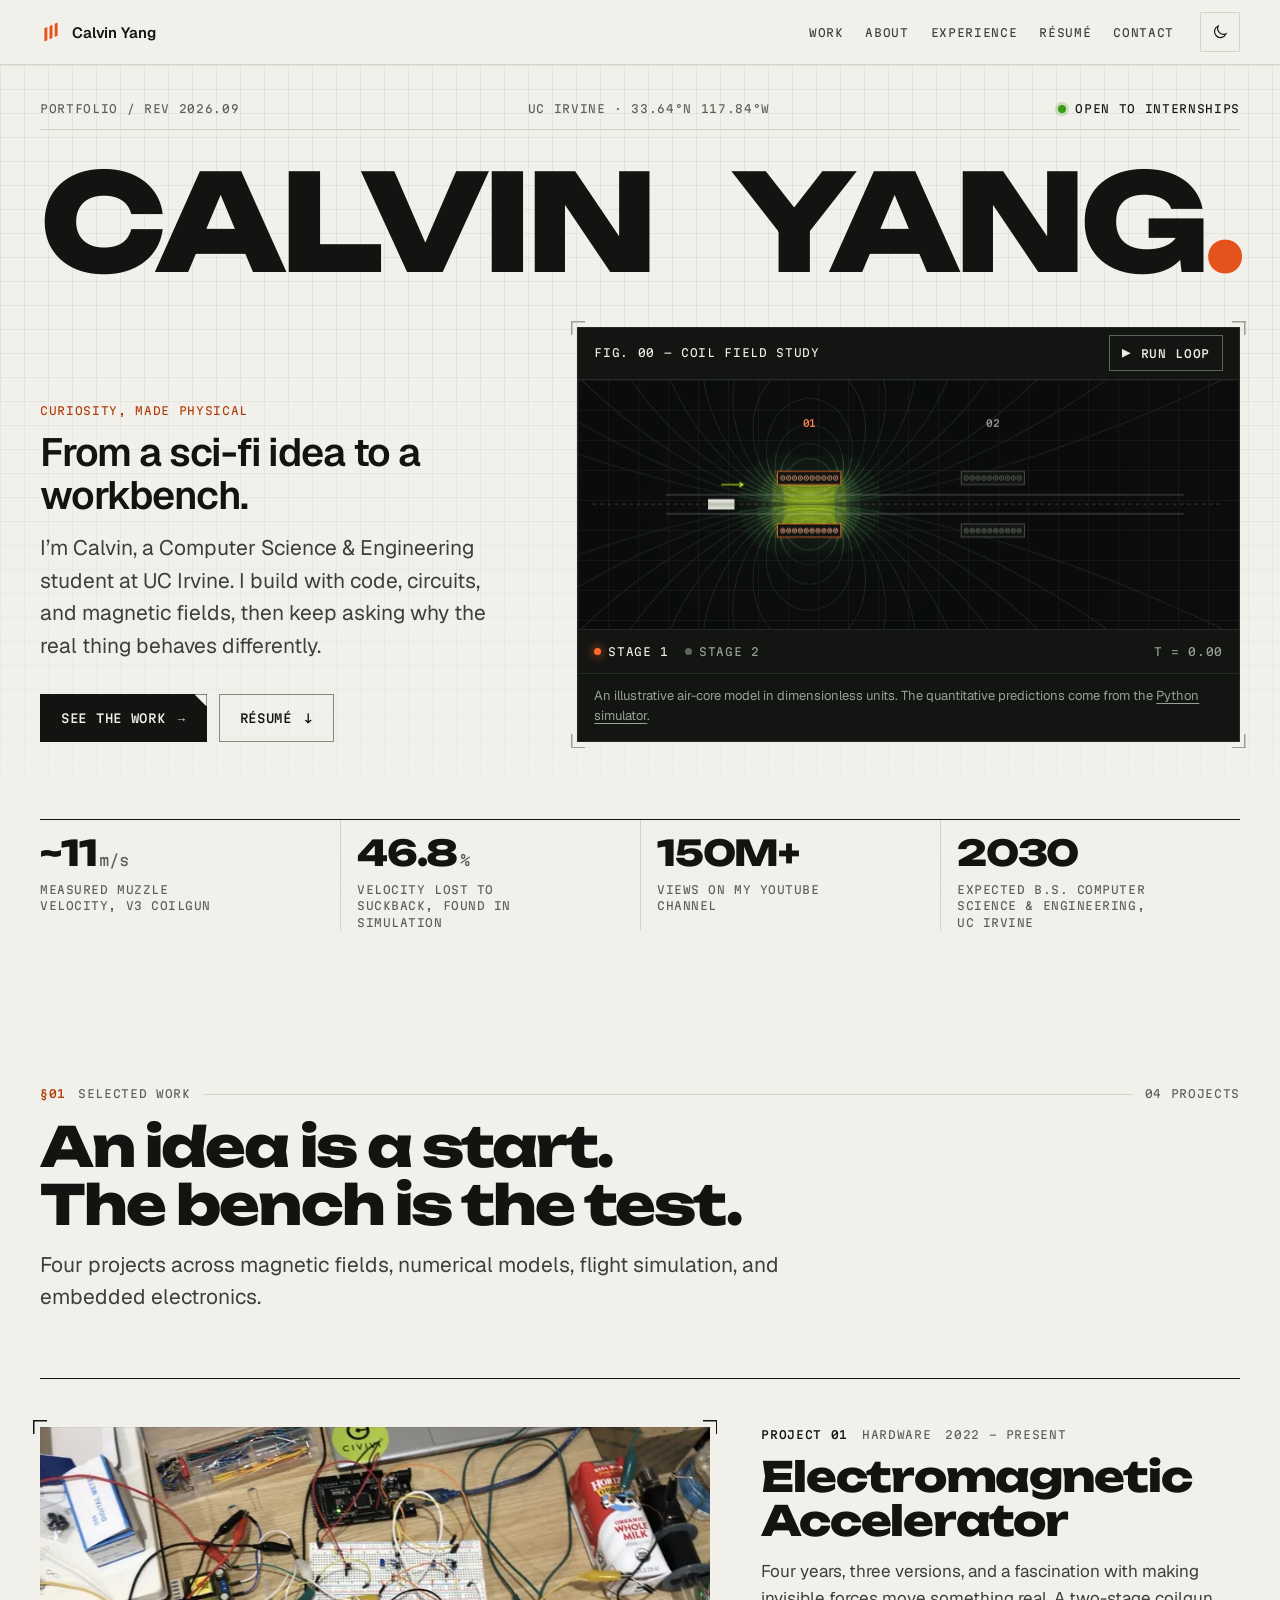
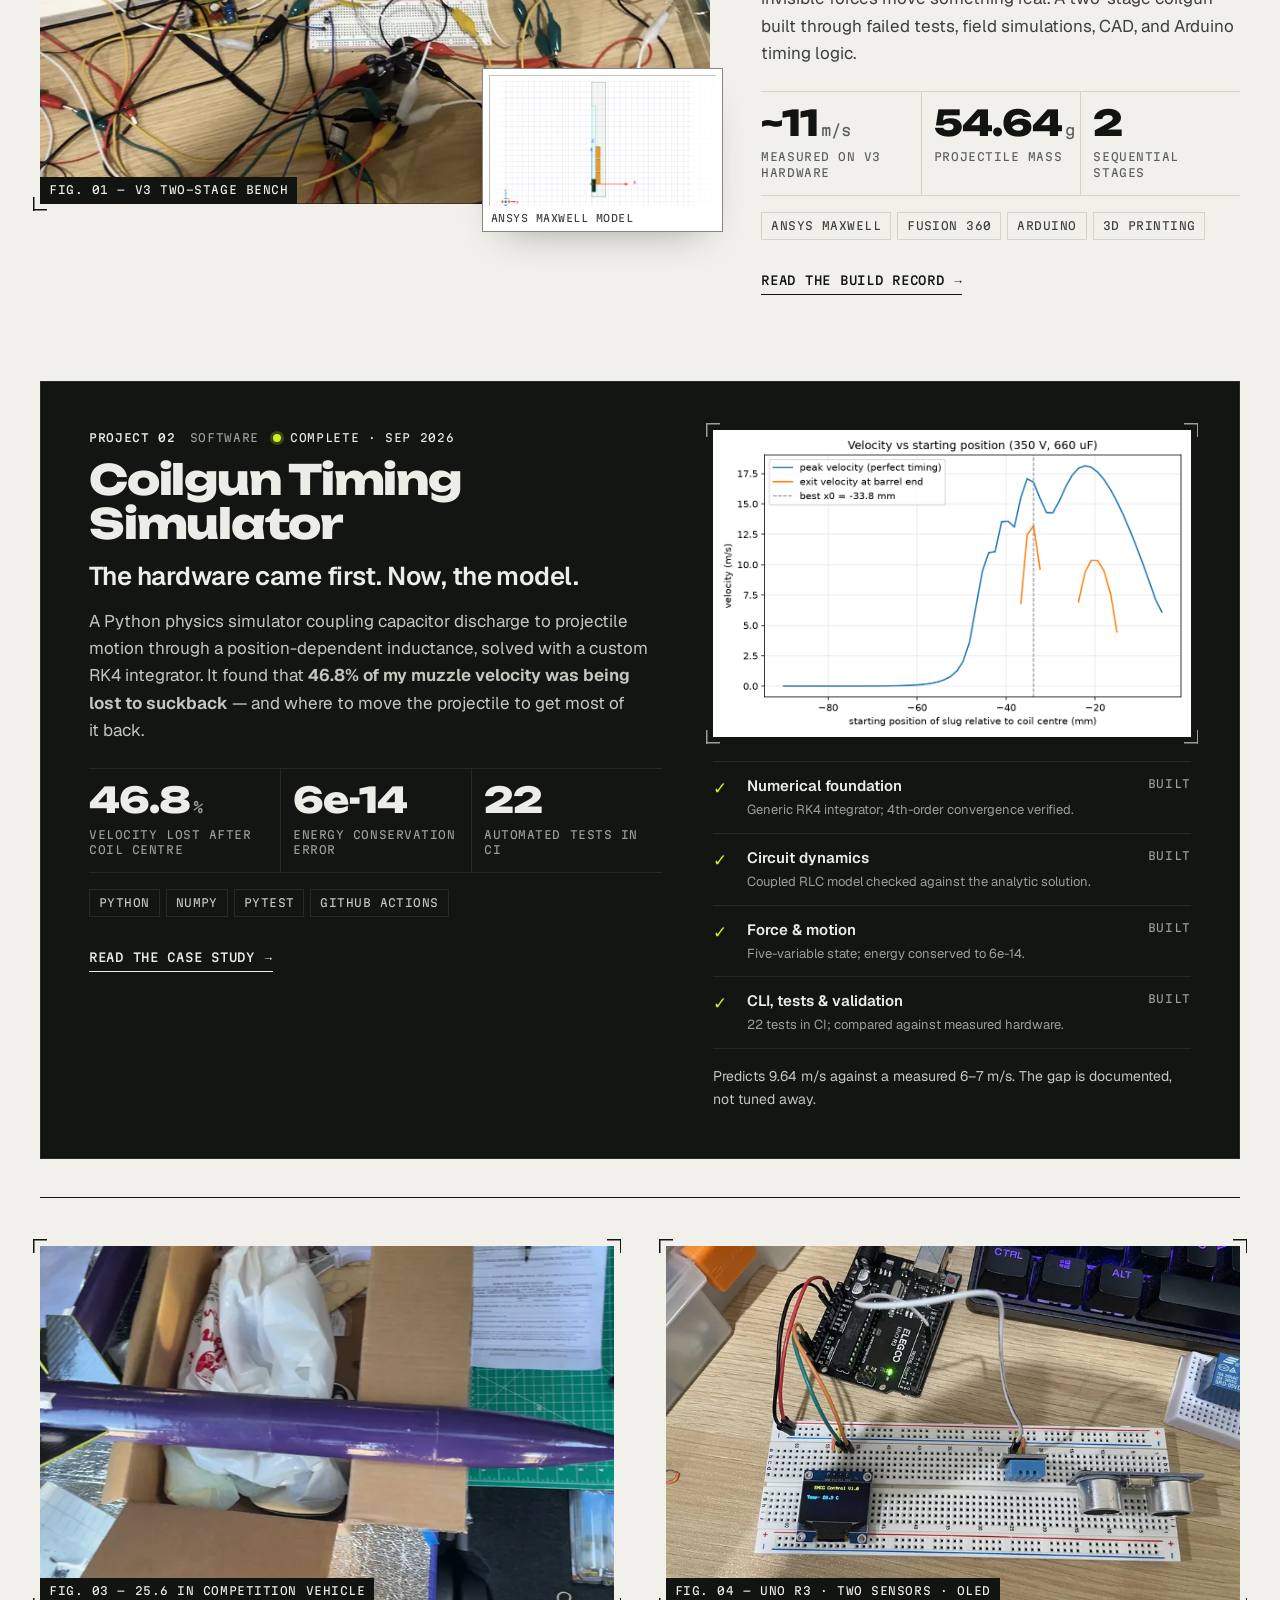
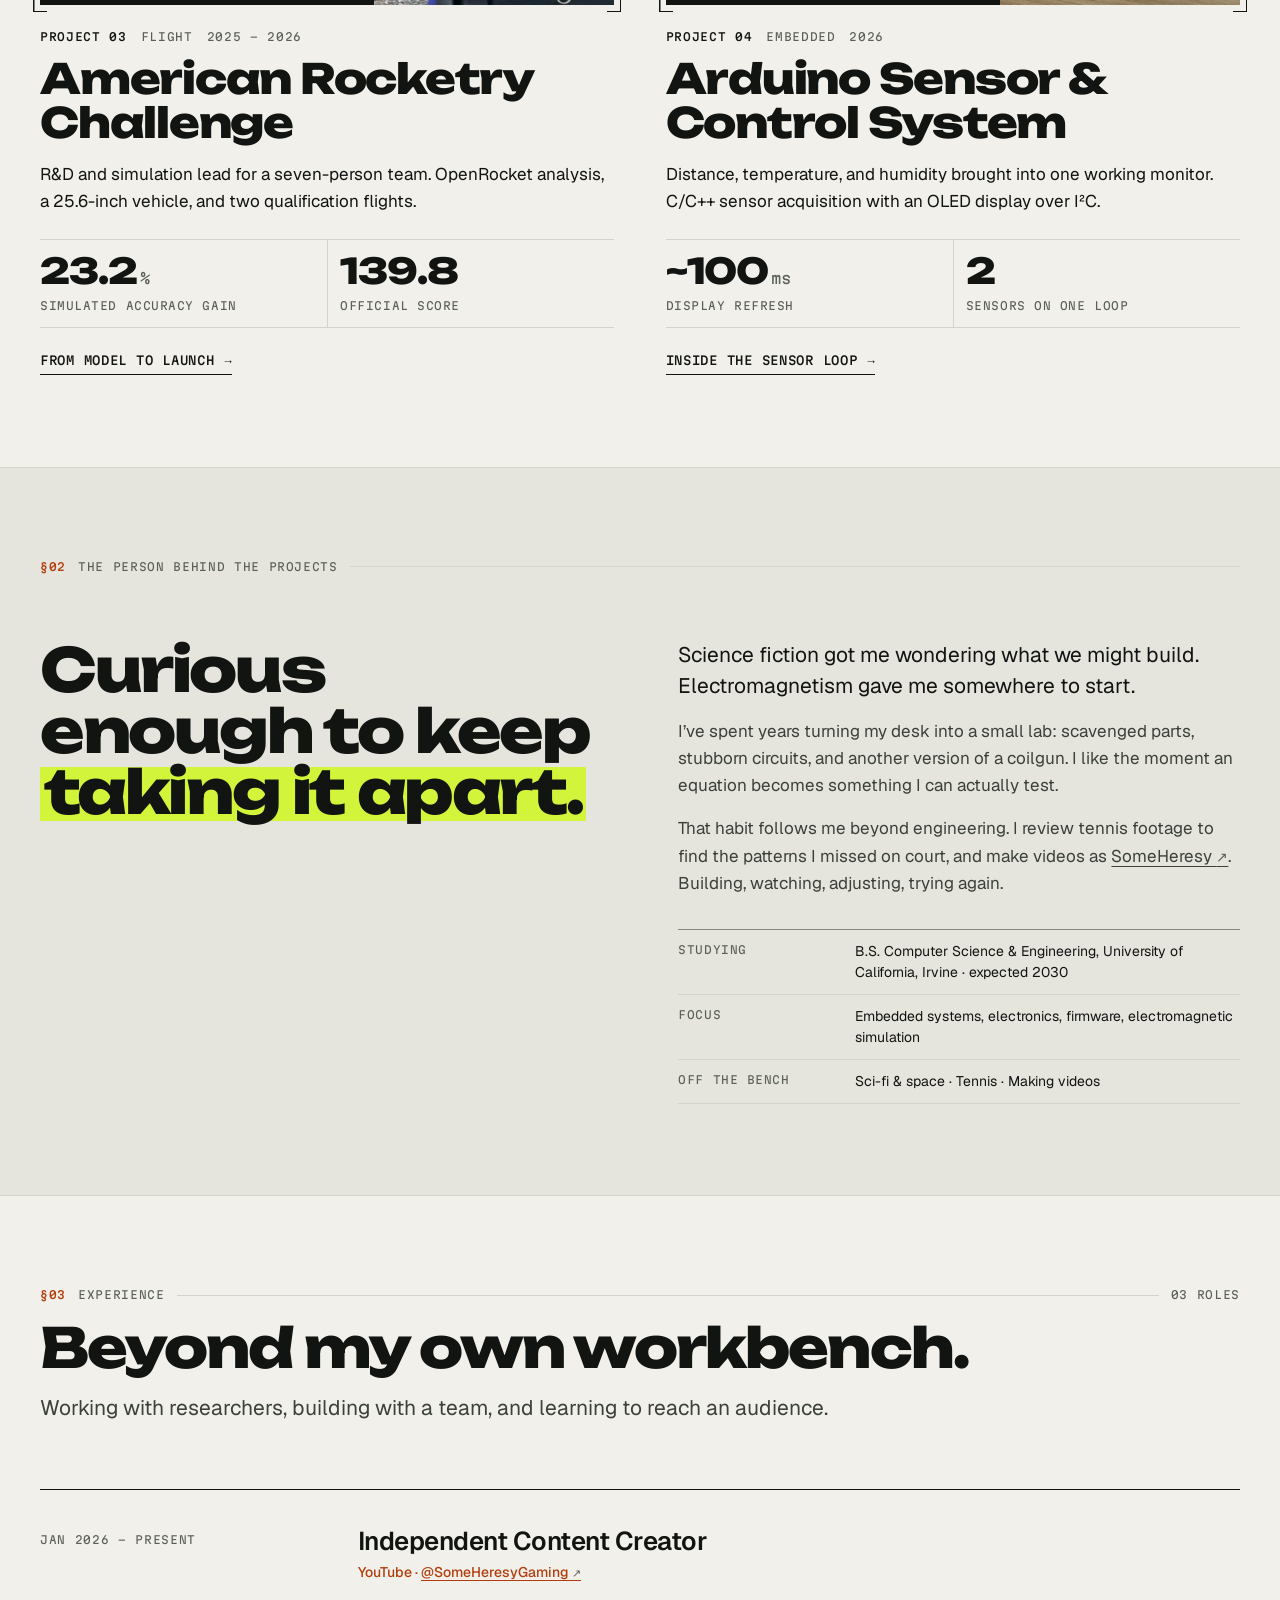
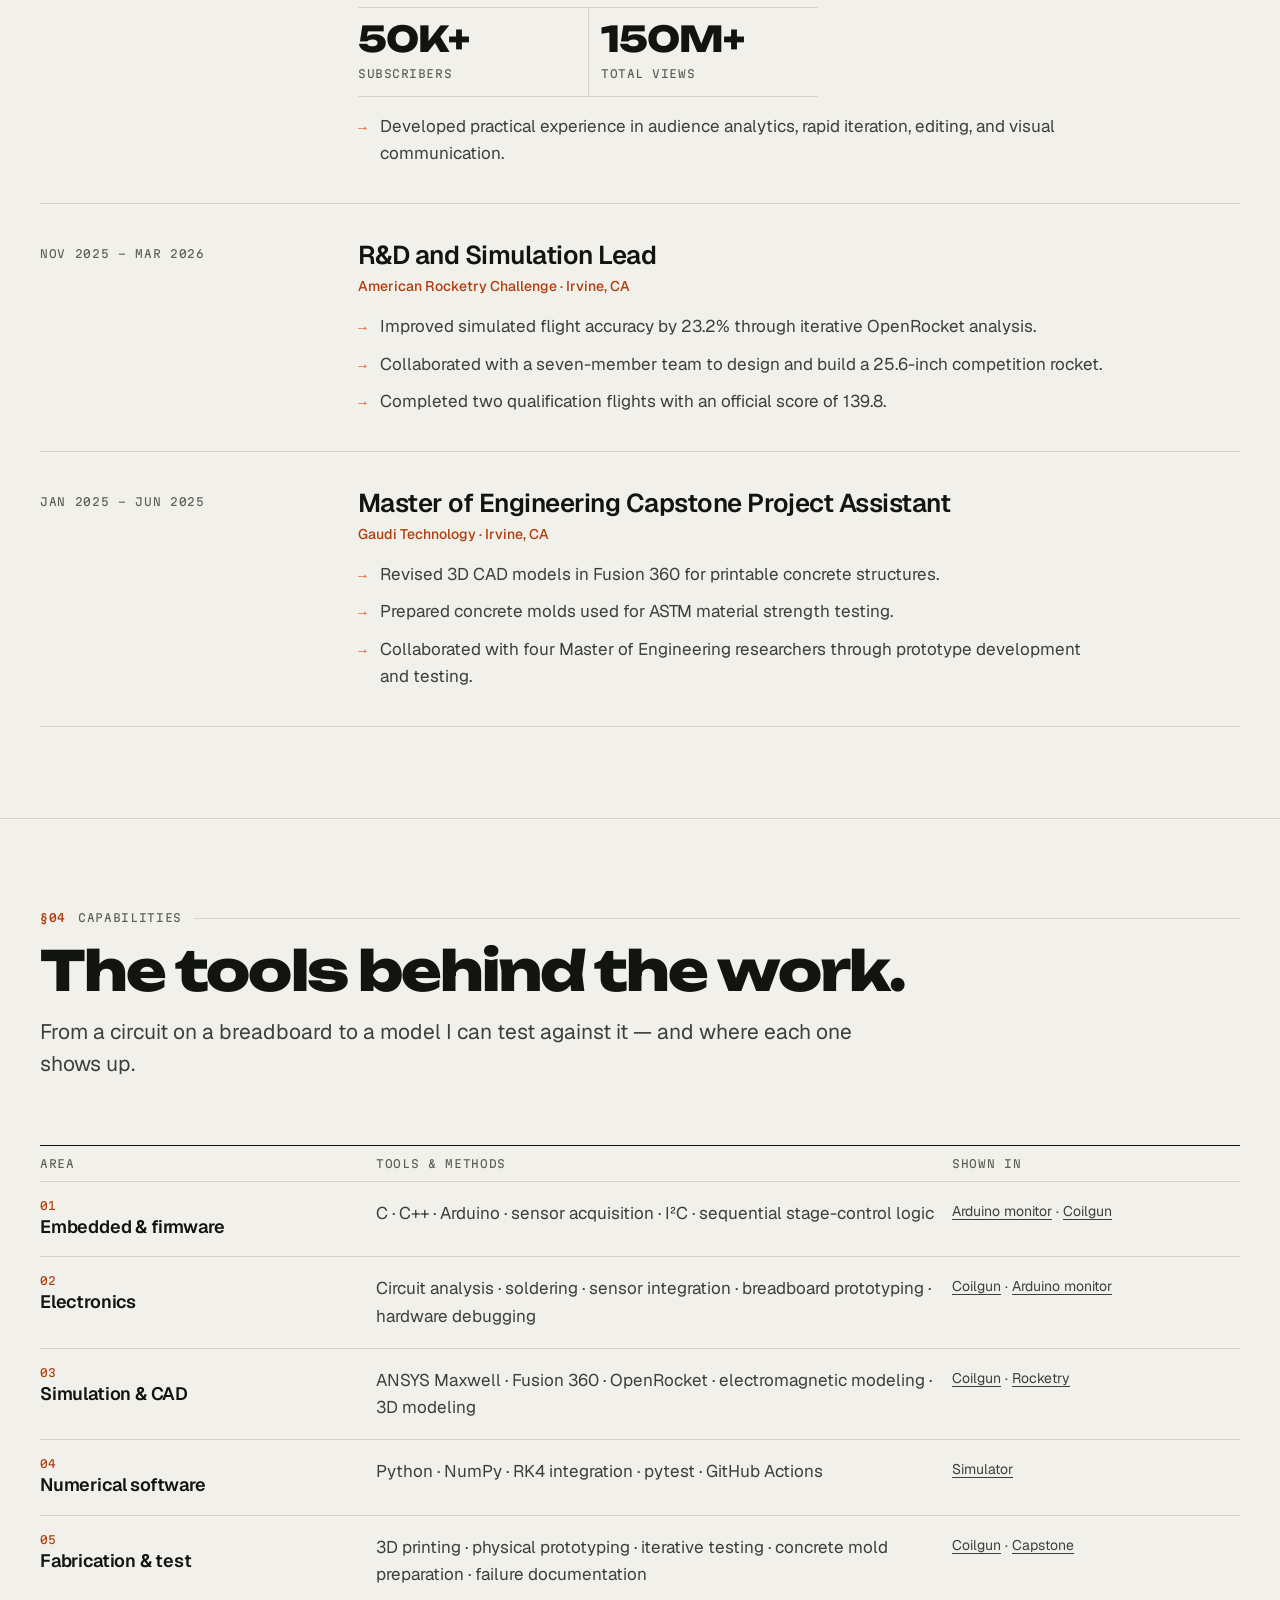
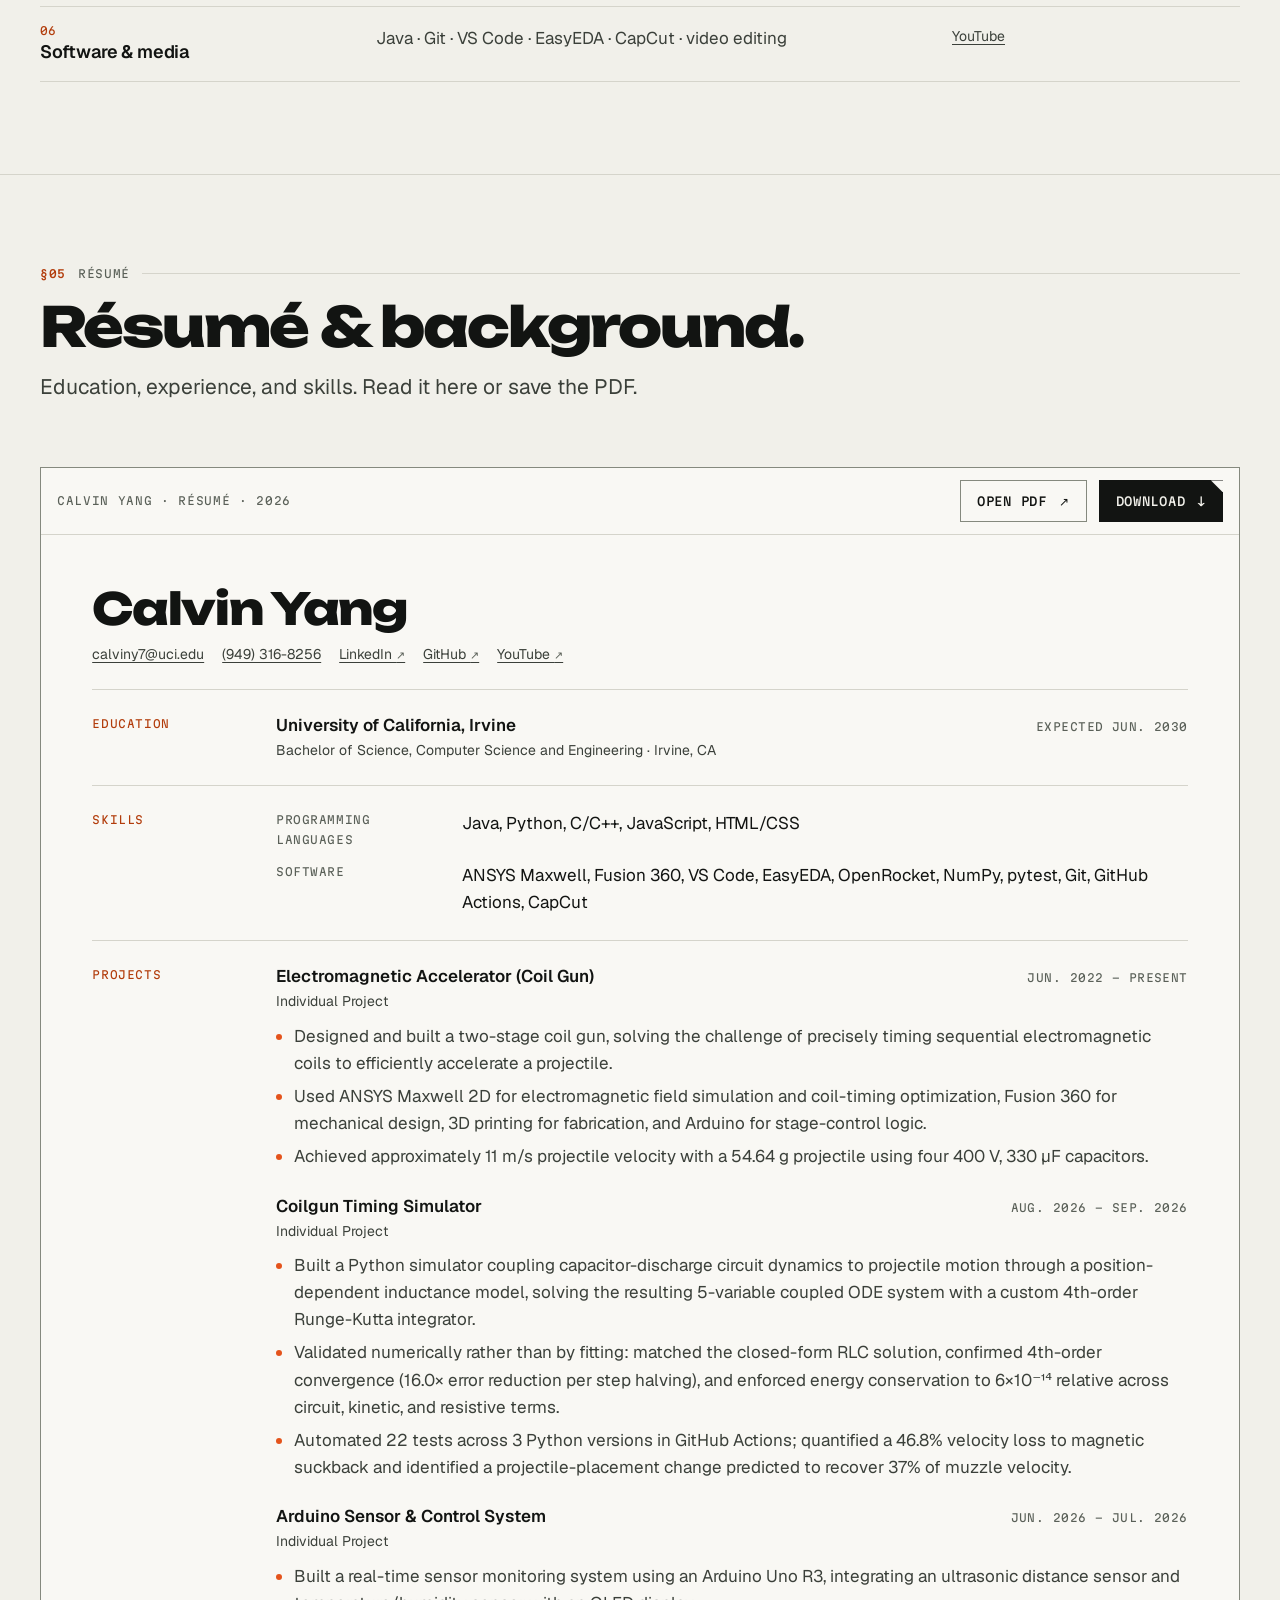
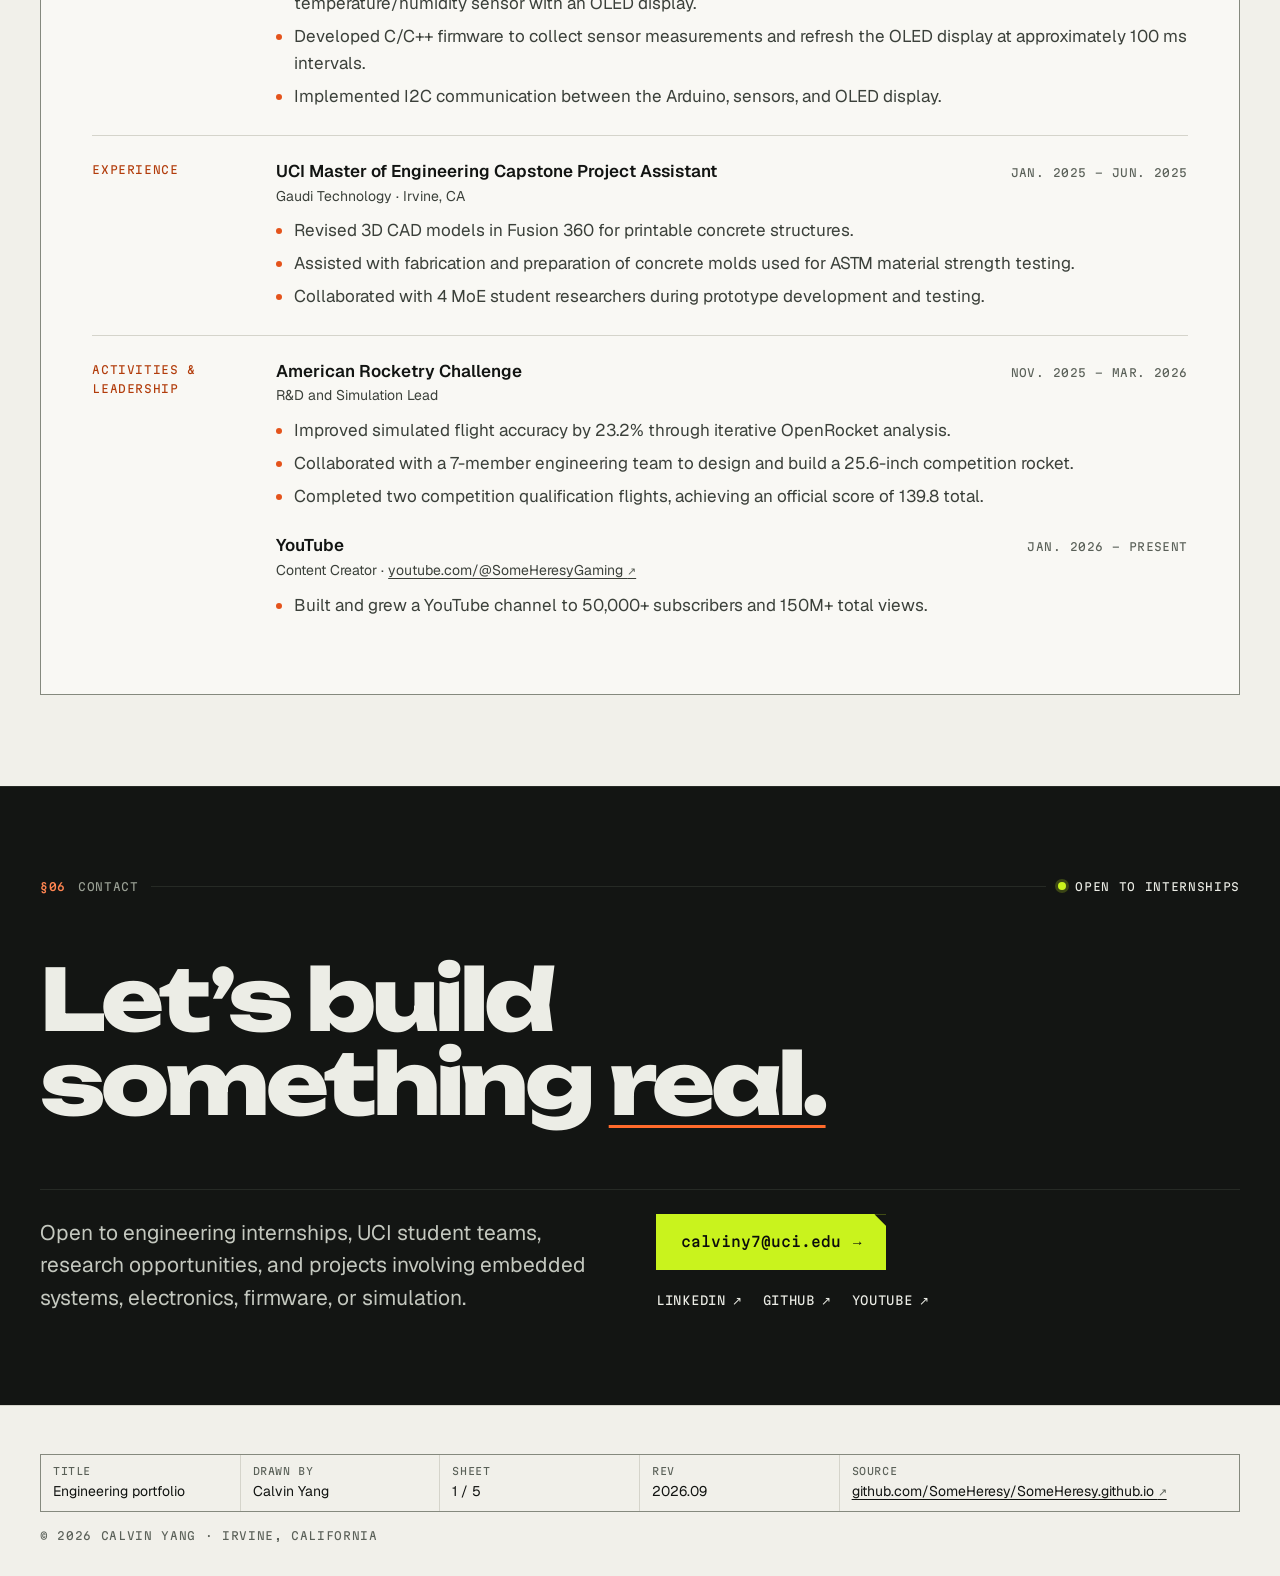
==== commit 09de6736: "Beta v4.0 by opus5.5 style revision" ====
--- a/index.html
+++ b/index.html
@@ -1,28 +1,32 @@
 <!doctype html>
 <html lang="en">
 <head>
+  <!-- BUILD:head -->
   <meta charset="utf-8">
-  <meta name="viewport" content="width=device-width,initial-scale=1">
-  <meta name="description" content="Calvin Yang is a Computer Science & Engineering student building embedded systems, electronics, firmware, CAD, simulation, and electromechanical prototypes.">
-  <meta name="theme-color" content="#e9eae4">
+  <meta name="viewport" content="width=device-width, initial-scale=1">
+  <title>Calvin Yang | Embedded Systems &amp; Engineering Portfolio</title>
+  <meta name="description" content="Calvin Yang is a Computer Science &amp; Engineering student at UC Irvine building embedded systems, electronics, firmware, electromagnetic hardware, and the simulations that explain them.">
+  <meta name="color-scheme" content="light dark">
+  <meta name="theme-color" content="#f1f0ea" media="(prefers-color-scheme: light)">
+  <meta name="theme-color" content="#0b0c0b" media="(prefers-color-scheme: dark)">
+  <link rel="canonical" href="https://someheresy.github.io/">
   <meta property="og:type" content="website">
   <meta property="og:site_name" content="Calvin Yang">
-  <meta property="og:title" content="Calvin Yang | Embedded Systems & Engineering Portfolio">
-  <meta property="og:description" content="Embedded systems, electronics, firmware, CAD, simulation, and hands-on engineering projects.">
+  <meta property="og:title" content="Calvin Yang | Embedded Systems &amp; Engineering Portfolio">
+  <meta property="og:description" content="A two-stage coilgun, the physics simulator that explains it, a competition rocket, and embedded firmware — built, measured, and documented.">
   <meta property="og:url" content="https://someheresy.github.io/">
   <meta property="og:image" content="https://someheresy.github.io/assets/social/home.jpg">
   <meta property="og:image:width" content="1200">
   <meta property="og:image:height" content="630">
-  <meta property="og:image:alt" content="Calvin Yang — Computer Science &amp; Engineering, embedded systems, electronics">
+  <meta property="og:image:alt" content="Calvin Yang — Computer Science &amp; Engineering, UC Irvine. Engineering portfolio.">
   <meta name="twitter:card" content="summary_large_image">
-  <link rel="canonical" href="https://someheresy.github.io/">
   <link rel="icon" href="favicon.svg" type="image/svg+xml">
   <link rel="apple-touch-icon" href="apple-touch-icon.png">
-  <link rel="stylesheet" href="portfolio.css?v=14">
-  <title>Calvin Yang | Embedded Systems & Engineering Portfolio</title>
-  <link rel="stylesheet" href="field-notes.css?v=14">
-  <link rel="stylesheet" href="motion.css?v=14">
-  <script src="page-transitions.js?v=14"></script>
+  <link rel="preload" href="fonts/unbounded-800.woff2" as="font" type="font/woff2" crossorigin>
+  <link rel="preload" href="fonts/geist-variable.woff2" as="font" type="font/woff2" crossorigin>
+  <link rel="preload" href="fonts/martian-mono-400.woff2" as="font" type="font/woff2" crossorigin>
+  <link rel="stylesheet" href="css/site.css?v=175f6655">
+  <script src="js/head.js?v=999e1c6e"></script>
   <script type="application/ld+json">
   {
     "@context": "https://schema.org",
@@ -33,7 +37,7 @@
     "email": "mailto:calviny7@uci.edu",
     "jobTitle": "Computer Science & Engineering student",
     "description": "Computer Science & Engineering student building embedded systems, electronics, firmware, CAD, simulation, and electromechanical prototypes.",
-    "alumniOf": {
+    "affiliation": {
       "@type": "CollegeOrUniversity",
       "name": "University of California, Irvine"
     },
@@ -41,6 +45,7 @@
       "Embedded systems",
       "Electromagnetic simulation",
       "Firmware development",
+      "Numerical methods",
       "Electronics prototyping",
       "CAD and 3D printing"
     ],
@@ -51,105 +56,318 @@
     ]
   }
   </script>
+  <!-- /BUILD:head -->
 </head>
-<body class="field-notes" id="top">
-  <a class="skip-link" href="#projects">Skip to projects</a>
-  <div class="scroll-progress" aria-hidden="true"></div>
-
-  <nav class="site-nav" aria-label="Primary navigation">
-    <div class="nav-inner">
-      <a class="brand" href="#top" aria-label="Calvin Yang, home"><span class="brand-mark" aria-hidden="true"></span><span>Calvin Yang</span></a>
-      <button class="menu-button" type="button" aria-expanded="false" aria-controls="nav-links">Menu</button>
-      <div class="nav-links" id="nav-links">
-        <a href="#projects">Projects</a><a href="#about">About</a><a href="#experience">Experience</a><a href="#resume">Resume</a>
-        <a class="nav-contact" href="#contact">Contact</a>
-      </div>
+<body id="top">
+  <!-- BUILD:header -->
+  <a class="skip-link" href="#main">Skip to content</a>
+  <div class="progress" aria-hidden="true"></div>
+  <header class="site-header">
+    <div class="wrap site-header__inner">
+      <a class="brand" href="#top" aria-label="Calvin Yang, home"><svg class="brand__mark" viewBox="4 1 24 30" aria-hidden="true" focusable="false"><g fill="currentColor"><polygon points="7,11 11,9.22 11,27.22 7,29"/><polygon points="14,7.89 18,6.11 18,24.11 14,25.89"/><polygon points="21,4.77 25,3 25,21 21,22.77"/></g></svg><span class="brand__name">Calvin Yang</span></a>
+      <nav class="nav" id="site-nav" aria-label="Primary">
+        <ul class="nav__list">
+          <li><a class="nav__link" href="#work">Work</a></li>
+          <li><a class="nav__link" href="#about">About</a></li>
+          <li><a class="nav__link" href="#experience">Experience</a></li>
+          <li><a class="nav__link" href="#resume">Résumé</a></li>
+          <li><a class="nav__link" href="#contact">Contact</a></li>
+        </ul>
+      </nav>
+      <button class="icon-btn theme-toggle" type="button" data-theme-toggle aria-label="Switch theme"><svg class="icon-moon" viewBox="0 0 24 24" aria-hidden="true" focusable="false" fill="none" stroke="currentColor" stroke-width="1.6"><path d="M20 14.5A8 8 0 0 1 9.5 4a8 8 0 1 0 10.5 10.5Z"/></svg><svg class="icon-sun" viewBox="0 0 24 24" aria-hidden="true" focusable="false" fill="none" stroke="currentColor" stroke-width="1.6"><circle cx="12" cy="12" r="4.2"/><path d="M12 2.5v2.2M12 19.3v2.2M2.5 12h2.2M19.3 12h2.2M5.3 5.3l1.6 1.6M17.1 17.1l1.6 1.6M5.3 18.7l1.6-1.6M17.1 6.9l1.6-1.6"/></svg></button>
+      <button class="icon-btn menu-btn" type="button" data-menu-toggle aria-expanded="false" aria-controls="site-nav"><span data-menu-label>Menu</span></button>
     </div>
-  </nav>
-
-  <header class="lab-hero">
-    <div class="hero-index"><span>Portfolio / 2026</span><span>Computer Science &amp; Engineering · UC Irvine</span><span class="index-cross" aria-hidden="true">+</span></div>
-    <h1 class="nameplate">CALVIN<span>YANG<span class="name-period">.</span></span></h1>
-    <div class="hero-lower">
-      <div class="hero-statement"><p class="eyebrow">Curiosity, made physical.</p><h2>From a sci-fi idea <br>to a workbench.</h2><p>I’m Calvin, a CSE student at UC Irvine. I build with code, circuits, and magnetic fields, then keep asking why the real thing behaves differently.</p><a class="text-link" href="#projects">Explore the experiments <span aria-hidden="true">↘</span></a></div>
-      <div class="field-shell" aria-labelledby="field-title">
-        <div class="field-topline"><span class="micro-label" id="field-title">A study in motion</span><button class="field-mode" type="button" data-coil-fire aria-pressed="false" aria-label="Start looping the coilgun animation">Start loop ↗</button></div>
-        <div class="field-stage" data-coil-stage><canvas id="coil-stage" role="img" aria-label="Two coils energize in sequence as a projectile accelerates through calculated magnetic field contours. Use the top-right button to start looping or finish the current run and stop."></canvas></div>
-        <p class="field-help">Electromagnetism, illustrated.</p>
-      </div>
-    </div>
-    <div class="hero-foot"><span>Electromagnetism / Embedded systems / Simulation</span><a href="#projects">Scroll to the work ↓</a></div>
   </header>
-
-  <main>
-    <section class="section selected-work" id="projects" aria-labelledby="projects-title">
-      <div class="section-heading"><div><span class="section-number">01</span><span class="section-label">Selected experiments</span></div><div><h2 id="projects-title">An idea is a start.<br>The bench is the test.</h2><p>Four projects across magnetic fields, numerical models, flight simulation, and embedded electronics.</p></div></div>
-      <article class="experiment experiment-featured">
-        <a class="experiment-image" data-project-image="electromagnetic-accelerator" href="projects/electromagnetic-accelerator.html" aria-label="Explore the Electromagnetic Accelerator"><img src="assets/coilgun/version3/sim-model-cover.png" alt="ANSYS Maxwell axisymmetric model of the two-stage accelerator: copper coil sections in orange, the steel projectile at the origin, and the surrounding air region" loading="lazy" width="932" height="536"><span class="photo-index">01 / V3 · ANSYS Maxwell field model</span><span class="image-arrow" aria-hidden="true">↗</span></a>
-        <div class="experiment-copy"><div class="experiment-top"><span>01 / Hardware</span><span>2022—present</span></div><h3 data-project-title="electromagnetic-accelerator"><a href="projects/electromagnetic-accelerator.html">Electromagnetic<br>Accelerator</a></h3><p>Four years, three versions, and a fascination with making invisible forces move something real. A two-stage coilgun built through failed tests, field simulations, CAD, and Arduino timing logic.</p><div class="measured-result"><strong>~11 <span>m/s</span></strong><span>Measured on V3 hardware</span></div><p class="materials">ANSYS Maxwell / Fusion 360 / Arduino</p><a class="text-link" href="projects/electromagnetic-accelerator.html">Read the build record <span aria-hidden="true">↗</span></a></div>
-      </article>
-      <article class="simulator-work" id="simulator" aria-labelledby="simulator-title">
-        <div class="simulator-heading"><span class="section-label">02 / Software</span><span class="work-status">Complete · September 2026</span></div>
-        <div class="simulator-layout"><div><h3 id="simulator-title">The hardware came first. <br>Now, the model.</h3><p>A Python physics simulator coupling capacitor discharge to projectile motion through a position-dependent inductance, solved with a custom RK4 integrator. It found that <strong>46.8% of my muzzle velocity was being lost to suckback</strong> — and where to move the projectile to get most of it back.</p><div class="measured-result"><strong>46.8<span>%</span></strong><span>Velocity lost after coil centre</span></div><p class="materials">Python / NumPy / pytest / GitHub Actions</p><a class="text-link" href="projects/coilgun-simulator.html">Read the case study <span aria-hidden="true">↗</span></a></div>
-        <div class="model-notes"><p class="model-name">Coilgun Timing Simulator</p><ol class="model-progress"><li><span class="progress-mark" aria-hidden="true">✓</span><div><strong>Numerical foundation</strong><p>Generic RK4 integrator; 4th-order convergence verified.</p></div><span class="state-word">Built</span></li><li><span class="progress-mark" aria-hidden="true">✓</span><div><strong>Circuit dynamics</strong><p>Coupled RLC model checked against the analytic solution.</p></div><span class="state-word">Built</span></li><li><span class="progress-mark" aria-hidden="true">✓</span><div><strong>Force &amp; motion</strong><p>Five-variable state; energy conserved to 6e-14.</p></div><span class="state-word">Built</span></li><li><span class="progress-mark" aria-hidden="true">✓</span><div><strong>CLI, tests &amp; validation</strong><p>22 tests in CI; compared against measured hardware.</p></div><span class="state-word">Built</span></li></ol><p class="model-footnote">Predicts 9.64 m/s against a measured 6–7 m/s. The gap is documented, not tuned away.</p></div></div>
-      </article>
-      <div class="secondary-work">
-        <article class="experiment-secondary"><a class="secondary-image rocket-photo" data-project-image="american-rocketry-challenge" href="projects/american-rocketry-challenge.html" aria-label="Explore American Rocketry Challenge"><img src="assets/ARC Project/rocket body.webp" alt="The team’s purple competition rocket" loading="lazy" width="806" height="1438"><span class="photo-index">03 / Flight</span><span class="image-arrow" aria-hidden="true">↗</span></a><div class="secondary-title"><h3 data-project-title="american-rocketry-challenge"><a href="projects/american-rocketry-challenge.html">American Rocketry Challenge</a></h3><span>2025—2026</span></div><p>R&amp;D and simulation for a seven-person team. OpenRocket analysis, a 25.6-inch vehicle, and two qualification flights.</p><a class="text-link" href="projects/american-rocketry-challenge.html">From model to launch <span aria-hidden="true">↗</span></a></article>
-        <article class="experiment-secondary"><a class="secondary-image" data-project-image="arduino-sensor-control" href="projects/arduino-sensor-control.html" aria-label="Explore Arduino Sensor and Control System"><img src="assets/arduino/full-setup.webp" alt="Arduino Uno connected to distance and temperature sensors and an OLED on a breadboard" loading="lazy" width="1600" height="1200"><span class="photo-index">04 / Embedded</span><span class="image-arrow" aria-hidden="true">↗</span></a><div class="secondary-title"><h3 data-project-title="arduino-sensor-control"><a href="projects/arduino-sensor-control.html">Arduino Sensor &amp; Control</a></h3><span>2026</span></div><p>Distance, temperature, and humidity brought into one working monitor. C/C++ sensor acquisition with an OLED connected over I²C.</p><a class="text-link" href="projects/arduino-sensor-control.html">Inside the sensor loop <span aria-hidden="true">↗</span></a></article>
-      </div>
-    </section>
-    <section class="personal-notes" id="about" aria-labelledby="about-title"><div class="personal-inner"><div class="personal-label"><span class="section-number">02</span><span class="section-label">The person behind the projects</span></div><div class="personal-layout"><h2 id="about-title">Curious enough <br>to keep <br><em>taking it apart.</em></h2><div class="personal-copy"><p>Science fiction got me wondering what we might build. Electromagnetism gave me somewhere to start.</p><p>I’ve spent years turning my desk into a small lab: scavenged parts, stubborn circuits, and another version of a coilgun. I like the moment an equation becomes something I can actually test.</p><p>That habit follows me beyond engineering. I review tennis footage to find the patterns I missed on court, and make videos as <a href="https://www.youtube.com/@SomeHeresyGaming" target="_blank" rel="noopener noreferrer">SomeHeresy</a>. Building, watching, adjusting, trying again.</p><div class="personal-interests"><span>Sci-fi &amp; space</span><span>Tennis</span><span>Making videos</span></div></div></div><div class="personal-bottom"><span>University of California, Irvine</span><span>B.S. Computer Science &amp; Engineering · Expected 2030</span></div></div></section>
-    <section class="section experience-section" id="experience" aria-labelledby="experience-title">
-      <div class="section-heading reveal"><div><span class="section-number">03</span><span class="section-label">Experience</span></div><div><h2 id="experience-title">Beyond my own workbench.</h2><p>Working with researchers, building with a team, and learning to reach an audience.</p></div></div>
-      <ol class="experience-timeline reveal">
-        <li>
-          <time datetime="2025-01">Jan 2025–Jun 2025</time><span class="timeline-marker" aria-hidden="true"></span>
-          <article><h3>Master of Engineering Capstone Project Assistant</h3><p class="experience-org">Gaudi Technology · Irvine, CA</p><ul><li>Revised 3D CAD models in Fusion 360 for printable concrete structures.</li><li>Prepared concrete molds used for ASTM material strength testing.</li><li>Collaborated with four Master of Engineering researchers through prototype development and testing.</li></ul></article>
-        </li>
-        <li>
-          <time datetime="2025-11">Nov 2025–Mar 2026</time><span class="timeline-marker" aria-hidden="true"></span>
-          <article><h3>R&amp;D and Simulation Lead</h3><p class="experience-org">American Rocketry Challenge · Irvine, CA</p><ul><li>Improved simulated flight accuracy by 23.2% through iterative OpenRocket analysis.</li><li>Collaborated with a seven-member team to design and build a 25.6-inch competition rocket.</li><li>Completed two qualification flights with an official score of 139.8.</li></ul></article>
-        </li>
-        <li>
-          <time datetime="2026-01">Jan 2026–Present</time><span class="timeline-marker" aria-hidden="true"></span>
-          <article><h3>Independent Content Creator</h3><p class="experience-org">YouTube</p><ul><li>Built a channel to 50,000+ subscribers and 150M+ total views.</li><li>Developed practical experience in audience analytics, rapid iteration, editing, and visual communication.</li></ul></article>
-        </li>
-      </ol>
-    </section>
-
-    <section class="section capability-section" id="capabilities" aria-labelledby="capabilities-title">
-      <div class="section-heading reveal"><div><span class="section-number">04</span><span class="section-label">Capabilities</span></div><div><h2 id="capabilities-title">The tools behind the work.</h2><p>From a circuit on a breadboard to a model I can test against it.</p></div></div>
-      <div class="capability-list reveal">
-        <div class="capability-row"><span>01</span><h3>Embedded &amp; firmware</h3><p>C · C++ · Arduino · sensor acquisition · I²C · sequential stage-control logic</p></div>
-        <div class="capability-row"><span>02</span><h3>Electronics</h3><p>Circuit analysis · soldering · sensor integration · breadboard prototyping · hardware debugging</p></div>
-        <div class="capability-row"><span>03</span><h3>Simulation &amp; CAD</h3><p>ANSYS Maxwell · Fusion 360 · OpenRocket · electromagnetic modeling · 3D modeling</p></div>
-        <div class="capability-row"><span>04</span><h3>Fabrication &amp; test</h3><p>3D printing · physical prototyping · iterative testing · concrete mold preparation · failure documentation</p></div>
-        <div class="capability-row"><span>05</span><h3>Software &amp; media</h3><p>Java · Python · Git · GitHub · VS Code · EasyEDA · CapCut · video editing</p></div>
-      </div>
-    </section>
-
-    <section class="section resume-section" id="resume" aria-labelledby="resume-title">
-      <div class="section-heading reveal"><div><span class="section-number">05</span><span class="section-label">Resume</span></div><div><h2 id="resume-title">Résumé &amp; background.</h2><p>Education, experience, and skills. Read below or save the PDF.</p></div></div>
-
-      <div class="resume-shell reveal">
-        <div class="resume-bar">
-          <p class="resume-bar-note">Calvin Yang · Engineering · 2026</p>
-          <div class="resume-bar-actions">
-            <a class="button" href="resume/CalvinYangResume.pdf" target="_blank" rel="noopener">Open PDF <span aria-hidden="true">↗</span></a>
-            <a class="button" href="resume/CalvinYangResume.pdf" download="CalvinYangResume2026Engineering.pdf">Download <span aria-hidden="true">↓</span></a>
-          </div>
+  <!-- /BUILD:header -->
+
+  <main id="main">
+    <!-- ================================================================ hero -->
+    <section class="hero" aria-labelledby="hero-name">
+      <div class="wrap hero__inner">
+        <div class="hero__meta label">
+          <span data-scramble>Portfolio / Rev 2026.09</span>
+          <span class="hero__coords">UC Irvine · 33.64°N 117.84°W</span>
+          <span class="status"><span class="led" aria-hidden="true"></span>Open to internships</span>
         </div>
 
-        <!-- RESUME:AUTO START - generated by tools/sync_resume.py, do not edit by hand -->
+        <h1 class="nameplate" id="hero-name"><span class="nameplate__word">Calvin</span> <span class="nameplate__word">Yang<span class="nameplate__dot">.</span></span></h1>
+
+        <div class="hero__grid">
+          <div class="hero__intro">
+            <p class="label label--accent">Curiosity, made physical</p>
+            <p class="hero__statement">From a sci-fi idea to a workbench.</p>
+            <p class="hero__lede">I’m Calvin, a Computer Science &amp; Engineering student at UC Irvine. I build with code, circuits, and magnetic fields, then keep asking why the real thing behaves differently.</p>
+            <div class="btn-row">
+              <a class="btn btn--primary" href="#work">See the work <span class="btn__icon btn__icon--right" aria-hidden="true">→</span></a>
+              <a class="btn" href="#resume">Résumé <span class="btn__icon btn__icon--down" aria-hidden="true">↓</span></a>
+            </div>
+          </div>
+
+          <figure class="instrument panel frame" aria-labelledby="instrument-title">
+            <div class="instrument__bar">
+              <span class="label label--ink" id="instrument-title"><span class="instrument__fig">Fig. 00 — </span>Coil field study</span>
+              <button class="instrument__btn" type="button" data-coil-toggle aria-pressed="false"><span class="instrument__btn-icon" aria-hidden="true"></span>Run loop</button>
+            </div>
+            <div class="instrument__stage">
+              <canvas id="coil-stage" role="img" aria-label="Two coils energize in sequence as a projectile accelerates through calculated magnetic flux lines. The Run loop button starts and stops the animation."></canvas>
+            </div>
+            <div class="instrument__foot label" aria-hidden="true">
+              <span class="instrument__readouts"><span class="instrument__led" data-coil-led>Stage 1</span><span class="instrument__led" data-coil-led>Stage 2</span></span>
+              <span class="instrument__clock" data-coil-clock>t = 0.00</span>
+            </div>
+            <figcaption class="instrument__note">An illustrative air-core model in dimensionless units. The quantitative predictions come from the <a href="projects/coilgun-simulator.html">Python simulator</a>.</figcaption>
+          </figure>
+        </div>
+
+        <dl class="facts">
+          <div class="fact"><dt>Measured muzzle velocity, V3 coilgun</dt><dd>~11<span class="unit">m/s</span></dd></div>
+          <div class="fact"><dt>Velocity lost to suckback, found in simulation</dt><dd>46.8<span class="unit">%</span></dd></div>
+          <div class="fact"><dt>Views on my YouTube channel</dt><dd>150M+</dd></div>
+          <div class="fact"><dt>Expected B.S. Computer Science &amp; Engineering, UC Irvine</dt><dd>2030</dd></div>
+        </dl>
+      </div>
+    </section>
+
+    <!-- ================================================================ work -->
+    <section class="section" id="work" aria-labelledby="work-title">
+      <div class="wrap">
+        <header class="section-head reveal">
+          <p class="section-head__index label"><b>§01</b><span data-scramble>Selected work</span><span class="section-head__rule"></span><span>04 projects</span></p>
+          <h2 class="section-title" id="work-title">An idea is a start. The bench is the test.</h2>
+          <p class="section-sub">Four projects across magnetic fields, numerical models, flight simulation, and embedded electronics.</p>
+        </header>
+
+        <article class="work work--feature reveal" aria-labelledby="ema-title">
+          <a class="work__media frame" href="projects/electromagnetic-accelerator.html" tabindex="-1" aria-hidden="true">
+            <span class="frame__media" data-project-image="electromagnetic-accelerator"><img src="assets/coilgun/version3/v3-main-setup.webp" srcset="assets/coilgun/version3/v3-main-setup-800.webp 800w, assets/coilgun/version3/v3-main-setup.webp 1125w" sizes="(max-width: 900px) 100vw, 58vw" alt="" width="1125" height="640" loading="lazy"></span>
+            <span class="frame__tag">Fig. 01 — V3 two-stage bench</span>
+            <span class="work__inset"><img src="assets/coilgun/version3/sim-model-cover.png" alt="" width="932" height="536" loading="lazy"><span>ANSYS Maxwell model</span></span>
+          </a>
+          <div class="work__body flow">
+            <p class="work__meta label"><b>Project 01</b><span>Hardware</span><span>2022 – present</span></p>
+            <h3 class="work__title" id="ema-title" data-project-title="electromagnetic-accelerator"><a href="projects/electromagnetic-accelerator.html">Electromagnetic Accelerator</a></h3>
+            <p>Four years, three versions, and a fascination with making invisible forces move something real. A two-stage coilgun built through failed tests, field simulations, CAD, and Arduino timing logic.</p>
+            <dl class="readouts">
+              <div class="readout"><dt>Measured on V3 hardware</dt><dd>~11<span class="unit">m/s</span></dd></div>
+              <div class="readout"><dt>Projectile mass</dt><dd>54.64<span class="unit">g</span></dd></div>
+              <div class="readout"><dt>Sequential stages</dt><dd>2</dd></div>
+            </dl>
+            <ul class="chips" aria-label="Tools"><li>ANSYS Maxwell</li><li>Fusion 360</li><li>Arduino</li><li>3D printing</li></ul>
+            <a class="link-arrow" href="projects/electromagnetic-accelerator.html">Read the build record <span class="link-arrow__icon" aria-hidden="true">→</span></a>
+          </div>
+        </article>
+
+        <article class="work work--panel panel reveal" aria-labelledby="sim-title">
+          <div class="work__body flow">
+            <p class="work__meta label"><b>Project 02</b><span>Software</span><span class="status"><span class="led" aria-hidden="true"></span>Complete · Sep 2026</span></p>
+            <h3 class="work__title" id="sim-title" data-project-title="coilgun-simulator"><a href="projects/coilgun-simulator.html">Coilgun Timing Simulator</a></h3>
+            <p class="work__kicker">The hardware came first. Now, the model.</p>
+            <p>A Python physics simulator coupling capacitor discharge to projectile motion through a position-dependent inductance, solved with a custom RK4 integrator. It found that <strong>46.8% of my muzzle velocity was being lost to suckback</strong> — and where to move the projectile to get most of it back.</p>
+            <dl class="readouts">
+              <div class="readout"><dt>Velocity lost after coil centre</dt><dd>46.8<span class="unit">%</span></dd></div>
+              <div class="readout"><dt>Energy conservation error</dt><dd>6e-14</dd></div>
+              <div class="readout"><dt>Automated tests in CI</dt><dd>22</dd></div>
+            </dl>
+            <ul class="chips" aria-label="Tools"><li>Python</li><li>NumPy</li><li>pytest</li><li>GitHub Actions</li></ul>
+            <a class="link-arrow" href="projects/coilgun-simulator.html">Read the case study <span class="link-arrow__icon" aria-hidden="true">→</span></a>
+          </div>
+          <div class="work__aside">
+            <a class="frame" href="projects/coilgun-simulator.html" tabindex="-1" aria-hidden="true">
+              <span class="frame__media plate" data-project-image="coilgun-simulator"><img src="assets/coilgun-simulator/velocity-vs-start-position.png" alt="" width="1050" height="675" loading="lazy"></span>
+            </a>
+            <ol class="checklist" aria-label="Build log">
+              <li><span class="checklist__tick" aria-hidden="true">✓</span><div><strong>Numerical foundation</strong><p>Generic RK4 integrator; 4th-order convergence verified.</p></div><span class="checklist__state label">Built</span></li>
+              <li><span class="checklist__tick" aria-hidden="true">✓</span><div><strong>Circuit dynamics</strong><p>Coupled RLC model checked against the analytic solution.</p></div><span class="checklist__state label">Built</span></li>
+              <li><span class="checklist__tick" aria-hidden="true">✓</span><div><strong>Force &amp; motion</strong><p>Five-variable state; energy conserved to 6e-14.</p></div><span class="checklist__state label">Built</span></li>
+              <li><span class="checklist__tick" aria-hidden="true">✓</span><div><strong>CLI, tests &amp; validation</strong><p>22 tests in CI; compared against measured hardware.</p></div><span class="checklist__state label">Built</span></li>
+            </ol>
+            <p class="work__foot">Predicts 9.64 m/s against a measured 6–7 m/s. The gap is documented, not tuned away.</p>
+          </div>
+        </article>
+
+        <div class="work-grid">
+          <article class="work-card flow reveal" aria-labelledby="arc-title">
+            <a class="frame" href="projects/american-rocketry-challenge.html" tabindex="-1" aria-hidden="true">
+              <span class="frame__media" data-project-image="american-rocketry-challenge"><img src="assets/arc/rocket-body-landscape-800.webp" srcset="assets/arc/rocket-body-landscape-800.webp 800w, assets/arc/rocket-body-landscape.webp 1438w" sizes="(max-width: 900px) 100vw, 46vw" alt="" width="1438" height="806" loading="lazy"></span>
+              <span class="frame__tag">Fig. 03 — 25.6 in competition vehicle</span>
+            </a>
+            <p class="work__meta label"><b>Project 03</b><span>Flight</span><span>2025 – 2026</span></p>
+            <h3 class="work__title" id="arc-title" data-project-title="american-rocketry-challenge"><a href="projects/american-rocketry-challenge.html">American Rocketry Challenge</a></h3>
+            <p>R&amp;D and simulation lead for a seven-person team. OpenRocket analysis, a 25.6-inch vehicle, and two qualification flights.</p>
+            <dl class="readouts">
+              <div class="readout"><dt>Simulated accuracy gain</dt><dd>23.2<span class="unit">%</span></dd></div>
+              <div class="readout"><dt>Official score</dt><dd>139.8</dd></div>
+            </dl>
+            <a class="link-arrow" href="projects/american-rocketry-challenge.html">From model to launch <span class="link-arrow__icon" aria-hidden="true">→</span></a>
+          </article>
+
+          <article class="work-card flow reveal" aria-labelledby="ard-title">
+            <a class="frame" href="projects/arduino-sensor-control.html" tabindex="-1" aria-hidden="true">
+              <span class="frame__media" data-project-image="arduino-sensor-control"><img src="assets/arduino/full-setup-800.webp" srcset="assets/arduino/full-setup-800.webp 800w, assets/arduino/full-setup.webp 1600w" sizes="(max-width: 900px) 100vw, 46vw" alt="" width="1600" height="1200" loading="lazy"></span>
+              <span class="frame__tag">Fig. 04 — Uno R3 · two sensors · OLED</span>
+            </a>
+            <p class="work__meta label"><b>Project 04</b><span>Embedded</span><span>2026</span></p>
+            <h3 class="work__title" id="ard-title" data-project-title="arduino-sensor-control"><a href="projects/arduino-sensor-control.html">Arduino Sensor &amp; Control System</a></h3>
+            <p>Distance, temperature, and humidity brought into one working monitor. C/C++ sensor acquisition with an OLED display over I²C.</p>
+            <dl class="readouts">
+              <div class="readout"><dt>Display refresh</dt><dd>~100<span class="unit">ms</span></dd></div>
+              <div class="readout"><dt>Sensors on one loop</dt><dd>2</dd></div>
+            </dl>
+            <a class="link-arrow" href="projects/arduino-sensor-control.html">Inside the sensor loop <span class="link-arrow__icon" aria-hidden="true">→</span></a>
+          </article>
+        </div>
+      </div>
+    </section>
+
+    <!-- =============================================================== about -->
+    <section class="section section--sunken" id="about" aria-labelledby="about-title">
+      <div class="wrap">
+        <header class="section-head reveal">
+          <p class="section-head__index label"><b>§02</b><span data-scramble>The person behind the projects</span><span class="section-head__rule"></span></p>
+        </header>
+        <div class="about">
+          <h2 class="about__title reveal" id="about-title">Curious enough to keep <span class="mark">taking it apart.</span></h2>
+          <div class="about__copy flow reveal">
+            <p>Science fiction got me wondering what we might build. Electromagnetism gave me somewhere to start.</p>
+            <p>I’ve spent years turning my desk into a small lab: scavenged parts, stubborn circuits, and another version of a coilgun. I like the moment an equation becomes something I can actually test.</p>
+            <p>That habit follows me beyond engineering. I review tennis footage to find the patterns I missed on court, and make videos as <a href="https://www.youtube.com/@SomeHeresyGaming" target="_blank" rel="noopener noreferrer">SomeHeresy <span class="ext" aria-hidden="true">↗</span><span class="sr-only"> (opens in a new tab)</span></a>. Building, watching, adjusting, trying again.</p>
+            <dl class="spec">
+              <div><dt>Studying</dt><dd>B.S. Computer Science &amp; Engineering, University of California, Irvine · expected 2030</dd></div>
+              <div><dt>Focus</dt><dd>Embedded systems, electronics, firmware, electromagnetic simulation</dd></div>
+              <div><dt>Off the bench</dt><dd>Sci-fi &amp; space · Tennis · Making videos</dd></div>
+            </dl>
+          </div>
+        </div>
+      </div>
+    </section>
+
+    <!-- ========================================================== experience -->
+    <section class="section" id="experience" aria-labelledby="experience-title">
+      <div class="wrap">
+        <header class="section-head reveal">
+          <p class="section-head__index label"><b>§03</b><span data-scramble>Experience</span><span class="section-head__rule"></span><span>03 roles</span></p>
+          <h2 class="section-title" id="experience-title">Beyond my own workbench.</h2>
+          <p class="section-sub">Working with researchers, building with a team, and learning to reach an audience.</p>
+        </header>
+        <ol class="timeline">
+          <li class="timeline__item reveal">
+            <p class="timeline__when label"><time datetime="2026-01">Jan 2026</time> – Present</p>
+            <div>
+              <h3 class="timeline__title">Independent Content Creator</h3>
+              <p class="timeline__org">YouTube · <a href="https://www.youtube.com/@SomeHeresyGaming" target="_blank" rel="noopener noreferrer">@SomeHeresyGaming <span class="ext" aria-hidden="true">↗</span><span class="sr-only"> (opens in a new tab)</span></a></p>
+              <dl class="readouts">
+                <div class="readout"><dt>Subscribers</dt><dd>50K+</dd></div>
+                <div class="readout"><dt>Total views</dt><dd>150M+</dd></div>
+              </dl>
+              <ul class="ticks">
+                <li>Developed practical experience in audience analytics, rapid iteration, editing, and visual communication.</li>
+              </ul>
+            </div>
+          </li>
+          <li class="timeline__item reveal">
+            <p class="timeline__when label"><time datetime="2025-11">Nov 2025</time> – <time datetime="2026-03">Mar 2026</time></p>
+            <div>
+              <h3 class="timeline__title">R&amp;D and Simulation Lead</h3>
+              <p class="timeline__org">American Rocketry Challenge · Irvine, CA</p>
+              <ul class="ticks">
+                <li>Improved simulated flight accuracy by 23.2% through iterative OpenRocket analysis.</li>
+                <li>Collaborated with a seven-member team to design and build a 25.6-inch competition rocket.</li>
+                <li>Completed two qualification flights with an official score of 139.8.</li>
+              </ul>
+            </div>
+          </li>
+          <li class="timeline__item reveal">
+            <p class="timeline__when label"><time datetime="2025-01">Jan 2025</time> – <time datetime="2025-06">Jun 2025</time></p>
+            <div>
+              <h3 class="timeline__title">Master of Engineering Capstone Project Assistant</h3>
+              <p class="timeline__org">Gaudi Technology · Irvine, CA</p>
+              <ul class="ticks">
+                <li>Revised 3D CAD models in Fusion 360 for printable concrete structures.</li>
+                <li>Prepared concrete molds used for ASTM material strength testing.</li>
+                <li>Collaborated with four Master of Engineering researchers through prototype development and testing.</li>
+              </ul>
+            </div>
+          </li>
+        </ol>
+      </div>
+    </section>
+
+    <!-- ======================================================== capabilities -->
+    <section class="section" id="capabilities" aria-labelledby="capabilities-title">
+      <div class="wrap">
+        <header class="section-head reveal">
+          <p class="section-head__index label"><b>§04</b><span data-scramble>Capabilities</span><span class="section-head__rule"></span></p>
+          <h2 class="section-title" id="capabilities-title">The tools behind the work.</h2>
+          <p class="section-sub">From a circuit on a breadboard to a model I can test against it — and where each one shows up.</p>
+        </header>
+        <table class="caps reveal">
+          <caption class="sr-only">Capabilities, the tools and methods involved, and the projects that show them</caption>
+          <thead>
+            <tr><th scope="col">Area</th><th scope="col">Tools &amp; methods</th><th scope="col">Shown in</th></tr>
+          </thead>
+          <tbody>
+            <tr>
+              <th scope="row"><span class="caps__num">01</span>Embedded &amp; firmware</th>
+              <td>C · C++ · Arduino · sensor acquisition · I²C · sequential stage-control logic</td>
+              <td><a href="projects/arduino-sensor-control.html">Arduino monitor</a> · <a href="projects/electromagnetic-accelerator.html">Coilgun</a></td>
+            </tr>
+            <tr>
+              <th scope="row"><span class="caps__num">02</span>Electronics</th>
+              <td>Circuit analysis · soldering · sensor integration · breadboard prototyping · hardware debugging</td>
+              <td><a href="projects/electromagnetic-accelerator.html">Coilgun</a> · <a href="projects/arduino-sensor-control.html">Arduino monitor</a></td>
+            </tr>
+            <tr>
+              <th scope="row"><span class="caps__num">03</span>Simulation &amp; CAD</th>
+              <td>ANSYS Maxwell · Fusion 360 · OpenRocket · electromagnetic modeling · 3D modeling</td>
+              <td><a href="projects/electromagnetic-accelerator.html">Coilgun</a> · <a href="projects/american-rocketry-challenge.html">Rocketry</a></td>
+            </tr>
+            <tr>
+              <th scope="row"><span class="caps__num">04</span>Numerical software</th>
+              <td>Python · NumPy · RK4 integration · pytest · GitHub Actions</td>
+              <td><a href="projects/coilgun-simulator.html">Simulator</a></td>
+            </tr>
+            <tr>
+              <th scope="row"><span class="caps__num">05</span>Fabrication &amp; test</th>
+              <td>3D printing · physical prototyping · iterative testing · concrete mold preparation · failure documentation</td>
+              <td><a href="projects/electromagnetic-accelerator.html">Coilgun</a> · <a href="#experience">Capstone</a></td>
+            </tr>
+            <tr>
+              <th scope="row"><span class="caps__num">06</span>Software &amp; media</th>
+              <td>Java · Git · VS Code · EasyEDA · CapCut · video editing</td>
+              <td><a href="#experience">YouTube</a></td>
+            </tr>
+          </tbody>
+        </table>
+      </div>
+    </section>
+
+    <!-- ============================================================== résumé -->
+    <section class="section" id="resume" aria-labelledby="resume-title">
+      <div class="wrap">
+        <header class="section-head reveal">
+          <p class="section-head__index label"><b>§05</b><span data-scramble>Résumé</span><span class="section-head__rule"></span></p>
+          <h2 class="section-title" id="resume-title">Résumé &amp; background.</h2>
+          <p class="section-sub">Education, experience, and skills. Read it here or save the PDF.</p>
+        </header>
+        <div class="resume-shell reveal">
+          <div class="resume-bar">
+            <p class="label">Calvin Yang · Résumé · 2026</p>
+            <div class="btn-row">
+              <a class="btn" href="resume/CalvinYangResume.pdf" target="_blank" rel="noopener">Open PDF <span class="btn__icon btn__icon--up-right" aria-hidden="true">↗</span><span class="sr-only"> (opens in a new tab)</span></a>
+              <a class="btn btn--primary" href="resume/CalvinYangResume.pdf" download="CalvinYangResume2026Engineering.pdf">Download <span class="btn__icon btn__icon--down" aria-hidden="true">↓</span></a>
+            </div>
+          </div>
+
+          <!-- RESUME:AUTO START - generated by tools/sync_resume.py, do not edit by hand -->
         <article class="resume-doc">
           <div class="resume-doc-head">
             <h3>Calvin Yang</h3>
             <ul class="resume-contact">
               <li><a href="mailto:calviny7@uci.edu">calviny7@uci.edu</a></li>
               <li><a href="tel:+19493168256">(949) 316-8256</a></li>
-              <li><a href="https://www.linkedin.com/in/calvinyang07/" target="_blank" rel="noopener noreferrer">LinkedIn</a></li>
-              <li><a href="https://github.com/SomeHeresy" target="_blank" rel="noopener noreferrer">GitHub</a></li>
-              <li><a href="https://www.youtube.com/@SomeHeresyGaming" target="_blank" rel="noopener noreferrer">YouTube</a></li>
+              <li><a href="https://www.linkedin.com/in/calvinyang07/" target="_blank" rel="noopener noreferrer">LinkedIn <span class="ext" aria-hidden="true">↗</span><span class="sr-only"> (opens in a new tab)</span></a></li>
+              <li><a href="https://github.com/SomeHeresy" target="_blank" rel="noopener noreferrer">GitHub <span class="ext" aria-hidden="true">↗</span><span class="sr-only"> (opens in a new tab)</span></a></li>
+              <li><a href="https://www.youtube.com/@SomeHeresyGaming" target="_blank" rel="noopener noreferrer">YouTube <span class="ext" aria-hidden="true">↗</span><span class="sr-only"> (opens in a new tab)</span></a></li>
             </ul>
           </div>
 
@@ -168,7 +386,7 @@
             <div>
               <dl class="resume-skills">
                 <div><dt>Programming Languages</dt><dd>Java, Python, C/C++, JavaScript, HTML/CSS</dd></div>
-                <div><dt>Software</dt><dd>ANSYS Maxwell, Fusion 360, VS Code, EasyEDA, OpenRocket, NumPy, pytest, Git, GitHub Actions, CapCut,</dd></div>
+                <div><dt>Software</dt><dd>ANSYS Maxwell, Fusion 360, VS Code, EasyEDA, OpenRocket, NumPy, pytest, Git, GitHub Actions, CapCut</dd></div>
               </dl>
             </div>
           </div>
@@ -199,7 +417,7 @@
                 <p class="resume-where">Individual Project</p>
                 <ul>
                   <li>Built a real-time sensor monitoring system using an Arduino Uno R3, integrating an ultrasonic distance sensor and temperature/humidity sensor with an OLED display.</li>
-                  <li>Developed C/C++ firmware to collect sensor measurements and refresh the OLED display at 50 ms intervals.</li>
+                  <li>Developed C/C++ firmware to collect sensor measurements and refresh the OLED display at approximately 100 ms intervals.</li>
                   <li>Implemented I2C communication between the Arduino, sensors, and OLED display.</li>
                 </ul>
               </div>
@@ -235,7 +453,7 @@
               </div>
               <div class="resume-entry">
                 <div class="resume-entry-head"><h5>YouTube</h5><span class="resume-when">Jan. 2026 – Present</span></div>
-                <p class="resume-where">Content Creator · <a href="https://www.youtube.com/@SomeHeresyGaming" target="_blank" rel="noopener noreferrer">youtube.com/@SomeHeresyGaming</a></p>
+                <p class="resume-where">Content Creator · <a href="https://www.youtube.com/@SomeHeresyGaming" target="_blank" rel="noopener noreferrer">youtube.com/@SomeHeresyGaming <span class="ext" aria-hidden="true">↗</span><span class="sr-only"> (opens in a new tab)</span></a></p>
                 <ul>
                   <li>Built and grew a YouTube channel to 50,000+ subscribers and 150M+ total views.</li>
                 </ul>
@@ -244,18 +462,48 @@
           </div>
         </article>
         <!-- RESUME:AUTO END -->
+        </div>
+      </div>
+    </section>
+
+    <!-- ============================================================= contact -->
+    <section class="section panel" id="contact" aria-labelledby="contact-title">
+      <div class="wrap contact">
+        <header class="section-head reveal">
+          <p class="section-head__index label"><b>§06</b><span data-scramble>Contact</span><span class="section-head__rule"></span><span class="status"><span class="led" aria-hidden="true"></span>Open to internships</span></p>
+        </header>
+        <h2 class="contact__title reveal" id="contact-title">Let’s build something <a href="mailto:calviny7@uci.edu">real.</a></h2>
+        <div class="contact__grid reveal">
+          <p class="contact__text">Open to engineering internships, UCI student teams, research opportunities, and projects involving embedded systems, electronics, firmware, or simulation.</p>
+          <div class="contact__actions">
+            <a class="btn btn--primary btn--lg btn--email" href="mailto:calviny7@uci.edu">calviny7@uci.edu <span class="btn__icon btn__icon--right" aria-hidden="true">→</span></a>
+            <ul class="contact__links">
+              <li><a href="https://www.linkedin.com/in/calvinyang07/" target="_blank" rel="noopener noreferrer">LinkedIn <span aria-hidden="true">↗</span><span class="sr-only"> (opens in a new tab)</span></a></li>
+              <li><a href="https://github.com/SomeHeresy" target="_blank" rel="noopener noreferrer">GitHub <span aria-hidden="true">↗</span><span class="sr-only"> (opens in a new tab)</span></a></li>
+              <li><a href="https://www.youtube.com/@SomeHeresyGaming" target="_blank" rel="noopener noreferrer">YouTube <span aria-hidden="true">↗</span><span class="sr-only"> (opens in a new tab)</span></a></li>
+            </ul>
+          </div>
+        </div>
       </div>
     </section>
   </main>
 
-  <footer class="contact" id="contact">
-    <div class="contact-inner reveal"><span class="section-number">06</span><span class="section-label">Contact</span><h2>Let’s build something <a href="mailto:calviny7@uci.edu">real.</a></h2><div class="contact-bottom"><p>Open to engineering internships, UCI student teams, research opportunities, and projects involving embedded systems, electronics, firmware, or simulation.</p><div class="contact-links" aria-label="Contact links"><a href="mailto:calviny7@uci.edu">Email ↗</a><a href="https://www.linkedin.com/in/calvinyang07/" target="_blank" rel="noopener noreferrer">LinkedIn ↗</a><a href="https://github.com/SomeHeresy" target="_blank" rel="noopener noreferrer">GitHub ↗</a><a href="https://www.youtube.com/@SomeHeresyGaming" target="_blank" rel="noopener noreferrer">YouTube ↗</a></div></div><div class="footer-line"><span>Calvin Yang / Engineering Portfolio</span><span>Built with curiosity · <span data-year>2026</span></span></div></div>
+  <!-- BUILD:footer -->
+  <footer class="site-footer">
+    <div class="wrap">
+      <dl class="title-block">
+        <div><dt>Title</dt><dd>Engineering portfolio</dd></div>
+        <div><dt>Drawn by</dt><dd>Calvin Yang</dd></div>
+        <div><dt>Sheet</dt><dd>1 / 5</dd></div>
+        <div><dt>Rev</dt><dd>2026.09</dd></div>
+        <div class="title-block__wide"><dt>Source</dt><dd><a href="https://github.com/SomeHeresy/SomeHeresy.github.io" target="_blank" rel="noopener noreferrer">github.com/SomeHeresy/SomeHeresy.github.io <span class="ext" aria-hidden="true">↗</span><span class="sr-only"> (opens in a new tab)</span></a></dd></div>
+      </dl>
+      <p class="site-footer__note label">© <span data-year>2026</span> Calvin Yang · Irvine, California</p>
+    </div>
   </footer>
-
-  <script src="portfolio.js?v=14"></script>
-
-  <script src="coil-field-model.js?v=14"></script>
-  <script src="coil-animation.js?v=14"></script>
-  <script src="motion.js?v=14"></script>
+  <script src="js/site.js?v=5edd7288" defer></script>
+  <script src="js/coil-field-model.js?v=d05635d9" defer></script>
+  <script src="js/coil-animation.js?v=020efa69" defer></script>
+  <!-- /BUILD:footer -->
 </body>
 </html>
--- a/css/site.css
+++ b/css/site.css
@@ -0,0 +1,1607 @@
+/* ==========================================================================
+   Calvin Yang — site.css
+
+   One stylesheet for every page. It is split into cascade layers, and a
+   layer can only override the layers listed before it:
+
+     tokens      design decisions: color, type, space, motion
+     base        element defaults
+     layout      page width, sections, grids
+     components  anything with a class name
+     pages       layouts used by a single page type
+     utilities   single-purpose helpers
+
+   Colors use light-dark(), so each token carries both themes. The active
+   theme comes from color-scheme: the OS preference by default, or
+   <html data-theme="light|dark"> once the visitor presses the toggle.
+   A block that sets `color-scheme: dark` (the instrument panels) gets the
+   dark palette in both themes without any extra rules.
+   ========================================================================== */
+
+@layer tokens, base, layout, components, pages, utilities;
+
+/* --- fonts ---------------------------------------------------------------- */
+/* Latin subsets, self-hosted; licenses in fonts/LICENSE.md. */
+@font-face {
+  font-family: "Unbounded";
+  src: url("../fonts/unbounded-800.woff2") format("woff2");
+  font-weight: 800;
+  font-style: normal;
+  font-display: swap;
+}
+@font-face {
+  font-family: "Geist";
+  src: url("../fonts/geist-variable.woff2") format("woff2");
+  font-weight: 100 900;
+  font-style: normal;
+  font-display: swap;
+}
+@font-face {
+  font-family: "Martian Mono";
+  src: url("../fonts/martian-mono-400.woff2") format("woff2");
+  font-weight: 400;
+  font-style: normal;
+  font-display: swap;
+}
+@font-face {
+  font-family: "Martian Mono";
+  src: url("../fonts/martian-mono-500.woff2") format("woff2");
+  font-weight: 500;
+  font-style: normal;
+  font-display: swap;
+}
+/* Stand-in while Unbounded loads, scaled so "CALVIN YANG." sets to the same
+   width (Arial Black is ~86% as wide), so the nameplate does not jump when
+   the real font swaps in. */
+@font-face {
+  font-family: "Unbounded Fallback";
+  src: local("Arial Black"), local("ArialMT-Black"), local("Arial Bold"), local("Arial");
+  size-adjust: 117%;
+}
+
+/* ==========================================================================
+   1. TOKENS
+   ========================================================================== */
+@layer tokens {
+  :root {
+    color-scheme: light dark;
+
+    /* --- color: light "bench" / dark "scope" ----------------------------- */
+    --bg: light-dark(#f1f0ea, #0b0c0b);
+    --bg-raised: light-dark(#f9f8f4, #131513);
+    --bg-sunken: light-dark(#e6e5dd, #070807);
+    --ink: light-dark(#121412, #ecede6);
+    --ink-2: light-dark(#3b403a, #c4c8bf);
+    --muted: light-dark(#5a6058, #9aa095);
+    --rule: light-dark(#d5d4cb, #262a25);
+    --rule-strong: light-dark(#85897e, #5e6459);
+    --grid-line: light-dark(rgb(18 20 18 / 0.055), rgb(236 237 230 / 0.05));
+
+    /* copper: coils, links, emphasis. -ink is the small-text-safe shade */
+    --accent: light-dark(#e4531b, #ff6a2b);
+    --accent-ink: light-dark(#b23c0b, #ff8551);
+    --on-accent: light-dark(#121412, #0b0c0b);
+    /* signal: live state, highlights, selection (a fill, never thin text on paper) */
+    --signal: light-dark(#d2f53c, #c9f31d);
+    --on-signal: #121412;
+    --led: light-dark(#3d9a17, #c9f31d);
+
+    --primary: light-dark(#121412, #c9f31d);
+    --on-primary: light-dark(#f1f0ea, #0b0c0b);
+    --focus: light-dark(#b23c0b, #c9f31d);
+    /* plots and screenshots are white; they sit on a white plate in both themes */
+    --plate: #ffffff;
+    --shadow: 0 18px 40px -24px light-dark(rgb(18 20 18 / 0.45), rgb(0 0 0 / 0.8));
+
+    /* --- type ------------------------------------------------------------ */
+    --font-display: "Unbounded", "Unbounded Fallback", "Arial Black", system-ui, sans-serif;
+    --font-body: "Geist", system-ui, -apple-system, "Segoe UI", Roboto, sans-serif;
+    --font-mono: "Martian Mono", ui-monospace, "Cascadia Mono", Consolas, monospace;
+
+    --fs-label: 0.6875rem;                              /* 11px mono caps */
+    --fs-small: 0.875rem;                               /* 14px */
+    --fs-body: 1.0625rem;                               /* 17px */
+    --fs-lede: clamp(1.125rem, 1rem + 0.45vw, 1.3125rem);
+    --fs-h3: clamp(1.25rem, 1.05rem + 0.7vw, 1.625rem);
+    --fs-h2: clamp(1.875rem, 1.2rem + 2.8vw, 3.5rem);
+    --fs-h1: clamp(2.25rem, 1.1rem + 4.9vw, 5.5rem);
+    --fs-readout: clamp(1.5rem, 1.1rem + 1.4vw, 2.5rem);
+
+    /* --- space (4px base) ------------------------------------------------ */
+    --space-1: 4px;
+    --space-2: 8px;
+    --space-3: 12px;
+    --space-4: 16px;
+    --space-5: 24px;
+    --space-6: 32px;
+    --space-7: 48px;
+    --space-8: 64px;
+    --space-9: 96px;
+    --section-pad: clamp(56px, 2.5rem + 4vw, 112px);
+
+    /* --- layout ---------------------------------------------------------- */
+    --max: 1320px;
+    --gutter: clamp(16px, 4vw, 40px);
+    --header-h: 64px;
+
+    /* --- motion: three durations, two curves, nothing else ---------------- */
+    --t-fast: 150ms;
+    --t-base: 300ms;
+    --t-slow: 600ms;
+    --ease-out: cubic-bezier(0.16, 1, 0.3, 1);
+    --ease-in-out: cubic-bezier(0.65, 0, 0.35, 1);
+  }
+
+  :root[data-theme="light"] { color-scheme: light; }
+  :root[data-theme="dark"] { color-scheme: dark; }
+}
+
+/* ==========================================================================
+   2. BASE
+   ========================================================================== */
+@layer base {
+  *,
+  *::before,
+  *::after { box-sizing: border-box; }
+
+  html {
+    -webkit-text-size-adjust: 100%;
+    text-size-adjust: 100%;
+    scroll-padding-top: calc(var(--header-h) + 24px);
+    background: var(--bg);
+  }
+
+  body {
+    margin: 0;
+    min-height: 100svh;
+    background: var(--bg);
+    color: var(--ink);
+    font: 400 var(--fs-body) / 1.6 var(--font-body);
+    font-synthesis: none;
+    text-rendering: optimizeLegibility;
+    -webkit-font-smoothing: antialiased;
+    overflow-x: clip;
+  }
+
+  img,
+  svg,
+  video,
+  canvas,
+  iframe { display: block; max-width: 100%; }
+  img { height: auto; }
+
+  h1, h2, h3, h4, h5, h6 { margin: 0; line-height: 1.1; text-wrap: balance; }
+  p, ul, ol, dl, dd, figure, blockquote { margin: 0; }
+  p { text-wrap: pretty; }
+
+  a {
+    color: inherit;
+    text-decoration-thickness: 1px;
+    text-underline-offset: 0.22em;
+  }
+  a:hover { text-decoration-color: var(--accent); }
+
+  button { font: inherit; color: inherit; }
+  strong { font-weight: 650; }
+  code { font-family: var(--font-mono); font-size: 0.86em; letter-spacing: -0.02em; }
+
+  ::selection { background: var(--signal); color: var(--on-signal); }
+
+  :focus-visible {
+    outline: 2px solid var(--focus);
+    outline-offset: 3px;
+  }
+
+  [hidden] { display: none !important; }
+}
+
+/* ==========================================================================
+   3. LAYOUT
+   ========================================================================== */
+@layer layout {
+  .wrap {
+    width: min(100% - 2 * var(--gutter), var(--max));
+    margin-inline: auto;
+  }
+
+  .section { padding-block: var(--section-pad); }
+  .section + .section { border-top: 1px solid var(--rule); }
+  .section--sunken { background: var(--bg-sunken); }
+
+  /* A dark "instrument" block in both themes. */
+  .panel {
+    color-scheme: dark;
+    background: var(--bg-raised);
+    color: var(--ink);
+  }
+
+  /* Flow spacing: children of .flow get consistent vertical rhythm. */
+  .flow > * + * { margin-top: var(--flow, 1em); }
+}
+
+/* ==========================================================================
+   4. COMPONENTS
+   ========================================================================== */
+@layer components {
+  /* --- skip link & scroll progress ---------------------------------------- */
+  .skip-link {
+    position: fixed;
+    top: 8px;
+    left: 8px;
+    z-index: 100;
+    padding: 12px 16px;
+    background: var(--primary);
+    color: var(--on-primary);
+    font: 500 var(--fs-small) / 1 var(--font-mono);
+    text-decoration: none;
+    transform: translateY(-150%);
+  }
+  .skip-link:focus { transform: none; }
+
+  .progress {
+    position: fixed;
+    inset: 0 0 auto;
+    z-index: 60;
+    height: 2px;
+    background: var(--accent);
+    transform: scaleX(var(--p, 0));
+    transform-origin: 0 50%;
+    pointer-events: none;
+  }
+  @supports (animation-timeline: scroll()) {
+    .progress {
+      animation: progress-grow linear both;
+      animation-timeline: scroll(root);
+    }
+  }
+  @keyframes progress-grow {
+    from { transform: scaleX(0); }
+    to { transform: scaleX(1); }
+  }
+
+  /* --- labels: small mono caps, the site's "instrument" voice -------------- */
+  .label {
+    font: 400 var(--fs-label) / 1.45 var(--font-mono);
+    letter-spacing: 0.06em;
+    text-transform: uppercase;
+    color: var(--muted);
+  }
+  .label--accent { color: var(--accent-ink); }
+  .label--ink { color: var(--ink); }
+
+  /* --- header --------------------------------------------------------------- */
+  .site-header {
+    position: sticky;
+    top: 0;
+    z-index: 50;
+    border-bottom: 1px solid var(--rule);
+    background: color-mix(in srgb, var(--bg) 90%, transparent);
+    backdrop-filter: saturate(1.3) blur(14px);
+    -webkit-backdrop-filter: saturate(1.3) blur(14px);
+    view-transition-name: site-header;
+  }
+  .site-header__inner {
+    display: flex;
+    align-items: center;
+    gap: var(--space-4);
+    height: var(--header-h);
+  }
+
+  .brand {
+    display: inline-flex;
+    align-items: center;
+    gap: 10px;
+    margin-right: auto;
+    font: 600 15px / 1 var(--font-body);
+    letter-spacing: -0.01em;
+    text-decoration: none;
+  }
+  .brand__mark { width: 22px; height: 22px; color: var(--accent); flex: none; }
+
+  .nav__list {
+    display: flex;
+    align-items: center;
+    gap: 2px;
+    margin: 0;
+    padding: 0;
+    list-style: none;
+  }
+  .nav__link {
+    position: relative;
+    display: inline-flex;
+    align-items: center;
+    gap: 6px;
+    min-height: 40px;
+    padding: 0 10px;
+    color: var(--ink-2);
+    font: 400 var(--fs-label) / 1 var(--font-mono);
+    letter-spacing: 0.06em;
+    text-transform: uppercase;
+    text-decoration: none;
+  }
+  .nav__num { color: var(--muted); font-size: 0.9em; }
+  .nav__link::after {
+    content: "";
+    position: absolute;
+    right: 10px;
+    bottom: 8px;
+    left: 10px;
+    height: 1px;
+    background: currentColor;
+    transform: scaleX(0);
+    transform-origin: left;
+    transition: transform var(--t-base) var(--ease-out);
+  }
+  .nav__link:hover,
+  .nav__link[aria-current] { color: var(--ink); }
+  .nav__link:hover::after,
+  .nav__link[aria-current]::after { transform: scaleX(1); }
+
+  .icon-btn {
+    display: inline-grid;
+    place-items: center;
+    width: 40px;
+    height: 40px;
+    flex: none;
+    padding: 0;
+    border: 1px solid var(--rule);
+    background: transparent;
+    color: var(--ink);
+    cursor: pointer;
+    transition: border-color var(--t-fast), background-color var(--t-fast);
+  }
+  .icon-btn:hover { border-color: var(--ink); }
+  .icon-btn svg { width: 18px; height: 18px; }
+
+  /* Both controls need JS, so they only appear once it is running.
+     The theme toggle shows the theme you would switch *to*. */
+  .theme-toggle,
+  .menu-btn { display: none; }
+  .js .theme-toggle { display: inline-grid; }
+  .theme-toggle .icon-sun { display: none; }
+  :root[data-theme="dark"] .theme-toggle .icon-sun { display: block; }
+  :root[data-theme="dark"] .theme-toggle .icon-moon { display: none; }
+
+  .menu-btn {
+    width: auto;
+    padding: 0 12px;
+    gap: 8px;
+    font: 400 var(--fs-label) / 1 var(--font-mono);
+    letter-spacing: 0.06em;
+    text-transform: uppercase;
+  }
+
+  @media (max-width: 760px) {
+    .js .menu-btn { display: inline-flex; align-items: center; }
+    .js .nav {
+      position: absolute;
+      top: 100%;
+      right: 0;
+      left: 0;
+      padding: var(--space-2) var(--gutter) var(--space-5);
+      border-bottom: 1px solid var(--rule);
+      background: var(--bg);
+      display: none;
+    }
+    .js .site-header.is-open .nav { display: block; }
+    .js .nav__list { flex-direction: column; align-items: stretch; gap: 0; }
+    .js .nav__link { min-height: 48px; font-size: 12px; border-bottom: 1px solid var(--rule); }
+    .js .nav__link::after { display: none; }
+    .brand__name { display: none; }
+  }
+  @media (max-width: 760px) and (min-width: 380px) {
+    .brand__name { display: inline; }
+  }
+
+  /* --- buttons & links ------------------------------------------------------ */
+  .btn-row { display: flex; flex-wrap: wrap; gap: var(--space-3); }
+
+  .btn {
+    --btn-bg: transparent;
+    --btn-fg: var(--ink);
+    --btn-border: var(--rule-strong);
+    position: relative;
+    display: inline-flex;
+    align-items: center;
+    justify-content: center;
+    gap: 12px;
+    min-height: 48px;
+    padding: 0 20px;
+    border: 1px solid var(--btn-border);
+    background: var(--btn-bg);
+    color: var(--btn-fg);
+    font: 500 12px / 1 var(--font-mono);
+    letter-spacing: 0.06em;
+    text-transform: uppercase;
+    text-decoration: none;
+    cursor: pointer;
+    transition: background-color var(--t-fast), color var(--t-fast), border-color var(--t-fast);
+  }
+  .btn:hover { --btn-border: var(--ink); }
+  .btn__icon { display: inline-block; transition: transform var(--t-base) var(--ease-out); }
+
+  /* Primary: solid, with a clipped corner. The notch is painted in the
+     surface color, so blocks with another background set --surface. */
+  .btn--primary {
+    --btn-bg: var(--primary);
+    --btn-fg: var(--on-primary);
+    --btn-border: var(--primary);
+  }
+  .btn--primary::after {
+    content: "";
+    position: absolute;
+    top: -1px;
+    right: -1px;
+    width: 12px;
+    height: 12px;
+    background: var(--surface, var(--bg));
+    clip-path: polygon(0 0, 100% 0, 100% 100%);
+  }
+  .btn--primary:hover {
+    --btn-bg: var(--accent);
+    --btn-fg: var(--on-accent);
+    --btn-border: var(--accent);
+  }
+  .btn--lg { min-height: 56px; padding: 0 24px; font-size: 13px; }
+  .btn--email { text-transform: none; letter-spacing: 0; font-size: 14px; }
+
+  .link-arrow {
+    display: inline-flex;
+    align-items: center;
+    gap: 10px;
+    padding: 10px 0 8px;
+    border-bottom: 1px solid currentColor;
+    font: 500 12px / 1 var(--font-mono);
+    letter-spacing: 0.06em;
+    text-transform: uppercase;
+    text-decoration: none;
+    transition: color var(--t-fast);
+  }
+  .link-arrow:hover { color: var(--accent-ink); }
+  .link-arrow__icon { display: inline-block; transition: transform var(--t-base) var(--ease-out); }
+
+  @media (hover: hover) {
+    .btn:hover .btn__icon--right,
+    .link-arrow:hover .link-arrow__icon { transform: translateX(4px); }
+    .btn:hover .btn__icon--down { transform: translateY(3px); }
+    .btn:hover .btn__icon--up-right { transform: translate(3px, -3px); }
+    .btn:hover .btn__icon--left { transform: translateX(-4px); }
+  }
+
+  /* [↗] marks a link that leaves the site. */
+  .ext {
+    font-family: var(--font-mono);
+    font-size: 0.8em;
+    letter-spacing: 0;
+    color: var(--muted);
+    white-space: nowrap;
+  }
+
+  /* --- chips, status, LEDs -------------------------------------------------- */
+  .chips {
+    display: flex;
+    flex-wrap: wrap;
+    gap: 6px;
+    padding: 0;
+    list-style: none;
+  }
+  .chips li {
+    padding: 6px 9px;
+    border: 1px solid var(--rule);
+    color: var(--ink-2);
+    font: 400 var(--fs-label) / 1.2 var(--font-mono);
+    letter-spacing: 0.04em;
+    text-transform: uppercase;
+  }
+
+  .status {
+    display: inline-flex;
+    align-items: center;
+    gap: 9px;
+    color: var(--ink);
+  }
+  .led {
+    width: 8px;
+    height: 8px;
+    flex: none;
+    border-radius: 50%;
+    background: var(--led);
+    box-shadow: 0 0 0 3px color-mix(in srgb, var(--led) 22%, transparent);
+  }
+
+  /* --- frames: crop-mark brackets around media ------------------------------ */
+  .frame { position: relative; display: block; }
+  .frame::before {
+    --len: 14px;
+    --w: 1.5px;
+    --c: var(--bracket, var(--ink));
+    content: "";
+    position: absolute;
+    inset: -7px;
+    z-index: 3;
+    pointer-events: none;
+    background:
+      linear-gradient(var(--c), var(--c)) top left / var(--len) var(--w),
+      linear-gradient(var(--c), var(--c)) top left / var(--w) var(--len),
+      linear-gradient(var(--c), var(--c)) top right / var(--len) var(--w),
+      linear-gradient(var(--c), var(--c)) top right / var(--w) var(--len),
+      linear-gradient(var(--c), var(--c)) bottom left / var(--len) var(--w),
+      linear-gradient(var(--c), var(--c)) bottom left / var(--w) var(--len),
+      linear-gradient(var(--c), var(--c)) bottom right / var(--len) var(--w),
+      linear-gradient(var(--c), var(--c)) bottom right / var(--w) var(--len);
+    background-repeat: no-repeat;
+    transition: transform var(--t-base) var(--ease-out);
+  }
+  .frame__media {
+    display: block;
+    overflow: hidden;
+    background: var(--bg-sunken);
+  }
+  .frame__media img {
+    width: 100%;
+    height: 100%;
+    object-fit: cover;
+    object-position: var(--pos, 50% 50%);
+    transition: transform var(--t-slow) var(--ease-out);
+  }
+  .frame__tag {
+    position: absolute;
+    bottom: 0;
+    left: 0;
+    z-index: 2;
+    max-width: calc(100% - 24px);
+    padding: 6px 9px;
+    background: var(--ink);
+    color: var(--bg);
+    font: 400 var(--fs-label) / 1.35 var(--font-mono);
+    letter-spacing: 0.05em;
+    text-transform: uppercase;
+  }
+  @media (hover: hover) {
+    a.frame:hover::before,
+    .frame:has(a:hover)::before { transform: scale(0.985); --bracket: var(--accent); }
+    a.frame:hover .frame__media img { transform: scale(1.03); }
+  }
+
+  /* A white backing for plots and screenshots, in both themes. */
+  .plate { background: var(--plate); }
+  .plate img { object-fit: contain; }
+
+  /* --- readouts: a measured value with its unit and meaning ---------------- */
+  .readouts {
+    display: grid;
+    grid-template-columns: repeat(var(--cols, 3), minmax(0, 1fr));
+    border-top: 1px solid var(--rule);
+    border-bottom: 1px solid var(--rule);
+  }
+  .readout {
+    display: flex;
+    flex-direction: column-reverse;
+    justify-content: flex-end;
+    gap: 8px;
+    padding: 14px 12px 14px 0;
+  }
+  .readout + .readout { padding-left: 12px; border-left: 1px solid var(--rule); }
+  .readout dt {
+    font: 400 var(--fs-label) / 1.45 var(--font-mono);
+    letter-spacing: 0.05em;
+    text-transform: uppercase;
+    color: var(--muted);
+  }
+  .readout dd {
+    font: 800 var(--fs-readout) / 1 var(--font-display);
+    letter-spacing: -0.03em;
+    white-space: nowrap;
+  }
+  .unit {
+    margin-left: 0.2em;
+    font: 400 0.42em / 1 var(--font-mono);
+    letter-spacing: 0;
+    color: var(--muted);
+  }
+  @media (max-width: 560px) {
+    .readouts { grid-template-columns: 1fr; }
+    .readout {
+      flex-direction: row-reverse;
+      align-items: baseline;
+      justify-content: space-between;
+      gap: 16px;
+      padding: 12px 0;
+    }
+    .readout + .readout { padding-left: 0; border-left: 0; border-top: 1px solid var(--rule); }
+    .readout dt { text-align: right; max-width: 20ch; }
+  }
+
+  /* --- spec: a datasheet-style key/value list -------------------------------- */
+  .spec { border-top: 1px solid var(--rule-strong); }
+  .spec > div {
+    display: grid;
+    grid-template-columns: minmax(88px, 1fr) minmax(0, 2.4fr);
+    gap: var(--space-4);
+    padding: 11px 0;
+    border-bottom: 1px solid var(--rule);
+  }
+  .spec dt {
+    font: 400 var(--fs-label) / 1.6 var(--font-mono);
+    letter-spacing: 0.05em;
+    text-transform: uppercase;
+    color: var(--muted);
+  }
+  .spec dd { font-size: var(--fs-small); line-height: 1.5; }
+
+  /* --- section heading ------------------------------------------------------ */
+  .section-head {
+    display: grid;
+    gap: var(--space-4);
+    margin-bottom: clamp(32px, 5vw, 64px);
+  }
+  .section-head__index {
+    display: flex;
+    align-items: center;
+    gap: var(--space-3);
+  }
+  .section-head__index b { font-weight: 500; color: var(--accent-ink); }
+  .section-head__rule { flex: 1; height: 1px; background: var(--rule); }
+  .section-title {
+    max-width: 20ch;
+    font: 800 var(--fs-h2) / 1.04 var(--font-display);
+    letter-spacing: -0.035em;
+  }
+  .section-sub { max-width: 58ch; color: var(--ink-2); font-size: var(--fs-lede); line-height: 1.55; }
+
+  /* A highlighter stroke, drawn in when the heading scrolls into view. */
+  .mark {
+    padding: 0 0.06em;
+    background: linear-gradient(var(--signal), var(--signal)) 0 58% / 100% 72% no-repeat;
+    color: var(--on-signal);
+    -webkit-box-decoration-break: clone;
+    box-decoration-break: clone;
+  }
+
+  /* --- ticked lists --------------------------------------------------------- */
+  .ticks { padding: 0; list-style: none; }
+  .ticks li { position: relative; padding-left: 22px; color: var(--ink-2); }
+  .ticks li + li { margin-top: 10px; }
+  .ticks li::before {
+    content: "→";
+    position: absolute;
+    left: 0;
+    color: var(--accent);
+    font-family: var(--font-mono);
+    font-size: 0.85em;
+    line-height: 1.9;
+  }
+
+  /* --- figures -------------------------------------------------------------- */
+  .figure figcaption {
+    display: flex;
+    gap: var(--space-3);
+    margin-top: var(--space-3);
+    color: var(--muted);
+    font-size: var(--fs-small);
+    line-height: 1.5;
+  }
+  .figure__num {
+    flex: none;
+    padding-top: 2px;
+    color: var(--accent-ink);
+    font: 400 var(--fs-label) / 1.45 var(--font-mono);
+    letter-spacing: 0.05em;
+    text-transform: uppercase;
+  }
+  .figure .frame__media { aspect-ratio: var(--ratio, 4 / 3); }
+  .figure--contain .frame__media { background: var(--plate); }
+  .figure--contain img { object-fit: contain; padding: clamp(6px, 1.2vw, 14px); }
+
+  .gallery {
+    display: grid;
+    grid-template-columns: repeat(2, minmax(0, 1fr));
+    gap: clamp(20px, 3vw, 32px) clamp(16px, 2.4vw, 28px);
+  }
+  .gallery--3 { grid-template-columns: repeat(3, minmax(0, 1fr)); }
+  .gallery .figure--wide { grid-column: 1 / -1; }
+  @media (max-width: 700px) {
+    .gallery,
+    .gallery--3 { grid-template-columns: 1fr; }
+  }
+
+  /* --- video: thumbnail first, player on click ------------------------------- */
+  .video-grid {
+    display: grid;
+    grid-template-columns: repeat(2, minmax(0, 1fr));
+    gap: clamp(20px, 3vw, 32px) clamp(16px, 2.4vw, 28px);
+  }
+  @media (max-width: 700px) { .video-grid { grid-template-columns: 1fr; } }
+
+  .video__screen {
+    position: relative;
+    display: block;
+    width: 100%;
+    aspect-ratio: 16 / 9;
+    overflow: hidden;
+    background: #000;
+  }
+  .video__play {
+    display: block;
+    width: 100%;
+    height: 100%;
+    padding: 0;
+    border: 0;
+    background: none;
+    cursor: pointer;
+  }
+  .video__play img {
+    width: 100%;
+    height: 100%;
+    object-fit: cover;
+    transition: transform var(--t-slow) var(--ease-out), opacity var(--t-base);
+  }
+  .video__play:focus-visible { outline-offset: -4px; }
+  .video__icon {
+    position: absolute;
+    top: 50%;
+    left: 50%;
+    display: grid;
+    place-items: center;
+    width: 60px;
+    height: 60px;
+    border: 1px solid rgb(255 255 255 / 0.7);
+    border-radius: 50%;
+    background: rgb(11 12 11 / 0.55);
+    transform: translate(-50%, -50%);
+    transition: transform var(--t-base) var(--ease-out), background-color var(--t-fast);
+    -webkit-backdrop-filter: blur(4px);
+    backdrop-filter: blur(4px);
+  }
+  .video__icon::before {
+    content: "";
+    margin-left: 4px;
+    border-top: 9px solid transparent;
+    border-bottom: 9px solid transparent;
+    border-left: 15px solid #fff;
+  }
+  @media (hover: hover) {
+    .video__play:hover img { transform: scale(1.03); }
+    .video__play:hover .video__icon { transform: translate(-50%, -50%) scale(1.1); background: var(--accent); }
+  }
+  .video__screen iframe { position: absolute; inset: 0; width: 100%; height: 100%; border: 0; }
+  .video__meta {
+    display: flex;
+    align-items: baseline;
+    justify-content: space-between;
+    gap: var(--space-4);
+    margin-top: var(--space-3);
+  }
+  .video__title { font-weight: 550; font-size: var(--fs-small); line-height: 1.4; }
+  .video__out {
+    flex: none;
+    font: 400 var(--fs-label) / 1 var(--font-mono);
+    letter-spacing: 0.05em;
+    text-transform: uppercase;
+    text-decoration: none;
+    color: var(--muted);
+  }
+  .video__out:hover { color: var(--accent-ink); }
+
+  /* --- the coil instrument (home hero) -------------------------------------- */
+  .instrument {
+    --surface: var(--bg-raised);
+    --bracket: var(--muted);
+    border: 1px solid var(--rule);
+  }
+  .instrument__bar,
+  .instrument__foot {
+    display: flex;
+    align-items: center;
+    justify-content: space-between;
+    gap: var(--space-3);
+    padding: 0 var(--space-4);
+  }
+  .instrument__bar { min-height: 52px; border-bottom: 1px solid var(--rule); }
+  .instrument__foot { min-height: 44px; border-top: 1px solid var(--rule); }
+  .instrument__stage {
+    position: relative;
+    aspect-ratio: 900 / 340;
+    background:
+      linear-gradient(var(--grid-line) 1px, transparent 1px) 0 0 / 30px 30px,
+      linear-gradient(90deg, var(--grid-line) 1px, transparent 1px) 0 0 / 30px 30px,
+      var(--bg);
+  }
+  .instrument__stage canvas { width: 100%; height: 100%; }
+  .instrument__btn {
+    display: none; /* shown once JS can drive it */
+    align-items: center;
+    gap: 10px;
+    min-height: 36px;
+    padding: 0 12px;
+    border: 1px solid var(--rule-strong);
+    background: transparent;
+    color: var(--ink);
+    font: 500 var(--fs-label) / 1 var(--font-mono);
+    letter-spacing: 0.06em;
+    text-transform: uppercase;
+    cursor: pointer;
+    transition: background-color var(--t-fast), color var(--t-fast), border-color var(--t-fast);
+  }
+  .js .instrument__btn { display: inline-flex; }
+  .instrument__btn:hover { border-color: var(--signal); }
+  .instrument__btn[aria-pressed="true"] {
+    border-color: var(--signal);
+    background: var(--signal);
+    color: var(--on-signal);
+  }
+  .instrument__btn-icon { width: 9px; height: 9px; background: currentColor; clip-path: polygon(0 0, 100% 50%, 0 100%); }
+  .instrument__btn[aria-pressed="true"] .instrument__btn-icon { clip-path: none; }
+  .instrument__readouts { display: flex; gap: var(--space-4); }
+  .instrument__led { display: inline-flex; align-items: center; gap: 7px; }
+  .instrument__led::before {
+    content: "";
+    width: 7px;
+    height: 7px;
+    border-radius: 50%;
+    background: var(--rule-strong);
+    transition: background-color var(--t-fast), box-shadow var(--t-fast);
+  }
+  .instrument__led.is-on { color: var(--ink); }
+  .instrument__led.is-on::before { background: var(--accent); box-shadow: 0 0 10px var(--accent); }
+  .instrument__clock { font-variant-numeric: tabular-nums; }
+  .instrument__note {
+    padding: var(--space-3) var(--space-4) var(--space-4);
+    border-top: 1px solid var(--rule);
+    color: var(--muted);
+    font-size: 13px;
+    line-height: 1.5;
+  }
+  .instrument__btn { white-space: nowrap; }
+  @media (max-width: 480px) {
+    .instrument__fig { display: none; }
+  }
+
+  /* --- source-code link ------------------------------------------------------ */
+  .repo-link {
+    display: grid;
+    grid-template-columns: auto minmax(0, 1fr) auto;
+    align-items: center;
+    gap: 2px 14px;
+    padding: 14px 16px;
+    border: 1px solid var(--rule-strong);
+    text-decoration: none;
+    transition: border-color var(--t-fast), background-color var(--t-fast);
+  }
+  .repo-link:hover { border-color: var(--ink); background: var(--bg-raised); }
+  .repo-link svg { width: 22px; height: 22px; fill: currentColor; grid-row: span 2; }
+  .repo-link__label { font: 400 var(--fs-label) / 1.4 var(--font-mono); letter-spacing: 0.05em; text-transform: uppercase; color: var(--muted); }
+  .repo-link__name { font: 500 var(--fs-small) / 1.35 var(--font-mono); overflow-wrap: anywhere; }
+  .repo-link .ext { grid-row: 1 / span 2; grid-column: 3; }
+
+  /* --- wiring schematic -------------------------------------------------------- */
+  .circuit-wrap {
+    color-scheme: dark;
+    --surface: var(--bg-raised);
+    padding: clamp(14px, 3vw, 32px);
+    border: 1px solid var(--rule);
+    background:
+      linear-gradient(var(--grid-line) 1px, transparent 1px) 0 0 / 32px 32px,
+      linear-gradient(90deg, var(--grid-line) 1px, transparent 1px) 0 0 / 32px 32px,
+      var(--bg-raised);
+    color: var(--ink);
+  }
+  .circuit { width: 100%; height: auto; }
+  .circuit text { font-family: var(--font-mono); fill: var(--muted); }
+  .circuit .part-name { font-size: 15px; font-weight: 500; fill: var(--ink); letter-spacing: 0.02em; }
+  .circuit .part-sub { font-size: 11px; letter-spacing: 0.08em; }
+  .circuit .pin-label { font-size: 11px; letter-spacing: 0.04em; }
+  .circuit .port-label { font-size: 11px; font-weight: 500; fill: var(--signal); }
+  .circuit .rail-label { font-size: 12px; font-weight: 500; letter-spacing: 0.06em; }
+  .circuit .rail-5v { fill: var(--accent); }
+  .circuit .screen-line { font-size: 12px; fill: var(--signal); }
+  .circuit .part-box { fill: var(--bg); stroke: var(--rule-strong); stroke-width: 1; }
+  .circuit .chip { fill: color-mix(in srgb, var(--signal) 6%, transparent); stroke: color-mix(in srgb, var(--signal) 30%, transparent); }
+  .circuit .screen { fill: #050605; stroke: color-mix(in srgb, var(--signal) 30%, transparent); }
+  .circuit .wire { fill: none; stroke-width: 1.6; stroke-linecap: round; stroke-linejoin: round; }
+  .circuit .n-5v { stroke: var(--accent); }
+  .circuit .n-gnd { stroke: var(--muted); }
+  .circuit .n-sig { stroke: var(--signal); }
+  .circuit .node { fill: var(--bg-raised); stroke-width: 1.4; }
+  .circuit .node-5v { stroke: var(--accent); }
+  .circuit .node-gnd { stroke: var(--muted); }
+  .circuit .node-sig { stroke: var(--signal); }
+  .circuit .part { cursor: pointer; }
+  .circuit .part .hit { fill: transparent; }
+  .circuit .part:focus { outline: none; }
+  .circuit .part:focus-visible .part-box { stroke: var(--focus); stroke-width: 2.5; }
+  .circuit :is(.part-box, .part-name, .part-sub, .wire, .node, .pin-label, .port-label, .chip, .screen, .screen-line) {
+    transition: opacity var(--t-base), stroke-width var(--t-base);
+  }
+  /* Selecting a part keeps its nets bright and dims everything else. */
+  .circuit[data-focus] .part:not(.is-lit) :is(.part-box, .part-name, .part-sub, .chip, .screen, .screen-line) { opacity: 0.3; }
+  .circuit[data-focus] :is(.wire, .node, .pin-label, .port-label):not(.is-lit) { opacity: 0.14; }
+  .circuit .part.is-lit .part-box { stroke: var(--ink); }
+  .circuit .wire.is-lit { stroke-width: 2.6; }
+  /* Current flows only along the lit nets, so nothing moves on its own. */
+  @media (prefers-reduced-motion: no-preference) {
+    .circuit .n-sig.is-lit { stroke-dasharray: 5 9; animation: circuit-flow 0.6s linear infinite; }
+  }
+  @keyframes circuit-flow { to { stroke-dashoffset: -28; } }
+
+  .circuit-legend {
+    display: flex;
+    flex-wrap: wrap;
+    gap: 8px 22px;
+    margin-top: var(--space-4);
+    padding: var(--space-4) 0 0;
+    border-top: 1px solid var(--rule);
+    list-style: none;
+  }
+  .circuit-legend li { display: flex; align-items: center; gap: 9px; }
+  .circuit-legend i { width: 20px; height: 2px; background: var(--muted); }
+  .circuit-legend .k-5v i { background: var(--accent); }
+  .circuit-legend .k-sig i { background: var(--signal); }
+  .circuit-hint { margin-top: var(--space-3); }
+  .circuit-hint__pan { display: none; }
+  /* A wiring diagram does not survive being squeezed to phone width, so it
+     keeps a readable size and pans sideways instead. */
+  @media (max-width: 760px) {
+    .circuit-scroll { overflow-x: auto; overscroll-behavior-x: contain; }
+    .circuit-scroll .circuit { min-width: 640px; }
+    .circuit-hint__pan { display: inline; }
+  }
+
+  /* --- résumé (markup generated by tools/sync_resume.py) --------------------- */
+  .resume-shell { border: 1px solid var(--rule-strong); background: var(--bg-raised); --surface: var(--bg-raised); }
+  .resume-bar {
+    display: flex;
+    flex-wrap: wrap;
+    align-items: center;
+    justify-content: space-between;
+    gap: var(--space-3);
+    padding: var(--space-3) var(--space-4);
+    border-bottom: 1px solid var(--rule);
+  }
+  .resume-bar .btn { min-height: 42px; padding: 0 16px; }
+  .resume-doc { padding: clamp(20px, 4vw, 56px); }
+  .resume-doc-head { padding-bottom: var(--space-5); }
+  .resume-doc-head h3 {
+    font: 800 clamp(1.75rem, 1.2rem + 2vw, 2.75rem) / 1 var(--font-display);
+    letter-spacing: -0.03em;
+  }
+  .resume-contact {
+    display: flex;
+    flex-wrap: wrap;
+    gap: 6px 18px;
+    margin-top: var(--space-3);
+    padding: 0;
+    list-style: none;
+    color: var(--ink-2);
+    font-size: var(--fs-small);
+  }
+  .resume-block {
+    display: grid;
+    grid-template-columns: 160px minmax(0, 1fr);
+    gap: var(--space-5);
+    padding-block: var(--space-5);
+    border-top: 1px solid var(--rule);
+  }
+  .resume-block > h4 {
+    font: 400 var(--fs-label) / 1.8 var(--font-mono);
+    letter-spacing: 0.06em;
+    text-transform: uppercase;
+    color: var(--accent-ink);
+  }
+  .resume-entry + .resume-entry { margin-top: var(--space-5); }
+  .resume-entry-head {
+    display: flex;
+    flex-wrap: wrap;
+    align-items: baseline;
+    justify-content: space-between;
+    gap: 4px 16px;
+  }
+  .resume-entry-head h5 { font-size: 1.0625rem; font-weight: 600; line-height: 1.35; }
+  .resume-when {
+    font: 400 var(--fs-label) / 1.4 var(--font-mono);
+    letter-spacing: 0.04em;
+    text-transform: uppercase;
+    color: var(--muted);
+    white-space: nowrap;
+  }
+  .resume-where { margin-top: 2px; color: var(--ink-2); font-size: var(--fs-small); }
+  .resume-entry ul { margin: 10px 0 0; padding-left: 18px; color: var(--ink-2); }
+  .resume-entry li + li { margin-top: 6px; }
+  .resume-entry li::marker { color: var(--accent); }
+  .resume-skills { display: grid; gap: var(--space-3); }
+  .resume-skills > div { display: grid; grid-template-columns: 170px minmax(0, 1fr); gap: var(--space-4); }
+  .resume-skills dt { font: 400 var(--fs-label) / 1.8 var(--font-mono); letter-spacing: 0.05em; text-transform: uppercase; color: var(--muted); }
+  .resume-summary { color: var(--ink-2); }
+  @media (max-width: 720px) {
+    .resume-block,
+    .resume-skills > div { grid-template-columns: 1fr; gap: var(--space-2); }
+  }
+
+  /* --- next project (generated) ---------------------------------------------- */
+  .next-project {
+    display: grid;
+    grid-template-columns: minmax(0, 1fr) auto;
+    align-items: end;
+    gap: var(--space-5);
+    padding: clamp(28px, 4vw, 48px) 0;
+    border-top: 1px solid var(--ink);
+    border-bottom: 1px solid var(--rule);
+    text-decoration: none;
+  }
+  .next-project__title {
+    display: block;
+    margin-top: var(--space-3);
+    font: 800 clamp(1.5rem, 1rem + 2.4vw, 3rem) / 1.05 var(--font-display);
+    letter-spacing: -0.03em;
+    transition: color var(--t-fast);
+  }
+  .next-project__arrow {
+    font: 400 clamp(1.5rem, 1rem + 2vw, 2.5rem) / 1 var(--font-mono);
+    transition: transform var(--t-base) var(--ease-out);
+  }
+  @media (hover: hover) {
+    .next-project:hover .next-project__title { color: var(--accent-ink); }
+    .next-project:hover .next-project__arrow { transform: translateX(8px); }
+  }
+
+  /* --- footer: an engineering-drawing title block (generated) ---------------- */
+  .site-footer {
+    padding-block: var(--space-7) var(--space-6);
+    border-top: 1px solid var(--rule);
+  }
+  .title-block {
+    display: grid;
+    grid-template-columns: repeat(6, minmax(0, 1fr));
+    border: 1px solid var(--rule-strong);
+  }
+  .title-block > div {
+    display: grid;
+    gap: 4px;
+    padding: 10px 12px;
+    border-right: 1px solid var(--rule);
+  }
+  .title-block > div:last-child { border-right: 0; }
+  .title-block dt {
+    font: 400 10px / 1.3 var(--font-mono);
+    letter-spacing: 0.06em;
+    text-transform: uppercase;
+    color: var(--muted);
+  }
+  .title-block dd { font-size: var(--fs-small); line-height: 1.35; overflow-wrap: anywhere; }
+  .title-block__wide { grid-column: span 2; }
+  .site-footer__note { margin-top: var(--space-4); }
+  @media (max-width: 900px) {
+    .title-block { grid-template-columns: repeat(2, minmax(0, 1fr)); }
+    .title-block > div { border-bottom: 1px solid var(--rule); }
+    .title-block > div:nth-child(2n) { border-right: 0; }
+    .title-block__wide { grid-column: 1 / -1; border-bottom: 0; }
+  }
+
+  /* --- reveal on scroll (only when JS is running and motion is welcome) ---- */
+  @media (prefers-reduced-motion: no-preference) {
+    .js .reveal {
+      opacity: 0;
+      transform: translateY(18px);
+      transition: opacity var(--t-slow) var(--ease-out), transform var(--t-slow) var(--ease-out);
+      transition-delay: var(--delay, 0ms);
+    }
+    .js .reveal.is-in { opacity: 1; transform: none; }
+    .js .mark {
+      background-size: 0% 72%;
+      transition: background-size var(--t-slow) var(--ease-out) 250ms;
+    }
+    .js .is-in .mark { background-size: 100% 72%; }
+    /* Highlighted text is dark in both themes. On the dark page it must never
+       appear before its highlight does, so there is no draw-in there. */
+    :root.js[data-theme="dark"] .mark { background-size: 100% 72%; transition: none; }
+  }
+}
+
+/* ==========================================================================
+   5. PAGES
+   ========================================================================== */
+@layer pages {
+  /* --- home: hero ------------------------------------------------------------ */
+  .hero {
+    position: relative;
+    isolation: isolate;
+    padding-block: clamp(20px, 3vw, 36px) clamp(40px, 5vw, 72px);
+    overflow: clip;
+  }
+  .hero::before {
+    content: "";
+    position: absolute;
+    inset: 0;
+    z-index: -1;
+    background:
+      linear-gradient(var(--grid-line) 1px, transparent 1px) 0 0 / 24px 24px,
+      linear-gradient(90deg, var(--grid-line) 1px, transparent 1px) 0 0 / 24px 24px;
+    -webkit-mask-image: linear-gradient(#000 30%, transparent 92%);
+    mask-image: linear-gradient(#000 30%, transparent 92%);
+    pointer-events: none;
+  }
+  .hero__inner { container-type: inline-size; }
+  .hero__meta {
+    display: flex;
+    flex-wrap: wrap;
+    align-items: center;
+    justify-content: space-between;
+    gap: 8px 24px;
+    padding-bottom: var(--space-3);
+    border-bottom: 1px solid var(--rule);
+  }
+  .hero__coords { color: var(--muted); }
+
+  /* The name spans the full width at any size. In Unbounded ExtraBold at this
+     tracking, "CALVIN" + "YANG." measure 8.35em, so 11.2% of the container
+     leaves room for the gap that space-between opens up. */
+  .nameplate {
+    display: flex;
+    justify-content: space-between;
+    gap: 0.2em;
+    margin: clamp(18px, 3cqi, 44px) 0 clamp(28px, 4cqi, 56px);
+    font: 800 clamp(2.25rem, 10.3vw, 9.25rem) / 0.84 var(--font-display);
+    font-size: 11.2cqi;
+    letter-spacing: -0.045em;
+    text-transform: uppercase;
+    white-space: nowrap;
+  }
+  .nameplate__word { display: block; }
+  .nameplate__word + .nameplate__word { --i: 1; }
+  .nameplate__dot { color: var(--accent); }
+
+  .hero__grid {
+    display: grid;
+    grid-template-columns: minmax(0, 5fr) minmax(0, 7fr);
+    gap: clamp(28px, 5vw, 80px);
+    align-items: end;
+  }
+  .hero__statement {
+    margin-top: var(--space-3);
+    font: 600 clamp(1.625rem, 1.1rem + 1.7vw, 2.5rem) / 1.08 var(--font-body);
+    letter-spacing: -0.03em;
+  }
+  .hero__lede { margin-top: var(--space-4); max-width: 46ch; color: var(--ink-2); font-size: var(--fs-lede); line-height: 1.55; }
+  .hero__intro .btn-row { margin-top: var(--space-6); }
+
+  .facts {
+    display: grid;
+    grid-template-columns: repeat(4, minmax(0, 1fr));
+    margin-top: clamp(40px, 6vw, 80px);
+    border-top: 1px solid var(--ink);
+  }
+  .fact {
+    display: flex;
+    flex-direction: column-reverse;
+    justify-content: flex-end;
+    gap: 10px;
+    padding: var(--space-4) var(--space-4) 0 0;
+  }
+  .fact + .fact { padding-left: var(--space-4); border-left: 1px solid var(--rule); }
+  .fact dd { font: 800 var(--fs-readout) / 1 var(--font-display); letter-spacing: -0.035em; white-space: nowrap; }
+  .fact dt {
+    max-width: 26ch;
+    font: 400 var(--fs-label) / 1.5 var(--font-mono);
+    letter-spacing: 0.05em;
+    text-transform: uppercase;
+    color: var(--muted);
+  }
+
+  @media (max-width: 900px) {
+    .hero__grid { grid-template-columns: minmax(0, 1fr); }
+    .facts { grid-template-columns: repeat(2, minmax(0, 1fr)); }
+    .fact:nth-child(3) { padding-left: 0; border-left: 0; }
+    .fact:nth-child(n + 3) { margin-top: var(--space-4); border-top: 1px solid var(--rule); }
+  }
+
+  /* --- home: selected work --------------------------------------------------- */
+  .work {
+    display: grid;
+    gap: clamp(28px, 4vw, 64px);
+    padding-block: clamp(28px, 4vw, 48px);
+    border-top: 1px solid var(--ink);
+  }
+  .work--feature { grid-template-columns: minmax(0, 7fr) minmax(0, 5fr); align-items: start; }
+  /* 16:9 trims the thin letterbox bars the V3 bench frame grab carries. */
+  .work__media .frame__media { aspect-ratio: 16 / 9; }
+  .work__inset {
+    position: absolute;
+    right: clamp(-14px, -1vw, -8px);
+    bottom: -28px;
+    z-index: 4;
+    width: 36%;
+    padding: 6px 6px 0;
+    border: 1px solid var(--rule-strong);
+    background: var(--plate);
+    box-shadow: var(--shadow);
+    color: #3b403a;
+  }
+  .work__inset img { width: 100%; aspect-ratio: 932 / 536; object-fit: cover; }
+  .work__inset span {
+    display: block;
+    padding: 6px 2px;
+    font: 400 10px / 1.3 var(--font-mono);
+    letter-spacing: 0.05em;
+    text-transform: uppercase;
+  }
+  .work__body { --flow: var(--space-4); }
+  .work__meta { display: flex; flex-wrap: wrap; align-items: center; gap: 4px 14px; }
+  .work__meta b { font-weight: 500; color: var(--ink); }
+  .work__title {
+    margin-top: var(--space-3);
+    font: 800 clamp(1.625rem, 1rem + 2vw, 2.75rem) / 1.05 var(--font-display);
+    letter-spacing: -0.03em;
+  }
+  .work__title a { text-decoration: none; }
+  .work__title a:hover { color: var(--accent-ink); }
+  .work__kicker { font: 600 var(--fs-h3) / 1.2 var(--font-body); letter-spacing: -0.02em; }
+  .work__body > p:not(.work__meta, .work__kicker) { max-width: 54ch; color: var(--ink-2); }
+  .work__body .readouts { margin-top: var(--space-5); }
+  .work__body .link-arrow { margin-top: var(--space-5); }
+
+  .work--panel {
+    --surface: var(--bg-raised);
+    --bracket: var(--muted);
+    grid-template-columns: minmax(0, 6fr) minmax(0, 5fr);
+    margin-block: clamp(20px, 3vw, 40px);
+    padding: clamp(20px, 4vw, 48px);
+    border: 1px solid var(--rule);
+  }
+  .work--panel .figure .frame__media { aspect-ratio: 1050 / 675; }
+  .checklist { margin-top: var(--space-5); padding: 0; list-style: none; border-top: 1px solid var(--rule); }
+  .checklist li {
+    display: grid;
+    grid-template-columns: 22px minmax(0, 1fr) auto;
+    gap: var(--space-3);
+    padding: 12px 0;
+    border-bottom: 1px solid var(--rule);
+  }
+  .checklist__tick { color: var(--signal); font-family: var(--font-mono); }
+  .checklist strong { display: block; font-weight: 600; font-size: 15px; }
+  .checklist p { color: var(--muted); font-size: 13px; margin-top: 2px; }
+  .checklist__state { padding-top: 2px; }
+  .work__foot { margin-top: var(--space-4); color: var(--ink-2); font-size: var(--fs-small); }
+
+  .work-grid {
+    display: grid;
+    grid-template-columns: repeat(2, minmax(0, 1fr));
+    gap: clamp(28px, 4vw, 56px);
+    padding-top: clamp(28px, 4vw, 48px);
+    border-top: 1px solid var(--ink);
+  }
+  .work-card { --flow: var(--space-4); }
+  .work-card .frame__media { aspect-ratio: 16 / 10; }
+  .work-card .frame { margin-bottom: var(--space-5); }
+  .work-card .readouts { --cols: 2; margin-top: var(--space-5); }
+
+  @media (max-width: 900px) {
+    .work--feature,
+    .work--panel,
+    .work-grid { grid-template-columns: minmax(0, 1fr); }
+    .work__inset { width: 42%; bottom: -20px; }
+  }
+  /* On a phone the inset would cover the photo's caption. */
+  @media (max-width: 600px) {
+    .work__inset { display: none; }
+  }
+
+  /* --- home: about ------------------------------------------------------------ */
+  .about {
+    display: grid;
+    grid-template-columns: minmax(0, 6fr) minmax(0, 6fr);
+    gap: clamp(32px, 6vw, 96px);
+    align-items: start;
+  }
+  .about__title {
+    font: 800 clamp(2rem, 1.2rem + 3.2vw, 4rem) / 1.02 var(--font-display);
+    letter-spacing: -0.04em;
+  }
+  .about__copy { --flow: var(--space-4); }
+  .about__copy > p { color: var(--ink-2); }
+  .about__copy > p:first-child { color: var(--ink); font-size: var(--fs-lede); line-height: 1.5; }
+  .about__copy .spec { margin-top: var(--space-6); }
+  @media (max-width: 900px) { .about { grid-template-columns: minmax(0, 1fr); } }
+
+  /* --- home: experience -------------------------------------------------------- */
+  .timeline { padding: 0; list-style: none; border-top: 1px solid var(--ink); }
+  .timeline__item {
+    display: grid;
+    grid-template-columns: minmax(150px, 3fr) minmax(0, 9fr);
+    gap: var(--space-5);
+    padding-block: clamp(22px, 3vw, 36px);
+    border-bottom: 1px solid var(--rule);
+  }
+  .timeline__when { padding-top: 6px; }
+  .timeline__title { font: 600 var(--fs-h3) / 1.2 var(--font-body); letter-spacing: -0.02em; }
+  .timeline__org { margin-top: 4px; color: var(--accent-ink); font-size: var(--fs-small); font-weight: 500; }
+  .timeline .ticks { margin-top: var(--space-4); max-width: 68ch; }
+  .timeline .readouts { --cols: 2; max-width: 460px; margin-top: var(--space-5); }
+  @media (max-width: 720px) {
+    .timeline__item { grid-template-columns: minmax(0, 1fr); gap: var(--space-2); }
+  }
+
+  /* --- home: capabilities table ------------------------------------------------ */
+  .caps { width: 100%; border-collapse: collapse; border-top: 1px solid var(--ink); }
+  .caps th,
+  .caps td { padding: 18px 16px 18px 0; border-bottom: 1px solid var(--rule); text-align: left; vertical-align: top; }
+  .caps thead th {
+    padding-block: 10px;
+    font: 400 var(--fs-label) / 1.4 var(--font-mono);
+    letter-spacing: 0.06em;
+    text-transform: uppercase;
+    color: var(--muted);
+  }
+  .caps tbody th { width: 28%; font: 600 1.125rem / 1.3 var(--font-body); letter-spacing: -0.01em; }
+  .caps__num { display: block; margin-bottom: 4px; color: var(--accent-ink); font: 400 var(--fs-label) / 1 var(--font-mono); }
+  .caps td { color: var(--ink-2); }
+  .caps td:last-child { width: 24%; padding-right: 0; font-size: var(--fs-small); }
+  @media (max-width: 760px) {
+    .caps thead { display: none; }
+    .caps tr { display: grid; padding: 16px 0; border-bottom: 1px solid var(--rule); }
+    .caps th,
+    .caps td { width: auto !important; padding: 0; border: 0; }
+    .caps td { margin-top: 8px; }
+  }
+
+  /* --- home: contact ------------------------------------------------------------ */
+  .contact { --surface: var(--bg-raised); }
+  .contact__title {
+    font: 800 clamp(2.25rem, 1rem + 5.4vw, 6.25rem) / 0.98 var(--font-display);
+    letter-spacing: -0.045em;
+  }
+  .contact__title a { text-decoration-thickness: 3px; text-underline-offset: 0.12em; text-decoration-color: var(--accent); }
+  .contact__title a:hover { color: var(--accent); }
+  .contact__grid {
+    display: grid;
+    grid-template-columns: minmax(0, 6fr) minmax(0, 6fr);
+    gap: var(--space-6);
+    align-items: end;
+    margin-top: clamp(32px, 5vw, 64px);
+    padding-top: var(--space-5);
+    border-top: 1px solid var(--rule);
+  }
+  .contact__text { max-width: 52ch; color: var(--ink-2); font-size: var(--fs-lede); line-height: 1.55; }
+  .contact__actions { display: grid; gap: var(--space-4); justify-items: start; }
+  .contact__links { display: flex; flex-wrap: wrap; gap: 4px 20px; padding: 0; list-style: none; }
+  .contact__links a {
+    display: inline-flex;
+    gap: 6px;
+    padding: 8px 0;
+    font: 400 12px / 1 var(--font-mono);
+    letter-spacing: 0.06em;
+    text-transform: uppercase;
+    text-decoration: none;
+  }
+  .contact__links a:hover { color: var(--accent); }
+  @media (max-width: 800px) { .contact__grid { grid-template-columns: minmax(0, 1fr); } }
+
+  /* --- case studies --------------------------------------------------------------- */
+  .cs-hero { padding-block: clamp(20px, 3vw, 36px) clamp(32px, 5vw, 56px); }
+  .crumbs {
+    display: flex;
+    flex-wrap: wrap;
+    align-items: center;
+    justify-content: space-between;
+    gap: 8px 24px;
+    padding-bottom: var(--space-3);
+    border-bottom: 1px solid var(--rule);
+  }
+  .crumbs a { text-decoration: none; color: var(--ink); }
+  .crumbs a:hover { color: var(--accent-ink); }
+  .cs-kicker { margin-top: clamp(28px, 5vw, 56px); }
+  .cs-title {
+    margin-top: var(--space-4);
+    max-width: 16ch;
+    font: 800 var(--fs-h1) / 0.98 var(--font-display);
+    letter-spacing: -0.045em;
+    overflow-wrap: break-word;
+  }
+  .cs-intro {
+    display: grid;
+    grid-template-columns: minmax(0, 7fr) minmax(0, 5fr);
+    gap: clamp(28px, 5vw, 80px);
+    margin-top: clamp(24px, 4vw, 48px);
+    align-items: start;
+  }
+  .cs-lede { color: var(--ink-2); font-size: var(--fs-lede); line-height: 1.55; max-width: 60ch; }
+  .cs-intro .chips { margin-top: var(--space-5); }
+  .cs-intro .repo-link { margin-top: var(--space-4); }
+  @media (max-width: 860px) { .cs-intro { grid-template-columns: minmax(0, 1fr); } }
+
+  .cs-media { margin-top: clamp(32px, 5vw, 64px); }
+  .cs-media .frame__media { aspect-ratio: var(--ratio, 16 / 9); max-height: 82svh; }
+  /* A plot on a white plate is too bright at full bleed, especially in the
+     dark theme, and its labels get oversized. Keep it at reading size. */
+  .cs-media.figure--contain { max-width: 1000px; margin-inline: auto; }
+  .cs-media.figure--contain .frame__media { max-height: none; }
+
+  .cs-layout {
+    display: grid;
+    grid-template-columns: 200px minmax(0, 1fr);
+    gap: clamp(32px, 6vw, 96px);
+    padding-block: clamp(40px, 6vw, 80px) var(--section-pad);
+  }
+  .cs-toc { position: sticky; top: calc(var(--header-h) + 32px); align-self: start; }
+  .cs-toc ol { margin-top: var(--space-3); padding: 0; list-style: none; border-top: 1px solid var(--rule); }
+  .cs-toc a {
+    display: flex;
+    gap: 10px;
+    padding: 9px 0;
+    border-bottom: 1px solid var(--rule);
+    color: var(--muted);
+    font: 400 var(--fs-label) / 1.4 var(--font-mono);
+    letter-spacing: 0.05em;
+    text-transform: uppercase;
+    text-decoration: none;
+    transition: color var(--t-fast);
+  }
+  .cs-toc a:hover,
+  .cs-toc a[aria-current] { color: var(--ink); }
+  .cs-toc a[aria-current] span { color: var(--accent-ink); }
+  @media (max-width: 960px) {
+    .cs-layout { grid-template-columns: minmax(0, 1fr); }
+    .cs-toc { display: none; }
+  }
+
+  .cs-body { max-width: 780px; }
+  .cs-section { --flow: var(--space-4); }
+  .cs-section + .cs-section { margin-top: clamp(44px, 5vw, 72px); padding-top: clamp(28px, 3.5vw, 44px); border-top: 1px solid var(--rule); }
+  .cs-section h2 {
+    margin-top: var(--space-3);
+    font: 800 clamp(1.5rem, 1rem + 1.9vw, 2.5rem) / 1.08 var(--font-display);
+    letter-spacing: -0.035em;
+  }
+  .cs-section h3 { margin-top: var(--space-6); font: 600 var(--fs-h3) / 1.25 var(--font-body); letter-spacing: -0.02em; }
+  .cs-section > p { color: var(--ink-2); max-width: 68ch; }
+  .cs-section > p strong { color: var(--ink); }
+  .cs-section > .readouts,
+  .cs-section > .gallery,
+  .cs-section > .video-grid,
+  .cs-section > .figure,
+  .cs-section > .circuit-wrap { margin-top: var(--space-6); }
+  .cs-section > .ticks { margin-top: var(--space-5); }
+
+  .version {
+    --flow: var(--space-4);
+    margin-top: var(--space-7);
+    padding-top: var(--space-5);
+    border-top: 1px solid var(--rule-strong);
+  }
+  .version__head {
+    display: flex;
+    flex-wrap: wrap;
+    align-items: baseline;
+    justify-content: space-between;
+    gap: 6px 24px;
+  }
+  .version__head h3 { margin: 4px 0 0; }
+  .version > p { color: var(--ink-2); max-width: 68ch; }
+  .version > .gallery,
+  .version > .video-grid { margin-top: var(--space-5); }
+
+  .cs-body > .next-project { margin-top: clamp(56px, 7vw, 96px); }
+
+  .cs-actions {
+    display: flex;
+    flex-wrap: wrap;
+    gap: var(--space-3);
+    margin-top: var(--space-6);
+  }
+
+  /* --- 404 -------------------------------------------------------------------------- */
+  .lost { position: relative; isolation: isolate; padding-block: clamp(48px, 10vw, 140px); overflow: clip; }
+  .lost__code {
+    position: absolute;
+    top: 50%;
+    right: -0.04em;
+    z-index: -1;
+    font: 800 clamp(10rem, 32vw, 30rem) / 0.8 var(--font-display);
+    letter-spacing: -0.06em;
+    color: transparent;
+    -webkit-text-stroke: 1px var(--rule);
+    transform: translateY(-50%);
+    pointer-events: none;
+    user-select: none;
+  }
+  .lost h1 {
+    max-width: 14ch;
+    margin-top: var(--space-5);
+    font: 800 var(--fs-h1) / 1 var(--font-display);
+    letter-spacing: -0.045em;
+  }
+  .lost p:not(.label) { margin-top: var(--space-5); max-width: 46ch; color: var(--ink-2); font-size: var(--fs-lede); }
+  .lost .btn-row { margin-top: var(--space-7); }
+
+  /* --- nameplate entrance ------------------------------------------------------------- */
+  @media (prefers-reduced-motion: no-preference) {
+    .js .nameplate__word {
+      animation: word-rise var(--t-slow) var(--ease-out) backwards;
+      animation-delay: calc(var(--i, 0) * 90ms + 60ms);
+    }
+    .js .hero__meta,
+    .js .hero__grid,
+    .js .facts { animation: fade-up var(--t-slow) var(--ease-out) backwards; animation-delay: 220ms; }
+  }
+  @keyframes word-rise {
+    from { clip-path: inset(0 0 100% 0); transform: translateY(0.25em); }
+    to { clip-path: inset(-20% -5% -20% -5%); transform: none; }
+  }
+  @keyframes fade-up {
+    from { opacity: 0; transform: translateY(14px); }
+  }
+}
+
+/* ==========================================================================
+   6. UTILITIES
+   ========================================================================== */
+@layer utilities {
+  .sr-only {
+    position: absolute !important;
+    width: 1px;
+    height: 1px;
+    margin: -1px;
+    padding: 0;
+    overflow: hidden;
+    clip: rect(0 0 0 0);
+    white-space: nowrap;
+    border: 0;
+  }
+  .mt-5 { margin-top: var(--space-5); }
+  .mt-6 { margin-top: var(--space-6); }
+}
+
+/* Page transitions between pages of this site (Chromium and Safari; other
+   browsers simply navigate). js/head.js names the shared project image and
+   title so they travel from the home page into the case study and back. */
+@view-transition { navigation: auto; }
+::view-transition-old(root),
+::view-transition-new(root) { animation-duration: 300ms; animation-timing-function: cubic-bezier(0.65, 0, 0.35, 1); }
+::view-transition-group(project-image),
+::view-transition-group(project-title) { animation-duration: 420ms; animation-timing-function: cubic-bezier(0.16, 1, 0.3, 1); }
+::view-transition-old(project-title),
+::view-transition-new(project-title) { height: 100%; object-fit: contain; object-position: left top; }
+@media (prefers-reduced-motion: reduce) {
+  @view-transition { navigation: none; }
+}
+
+/* Reduced motion: every transition and animation ends immediately. */
+@media (prefers-reduced-motion: reduce) {
+  *,
+  *::before,
+  *::after {
+    animation-duration: 1ms !important;
+    animation-iteration-count: 1 !important;
+    transition-duration: 1ms !important;
+    scroll-behavior: auto !important;
+  }
+}
+
+/* Printing from the home page prints only the résumé. */
+@media print {
+  :root { color-scheme: light; }
+  .site-header,
+  .progress,
+  .skip-link,
+  .hero,
+  .site-footer,
+  main > .section:not(#resume),
+  #resume .section-head,
+  .resume-bar { display: none !important; }
+  @page { margin: 14mm 16mm; }
+  body { background: #fff; color: #000; font-size: 10pt; line-height: 1.4; }
+  #resume { padding: 0; border: 0; }
+  .resume-shell { border: 0; background: #fff; }
+  .resume-doc { padding: 0; }
+  .resume-doc-head { padding-bottom: 8pt; }
+  .resume-doc-head h3 { font-size: 22pt; }
+  .resume-contact { margin-top: 4pt; font-size: 9pt; }
+  .resume-block { grid-template-columns: 110px minmax(0, 1fr); gap: 12pt; padding-block: 8pt; }
+  .resume-entry + .resume-entry { margin-top: 8pt; }
+  .resume-entry-head h5 { font-size: 10.5pt; }
+  .resume-where { font-size: 9pt; }
+  .resume-entry ul { margin-top: 3pt; }
+  .resume-entry li + li { margin-top: 1pt; }
+  .resume-skills { gap: 4pt; }
+  .resume-entry { break-inside: avoid; }
+  .ext { display: none; }
+}
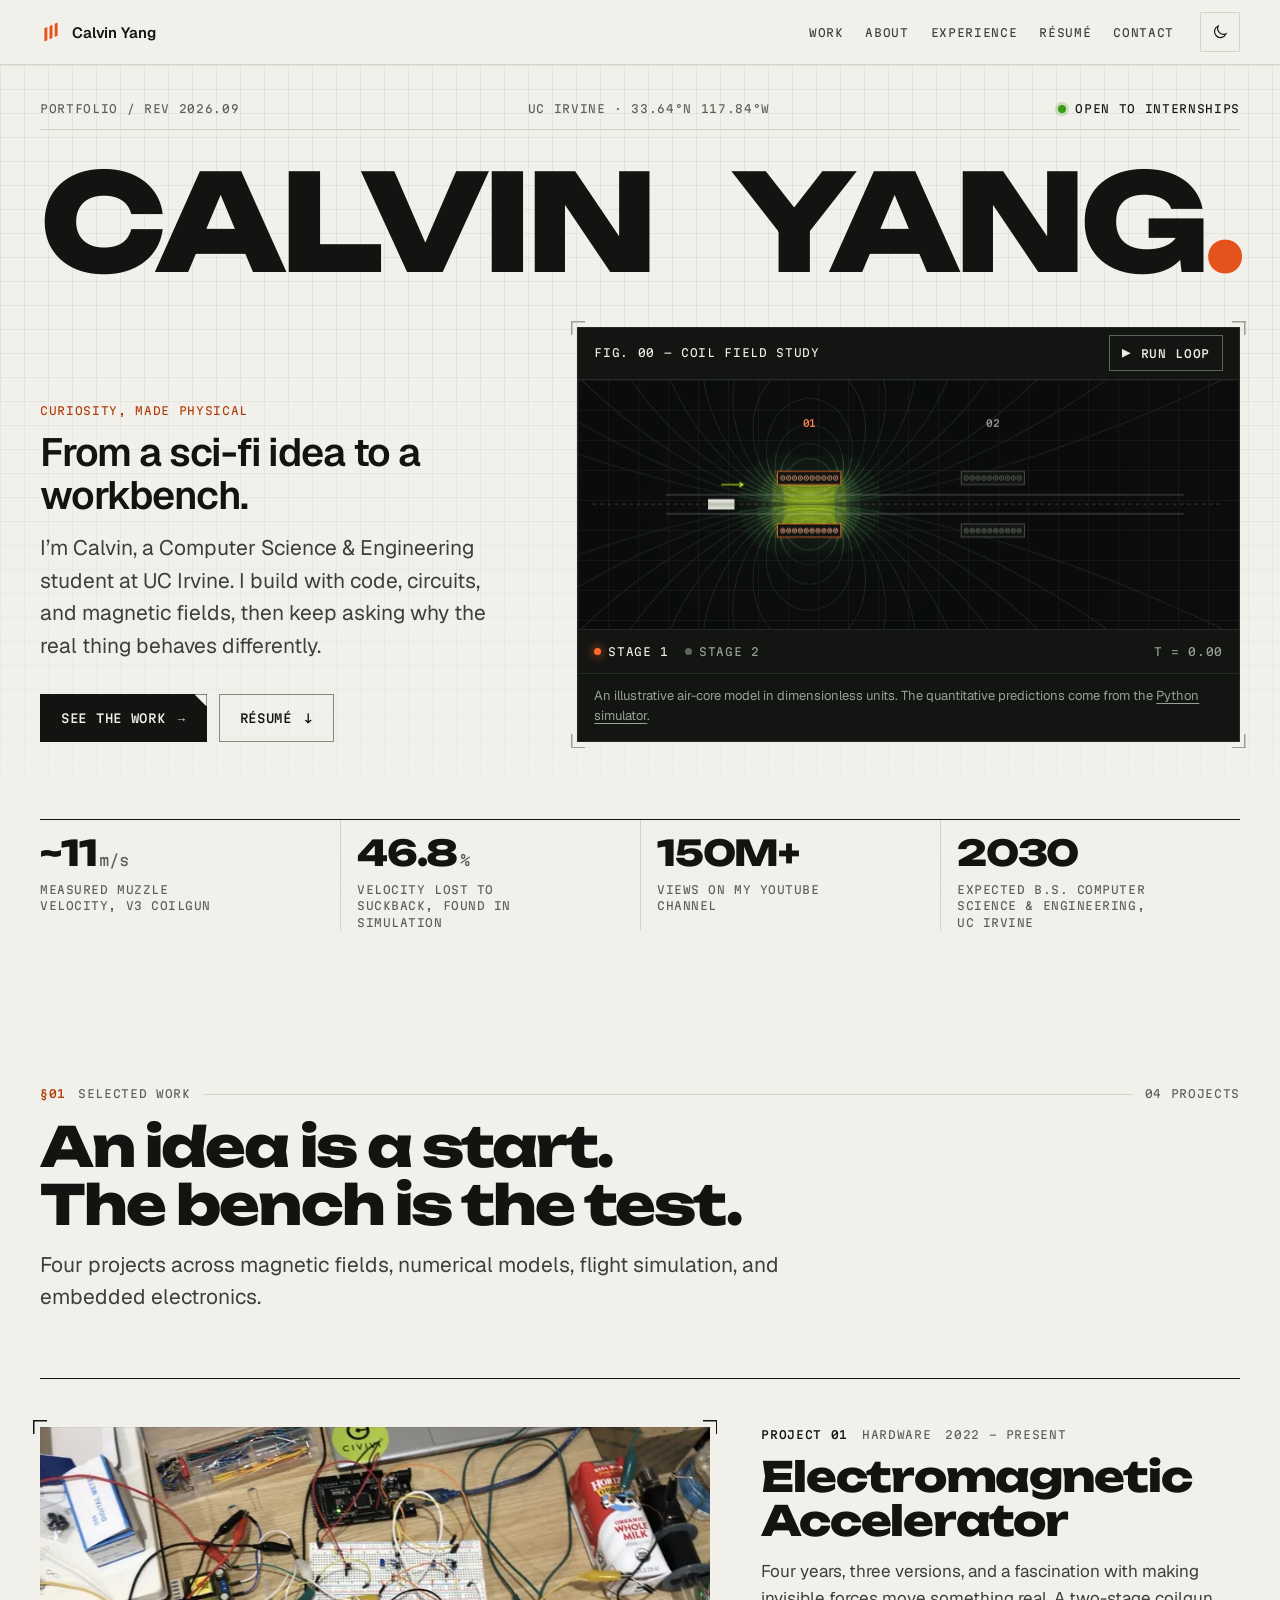
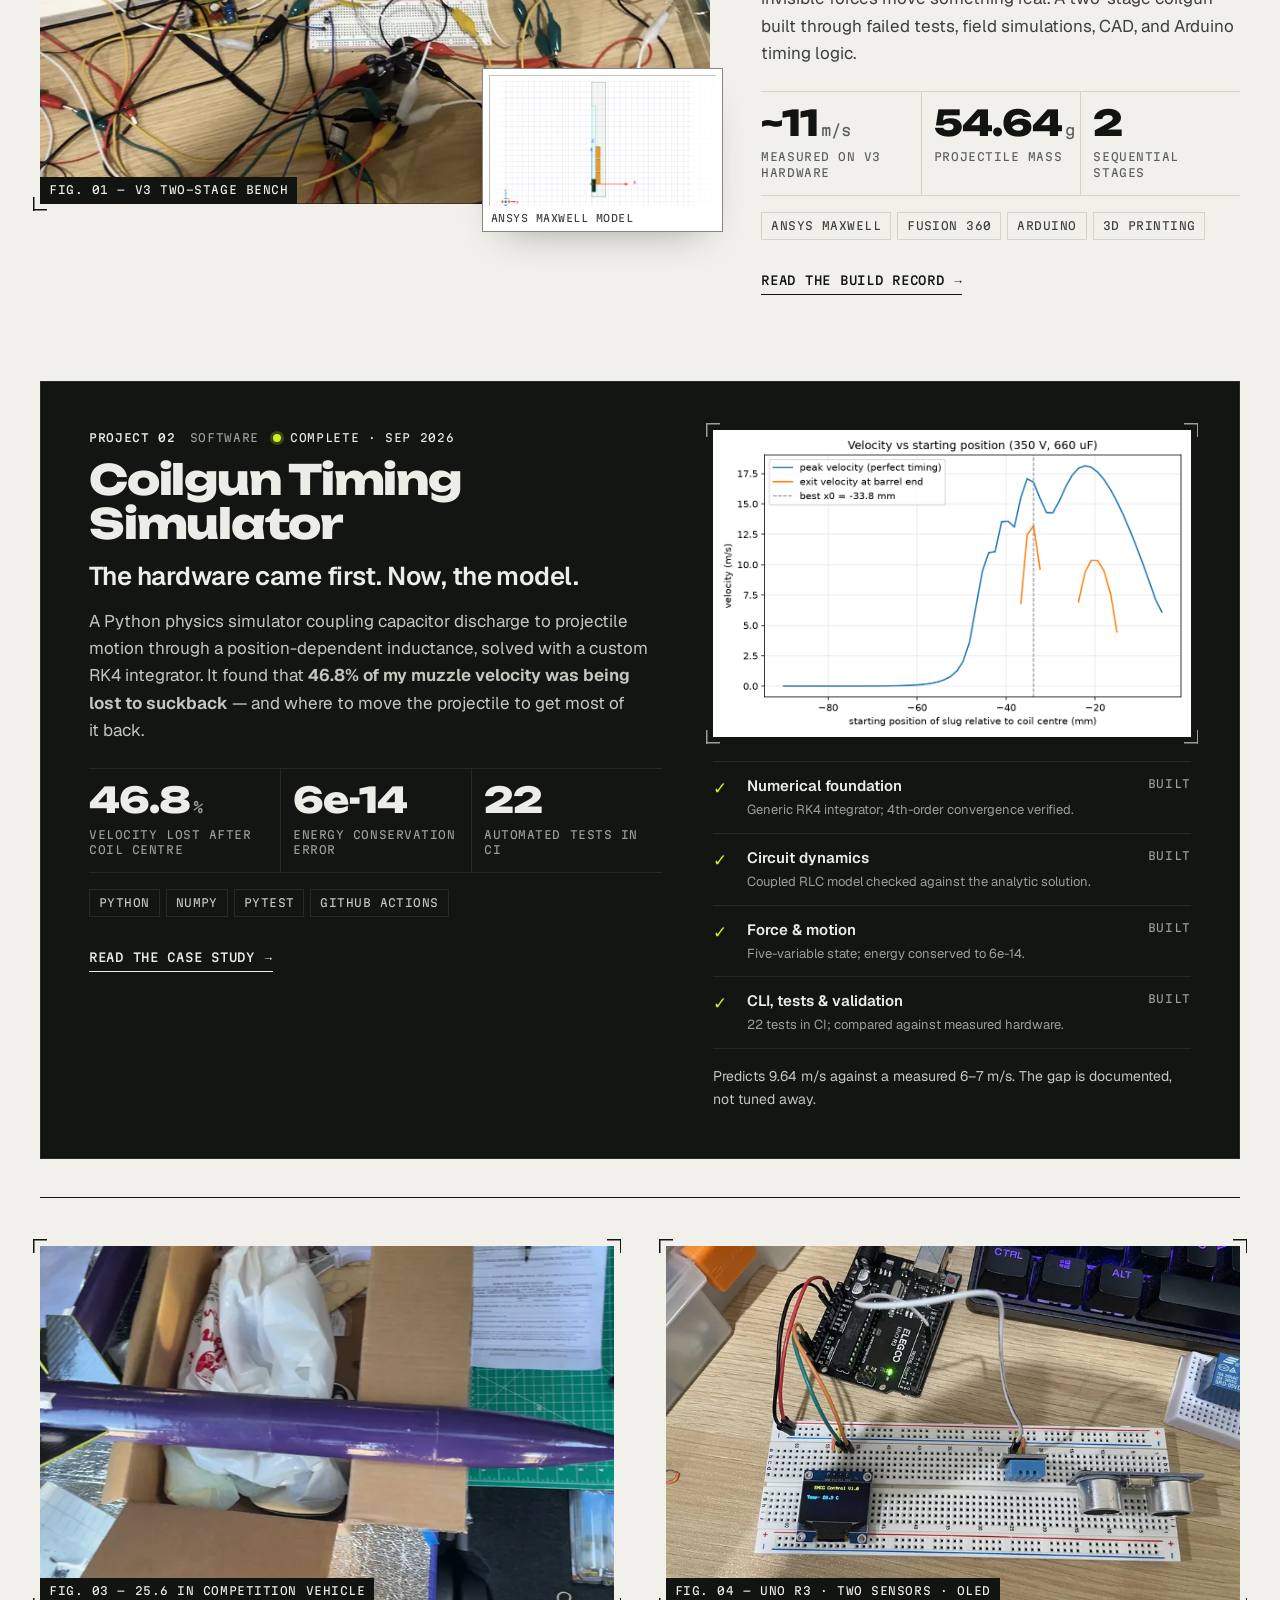
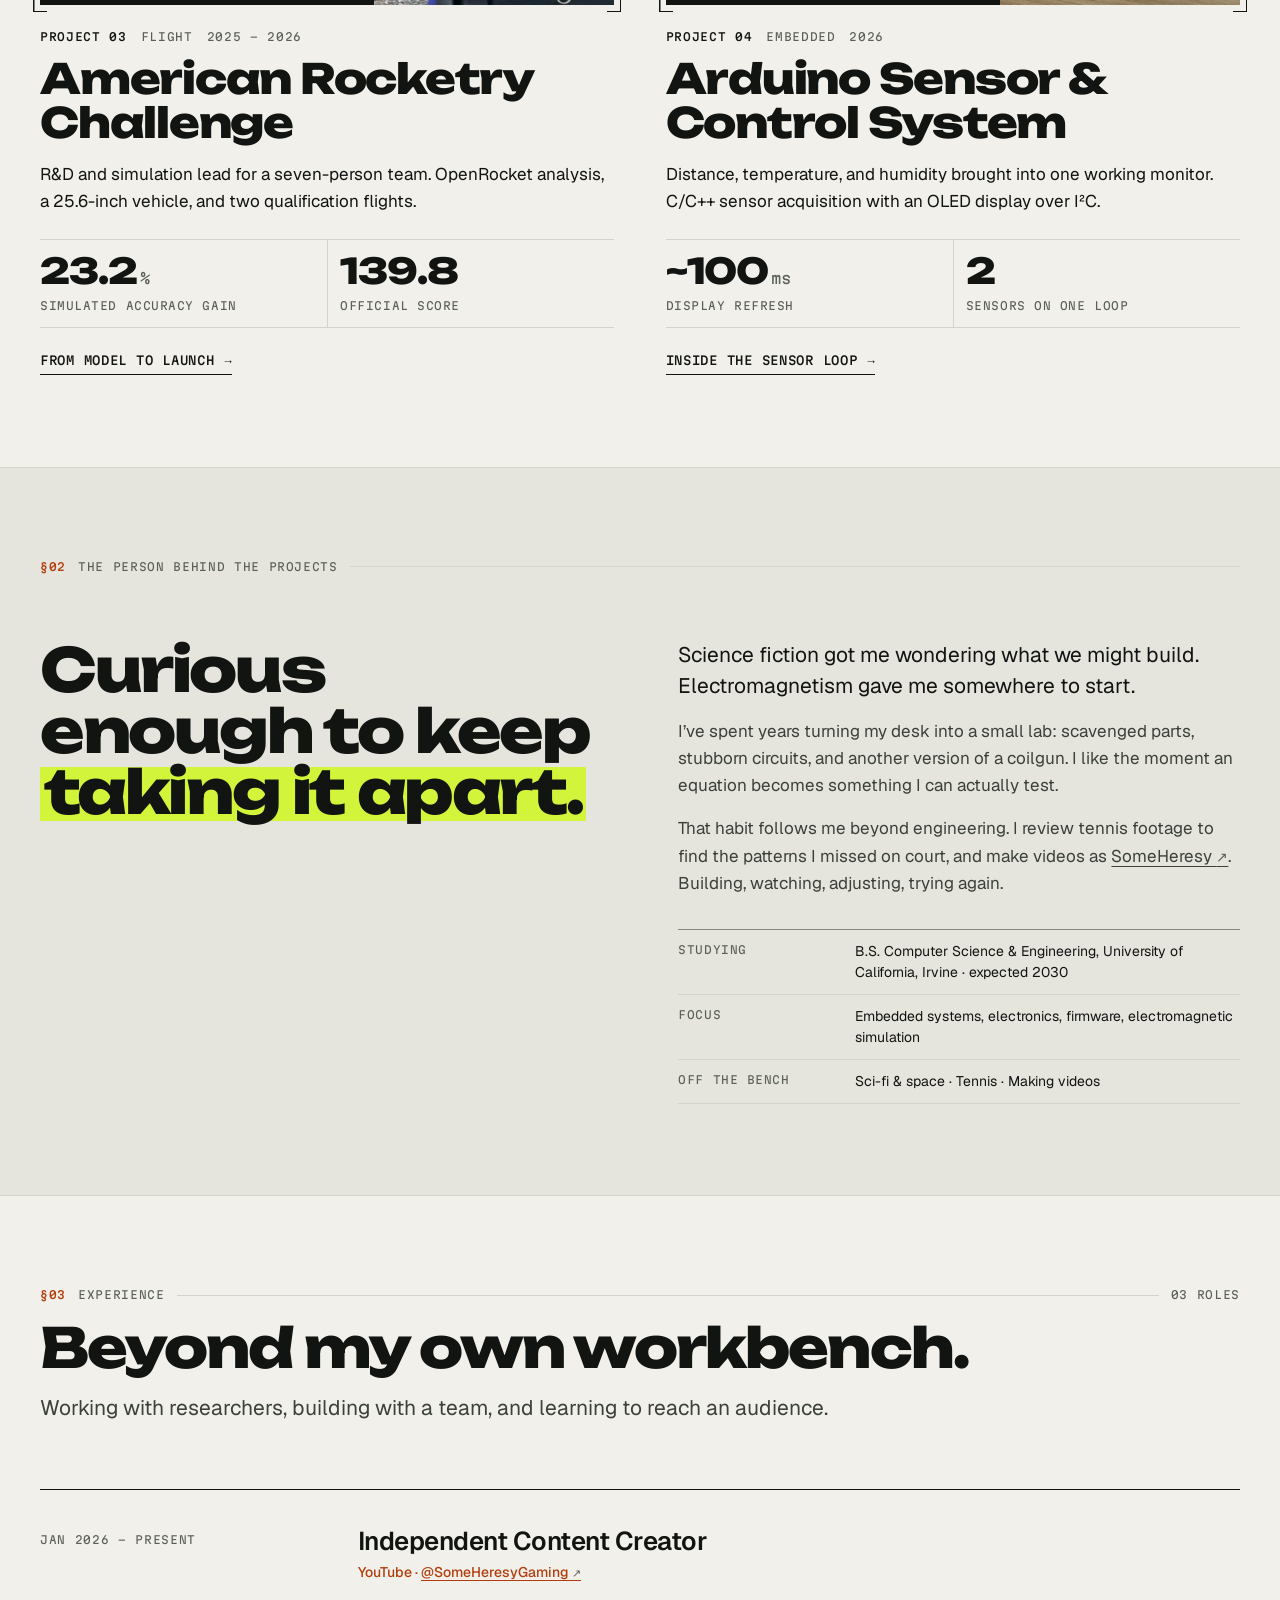
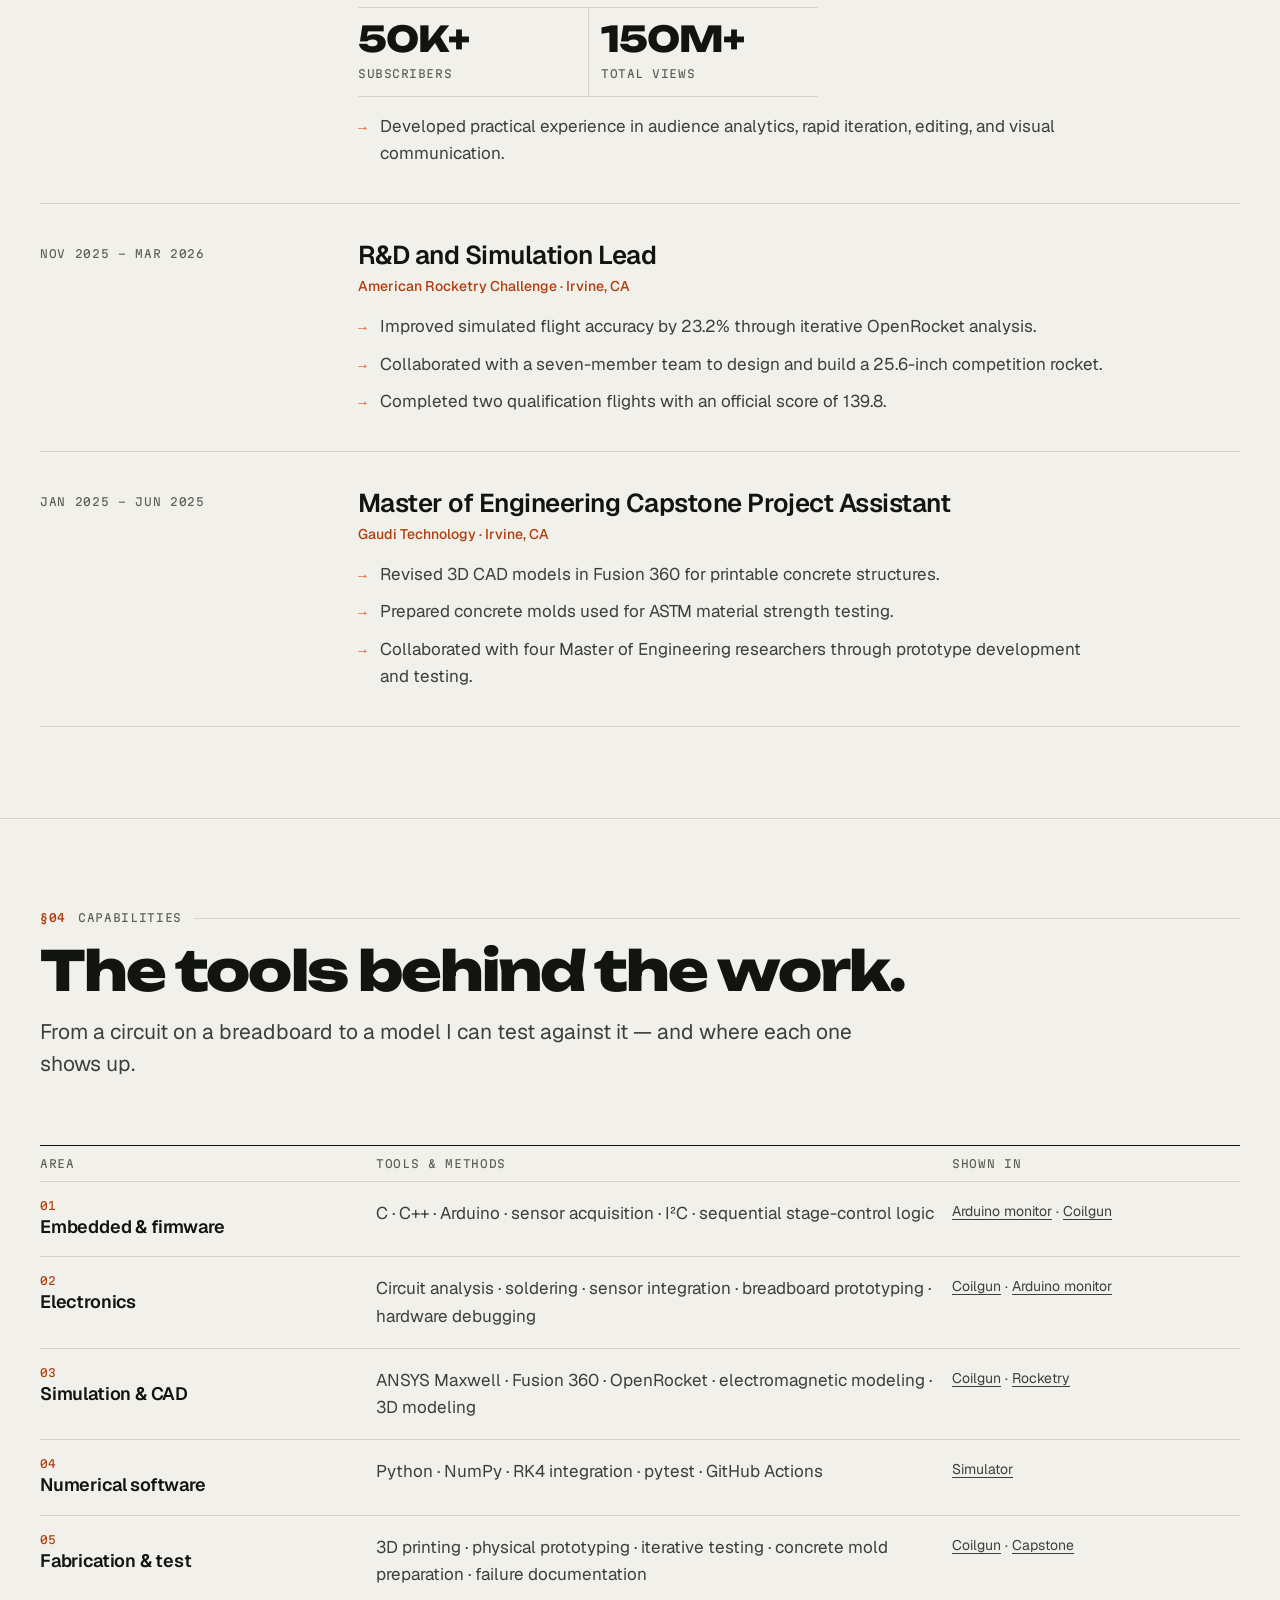
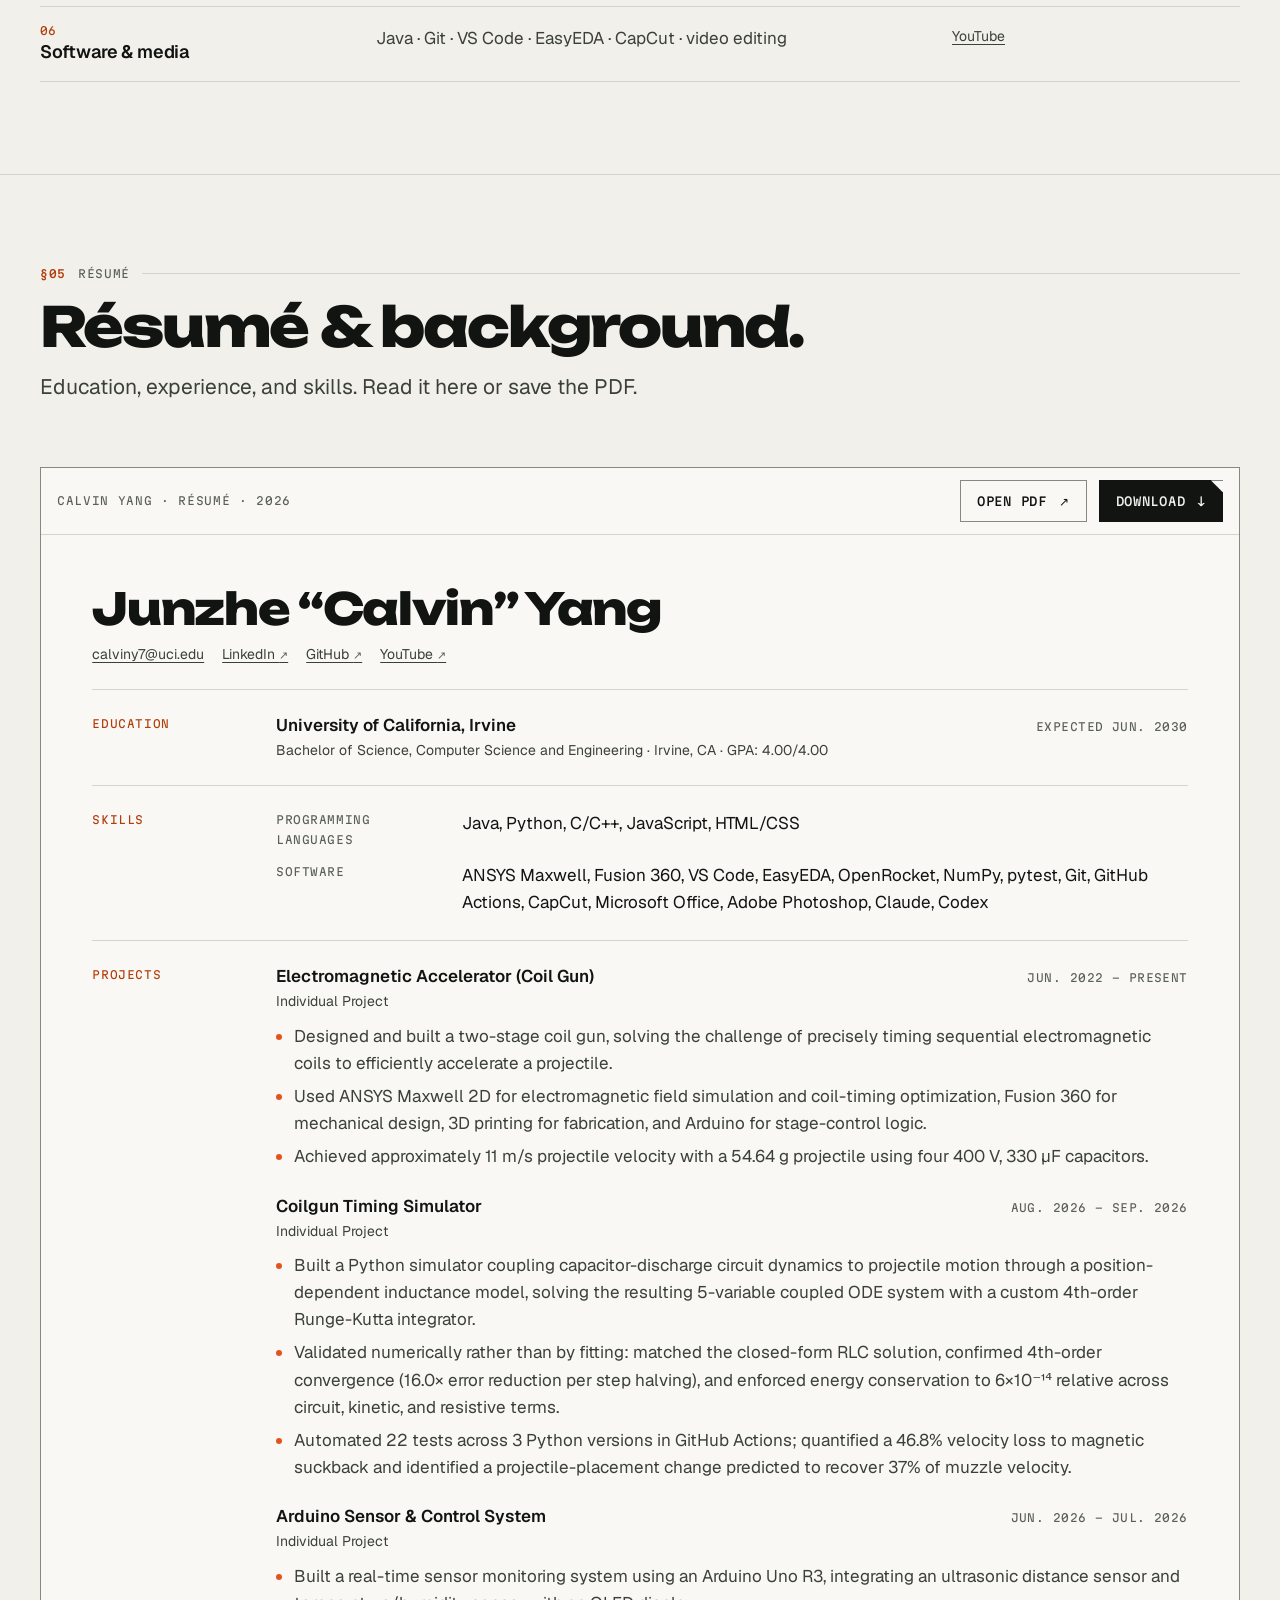
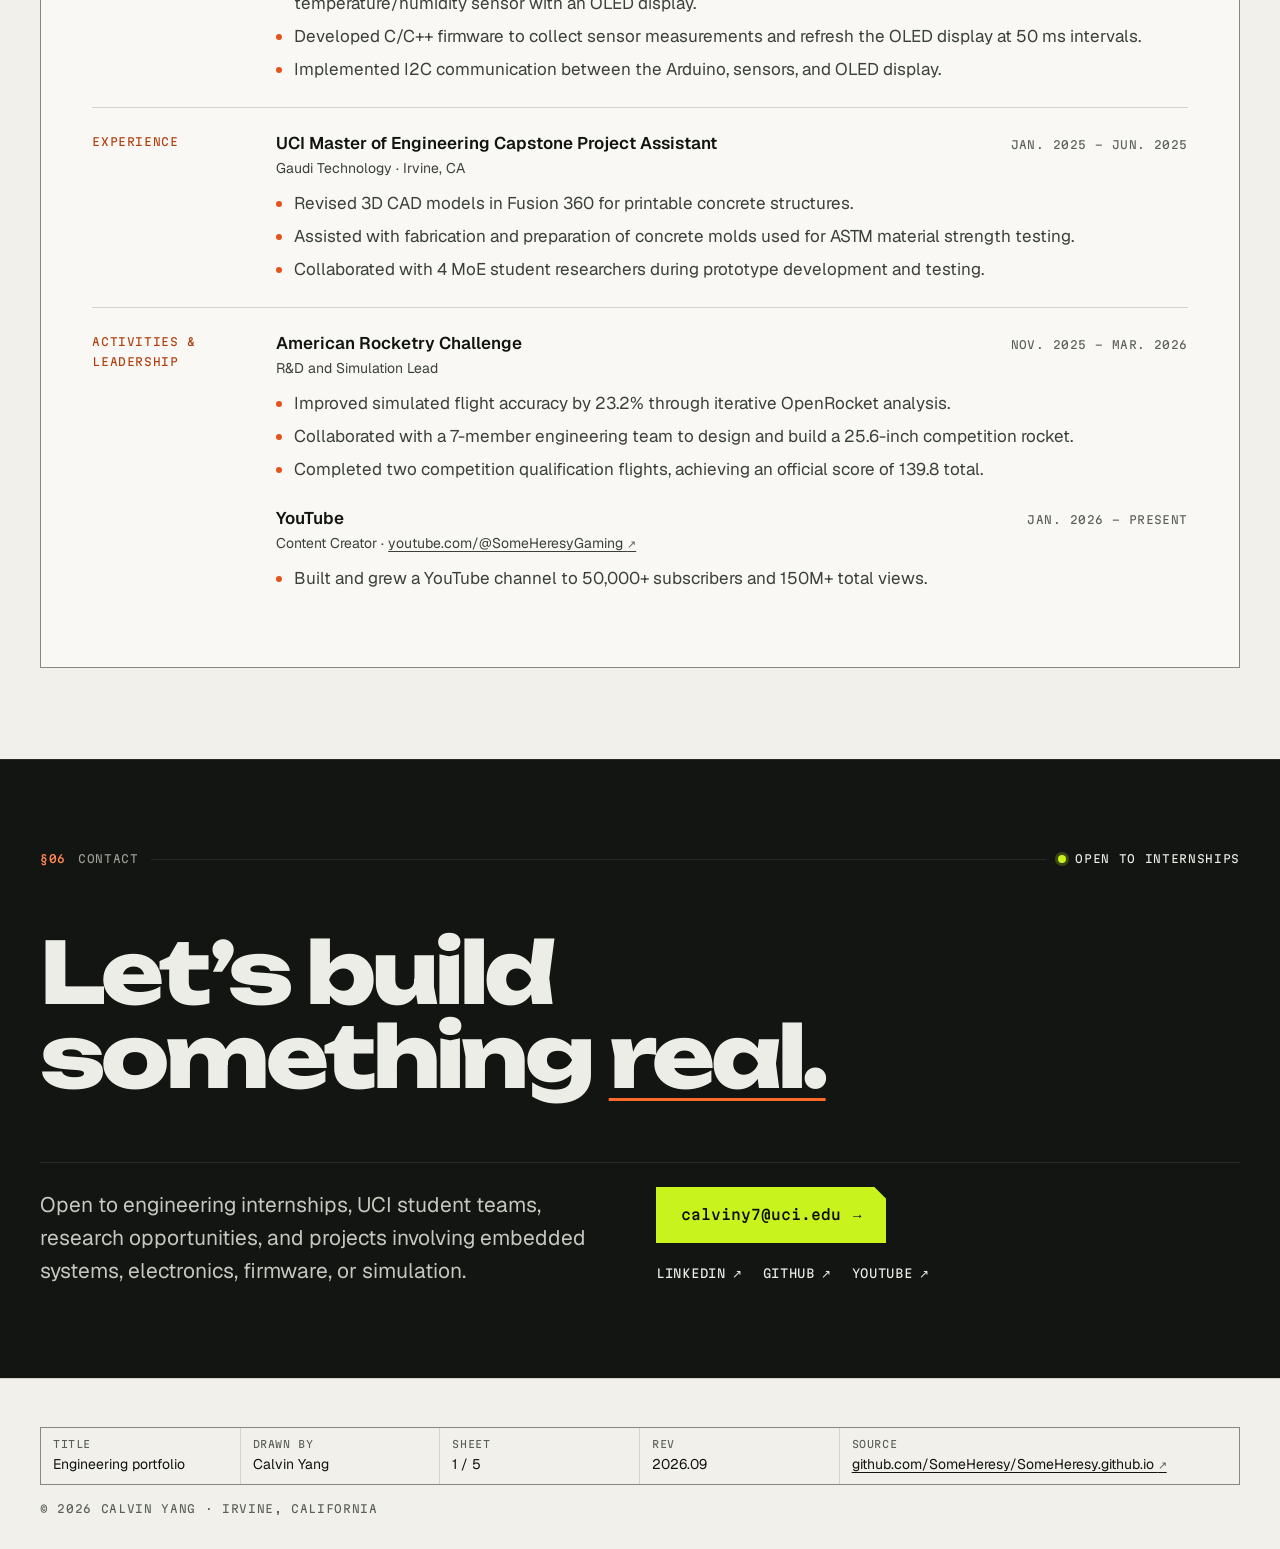
==== commit 4c4f466f: "updated resume" ====
--- a/index.html
+++ b/index.html
@@ -361,10 +361,9 @@
           <!-- RESUME:AUTO START - generated by tools/sync_resume.py, do not edit by hand -->
         <article class="resume-doc">
           <div class="resume-doc-head">
-            <h3>Calvin Yang</h3>
+            <h3>Junzhe “Calvin” Yang</h3>
             <ul class="resume-contact">
               <li><a href="mailto:calviny7@uci.edu">calviny7@uci.edu</a></li>
-              <li><a href="tel:+19493168256">(949) 316-8256</a></li>
               <li><a href="https://www.linkedin.com/in/calvinyang07/" target="_blank" rel="noopener noreferrer">LinkedIn <span class="ext" aria-hidden="true">↗</span><span class="sr-only"> (opens in a new tab)</span></a></li>
               <li><a href="https://github.com/SomeHeresy" target="_blank" rel="noopener noreferrer">GitHub <span class="ext" aria-hidden="true">↗</span><span class="sr-only"> (opens in a new tab)</span></a></li>
               <li><a href="https://www.youtube.com/@SomeHeresyGaming" target="_blank" rel="noopener noreferrer">YouTube <span class="ext" aria-hidden="true">↗</span><span class="sr-only"> (opens in a new tab)</span></a></li>
@@ -376,7 +375,7 @@
             <div>
               <div class="resume-entry">
                 <div class="resume-entry-head"><h5>University of California, Irvine</h5><span class="resume-when">Expected Jun. 2030</span></div>
-                <p class="resume-where">Bachelor of Science, Computer Science and Engineering · Irvine, CA</p>
+                <p class="resume-where">Bachelor of Science, Computer Science and Engineering · Irvine, CA · GPA: 4.00/4.00</p>
               </div>
             </div>
           </div>
@@ -386,7 +385,7 @@
             <div>
               <dl class="resume-skills">
                 <div><dt>Programming Languages</dt><dd>Java, Python, C/C++, JavaScript, HTML/CSS</dd></div>
-                <div><dt>Software</dt><dd>ANSYS Maxwell, Fusion 360, VS Code, EasyEDA, OpenRocket, NumPy, pytest, Git, GitHub Actions, CapCut</dd></div>
+                <div><dt>Software</dt><dd>ANSYS Maxwell, Fusion 360, VS Code, EasyEDA, OpenRocket, NumPy, pytest, Git, GitHub Actions, CapCut, Microsoft Office, Adobe Photoshop, Claude, Codex</dd></div>
               </dl>
             </div>
           </div>
@@ -417,7 +416,7 @@
                 <p class="resume-where">Individual Project</p>
                 <ul>
                   <li>Built a real-time sensor monitoring system using an Arduino Uno R3, integrating an ultrasonic distance sensor and temperature/humidity sensor with an OLED display.</li>
-                  <li>Developed C/C++ firmware to collect sensor measurements and refresh the OLED display at approximately 100 ms intervals.</li>
+                  <li>Developed C/C++ firmware to collect sensor measurements and refresh the OLED display at 50 ms intervals.</li>
                   <li>Implemented I2C communication between the Arduino, sensors, and OLED display.</li>
                 </ul>
               </div>
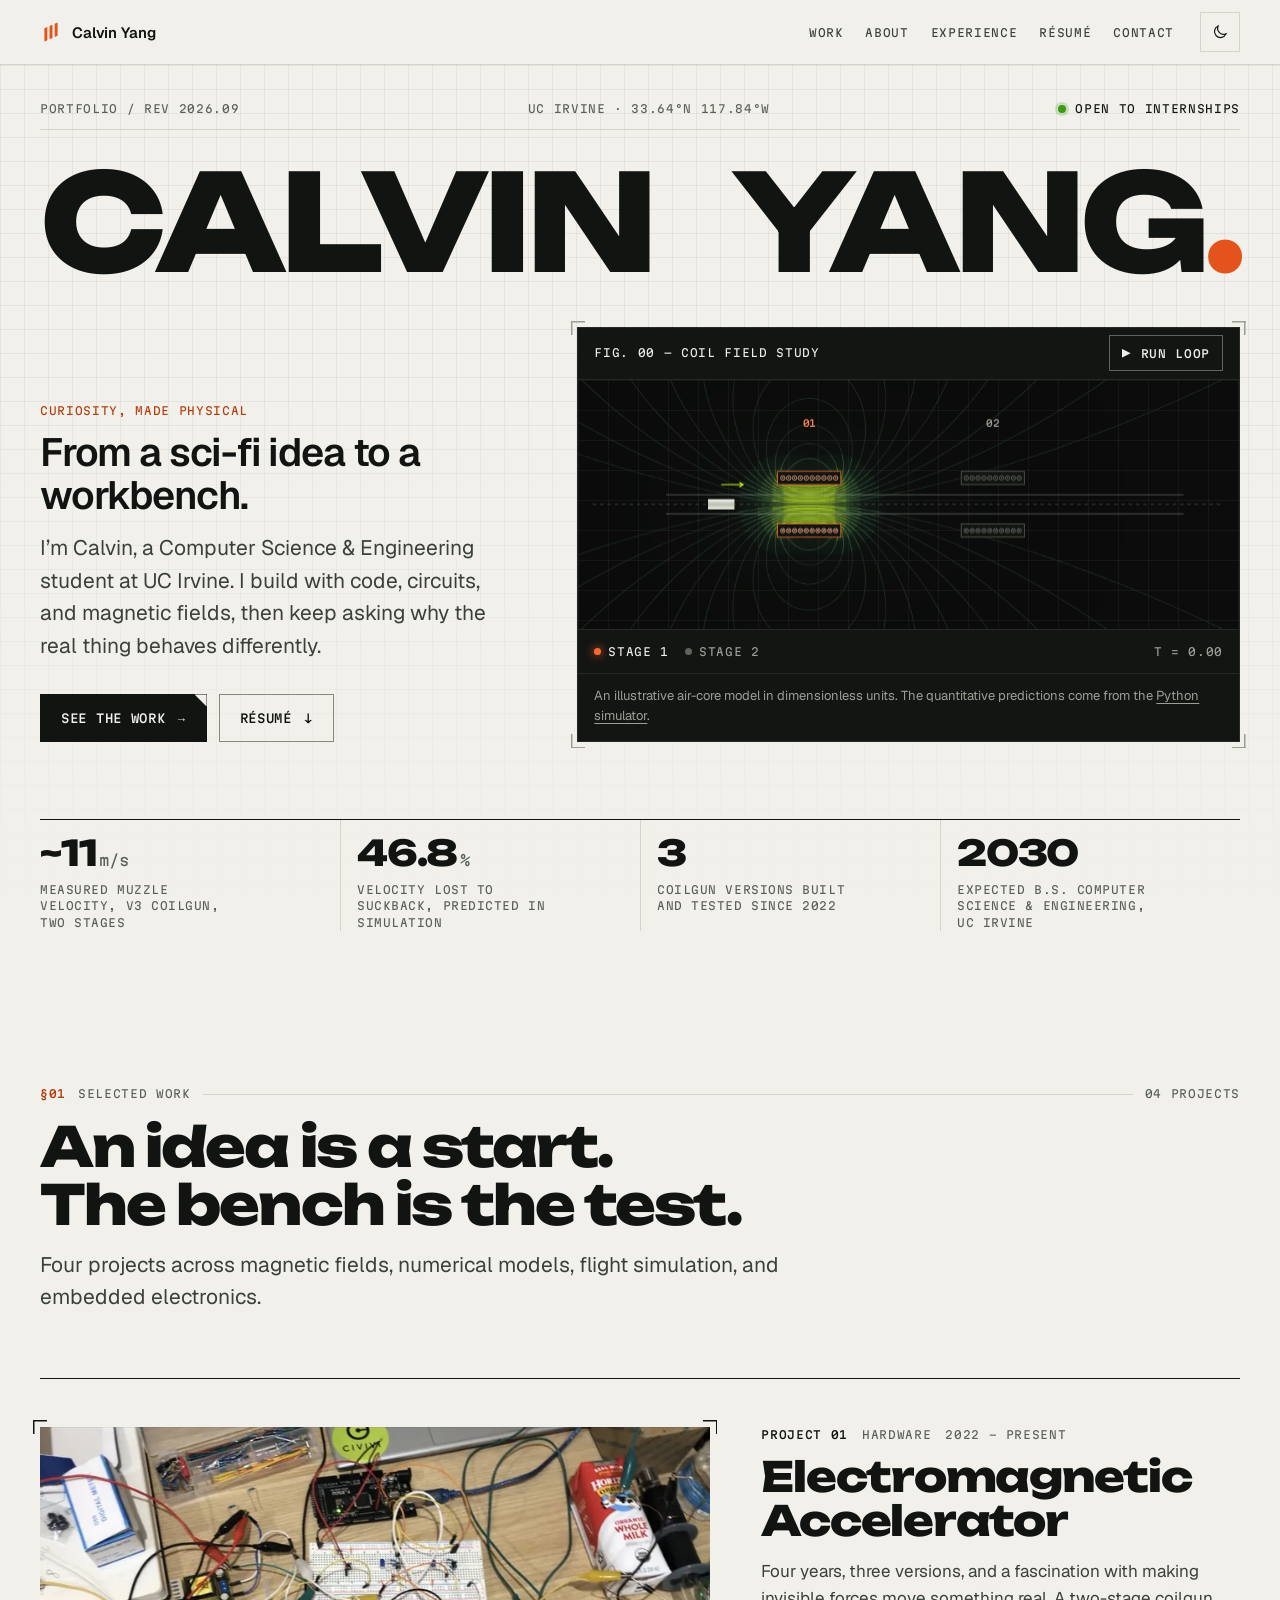
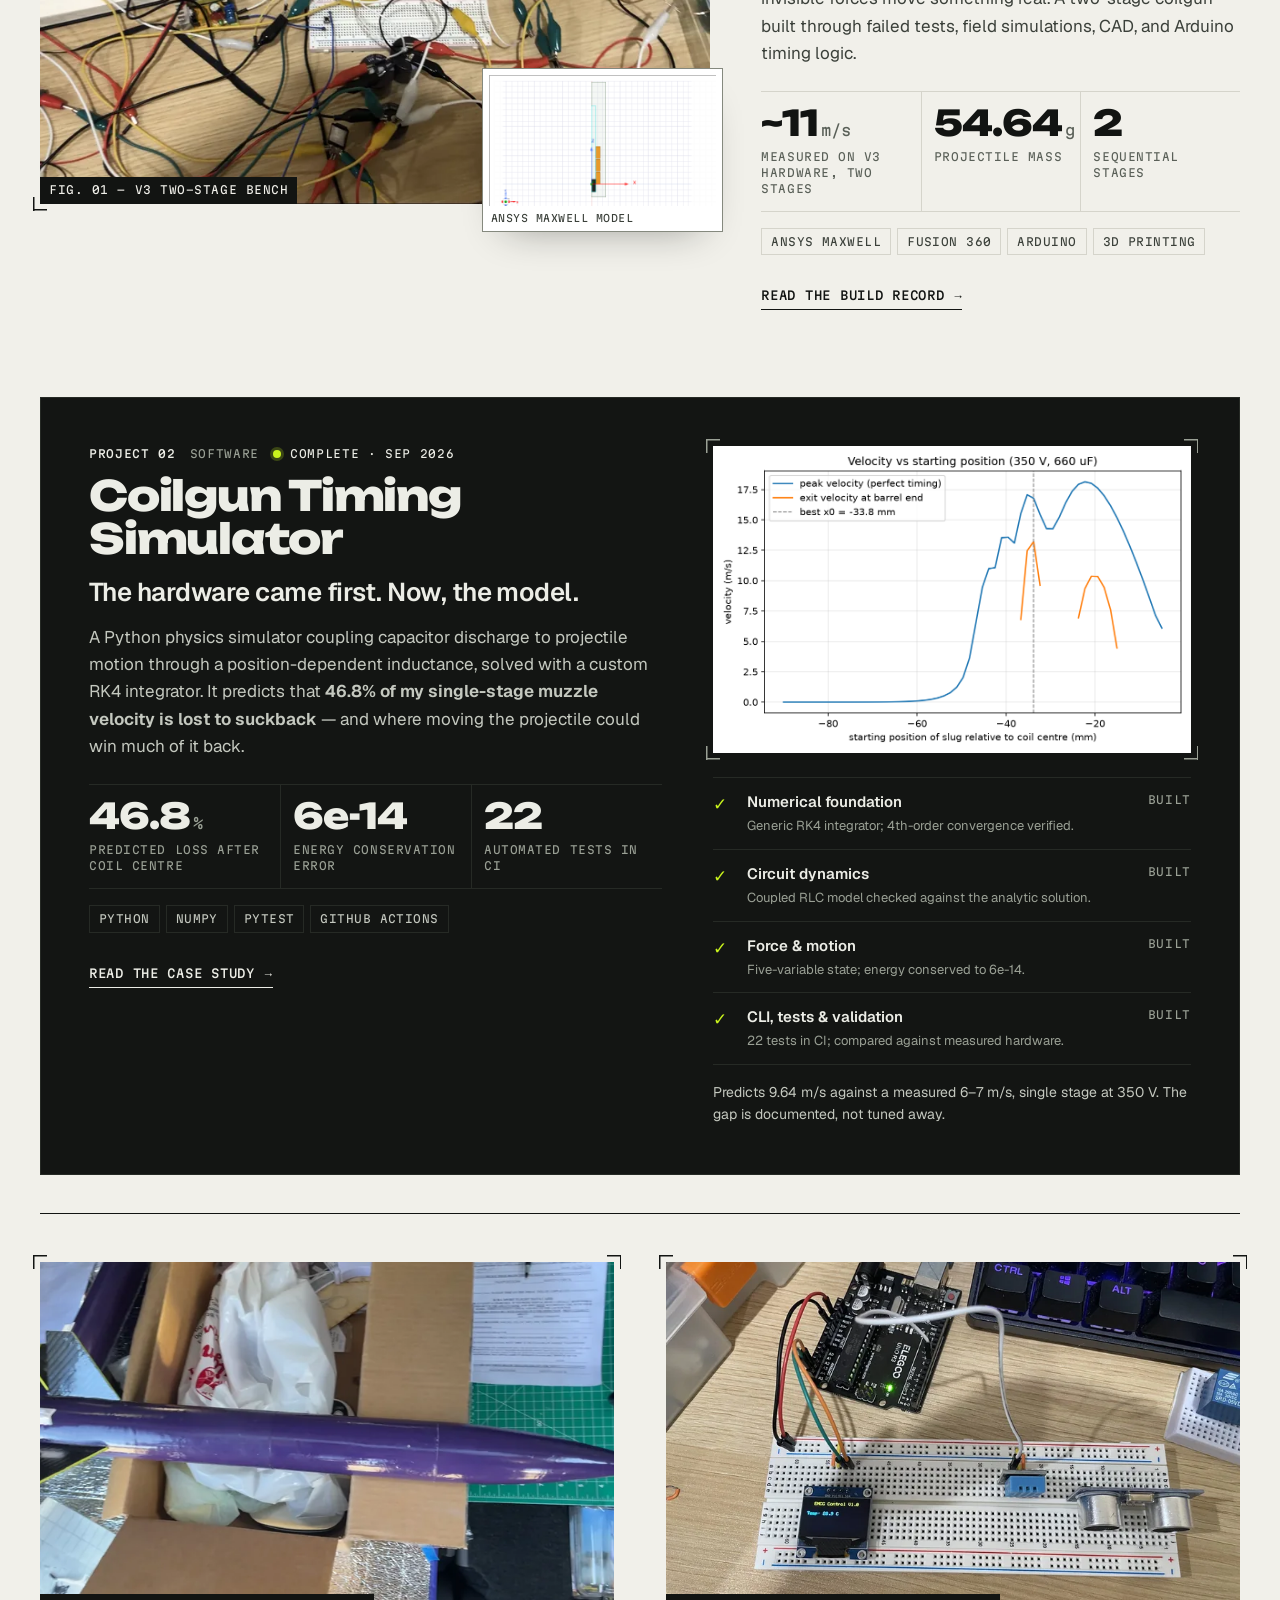
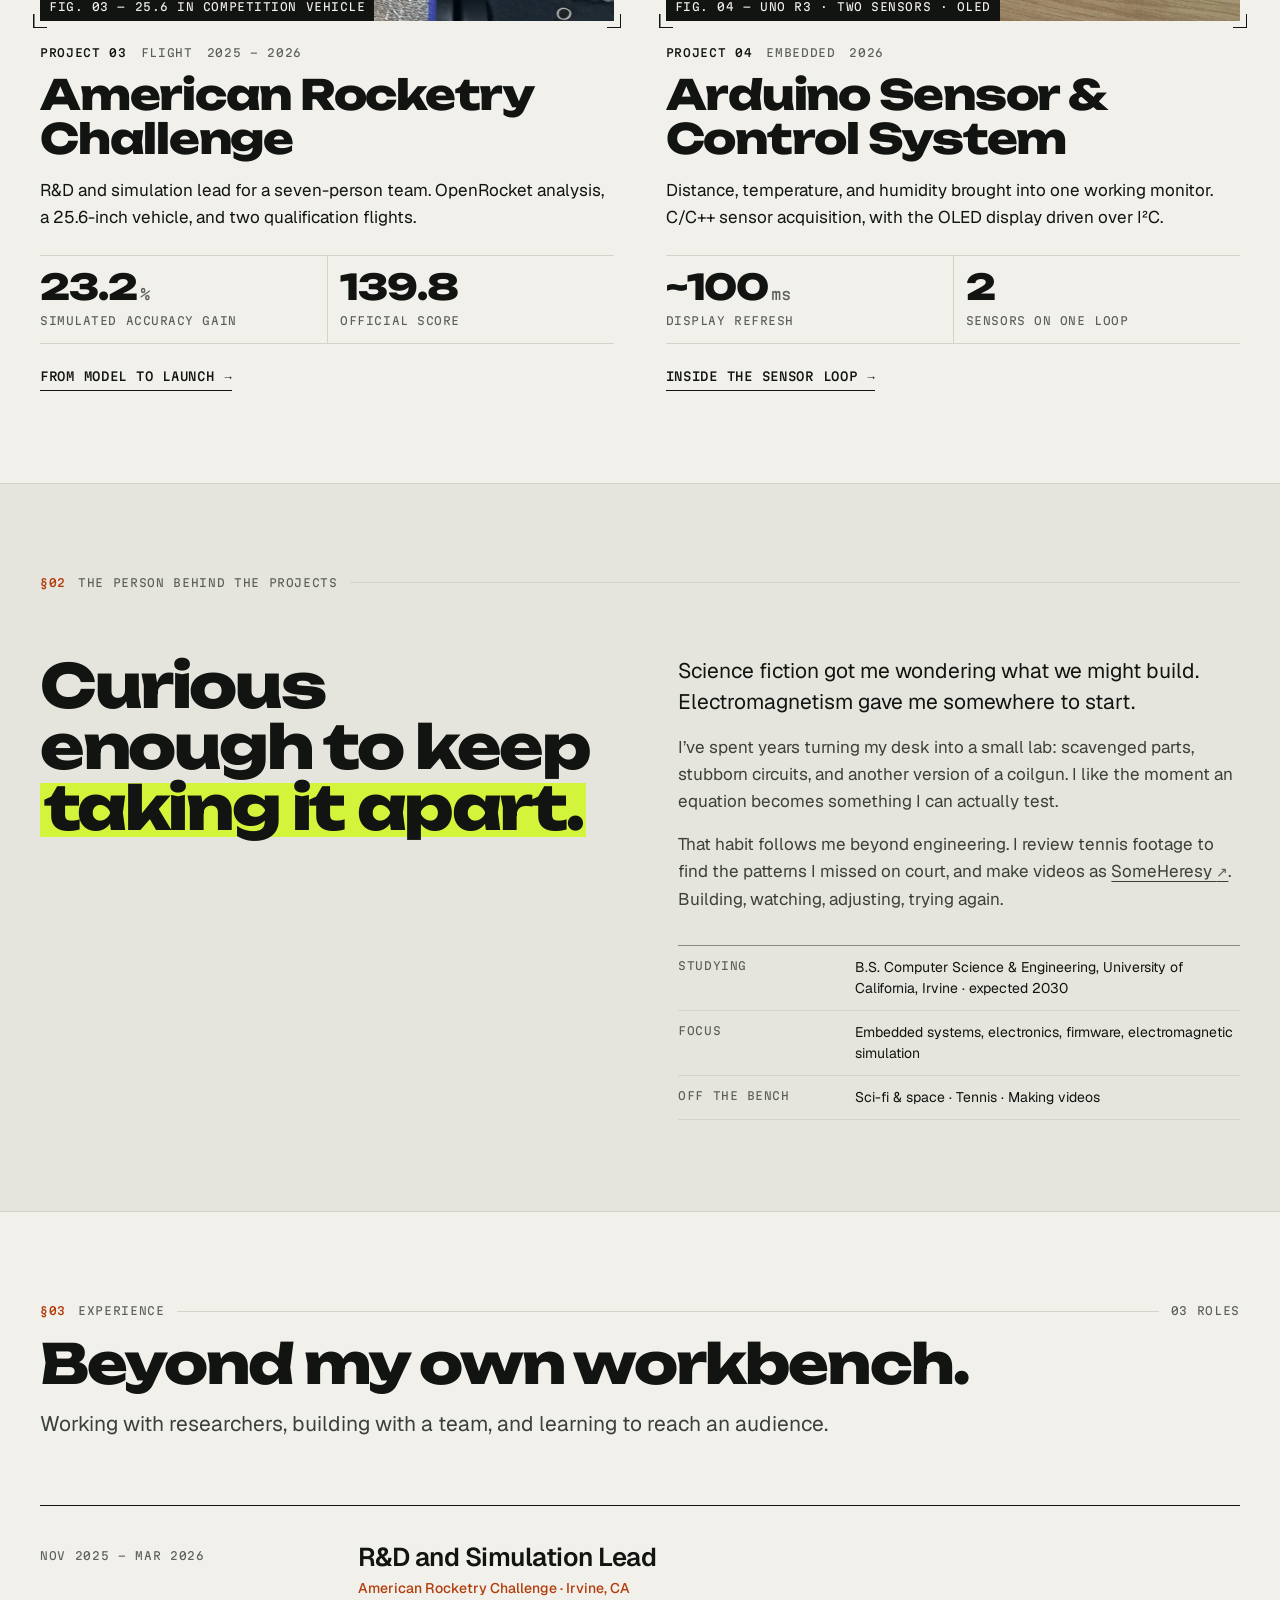
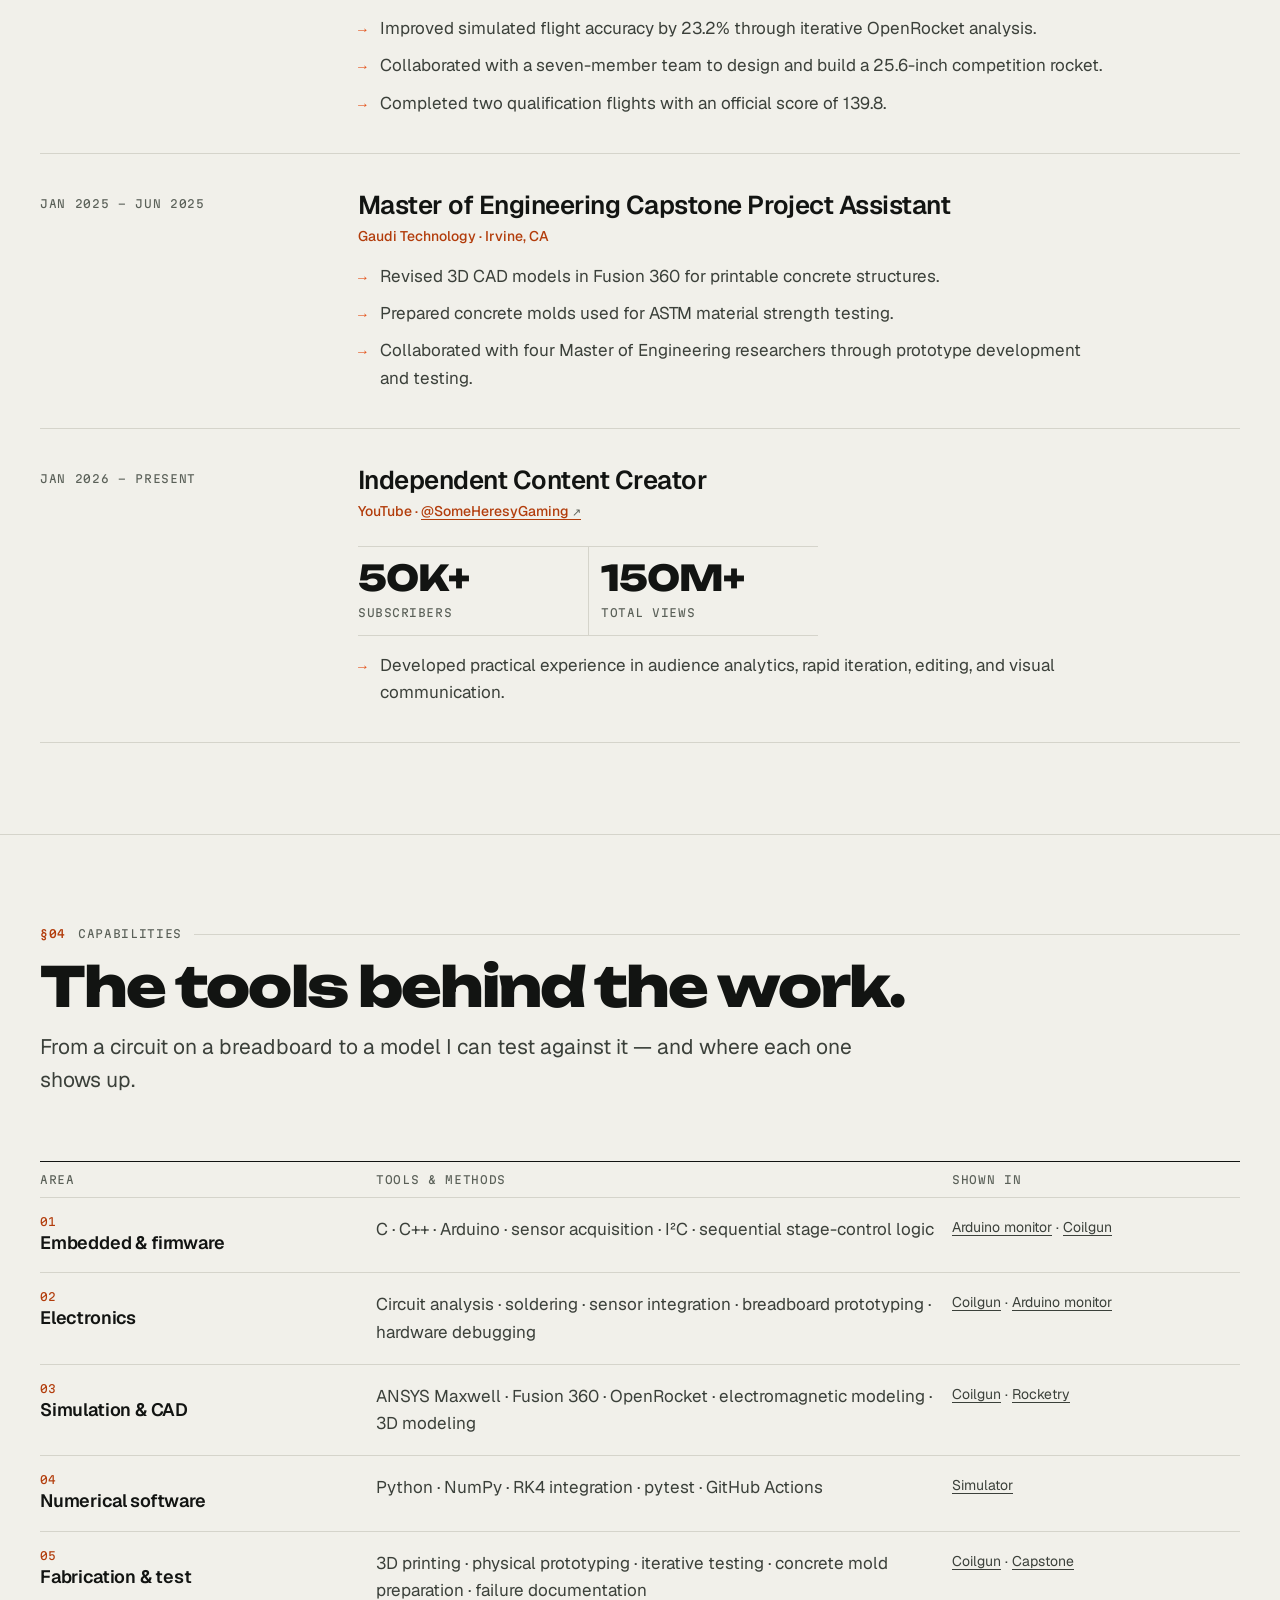
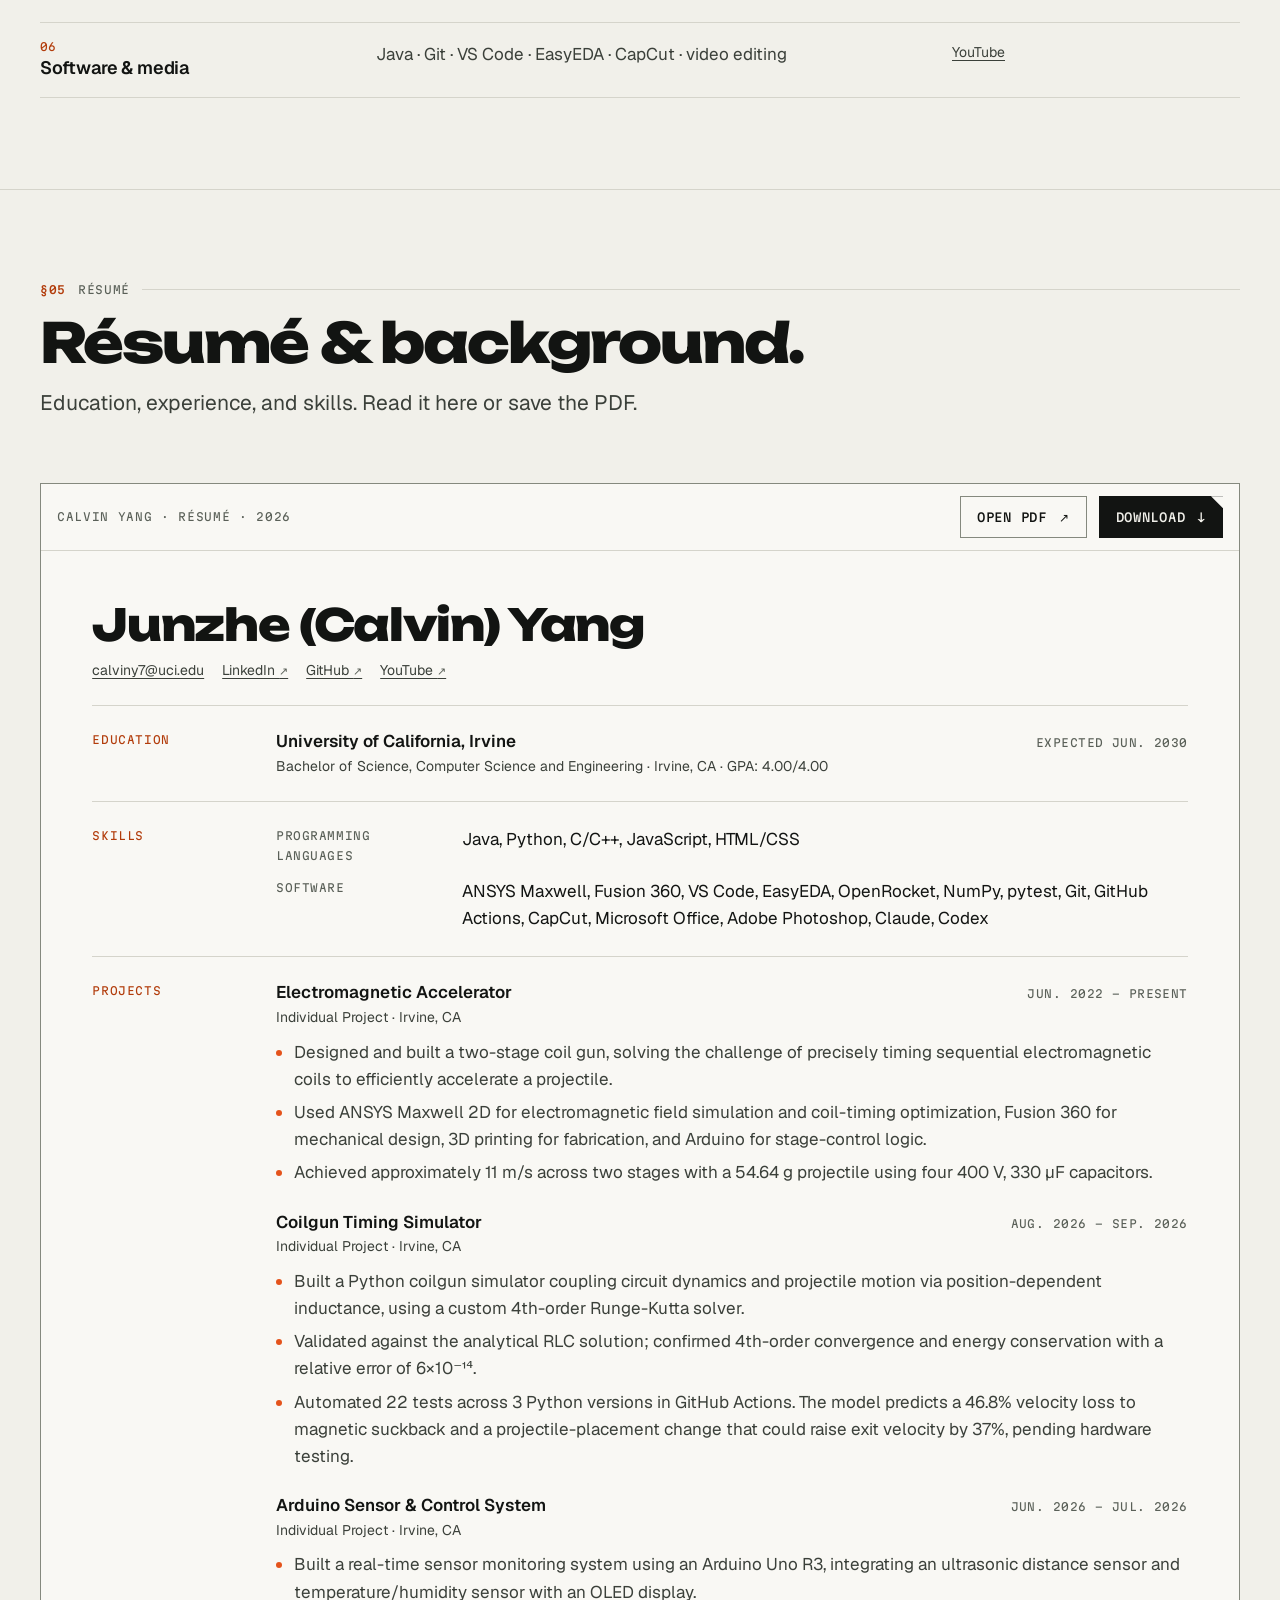
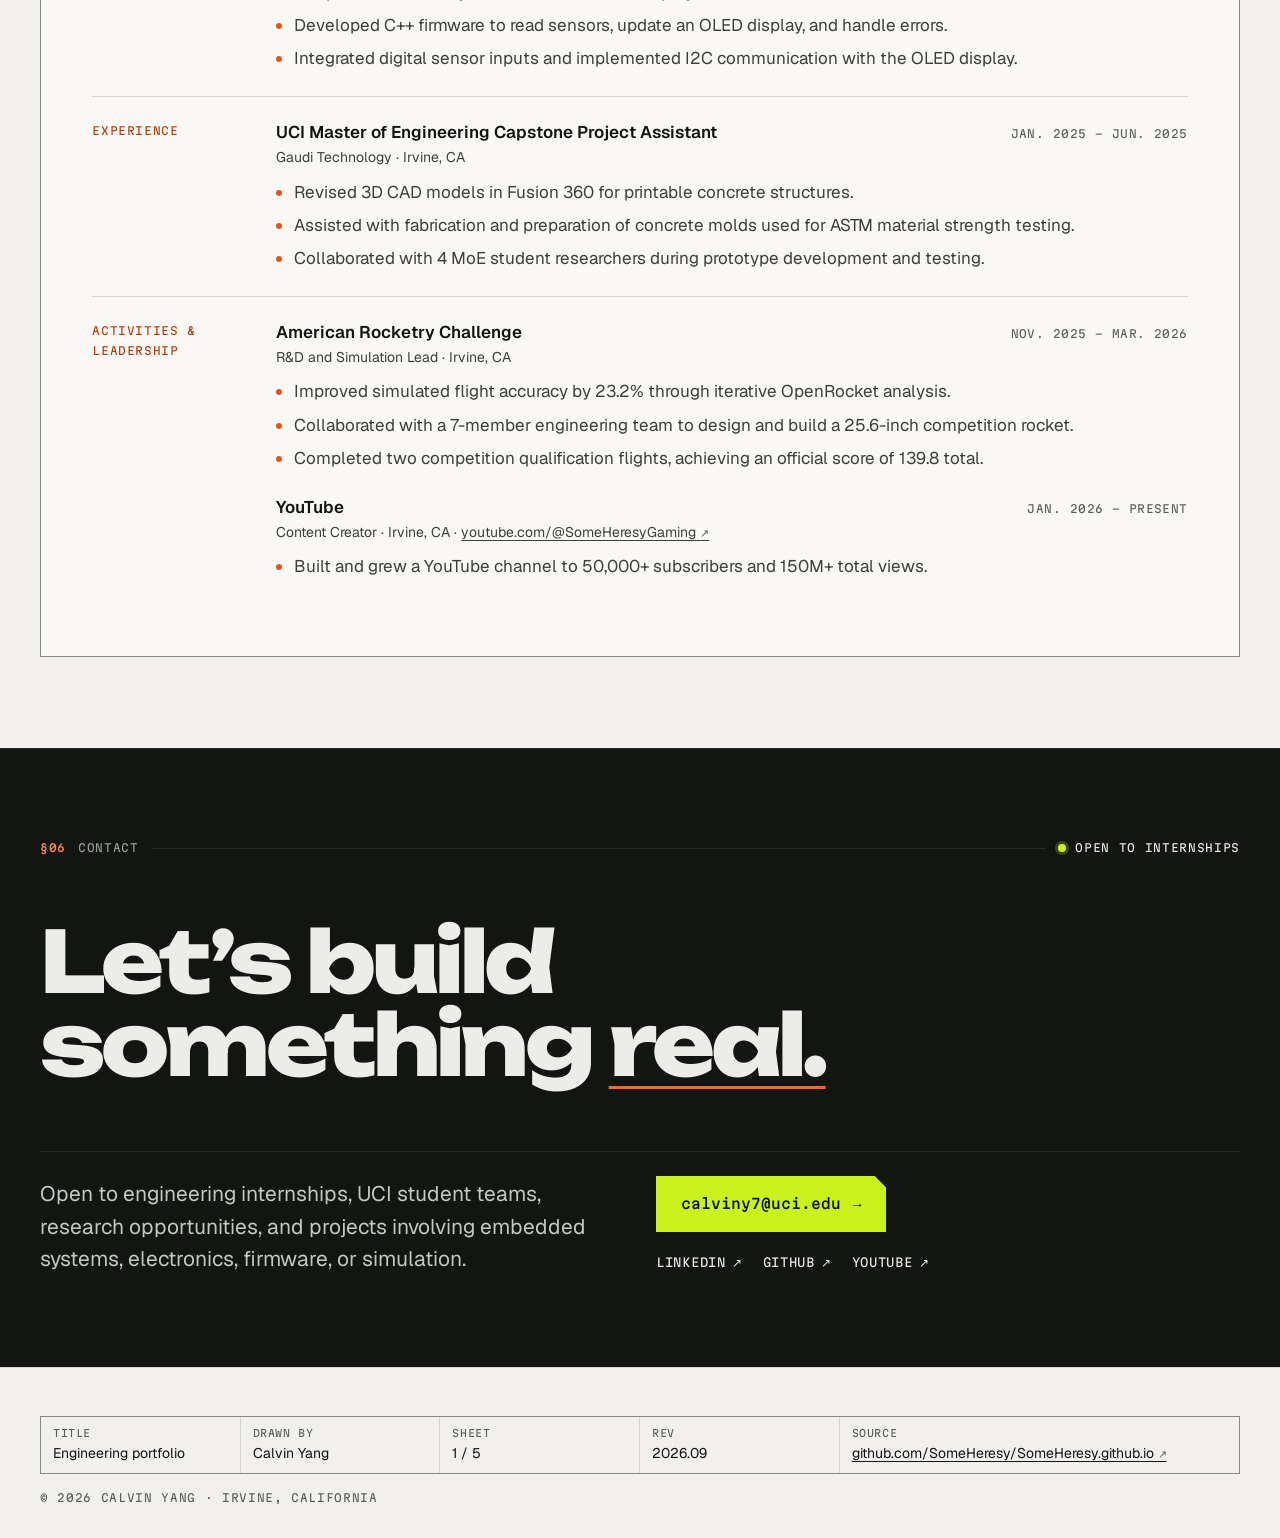
==== commit d0ec7862: "Correct site facts, import V4 résumé, tidy figures - Label the ~11 m/s result as two-stage and the 6" ====
--- a/index.html
+++ b/index.html
@@ -120,9 +120,9 @@
         </div>
 
         <dl class="facts">
-          <div class="fact"><dt>Measured muzzle velocity, V3 coilgun</dt><dd>~11<span class="unit">m/s</span></dd></div>
-          <div class="fact"><dt>Velocity lost to suckback, found in simulation</dt><dd>46.8<span class="unit">%</span></dd></div>
-          <div class="fact"><dt>Views on my YouTube channel</dt><dd>150M+</dd></div>
+          <div class="fact"><dt>Measured muzzle velocity, V3 coilgun, two stages</dt><dd>~11<span class="unit">m/s</span></dd></div>
+          <div class="fact"><dt>Velocity lost to suckback, predicted in simulation</dt><dd>46.8<span class="unit">%</span></dd></div>
+          <div class="fact"><dt>Coilgun versions built and tested since 2022</dt><dd>3</dd></div>
           <div class="fact"><dt>Expected B.S. Computer Science &amp; Engineering, UC Irvine</dt><dd>2030</dd></div>
         </dl>
       </div>
@@ -141,14 +141,14 @@
           <a class="work__media frame" href="projects/electromagnetic-accelerator.html" tabindex="-1" aria-hidden="true">
             <span class="frame__media" data-project-image="electromagnetic-accelerator"><img src="assets/coilgun/version3/v3-main-setup.webp" srcset="assets/coilgun/version3/v3-main-setup-800.webp 800w, assets/coilgun/version3/v3-main-setup.webp 1125w" sizes="(max-width: 900px) 100vw, 58vw" alt="" width="1125" height="640" loading="lazy"></span>
             <span class="frame__tag">Fig. 01 — V3 two-stage bench</span>
-            <span class="work__inset"><img src="assets/coilgun/version3/sim-model-cover.png" alt="" width="932" height="536" loading="lazy"><span>ANSYS Maxwell model</span></span>
+            <span class="work__inset"><img src="assets/coilgun/version3/sim-model-cover.webp" alt="" width="932" height="536" loading="lazy"><span>ANSYS Maxwell model</span></span>
           </a>
           <div class="work__body flow">
             <p class="work__meta label"><b>Project 01</b><span>Hardware</span><span>2022 – present</span></p>
             <h3 class="work__title" id="ema-title" data-project-title="electromagnetic-accelerator"><a href="projects/electromagnetic-accelerator.html">Electromagnetic Accelerator</a></h3>
             <p>Four years, three versions, and a fascination with making invisible forces move something real. A two-stage coilgun built through failed tests, field simulations, CAD, and Arduino timing logic.</p>
             <dl class="readouts">
-              <div class="readout"><dt>Measured on V3 hardware</dt><dd>~11<span class="unit">m/s</span></dd></div>
+              <div class="readout"><dt>Measured on V3 hardware, two stages</dt><dd>~11<span class="unit">m/s</span></dd></div>
               <div class="readout"><dt>Projectile mass</dt><dd>54.64<span class="unit">g</span></dd></div>
               <div class="readout"><dt>Sequential stages</dt><dd>2</dd></div>
             </dl>
@@ -162,9 +162,9 @@
             <p class="work__meta label"><b>Project 02</b><span>Software</span><span class="status"><span class="led" aria-hidden="true"></span>Complete · Sep 2026</span></p>
             <h3 class="work__title" id="sim-title" data-project-title="coilgun-simulator"><a href="projects/coilgun-simulator.html">Coilgun Timing Simulator</a></h3>
             <p class="work__kicker">The hardware came first. Now, the model.</p>
-            <p>A Python physics simulator coupling capacitor discharge to projectile motion through a position-dependent inductance, solved with a custom RK4 integrator. It found that <strong>46.8% of my muzzle velocity was being lost to suckback</strong> — and where to move the projectile to get most of it back.</p>
+            <p>A Python physics simulator coupling capacitor discharge to projectile motion through a position-dependent inductance, solved with a custom RK4 integrator. It predicts that <strong>46.8% of my single-stage muzzle velocity is lost to suckback</strong> — and where moving the projectile could win much of it back.</p>
             <dl class="readouts">
-              <div class="readout"><dt>Velocity lost after coil centre</dt><dd>46.8<span class="unit">%</span></dd></div>
+              <div class="readout"><dt>Predicted loss after coil centre</dt><dd>46.8<span class="unit">%</span></dd></div>
               <div class="readout"><dt>Energy conservation error</dt><dd>6e-14</dd></div>
               <div class="readout"><dt>Automated tests in CI</dt><dd>22</dd></div>
             </dl>
@@ -173,7 +173,7 @@
           </div>
           <div class="work__aside">
             <a class="frame" href="projects/coilgun-simulator.html" tabindex="-1" aria-hidden="true">
-              <span class="frame__media plate" data-project-image="coilgun-simulator"><img src="assets/coilgun-simulator/velocity-vs-start-position.png" alt="" width="1050" height="675" loading="lazy"></span>
+              <span class="frame__media plate" data-project-image="coilgun-simulator"><img src="assets/coilgun-simulator/velocity-vs-start-position.webp" alt="" width="1050" height="675" loading="lazy"></span>
             </a>
             <ol class="checklist" aria-label="Build log">
               <li><span class="checklist__tick" aria-hidden="true">✓</span><div><strong>Numerical foundation</strong><p>Generic RK4 integrator; 4th-order convergence verified.</p></div><span class="checklist__state label">Built</span></li>
@@ -181,7 +181,7 @@
               <li><span class="checklist__tick" aria-hidden="true">✓</span><div><strong>Force &amp; motion</strong><p>Five-variable state; energy conserved to 6e-14.</p></div><span class="checklist__state label">Built</span></li>
               <li><span class="checklist__tick" aria-hidden="true">✓</span><div><strong>CLI, tests &amp; validation</strong><p>22 tests in CI; compared against measured hardware.</p></div><span class="checklist__state label">Built</span></li>
             </ol>
-            <p class="work__foot">Predicts 9.64 m/s against a measured 6–7 m/s. The gap is documented, not tuned away.</p>
+            <p class="work__foot">Predicts 9.64 m/s against a measured 6–7 m/s, single stage at 350 V. The gap is documented, not tuned away.</p>
           </div>
         </article>
 
@@ -208,7 +208,7 @@
             </a>
             <p class="work__meta label"><b>Project 04</b><span>Embedded</span><span>2026</span></p>
             <h3 class="work__title" id="ard-title" data-project-title="arduino-sensor-control"><a href="projects/arduino-sensor-control.html">Arduino Sensor &amp; Control System</a></h3>
-            <p>Distance, temperature, and humidity brought into one working monitor. C/C++ sensor acquisition with an OLED display over I²C.</p>
+            <p>Distance, temperature, and humidity brought into one working monitor. C/C++ sensor acquisition, with the OLED display driven over I²C.</p>
             <dl class="readouts">
               <div class="readout"><dt>Display refresh</dt><dd>~100<span class="unit">ms</span></dd></div>
               <div class="readout"><dt>Sensors on one loop</dt><dd>2</dd></div>
@@ -251,6 +251,30 @@
         </header>
         <ol class="timeline">
           <li class="timeline__item reveal">
+            <p class="timeline__when label"><time datetime="2025-11">Nov 2025</time> – <time datetime="2026-03">Mar 2026</time></p>
+            <div>
+              <h3 class="timeline__title">R&amp;D and Simulation Lead</h3>
+              <p class="timeline__org">American Rocketry Challenge · Irvine, CA</p>
+              <ul class="ticks">
+                <li>Improved simulated flight accuracy by 23.2% through iterative OpenRocket analysis.</li>
+                <li>Collaborated with a seven-member team to design and build a 25.6-inch competition rocket.</li>
+                <li>Completed two qualification flights with an official score of 139.8.</li>
+              </ul>
+            </div>
+          </li>
+          <li class="timeline__item reveal">
+            <p class="timeline__when label"><time datetime="2025-01">Jan 2025</time> – <time datetime="2025-06">Jun 2025</time></p>
+            <div>
+              <h3 class="timeline__title">Master of Engineering Capstone Project Assistant</h3>
+              <p class="timeline__org">Gaudi Technology · Irvine, CA</p>
+              <ul class="ticks">
+                <li>Revised 3D CAD models in Fusion 360 for printable concrete structures.</li>
+                <li>Prepared concrete molds used for ASTM material strength testing.</li>
+                <li>Collaborated with four Master of Engineering researchers through prototype development and testing.</li>
+              </ul>
+            </div>
+          </li>
+          <li class="timeline__item reveal">
             <p class="timeline__when label"><time datetime="2026-01">Jan 2026</time> – Present</p>
             <div>
               <h3 class="timeline__title">Independent Content Creator</h3>
@@ -261,30 +285,6 @@
               </dl>
               <ul class="ticks">
                 <li>Developed practical experience in audience analytics, rapid iteration, editing, and visual communication.</li>
-              </ul>
-            </div>
-          </li>
-          <li class="timeline__item reveal">
-            <p class="timeline__when label"><time datetime="2025-11">Nov 2025</time> – <time datetime="2026-03">Mar 2026</time></p>
-            <div>
-              <h3 class="timeline__title">R&amp;D and Simulation Lead</h3>
-              <p class="timeline__org">American Rocketry Challenge · Irvine, CA</p>
-              <ul class="ticks">
-                <li>Improved simulated flight accuracy by 23.2% through iterative OpenRocket analysis.</li>
-                <li>Collaborated with a seven-member team to design and build a 25.6-inch competition rocket.</li>
-                <li>Completed two qualification flights with an official score of 139.8.</li>
-              </ul>
-            </div>
-          </li>
-          <li class="timeline__item reveal">
-            <p class="timeline__when label"><time datetime="2025-01">Jan 2025</time> – <time datetime="2025-06">Jun 2025</time></p>
-            <div>
-              <h3 class="timeline__title">Master of Engineering Capstone Project Assistant</h3>
-              <p class="timeline__org">Gaudi Technology · Irvine, CA</p>
-              <ul class="ticks">
-                <li>Revised 3D CAD models in Fusion 360 for printable concrete structures.</li>
-                <li>Prepared concrete molds used for ASTM material strength testing.</li>
-                <li>Collaborated with four Master of Engineering researchers through prototype development and testing.</li>
               </ul>
             </div>
           </li>
@@ -361,7 +361,7 @@
           <!-- RESUME:AUTO START - generated by tools/sync_resume.py, do not edit by hand -->
         <article class="resume-doc">
           <div class="resume-doc-head">
-            <h3>Junzhe “Calvin” Yang</h3>
+            <h3>Junzhe (Calvin) Yang</h3>
             <ul class="resume-contact">
               <li><a href="mailto:calviny7@uci.edu">calviny7@uci.edu</a></li>
               <li><a href="https://www.linkedin.com/in/calvinyang07/" target="_blank" rel="noopener noreferrer">LinkedIn <span class="ext" aria-hidden="true">↗</span><span class="sr-only"> (opens in a new tab)</span></a></li>
@@ -394,30 +394,30 @@
             <h4>Projects</h4>
             <div>
               <div class="resume-entry">
-                <div class="resume-entry-head"><h5>Electromagnetic Accelerator (Coil Gun)</h5><span class="resume-when">Jun. 2022 – Present</span></div>
-                <p class="resume-where">Individual Project</p>
+                <div class="resume-entry-head"><h5>Electromagnetic Accelerator</h5><span class="resume-when">Jun. 2022 – Present</span></div>
+                <p class="resume-where">Individual Project · Irvine, CA</p>
                 <ul>
                   <li>Designed and built a two-stage coil gun, solving the challenge of precisely timing sequential electromagnetic coils to efficiently accelerate a projectile.</li>
                   <li>Used ANSYS Maxwell 2D for electromagnetic field simulation and coil-timing optimization, Fusion 360 for mechanical design, 3D printing for fabrication, and Arduino for stage-control logic.</li>
-                  <li>Achieved approximately 11 m/s projectile velocity with a 54.64 g projectile using four 400 V, 330 µF capacitors.</li>
+                  <li>Achieved approximately 11 m/s across two stages with a 54.64 g projectile using four 400 V, 330 µF capacitors.</li>
                 </ul>
               </div>
               <div class="resume-entry">
                 <div class="resume-entry-head"><h5>Coilgun Timing Simulator</h5><span class="resume-when">Aug. 2026 – Sep. 2026</span></div>
-                <p class="resume-where">Individual Project</p>
+                <p class="resume-where">Individual Project · Irvine, CA</p>
                 <ul>
-                  <li>Built a Python simulator coupling capacitor-discharge circuit dynamics to projectile motion through a position-dependent inductance model, solving the resulting 5-variable coupled ODE system with a custom 4th-order Runge-Kutta integrator.</li>
-                  <li>Validated numerically rather than by fitting: matched the closed-form RLC solution, confirmed 4th-order convergence (16.0× error reduction per step halving), and enforced energy conservation to 6×10⁻¹⁴ relative across circuit, kinetic, and resistive terms.</li>
-                  <li>Automated 22 tests across 3 Python versions in GitHub Actions; quantified a 46.8% velocity loss to magnetic suckback and identified a projectile-placement change predicted to recover 37% of muzzle velocity.</li>
+                  <li>Built a Python coilgun simulator coupling circuit dynamics and projectile motion via position-dependent inductance, using a custom 4th-order Runge-Kutta solver.</li>
+                  <li>Validated against the analytical RLC solution; confirmed 4th-order convergence and energy conservation with a relative error of 6×10⁻¹⁴.</li>
+                  <li>Automated 22 tests across 3 Python versions in GitHub Actions. The model predicts a 46.8% velocity loss to magnetic suckback and a projectile-placement change that could raise exit velocity by 37%, pending hardware testing.</li>
                 </ul>
               </div>
               <div class="resume-entry">
                 <div class="resume-entry-head"><h5>Arduino Sensor &amp; Control System</h5><span class="resume-when">Jun. 2026 – Jul. 2026</span></div>
-                <p class="resume-where">Individual Project</p>
+                <p class="resume-where">Individual Project · Irvine, CA</p>
                 <ul>
                   <li>Built a real-time sensor monitoring system using an Arduino Uno R3, integrating an ultrasonic distance sensor and temperature/humidity sensor with an OLED display.</li>
-                  <li>Developed C/C++ firmware to collect sensor measurements and refresh the OLED display at 50 ms intervals.</li>
-                  <li>Implemented I2C communication between the Arduino, sensors, and OLED display.</li>
+                  <li>Developed C++ firmware to read sensors, update an OLED display, and handle errors.</li>
+                  <li>Integrated digital sensor inputs and implemented I2C communication with the OLED display.</li>
                 </ul>
               </div>
             </div>
@@ -443,7 +443,7 @@
             <div>
               <div class="resume-entry">
                 <div class="resume-entry-head"><h5>American Rocketry Challenge</h5><span class="resume-when">Nov. 2025 – Mar. 2026</span></div>
-                <p class="resume-where">R&amp;D and Simulation Lead</p>
+                <p class="resume-where">R&amp;D and Simulation Lead · Irvine, CA</p>
                 <ul>
                   <li>Improved simulated flight accuracy by 23.2% through iterative OpenRocket analysis.</li>
                   <li>Collaborated with a 7-member engineering team to design and build a 25.6-inch competition rocket.</li>
@@ -452,7 +452,7 @@
               </div>
               <div class="resume-entry">
                 <div class="resume-entry-head"><h5>YouTube</h5><span class="resume-when">Jan. 2026 – Present</span></div>
-                <p class="resume-where">Content Creator · <a href="https://www.youtube.com/@SomeHeresyGaming" target="_blank" rel="noopener noreferrer">youtube.com/@SomeHeresyGaming <span class="ext" aria-hidden="true">↗</span><span class="sr-only"> (opens in a new tab)</span></a></p>
+                <p class="resume-where">Content Creator · Irvine, CA · <a href="https://www.youtube.com/@SomeHeresyGaming" target="_blank" rel="noopener noreferrer">youtube.com/@SomeHeresyGaming <span class="ext" aria-hidden="true">↗</span><span class="sr-only"> (opens in a new tab)</span></a></p>
                 <ul>
                   <li>Built and grew a YouTube channel to 50,000+ subscribers and 150M+ total views.</li>
                 </ul>
